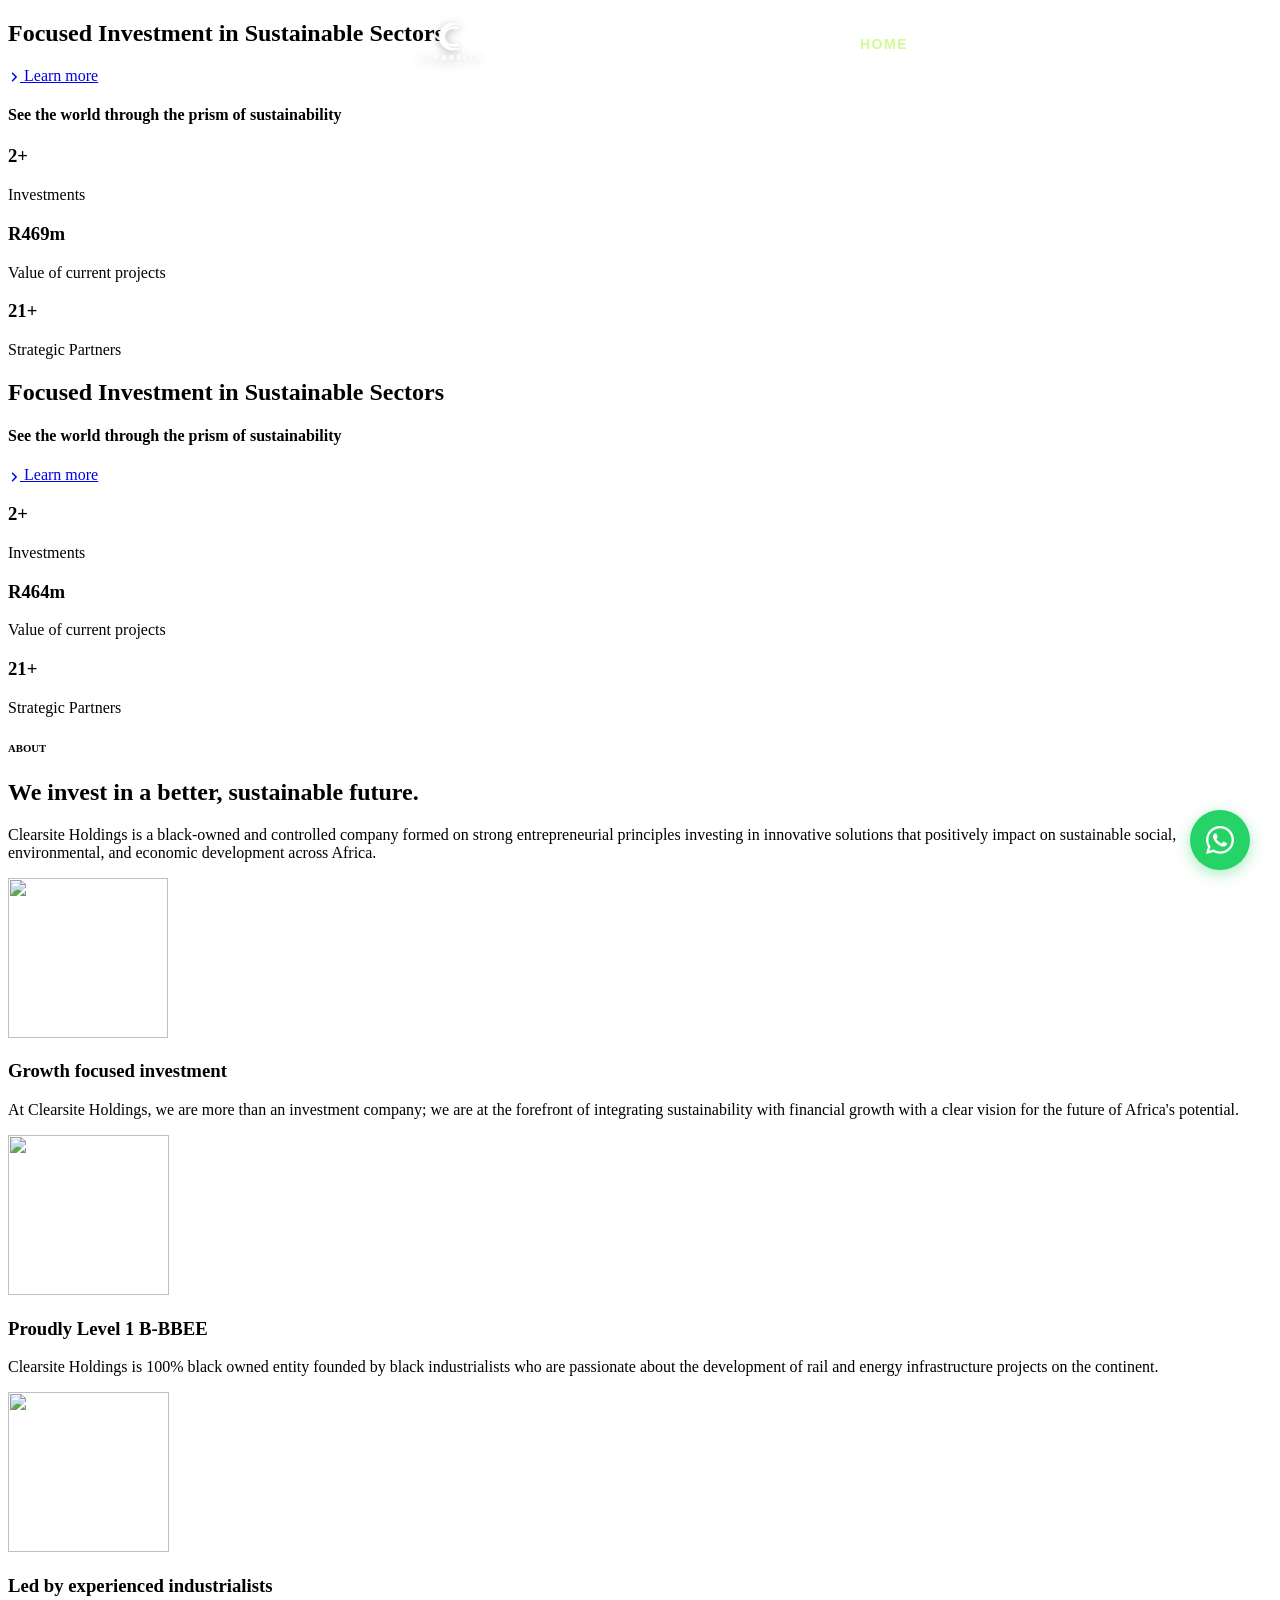
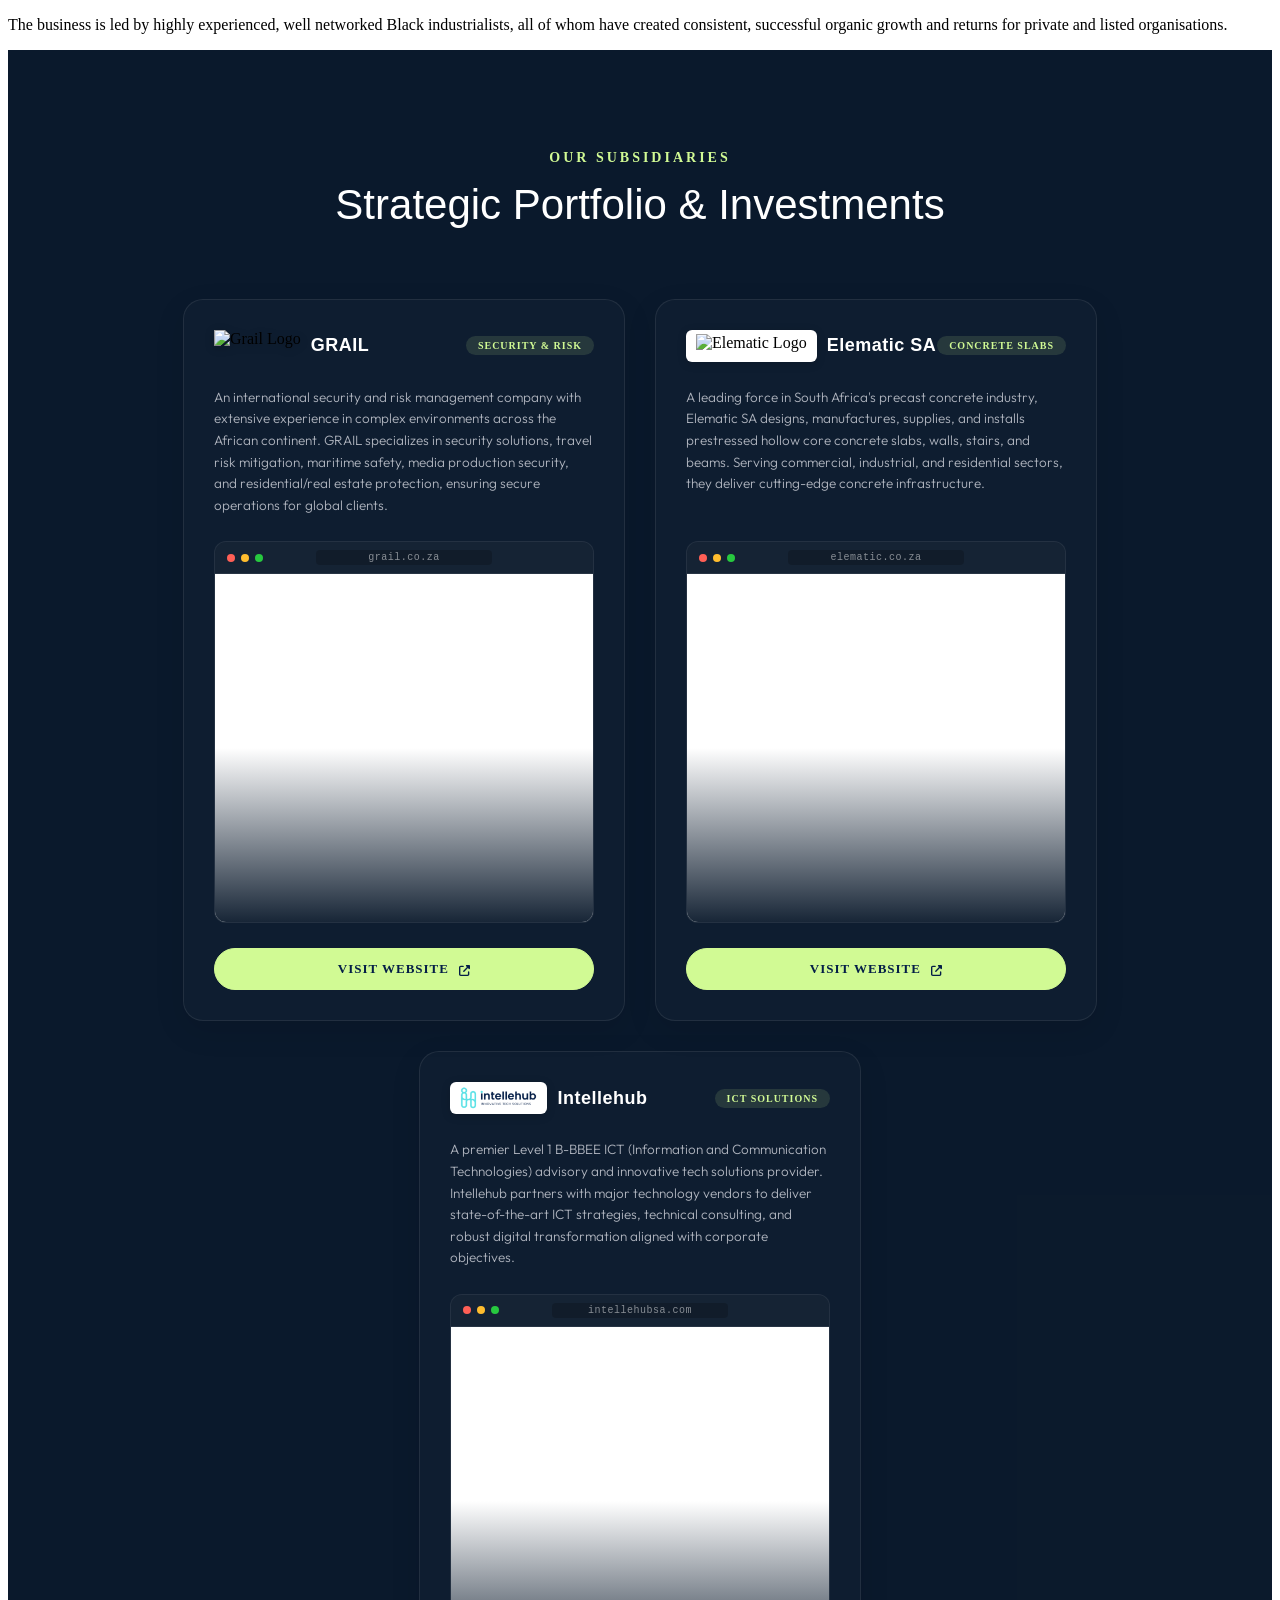
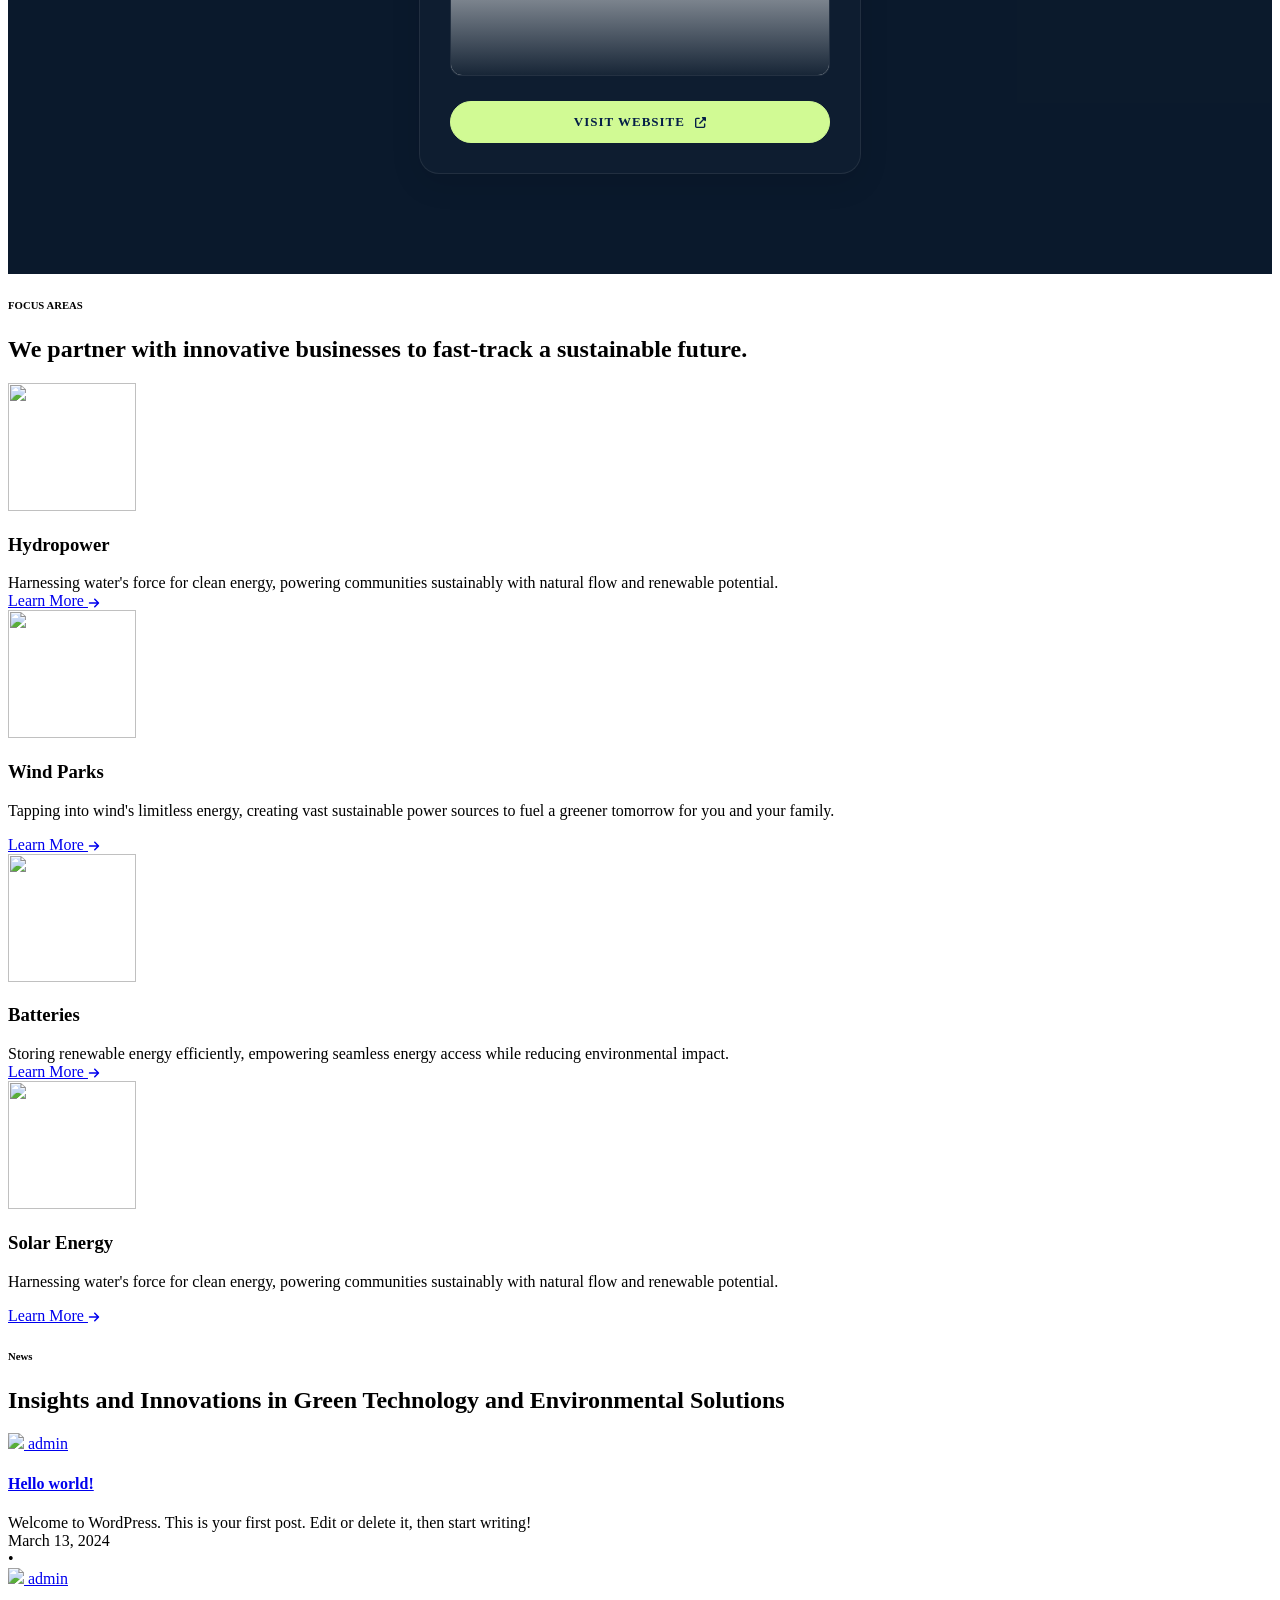
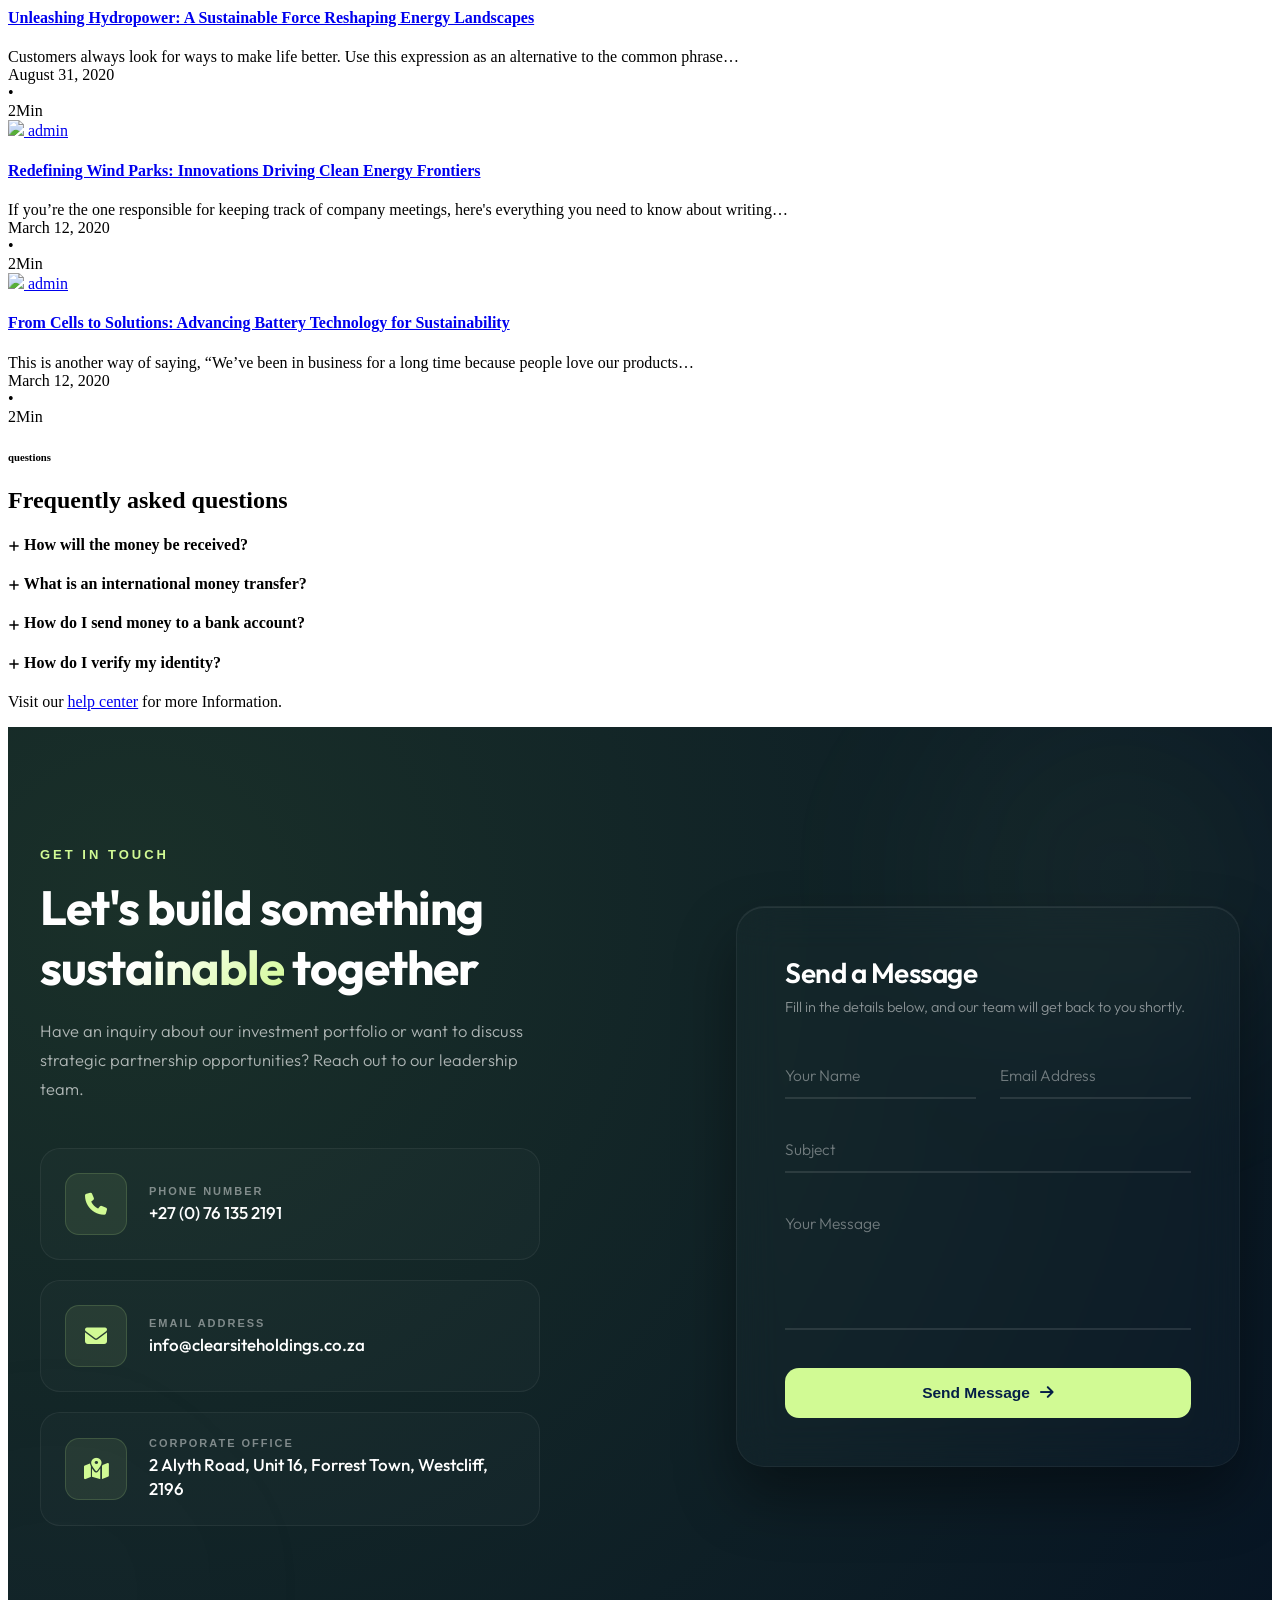
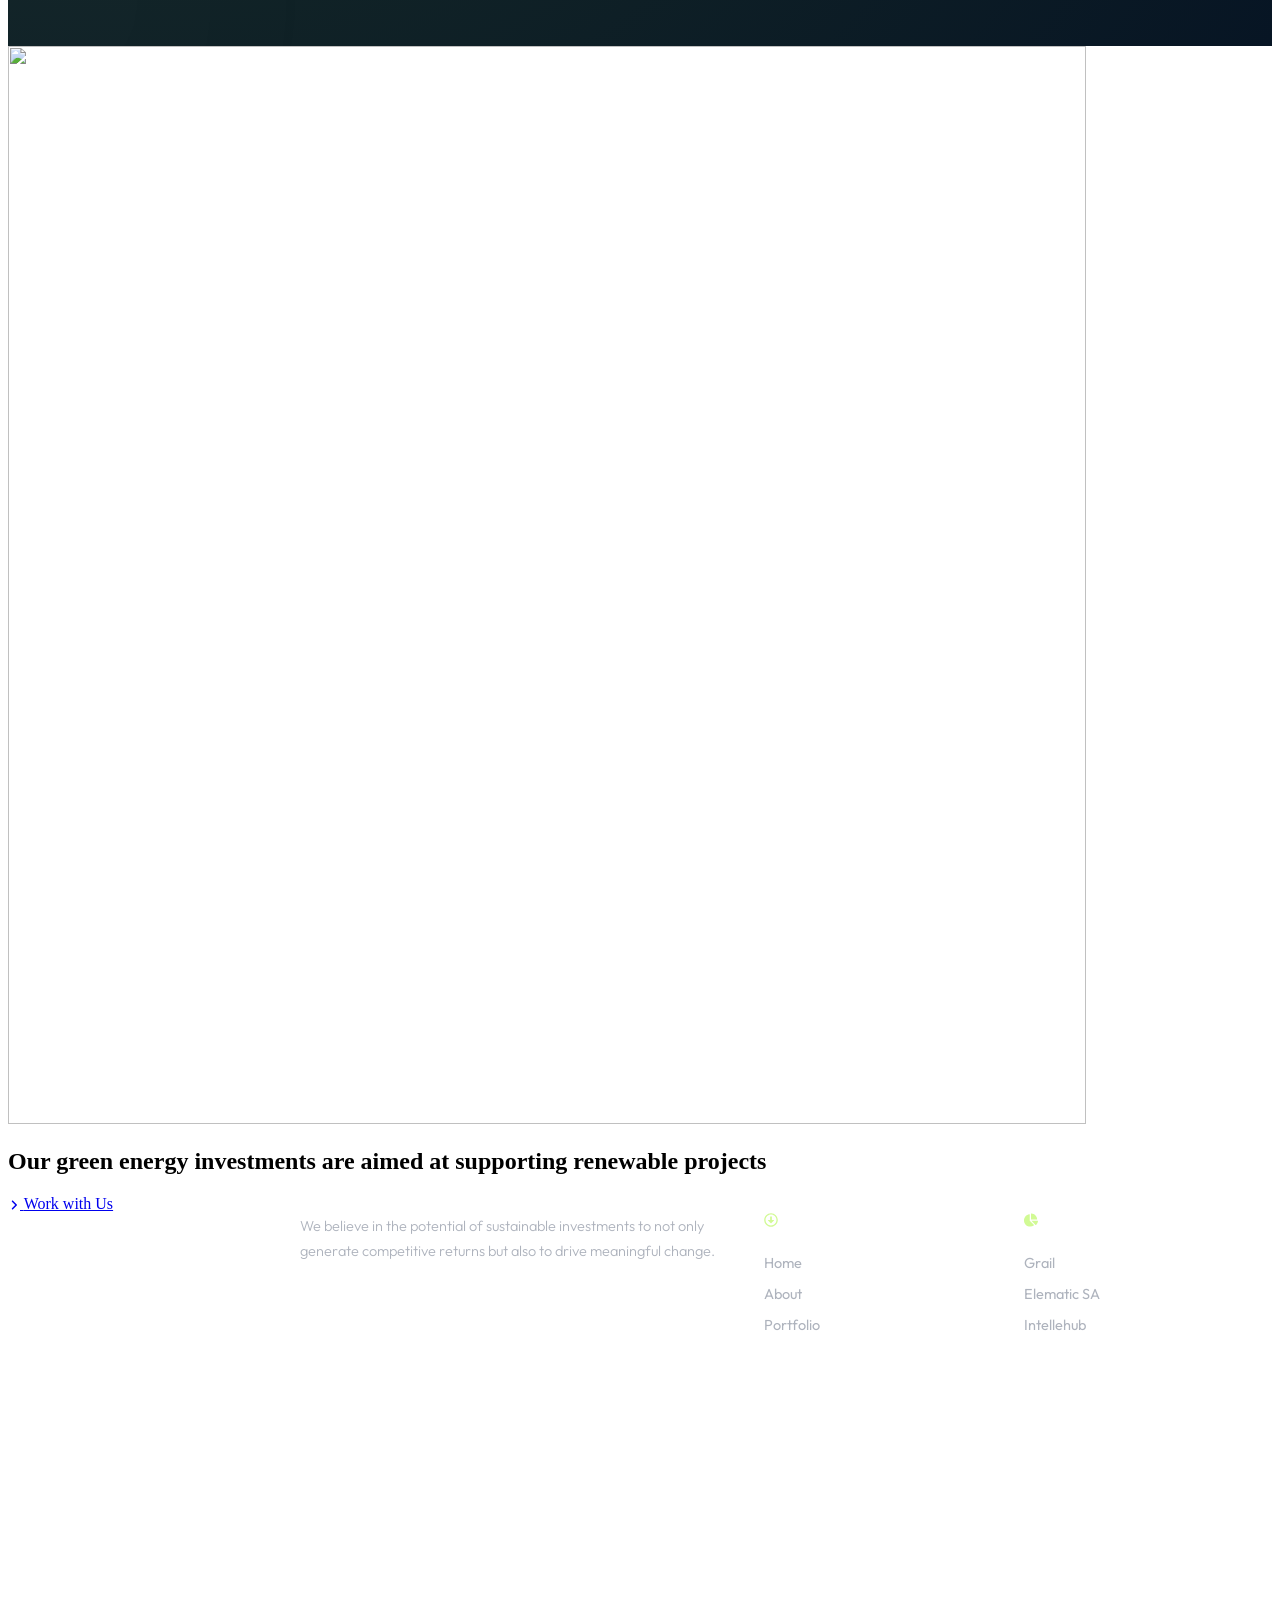
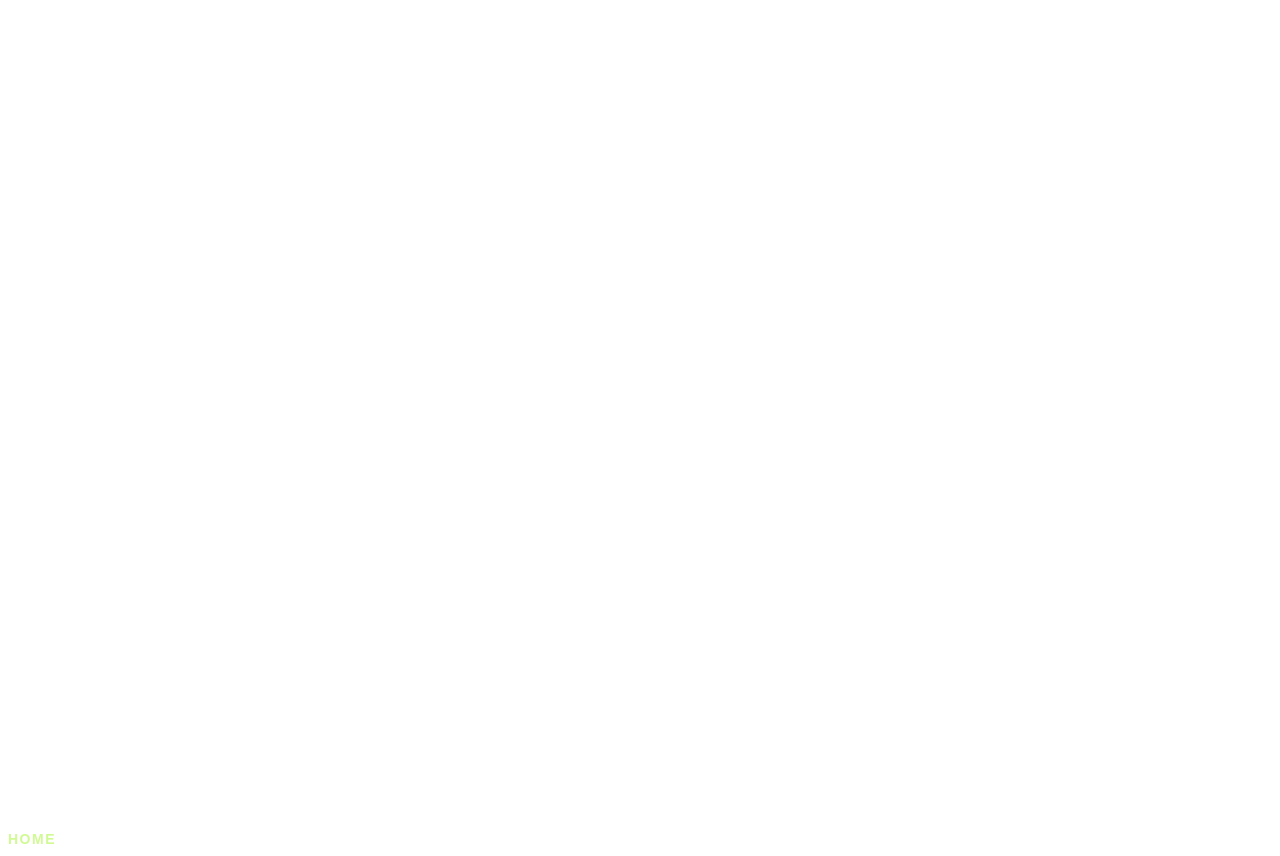
==== index.html @ 57f037d7 "Add files via upload" ====
<!doctype html>
<html lang="en-US">

<head>
	<meta charset="UTF-8">
	<meta name="viewport" content="width=device-width, initial-scale=1">
	<link rel="profile" href="https://gmpg.org/xfn/11">

	<title>Clearsite Holdings &#8211; Focused Investment in Sustainable Sectors</title>
	<meta name='robots' content='max-image-preview:large' />
	<style>
		img:is([sizes="auto" i], [sizes^="auto," i]) {
			contain-intrinsic-size: 3000px 1500px
		}
	</style>
	<link rel="alternate" type="application/rss+xml" title="Clearsite Holdings &raquo; Feed"
		href="https://clearsiteholdings.co.za/feed/" />
	<link rel="alternate" type="application/rss+xml" title="Clearsite Holdings &raquo; Comments Feed"
		href="https://clearsiteholdings.co.za/comments/feed/" />
	<script>
		window._wpemojiSettings = { "baseUrl": "https:\/\/s.w.org\/images\/core\/emoji\/16.0.1\/72x72\/", "ext": ".png", "svgUrl": "https:\/\/s.w.org\/images\/core\/emoji\/16.0.1\/svg\/", "svgExt": ".svg", "source": { "concatemoji": "https:\/\/clearsiteholdings.co.za\/wp-includes\/js\/wp-emoji-release.min.js?ver=6.8.3" } };
		/*! This file is auto-generated */
		!function (s, n) { var o, i, e; function c(e) { try { var t = { supportTests: e, timestamp: (new Date).valueOf() }; sessionStorage.setItem(o, JSON.stringify(t)) } catch (e) { } } function p(e, t, n) { e.clearRect(0, 0, e.canvas.width, e.canvas.height), e.fillText(t, 0, 0); var t = new Uint32Array(e.getImageData(0, 0, e.canvas.width, e.canvas.height).data), a = (e.clearRect(0, 0, e.canvas.width, e.canvas.height), e.fillText(n, 0, 0), new Uint32Array(e.getImageData(0, 0, e.canvas.width, e.canvas.height).data)); return t.every(function (e, t) { return e === a[t] }) } function u(e, t) { e.clearRect(0, 0, e.canvas.width, e.canvas.height), e.fillText(t, 0, 0); for (var n = e.getImageData(16, 16, 1, 1), a = 0; a < n.data.length; a++)if (0 !== n.data[a]) return !1; return !0 } function f(e, t, n, a) { switch (t) { case "flag": return n(e, "\ud83c\udff3\ufe0f\u200d\u26a7\ufe0f", "\ud83c\udff3\ufe0f\u200b\u26a7\ufe0f") ? !1 : !n(e, "\ud83c\udde8\ud83c\uddf6", "\ud83c\udde8\u200b\ud83c\uddf6") && !n(e, "\ud83c\udff4\udb40\udc67\udb40\udc62\udb40\udc65\udb40\udc6e\udb40\udc67\udb40\udc7f", "\ud83c\udff4\u200b\udb40\udc67\u200b\udb40\udc62\u200b\udb40\udc65\u200b\udb40\udc6e\u200b\udb40\udc67\u200b\udb40\udc7f"); case "emoji": return !a(e, "\ud83e\udedf") }return !1 } function g(e, t, n, a) { var r = "undefined" != typeof WorkerGlobalScope && self instanceof WorkerGlobalScope ? new OffscreenCanvas(300, 150) : s.createElement("canvas"), o = r.getContext("2d", { willReadFrequently: !0 }), i = (o.textBaseline = "top", o.font = "600 32px Arial", {}); return e.forEach(function (e) { i[e] = t(o, e, n, a) }), i } function t(e) { var t = s.createElement("script"); t.src = e, t.defer = !0, s.head.appendChild(t) } "undefined" != typeof Promise && (o = "wpEmojiSettingsSupports", i = ["flag", "emoji"], n.supports = { everything: !0, everythingExceptFlag: !0 }, e = new Promise(function (e) { s.addEventListener("DOMContentLoaded", e, { once: !0 }) }), new Promise(function (t) { var n = function () { try { var e = JSON.parse(sessionStorage.getItem(o)); if ("object" == typeof e && "number" == typeof e.timestamp && (new Date).valueOf() < e.timestamp + 604800 && "object" == typeof e.supportTests) return e.supportTests } catch (e) { } return null }(); if (!n) { if ("undefined" != typeof Worker && "undefined" != typeof OffscreenCanvas && "undefined" != typeof URL && URL.createObjectURL && "undefined" != typeof Blob) try { var e = "postMessage(" + g.toString() + "(" + [JSON.stringify(i), f.toString(), p.toString(), u.toString()].join(",") + "));", a = new Blob([e], { type: "text/javascript" }), r = new Worker(URL.createObjectURL(a), { name: "wpTestEmojiSupports" }); return void (r.onmessage = function (e) { c(n = e.data), r.terminate(), t(n) }) } catch (e) { } c(n = g(i, f, p, u)) } t(n) }).then(function (e) { for (var t in e) n.supports[t] = e[t], n.supports.everything = n.supports.everything && n.supports[t], "flag" !== t && (n.supports.everythingExceptFlag = n.supports.everythingExceptFlag && n.supports[t]); n.supports.everythingExceptFlag = n.supports.everythingExceptFlag && !n.supports.flag, n.DOMReady = !1, n.readyCallback = function () { n.DOMReady = !0 } }).then(function () { return e }).then(function () { var e; n.supports.everything || (n.readyCallback(), (e = n.source || {}).concatemoji ? t(e.concatemoji) : e.wpemoji && e.twemoji && (t(e.twemoji), t(e.wpemoji))) })) }((window, document), window._wpemojiSettings);
	</script>
	<link rel='stylesheet' id='bdt-uikit-css'
		href='https://clearsiteholdings.co.za/wp-content/plugins/bdthemes-element-pack/assets/css/bdt-uikit.css?ver=3.17.11'
		media='all' />
	<link rel='stylesheet' id='ep-helper-css'
		href='https://clearsiteholdings.co.za/wp-content/plugins/bdthemes-element-pack/assets/css/ep-helper.css?ver=7.9.0'
		media='all' />
	<style id='wp-emoji-styles-inline-css'>
		img.wp-smiley,
		img.emoji {
			display: inline !important;
			border: none !important;
			box-shadow: none !important;
			height: 1em !important;
			width: 1em !important;
			margin: 0 0.07em !important;
			vertical-align: -0.1em !important;
			background: none !important;
			padding: 0 !important;
		}
	</style>
	<style id='classic-theme-styles-inline-css'>
		/*! This file is auto-generated */
		.wp-block-button__link {
			color: #fff;
			background-color: #32373c;
			border-radius: 9999px;
			box-shadow: none;
			text-decoration: none;
			padding: calc(.667em + 2px) calc(1.333em + 2px);
			font-size: 1.125em
		}

		.wp-block-file__button {
			background: #32373c;
			color: #fff;
			text-decoration: none
		}
	</style>
	<style id='global-styles-inline-css'>
		:root {
			--wp--preset--aspect-ratio--square: 1;
			--wp--preset--aspect-ratio--4-3: 4/3;
			--wp--preset--aspect-ratio--3-4: 3/4;
			--wp--preset--aspect-ratio--3-2: 3/2;
			--wp--preset--aspect-ratio--2-3: 2/3;
			--wp--preset--aspect-ratio--16-9: 16/9;
			--wp--preset--aspect-ratio--9-16: 9/16;
			--wp--preset--color--black: #000000;
			--wp--preset--color--cyan-bluish-gray: #abb8c3;
			--wp--preset--color--white: #ffffff;
			--wp--preset--color--pale-pink: #f78da7;
			--wp--preset--color--vivid-red: #cf2e2e;
			--wp--preset--color--luminous-vivid-orange: #ff6900;
			--wp--preset--color--luminous-vivid-amber: #fcb900;
			--wp--preset--color--light-green-cyan: #7bdcb5;
			--wp--preset--color--vivid-green-cyan: #00d084;
			--wp--preset--color--pale-cyan-blue: #8ed1fc;
			--wp--preset--color--vivid-cyan-blue: #0693e3;
			--wp--preset--color--vivid-purple: #9b51e0;
			--wp--preset--gradient--vivid-cyan-blue-to-vivid-purple: linear-gradient(135deg, rgba(6, 147, 227, 1) 0%, rgb(155, 81, 224) 100%);
			--wp--preset--gradient--light-green-cyan-to-vivid-green-cyan: linear-gradient(135deg, rgb(122, 220, 180) 0%, rgb(0, 208, 130) 100%);
			--wp--preset--gradient--luminous-vivid-amber-to-luminous-vivid-orange: linear-gradient(135deg, rgba(252, 185, 0, 1) 0%, rgba(255, 105, 0, 1) 100%);
			--wp--preset--gradient--luminous-vivid-orange-to-vivid-red: linear-gradient(135deg, rgba(255, 105, 0, 1) 0%, rgb(207, 46, 46) 100%);
			--wp--preset--gradient--very-light-gray-to-cyan-bluish-gray: linear-gradient(135deg, rgb(238, 238, 238) 0%, rgb(169, 184, 195) 100%);
			--wp--preset--gradient--cool-to-warm-spectrum: linear-gradient(135deg, rgb(74, 234, 220) 0%, rgb(151, 120, 209) 20%, rgb(207, 42, 186) 40%, rgb(238, 44, 130) 60%, rgb(251, 105, 98) 80%, rgb(254, 248, 76) 100%);
			--wp--preset--gradient--blush-light-purple: linear-gradient(135deg, rgb(255, 206, 236) 0%, rgb(152, 150, 240) 100%);
			--wp--preset--gradient--blush-bordeaux: linear-gradient(135deg, rgb(254, 205, 165) 0%, rgb(254, 45, 45) 50%, rgb(107, 0, 62) 100%);
			--wp--preset--gradient--luminous-dusk: linear-gradient(135deg, rgb(255, 203, 112) 0%, rgb(199, 81, 192) 50%, rgb(65, 88, 208) 100%);
			--wp--preset--gradient--pale-ocean: linear-gradient(135deg, rgb(255, 245, 203) 0%, rgb(182, 227, 212) 50%, rgb(51, 167, 181) 100%);
			--wp--preset--gradient--electric-grass: linear-gradient(135deg, rgb(202, 248, 128) 0%, rgb(113, 206, 126) 100%);
			--wp--preset--gradient--midnight: linear-gradient(135deg, rgb(2, 3, 129) 0%, rgb(40, 116, 252) 100%);
			--wp--preset--font-size--small: 13px;
			--wp--preset--font-size--medium: 20px;
			--wp--preset--font-size--large: 36px;
			--wp--preset--font-size--x-large: 42px;
			--wp--preset--spacing--20: 0.44rem;
			--wp--preset--spacing--30: 0.67rem;
			--wp--preset--spacing--40: 1rem;
			--wp--preset--spacing--50: 1.5rem;
			--wp--preset--spacing--60: 2.25rem;
			--wp--preset--spacing--70: 3.38rem;
			--wp--preset--spacing--80: 5.06rem;
			--wp--preset--shadow--natural: 6px 6px 9px rgba(0, 0, 0, 0.2);
			--wp--preset--shadow--deep: 12px 12px 50px rgba(0, 0, 0, 0.4);
			--wp--preset--shadow--sharp: 6px 6px 0px rgba(0, 0, 0, 0.2);
			--wp--preset--shadow--outlined: 6px 6px 0px -3px rgba(255, 255, 255, 1), 6px 6px rgba(0, 0, 0, 1);
			--wp--preset--shadow--crisp: 6px 6px 0px rgba(0, 0, 0, 1);
		}

		:where(.is-layout-flex) {
			gap: 0.5em;
		}

		:where(.is-layout-grid) {
			gap: 0.5em;
		}

		body .is-layout-flex {
			display: flex;
		}

		.is-layout-flex {
			flex-wrap: wrap;
			align-items: center;
		}

		.is-layout-flex> :is(*, div) {
			margin: 0;
		}

		body .is-layout-grid {
			display: grid;
		}

		.is-layout-grid> :is(*, div) {
			margin: 0;
		}

		:where(.wp-block-columns.is-layout-flex) {
			gap: 2em;
		}

		:where(.wp-block-columns.is-layout-grid) {
			gap: 2em;
		}

		:where(.wp-block-post-template.is-layout-flex) {
			gap: 1.25em;
		}

		:where(.wp-block-post-template.is-layout-grid) {
			gap: 1.25em;
		}

		.has-black-color {
			color: var(--wp--preset--color--black) !important;
		}

		.has-cyan-bluish-gray-color {
			color: var(--wp--preset--color--cyan-bluish-gray) !important;
		}

		.has-white-color {
			color: var(--wp--preset--color--white) !important;
		}

		.has-pale-pink-color {
			color: var(--wp--preset--color--pale-pink) !important;
		}

		.has-vivid-red-color {
			color: var(--wp--preset--color--vivid-red) !important;
		}

		.has-luminous-vivid-orange-color {
			color: var(--wp--preset--color--luminous-vivid-orange) !important;
		}

		.has-luminous-vivid-amber-color {
			color: var(--wp--preset--color--luminous-vivid-amber) !important;
		}

		.has-light-green-cyan-color {
			color: var(--wp--preset--color--light-green-cyan) !important;
		}

		.has-vivid-green-cyan-color {
			color: var(--wp--preset--color--vivid-green-cyan) !important;
		}

		.has-pale-cyan-blue-color {
			color: var(--wp--preset--color--pale-cyan-blue) !important;
		}

		.has-vivid-cyan-blue-color {
			color: var(--wp--preset--color--vivid-cyan-blue) !important;
		}

		.has-vivid-purple-color {
			color: var(--wp--preset--color--vivid-purple) !important;
		}

		.has-black-background-color {
			background-color: var(--wp--preset--color--black) !important;
		}

		.has-cyan-bluish-gray-background-color {
			background-color: var(--wp--preset--color--cyan-bluish-gray) !important;
		}

		.has-white-background-color {
			background-color: var(--wp--preset--color--white) !important;
		}

		.has-pale-pink-background-color {
			background-color: var(--wp--preset--color--pale-pink) !important;
		}

		.has-vivid-red-background-color {
			background-color: var(--wp--preset--color--vivid-red) !important;
		}

		.has-luminous-vivid-orange-background-color {
			background-color: var(--wp--preset--color--luminous-vivid-orange) !important;
		}

		.has-luminous-vivid-amber-background-color {
			background-color: var(--wp--preset--color--luminous-vivid-amber) !important;
		}

		.has-light-green-cyan-background-color {
			background-color: var(--wp--preset--color--light-green-cyan) !important;
		}

		.has-vivid-green-cyan-background-color {
			background-color: var(--wp--preset--color--vivid-green-cyan) !important;
		}

		.has-pale-cyan-blue-background-color {
			background-color: var(--wp--preset--color--pale-cyan-blue) !important;
		}

		.has-vivid-cyan-blue-background-color {
			background-color: var(--wp--preset--color--vivid-cyan-blue) !important;
		}

		.has-vivid-purple-background-color {
			background-color: var(--wp--preset--color--vivid-purple) !important;
		}

		.has-black-border-color {
			border-color: var(--wp--preset--color--black) !important;
		}

		.has-cyan-bluish-gray-border-color {
			border-color: var(--wp--preset--color--cyan-bluish-gray) !important;
		}

		.has-white-border-color {
			border-color: var(--wp--preset--color--white) !important;
		}

		.has-pale-pink-border-color {
			border-color: var(--wp--preset--color--pale-pink) !important;
		}

		.has-vivid-red-border-color {
			border-color: var(--wp--preset--color--vivid-red) !important;
		}

		.has-luminous-vivid-orange-border-color {
			border-color: var(--wp--preset--color--luminous-vivid-orange) !important;
		}

		.has-luminous-vivid-amber-border-color {
			border-color: var(--wp--preset--color--luminous-vivid-amber) !important;
		}

		.has-light-green-cyan-border-color {
			border-color: var(--wp--preset--color--light-green-cyan) !important;
		}

		.has-vivid-green-cyan-border-color {
			border-color: var(--wp--preset--color--vivid-green-cyan) !important;
		}

		.has-pale-cyan-blue-border-color {
			border-color: var(--wp--preset--color--pale-cyan-blue) !important;
		}

		.has-vivid-cyan-blue-border-color {
			border-color: var(--wp--preset--color--vivid-cyan-blue) !important;
		}

		.has-vivid-purple-border-color {
			border-color: var(--wp--preset--color--vivid-purple) !important;
		}

		.has-vivid-cyan-blue-to-vivid-purple-gradient-background {
			background: var(--wp--preset--gradient--vivid-cyan-blue-to-vivid-purple) !important;
		}

		.has-light-green-cyan-to-vivid-green-cyan-gradient-background {
			background: var(--wp--preset--gradient--light-green-cyan-to-vivid-green-cyan) !important;
		}

		.has-luminous-vivid-amber-to-luminous-vivid-orange-gradient-background {
			background: var(--wp--preset--gradient--luminous-vivid-amber-to-luminous-vivid-orange) !important;
		}

		.has-luminous-vivid-orange-to-vivid-red-gradient-background {
			background: var(--wp--preset--gradient--luminous-vivid-orange-to-vivid-red) !important;
		}

		.has-very-light-gray-to-cyan-bluish-gray-gradient-background {
			background: var(--wp--preset--gradient--very-light-gray-to-cyan-bluish-gray) !important;
		}

		.has-cool-to-warm-spectrum-gradient-background {
			background: var(--wp--preset--gradient--cool-to-warm-spectrum) !important;
		}

		.has-blush-light-purple-gradient-background {
			background: var(--wp--preset--gradient--blush-light-purple) !important;
		}

		.has-blush-bordeaux-gradient-background {
			background: var(--wp--preset--gradient--blush-bordeaux) !important;
		}

		.has-luminous-dusk-gradient-background {
			background: var(--wp--preset--gradient--luminous-dusk) !important;
		}

		.has-pale-ocean-gradient-background {
			background: var(--wp--preset--gradient--pale-ocean) !important;
		}

		.has-electric-grass-gradient-background {
			background: var(--wp--preset--gradient--electric-grass) !important;
		}

		.has-midnight-gradient-background {
			background: var(--wp--preset--gradient--midnight) !important;
		}

		.has-small-font-size {
			font-size: var(--wp--preset--font-size--small) !important;
		}

		.has-medium-font-size {
			font-size: var(--wp--preset--font-size--medium) !important;
		}

		.has-large-font-size {
			font-size: var(--wp--preset--font-size--large) !important;
		}

		.has-x-large-font-size {
			font-size: var(--wp--preset--font-size--x-large) !important;
		}

		:where(.wp-block-post-template.is-layout-flex) {
			gap: 1.25em;
		}

		:where(.wp-block-post-template.is-layout-grid) {
			gap: 1.25em;
		}

		:where(.wp-block-columns.is-layout-flex) {
			gap: 2em;
		}

		:where(.wp-block-columns.is-layout-grid) {
			gap: 2em;
		}

		:root :where(.wp-block-pullquote) {
			font-size: 1.5em;
			line-height: 1.6;
		}
	</style>
	<link rel='stylesheet' id='child-style-css'
		href='https://clearsiteholdings.co.za/wp-content/themes/outgrid-child/style.css?ver=6.8.3' media='all' />
	<link rel='stylesheet' id='elementor-frontend-css'
		href='https://clearsiteholdings.co.za/wp-content/plugins/elementor/assets/css/frontend.min.css?ver=3.34.0'
		media='all' />
	<link rel='stylesheet' id='elementor-post-37-css'
		href='https://clearsiteholdings.co.za/wp-content/uploads/elementor/css/post-37.css?ver=1777256488'
		media='all' />
	<link rel='stylesheet' id='e-animation-fadeInUp-css'
		href='https://clearsiteholdings.co.za/wp-content/plugins/elementor/assets/lib/animations/styles/fadeInUp.min.css?ver=3.34.0'
		media='all' />
	<link rel='stylesheet' id='widget-heading-css'
		href='https://clearsiteholdings.co.za/wp-content/plugins/elementor/assets/css/widget-heading.min.css?ver=3.34.0'
		media='all' />
	<link rel='stylesheet' id='widget-image-css'
		href='https://clearsiteholdings.co.za/wp-content/plugins/elementor/assets/css/widget-image.min.css?ver=3.34.0'
		media='all' />
	<link rel='stylesheet' id='ui-e-legacy-grid-css'
		href='https://clearsiteholdings.co.za/wp-content/plugins/uicore-elements/assets/css/components/legacy-grid.css?ver=1.3.12'
		media='all' />
	<link rel='stylesheet' id='ui-e-post-meta-css'
		href='https://clearsiteholdings.co.za/wp-content/plugins/uicore-elements/assets/css/components/meta.css?ver=1.3.12'
		media='all' />
	<link rel='stylesheet' id='ui-e-animation-css'
		href='https://clearsiteholdings.co.za/wp-content/plugins/uicore-elements/assets/css/components/global-animations.css?ver=1.3.12'
		media='all' />
	<link rel='stylesheet' id='ui-e-entrance-css'
		href='https://clearsiteholdings.co.za/wp-content/plugins/uicore-elements/assets/css/components/global-entrances.css?ver=1.3.12'
		media='all' />
	<link rel='stylesheet' id='widget-icon-box-css'
		href='https://clearsiteholdings.co.za/wp-content/plugins/elementor/assets/css/widget-icon-box.min.css?ver=3.34.0'
		media='all' />
	<link rel='stylesheet' id='e-animation-fadeInLeft-css'
		href='https://clearsiteholdings.co.za/wp-content/plugins/elementor/assets/lib/animations/styles/fadeInLeft.min.css?ver=3.34.0'
		media='all' />
	<link rel='stylesheet' id='e-animation-fadeIn-css'
		href='https://clearsiteholdings.co.za/wp-content/plugins/elementor/assets/lib/animations/styles/fadeIn.min.css?ver=3.34.0'
		media='all' />
	<link rel='stylesheet' id='e-animation-fadeInRight-css'
		href='https://clearsiteholdings.co.za/wp-content/plugins/elementor/assets/lib/animations/styles/fadeInRight.min.css?ver=3.34.0'
		media='all' />
	<link rel='stylesheet' id='elementor-post-32-css'
		href='https://clearsiteholdings.co.za/wp-content/uploads/elementor/css/post-32.css?ver=1777256678'
		media='all' />
	<link rel='stylesheet' id='uicore_global-css'
		href='https://clearsiteholdings.co.za/wp-content/uploads/uicore-global.css?ver=9016' media='all' />
	<link rel='stylesheet' id='elementor-gf-local-inter-css'
		href='https://clearsiteholdings.co.za/wp-content/uploads/elementor/google-fonts/css/inter.css?ver=1742240994'
		media='all' />
	<link rel='stylesheet' id='elementor-icons-shared-0-css'
		href='https://clearsiteholdings.co.za/wp-content/plugins/uicore-framework/assets/fonts/themify-icons.css?ver=1.0.0'
		media='all' />
	<link rel='stylesheet' id='elementor-icons-uicore-icons-css'
		href='https://clearsiteholdings.co.za/wp-content/plugins/uicore-framework/assets/fonts/themify-icons.css?ver=1.0.0'
		media='all' />
	<script src="https://clearsiteholdings.co.za/wp-includes/js/jquery/jquery.min.js?ver=3.7.1"
		id="jquery-core-js"></script>
	<script src="https://clearsiteholdings.co.za/wp-includes/js/jquery/jquery-migrate.min.js?ver=3.4.1"
		id="jquery-migrate-js"></script>
	<link rel="https://api.w.org/" href="https://clearsiteholdings.co.za/wp-json/" />
	<link rel="alternate" title="JSON" type="application/json"
		href="https://clearsiteholdings.co.za/wp-json/wp/v2/pages/32" />
	<link rel="EditURI" type="application/rsd+xml" title="RSD" href="https://clearsiteholdings.co.za/xmlrpc.php?rsd" />
	<meta name="generator" content="WordPress 6.8.3" />
	<link rel="canonical" href="https://clearsiteholdings.co.za/" />
	<link rel='shortlink' href='https://clearsiteholdings.co.za/' />
	<link rel="alternate" title="oEmbed (JSON)" type="application/json+oembed"
		href="https://clearsiteholdings.co.za/wp-json/oembed/1.0/embed?url=https%3A%2F%2Fclearsiteholdings.co.za%2F" />
	<link rel="alternate" title="oEmbed (XML)" type="text/xml+oembed"
		href="https://clearsiteholdings.co.za/wp-json/oembed/1.0/embed?url=https%3A%2F%2Fclearsiteholdings.co.za%2F&#038;format=xml" />
	<meta name="generator"
		content="Elementor 3.34.0; features: e_font_icon_svg, additional_custom_breakpoints; settings: css_print_method-external, google_font-enabled, font_display-swap">
	<meta name="theme-color" content="#D1FA94" />
	<meta name="description"
		content="Clearsite Holdings is a black-owned and controlled industrial investment company formed on strong entrepreneurial principles investing in sustainable sectors across Africa.">
	<!-- Google Fonts - Outfit -->
	<link rel="preconnect" href="https://fonts.googleapis.com">
	<link rel="preconnect" href="https://fonts.gstatic.com" crossorigin>
	<link href="https://fonts.googleapis.com/css2?family=Outfit:wght@300;400;500;600;700&display=swap" rel="stylesheet">
	<link rel="shortcut icon"
		href="https://clearsiteholdings.co.za/wp-content/uploads/2024/03/Clearsite-Holdings-Icon.png">
	<link rel="icon" href="https://clearsiteholdings.co.za/wp-content/uploads/2024/03/Clearsite-Holdings-Icon.png">
	<link rel="apple-touch-icon" sizes="152x152"
		href="https://clearsiteholdings.co.za/wp-content/uploads/2024/03/Clearsite-Holdings-Icon.png">
	<link rel="apple-touch-icon" sizes="120x120"
		href="https://clearsiteholdings.co.za/wp-content/uploads/2024/03/Clearsite-Holdings-Icon.png">
	<link rel="apple-touch-icon" sizes="76x76"
		href="https://clearsiteholdings.co.za/wp-content/uploads/2024/03/Clearsite-Holdings-Icon.png">
	<link rel="apple-touch-icon"
		href="https://clearsiteholdings.co.za/wp-content/uploads/2024/03/Clearsite-Holdings-Icon.png">
	<style>
		.e-con.e-parent:nth-of-type(n+4):not(.e-lazyloaded):not(.e-no-lazyload),
		.e-con.e-parent:nth-of-type(n+4):not(.e-lazyloaded):not(.e-no-lazyload) * {
			background-image: none !important;
		}

		@media screen and (max-height: 1024px) {

			.e-con.e-parent:nth-of-type(n+3):not(.e-lazyloaded):not(.e-no-lazyload),
			.e-con.e-parent:nth-of-type(n+3):not(.e-lazyloaded):not(.e-no-lazyload) * {
				background-image: none !important;
			}
		}

		@media screen and (max-height: 640px) {

			.e-con.e-parent:nth-of-type(n+2):not(.e-lazyloaded):not(.e-no-lazyload),
			.e-con.e-parent:nth-of-type(n+2):not(.e-lazyloaded):not(.e-no-lazyload) * {
				background-image: none !important;
			}
		}
	</style>
	<link rel="icon"
		href="https://clearsiteholdings.co.za/wp-content/uploads/2024/03/cropped-Clearsite-Holdings-Icon-32x32.png"
		sizes="32x32" />
	<link rel="icon"
		href="https://clearsiteholdings.co.za/wp-content/uploads/2024/03/cropped-Clearsite-Holdings-Icon-192x192.png"
		sizes="192x192" />
	<link rel="apple-touch-icon"
		href="https://clearsiteholdings.co.za/wp-content/uploads/2024/03/cropped-Clearsite-Holdings-Icon-180x180.png" />
	<meta name="msapplication-TileImage"
		content="https://clearsiteholdings.co.za/wp-content/uploads/2024/03/cropped-Clearsite-Holdings-Icon-270x270.png" />
	<style>
		.uicore-animate-scroll {
			animation-fill-mode: both;
			animation-timing-function: linear;
			animation-timeline: view(block);
		}

		.uicore-animate-hide {
			opacity: 0;
			visibility: hidden;
		}
	</style>
	<script>
		document.addEventListener('DOMContentLoaded', function () {
			const supportsAnimationTimeline = CSS.supports("animation-timeline", "scroll()");

			if (!supportsAnimationTimeline && document.querySelector('.uicore-animate-scroll')) {
				const script = document.createElement('script');
				script.src = "https://clearsiteholdings.co.za/wp-content/plugins/uicore-animate/assets/js/scroll-timeline.js";
				script.async = true;
				document.head.appendChild(script);
			}
		});
	</script>

	<style>
		/* Force hidden Elementor elements to show up since local JS is incomplete */
		.elementor-invisible {
			visibility: visible !important;
			opacity: 1 !important;
			animation: none !important;
			transform: none !important;
		}
	</style>
	<!-- FontAwesome Icons CDN for WhatsApp & External Links -->
	<link rel="stylesheet" href="https://cdnjs.cloudflare.com/ajax/libs/font-awesome/6.4.0/css/all.min.css">
	<link rel="stylesheet" href="style.css?v=2.0">
</head>

<body
	class="home wp-singular page-template-default page page-id-32 wp-embed-responsive wp-theme-outgrid wp-child-theme-outgrid-child ui-a-dsmm-slide  elementor-default elementor-kit-8 elementor-page elementor-page-32">
	<!-- Cool Preloader Overlay -->
	<div id="site-preloader"
		style="position: fixed; inset: 0; background: #071524; z-index: 1000000; display: flex; flex-direction: column; align-items: center; justify-content: center; transition: all 0.6s cubic-bezier(0.16, 1, 0.3, 1);">
		<!-- Inner Glowing Backdrop -->
		<div
			style="position: absolute; width: 400px; height: 400px; background: radial-gradient(circle, rgba(209, 250, 148, 0.08) 0%, rgba(209, 250, 148, 0) 70%); filter: blur(30px); pointer-events: none;">
		</div>

		<!-- Central Loading Branding -->
		<div
			style="display: flex; flex-direction: column; align-items: center; position: relative; z-index: 2; gap: 35px; text-align: center;">
			<!-- Logo Container with breathing/pulse animation -->
			<div class="preloader-logo-wrap" style="animation: logo-breath 2s infinite ease-in-out;">
				<img src="logo.png" alt="Clearsite Holdings Logo"
					style="height: 65px; width: auto; filter: drop-shadow(0 4px 15px rgba(255,255,255,0.1));">
			</div>

			<!-- Rotating/Sequenced Subsidiary Icons Container -->
			<div style="display: flex; gap: 30px; align-items: center; justify-content: center; margin-top: 10px;">
				<!-- Icon 1: Grail (Security) -->
				<div class="preloader-sec-icon"
					style="color: #ffffff; font-size: 24px; animation: icon-fade-pulse 1.8s infinite ease-in-out; animation-delay: 0s; display: flex; flex-direction: column; align-items: center; gap: 8px;">
					<svg xmlns="http://www.w3.org/2000/svg" viewBox="0 0 512 512" style="width: 24px; height: 24px; fill: #D1FA94; display: inline-block; vertical-align: middle;" aria-hidden="true"><path d="M256 0L448 96V224C448 346.8 359.8 454.7 256 512C152.2 454.7 64 346.8 64 224V96L256 0Z"/></svg>
					<span
						style="font-size: 10px; font-family: 'Inter', sans-serif; letter-spacing: 1px; text-transform: uppercase; color: rgba(255,255,255,0.4); font-weight: 600;">Security</span>
				</div>
				<!-- Divider -->
				<div style="width: 1px; height: 20px; background: rgba(255,255,255,0.1);"></div>
				<!-- Icon 2: Elematic SA (Concrete) -->
				<div class="preloader-sec-icon"
					style="color: #ffffff; font-size: 24px; animation: icon-fade-pulse 1.8s infinite ease-in-out; animation-delay: 0.6s; display: flex; flex-direction: column; align-items: center; gap: 8px;">
					<svg xmlns="http://www.w3.org/2000/svg" viewBox="0 0 512 512" style="width: 24px; height: 24px; fill: #D1FA94; display: inline-block; vertical-align: middle;" aria-hidden="true"><path d="M488.6 250.2L392 306.4V418.7c0 8.5-4.5 16.3-11.8 20.6l-112 65.3c-7.3 4.3-16.3 4.3-23.7 0l-112-65.3c-7.3-4.3-11.8-12.1-11.8-20.6V306.4l-96.6-56.2C4.5 245.9 0 238.1 0 229.6V114.7c0-8.5 4.5-16.3 11.8-20.6l112-65.3c7.3-4.3 16.3-4.3 23.7 0l112 65.3c7.3 4.3 11.8 12.1 11.8 20.6v86.1l72.6-42.3c7.3-4.3 16.3-4.3 23.7 0l112 65.3c7.3 4.3 11.8 12.1 11.8 20.6v114.7c0 8.5-4.5 16.3-11.8 20.6zM272 260v193.3l80-46.7V213.3L272 260zm-32 193.3V260l-80-46.7v193.3l80 46.7zM128 178.7l80-46.7-80-46.7-80 46.7 80 46.7zm256 128l80-46.7-80-46.7-80 46.7 80 46.7z"/></svg>
					<span
						style="font-size: 10px; font-family: 'Inter', sans-serif; letter-spacing: 1px; text-transform: uppercase; color: rgba(255,255,255,0.4); font-weight: 600;">Concrete</span>
				</div>
				<!-- Divider -->
				<div style="width: 1px; height: 20px; background: rgba(255,255,255,0.1);"></div>
				<!-- Icon 3: Intellehub (Technology) -->
				<div class="preloader-sec-icon"
					style="color: #ffffff; font-size: 24px; animation: icon-fade-pulse 1.8s infinite ease-in-out; animation-delay: 1.2s; display: flex; flex-direction: column; align-items: center; gap: 8px;">
					<svg xmlns="http://www.w3.org/2000/svg" viewBox="0 0 512 512" style="width: 24px; height: 24px; fill: #D1FA94; display: inline-block; vertical-align: middle;" aria-hidden="true"><path d="M448 96c0-17.7-14.3-32-32-32h-32V32c0-17.7-14.3-32-32-32s-32 14.3-32 32v32h-64V32c0-17.7-14.3-32-32-32s-32 14.3-32 32v32h-64V32c0-17.7-14.3-32-32-32S96 14.3 96 32v32H64C46.3 64 32 78.3 32 96v32H0c-17.7 0-32 14.3-32 32s14.3 32 32 32h32v64H0c-17.7 0-32 14.3-32 32s14.3 32 32 32h32v64H0c-17.7 0-32 14.3-32 32s14.3 32 32 32h32v32c0 17.7 14.3 32 32 32h32v32c0 17.7 14.3 32 32 32s32-14.3 32-32v-32h64v32c0 17.7 14.3 32 32 32s32-14.3 32-32v-32h64v32c0 17.7 14.3 32 32 32s32-14.3 32-32v-32h32c17.7 0 32-14.3 32-32v-32h32c17.7 0 32-14.3 32-32s-14.3-32-32-32h-32v-64h32c17.7 0 32-14.3 32-32s-14.3-32-32-32h-32v-64h32c17.7 0 32-14.3 32-32s-14.3-32-32-32h-32V96zm-96 288c0 17.7-14.3 32-32 32H192c-17.7 0-32-14.3-32-32V192c0-17.7 14.3-32 32-32h128c17.7 0 32 14.3 32 32v192z"/></svg>
					<span
						style="font-size: 10px; font-family: 'Inter', sans-serif; letter-spacing: 1px; text-transform: uppercase; color: rgba(255,255,255,0.4); font-weight: 600;">Technology</span>
				</div>
			</div>

			<!-- Sleek loading track -->
			<div
				style="width: 180px; height: 2px; background: rgba(255, 255, 255, 0.08); border-radius: 2px; overflow: hidden; margin-top: 10px; position: relative;">
				<div
					style="position: absolute; height: 100%; width: 60px; background: #D1FA94; border-radius: 2px; animation: loading-track 1.5s infinite ease-in-out;">
				</div>
			</div>
		</div>
	</div>
	<div class="uicore-animation-bg"></div><!-- Custom HTML - Page Options --><!-- 1.1 uicore_before_body_content -->
	<div class="uicore-body-content">
		<!-- 1.2 uicore_before_page_content -->
		<div id="uicore-page">

			<div data-uils="header" data-uils-title="Header" id="wrapper-navbar" itemscope
				itemtype="http://schema.org/WebSite"
				class="uicore uicore-navbar elementor-section elementor-section-boxed uicore-h-classic uicore-sticky ui-smart-sticky uicore-shrink uicore-transparent ">
				<div class="uicore-header-wrapper">
					<nav class="uicore elementor-container">
						<div class="uicore-mobile-head-left">
						</div>
						<div class="uicore-branding " data-uils="header-branding" data-uils-title="Site Logo">

							<a href="index.html" rel="home">
								<img class="uicore uicore-logo uicore-main" src="logo.png" alt="Clearsite Holdings" />
								<img class="uicore uicore-logo uicore-second" src="logo.png" alt="Clearsite Holdings" />
								<img class="uicore uicore-logo uicore-mobile-main" src="logo.png"
									alt="Clearsite Holdings" />
								<img class="uicore uicore-logo uicore-mobile-second" src="logo.png"
									alt="Clearsite Holdings" />
							</a>

						</div>
						<div class='uicore-nav-menu'>
							<div class="uicore-menu-container uicore-nav">
								<ul data-uils="header-menu" data-uils-title="Navigation Menu" class="uicore-menu">
									<li
										class="menu-item menu-item-type-post_type menu-item-object-page menu-item-home current-menu-item page_item page-item-32 current_page_item menu-item-73">
										<a href="index.html" aria-current="page"><span
												class="ui-menu-item-wrapper">Home</span></a></li>
									<li class="menu-item menu-item-type-custom menu-item-object-custom menu-item-39"><a
											href="#about"><span class="ui-menu-item-wrapper">About</span></a></li>
									<li class="menu-item menu-item-type-custom menu-item-object-custom menu-item-42"><a
											href="#portfolio"><span class="ui-menu-item-wrapper">Portfolio</span></a>
									</li>
									<li class="menu-item menu-item-type-custom menu-item-object-custom menu-item-102"><a
											href="#contact"><span class="ui-menu-item-wrapper">Contact</span></a></li>
								</ul>
							</div>
						</div>
						<div class="uicore-mobile-head-right"> <button type="button" class="uicore-toggle uicore-ham"
								aria-label="mobile-menu">
								<span class="bars">
									<span class="bar"></span>
									<span class="bar"></span>
									<span class="bar"></span>
								</span>
							</button>
						</div>
					</nav>

				</div>
			</div><!-- #wrapper-navbar end -->
			<!-- 1.3 uicore_page -->
			<div id="content" class="uicore-content">

				<!-- 1.4 uicore_before_content -->
				<div id="primary" class="content-area">

					<article id="post-32" class="post-32 page type-page status-publish hentry">
						<main class="entry-content">
							<div data-elementor-type="wp-page" data-elementor-id="32" class="elementor elementor-32">
								<div class="elementor-section elementor-top-section elementor-element elementor-element-586d2bf elementor-hidden-mobile elementor-section-boxed elementor-section-height-default elementor-section-height-default"
									data-id="586d2bf" data-element_type="section"
									data-settings="{&quot;background_background&quot;:&quot;classic&quot;}">
									<div class="elementor-background-overlay"></div>
									<div class="elementor-container elementor-column-gap-default">
										<div class="elementor-column elementor-col-100 elementor-top-column elementor-element elementor-element-4f69b65"
											data-id="4f69b65" data-element_type="column">
											<div class="elementor-widget-wrap elementor-element-populated">
												<div class="elementor-element elementor-element-c630238 elementor-widget__width-initial elementor-widget-mobile__width-inherit elementor-invisible elementor-widget elementor-widget-heading"
													data-id="c630238" data-element_type="widget"
													data-settings="{&quot;_animation&quot;:&quot;fadeInUp&quot;,&quot;_animation_delay&quot;:200}"
													data-widget_type="heading.default">
													<div class="elementor-widget-container">
														<h1 class="elementor-heading-title elementor-size-default">
															Focused Investment in Sustainable Sectors</h1>
													</div>
												</div>
												<div class="elementor-element elementor-element-a199ebe elementor-invisible elementor-widget elementor-widget-button"
													data-id="a199ebe" data-element_type="widget"
													data-settings="{&quot;_animation&quot;:&quot;fadeInUp&quot;,&quot;_animation_delay&quot;:300}"
													data-widget_type="button.default">
													<div class="elementor-widget-container">
														<div class="elementor-button-wrapper">
															<a class="elementor-button elementor-button-link elementor-size-sm"
																href="#about">
																<span class="elementor-button-content-wrapper">
																	<span class="elementor-button-icon">
																		<svg xmlns="http://www.w3.org/2000/svg" viewBox="0 0 320 512" style="width: 12px; height: 12px; fill: currentColor; display: inline-block; vertical-align: middle;" aria-hidden="true"><path d="M278.6 233.4c12.5 12.5 12.5 32.8 0 45.3l-160 160c-12.5 12.5-32.8 12.5-45.3 0s-12.5-32.8 0-45.3L210.7 256 73.4 118.6c-12.5-12.5-12.5-32.8 0-45.3s32.8-12.5 45.3 0l160 160z"/></svg> </span>
																	<span class="elementor-button-text">Learn
																		more</span>
																</span>
															</a>
														</div>
													</div>
												</div>
												<section
													class="elementor-section elementor-inner-section elementor-element elementor-element-75cf118 elementor-section-boxed elementor-section-height-default elementor-section-height-default"
													data-id="75cf118" data-element_type="section">
													<div class="elementor-container elementor-column-gap-no">
														<div class="elementor-column elementor-col-25 elementor-inner-column elementor-element elementor-element-e1e9da0"
															data-id="e1e9da0" data-element_type="column">
															<div
																class="elementor-widget-wrap elementor-element-populated">
																<div class="elementor-element elementor-element-1145030 elementor-widget__width-initial elementor-widget-mobile__width-inherit elementor-invisible elementor-widget elementor-widget-heading"
																	data-id="1145030" data-element_type="widget"
																	data-settings="{&quot;_animation&quot;:&quot;fadeInUp&quot;,&quot;_animation_delay&quot;:400}"
																	data-widget_type="heading.default">
																	<div class="elementor-widget-container">
																		<h4
																			class="elementor-heading-title elementor-size-default">
																			See the world through the prism of
																			sustainability</h4>
																	</div>
																</div>
															</div>
														</div>
														<div class="elementor-column elementor-col-25 elementor-inner-column elementor-element elementor-element-4327710"
															data-id="4327710" data-element_type="column">
															<div
																class="elementor-widget-wrap elementor-element-populated">
																<div class="elementor-element elementor-element-26bb763 ui-e-counter-odometer ui-e-align-left elementor-widget elementor-widget-uicore-counter"
																	data-id="26bb763" data-element_type="widget"
																	data-settings="{&quot;count_start&quot;:0,&quot;count_end&quot;:3,&quot;counter_animation&quot;:&quot;odometer&quot;,&quot;counter_separator&quot;:&quot;,&quot;,&quot;decimal_symbol&quot;:&quot;.&quot;,&quot;counter_suffix&quot;:&quot;+&quot;,&quot;duration&quot;:3.5,&quot;use_grouping&quot;:&quot;true&quot;,&quot;decimal_places&quot;:0}"
																	data-widget_type="uicore-counter.default">
																	<div class="elementor-widget-container">
																		<div class="ui-e-wrp">
																			<h1 class="ui-e-num"><span
																					class="ui-e-prefix"></span><span
																					class="value"> 3 </span><span
																					class="ui-e-suffix">+</span></h1>
																			<p class="ui-e-title">Investments</p>
																		</div>
																	</div>
																</div>
															</div>
														</div>
														<div class="elementor-column elementor-col-25 elementor-inner-column elementor-element elementor-element-8865d47"
															data-id="8865d47" data-element_type="column">
															<div
																class="elementor-widget-wrap elementor-element-populated">
																<div class="elementor-element elementor-element-133a50f ui-e-counter-odometer ui-e-align-left elementor-widget elementor-widget-uicore-counter"
																	data-id="133a50f" data-element_type="widget"
																	data-settings="{&quot;count_start&quot;:0,&quot;count_end&quot;:485,&quot;counter_animation&quot;:&quot;odometer&quot;,&quot;counter_suffix&quot;:&quot;m&quot;,&quot;duration&quot;:3,&quot;use_grouping&quot;:&quot;true&quot;}"
																	data-widget_type="uicore-counter.default">
																	<div class="elementor-widget-container">
																		<div class="ui-e-wrp">
																			<h1 class="ui-e-num"><span
																					class="ui-e-prefix">R</span><span
																					class="value"> 485 </span><span
																					class="ui-e-suffix">m</span></h1>
																			<p class="ui-e-title">Value of current
																				projects</p>
																		</div>
																	</div>
																</div>
															</div>
														</div>
														<div class="elementor-column elementor-col-25 elementor-inner-column elementor-element elementor-element-d394a94"
															data-id="d394a94" data-element_type="column">
															<div
																class="elementor-widget-wrap elementor-element-populated">
																<div class="elementor-element elementor-element-98c6199 ui-e-counter-odometer ui-e-align-left elementor-widget elementor-widget-uicore-counter"
																	data-id="98c6199" data-element_type="widget"
																	data-settings="{&quot;count_start&quot;:0,&quot;count_end&quot;:24,&quot;counter_animation&quot;:&quot;odometer&quot;,&quot;counter_separator&quot;:&quot;,&quot;,&quot;decimal_symbol&quot;:&quot;.&quot;,&quot;counter_suffix&quot;:&quot;+&quot;,&quot;duration&quot;:3.5,&quot;use_grouping&quot;:&quot;true&quot;,&quot;decimal_places&quot;:0}"
																	data-widget_type="uicore-counter.default">
																	<div class="elementor-widget-container">
																		<div class="ui-e-wrp">
																			<h1 class="ui-e-num"><span
																					class="ui-e-prefix"></span><span
																					class="value"> 24 </span><span
																					class="ui-e-suffix">+</span></h1>
																			<p class="ui-e-title">Strategic Partners</p>
																		</div>
																	</div>
																</div>
															</div>
														</div>
													</div>
												</section>
											</div>
										</div>
									</div>
								</div>
								<div class="elementor-section elementor-top-section elementor-element elementor-element-c040175 elementor-hidden-desktop elementor-hidden-tablet elementor-hidden-mobile elementor-section-boxed elementor-section-height-default elementor-section-height-default"
									data-id="c040175" data-element_type="section"
									data-settings="{&quot;background_background&quot;:&quot;classic&quot;}">
									<div class="elementor-background-overlay"></div>
									<div class="elementor-container elementor-column-gap-default">
										<div class="elementor-column elementor-col-100 elementor-top-column elementor-element elementor-element-de10beb"
											data-id="de10beb" data-element_type="column">
											<div class="elementor-widget-wrap elementor-element-populated">
												<div class="elementor-element elementor-element-3582a25 elementor-widget__width-initial elementor-widget-mobile__width-inherit elementor-invisible elementor-widget elementor-widget-heading"
													data-id="3582a25" data-element_type="widget"
													data-settings="{&quot;_animation&quot;:&quot;fadeInUp&quot;,&quot;_animation_delay&quot;:200}"
													data-widget_type="heading.default">
													<div class="elementor-widget-container">
														<h1 class="elementor-heading-title elementor-size-default">
															Focused Investment in Sustainable Sectors</h1>
													</div>
												</div>
												<div class="elementor-element elementor-element-c51f74d elementor-widget__width-initial elementor-widget-mobile__width-inherit elementor-invisible elementor-widget elementor-widget-heading"
													data-id="c51f74d" data-element_type="widget"
													data-settings="{&quot;_animation&quot;:&quot;fadeInUp&quot;,&quot;_animation_delay&quot;:400}"
													data-widget_type="heading.default">
													<div class="elementor-widget-container">
														<h4 class="elementor-heading-title elementor-size-default">See
															the world through the prism of sustainability</h4>
													</div>
												</div>
												<div class="elementor-element elementor-element-fd3dbe2 elementor-align-center elementor-hidden-desktop elementor-invisible elementor-widget elementor-widget-button"
													data-id="fd3dbe2" data-element_type="widget"
													data-settings="{&quot;_animation&quot;:&quot;fadeInUp&quot;,&quot;_animation_delay&quot;:300}"
													data-widget_type="button.default">
													<div class="elementor-widget-container">
														<div class="elementor-button-wrapper">
															<a class="elementor-button elementor-button-link elementor-size-sm"
																href="#about">
																<span class="elementor-button-content-wrapper">
																	<span class="elementor-button-icon">
																		<svg xmlns="http://www.w3.org/2000/svg" viewBox="0 0 320 512" style="width: 12px; height: 12px; fill: currentColor; display: inline-block; vertical-align: middle;" aria-hidden="true"><path d="M278.6 233.4c12.5 12.5 12.5 32.8 0 45.3l-160 160c-12.5 12.5-32.8 12.5-45.3 0s-12.5-32.8 0-45.3L210.7 256 73.4 118.6c-12.5-12.5-12.5-32.8 0-45.3s32.8-12.5 45.3 0l160 160z"/></svg> </span>
																	<span class="elementor-button-text">Learn
																		more</span>
																</span>
															</a>
														</div>
													</div>
												</div>
												<section
													class="elementor-section elementor-inner-section elementor-element elementor-element-b6fd1af elementor-section-full_width elementor-section-height-default elementor-section-height-default"
													data-id="b6fd1af" data-element_type="section">
													<div class="elementor-container elementor-column-gap-no">
														<div class="elementor-column elementor-col-33 elementor-inner-column elementor-element elementor-element-10005f9"
															data-id="10005f9" data-element_type="column">
															<div
																class="elementor-widget-wrap elementor-element-populated">
																<div class="elementor-element elementor-element-533a070 ui-e-counter-odometer ui-e-align-center elementor-widget elementor-widget-uicore-counter"
																	data-id="533a070" data-element_type="widget"
																	data-settings="{&quot;count_start&quot;:0,&quot;count_end&quot;:3,&quot;counter_animation&quot;:&quot;odometer&quot;,&quot;counter_separator&quot;:&quot;,&quot;,&quot;decimal_symbol&quot;:&quot;.&quot;,&quot;counter_suffix&quot;:&quot;+&quot;,&quot;duration&quot;:3.5,&quot;use_grouping&quot;:&quot;true&quot;,&quot;decimal_places&quot;:0}"
																	data-widget_type="uicore-counter.default">
																	<div class="elementor-widget-container">
																		<div class="ui-e-wrp">
																			<h1 class="ui-e-num"><span
																					class="ui-e-prefix"></span><span
																					class="value"> 3 </span><span
																					class="ui-e-suffix">+</span></h1>
																			<p class="ui-e-title">Investments</p>
																		</div>
																	</div>
																</div>
															</div>
														</div>
														<div class="elementor-column elementor-col-33 elementor-inner-column elementor-element elementor-element-83aced8"
															data-id="83aced8" data-element_type="column">
															<div
																class="elementor-widget-wrap elementor-element-populated">
																<div class="elementor-element elementor-element-8f83f4b ui-e-counter-odometer ui-e-align-center elementor-widget elementor-widget-uicore-counter"
																	data-id="8f83f4b" data-element_type="widget"
																	data-settings="{&quot;count_start&quot;:0,&quot;count_end&quot;:480,&quot;counter_animation&quot;:&quot;odometer&quot;,&quot;counter_suffix&quot;:&quot;m&quot;,&quot;duration&quot;:3,&quot;use_grouping&quot;:&quot;true&quot;}"
																	data-widget_type="uicore-counter.default">
																	<div class="elementor-widget-container">
																		<div class="ui-e-wrp">
																			<h1 class="ui-e-num"><span
																					class="ui-e-prefix">R</span><span
																					class="value"> 485 </span><span
																					class="ui-e-suffix">m</span></h1>
																			<p class="ui-e-title">Value of current
																				projects</p>
																		</div>
																	</div>
																</div>
															</div>
														</div>
														<div class="elementor-column elementor-col-33 elementor-inner-column elementor-element elementor-element-cbc9418"
															data-id="cbc9418" data-element_type="column">
															<div
																class="elementor-widget-wrap elementor-element-populated">
																<div class="elementor-element elementor-element-6a4a5e5 ui-e-counter-odometer ui-e-align-center elementor-widget elementor-widget-uicore-counter"
																	data-id="6a4a5e5" data-element_type="widget"
																	data-settings="{&quot;count_start&quot;:0,&quot;count_end&quot;:24,&quot;counter_animation&quot;:&quot;odometer&quot;,&quot;counter_separator&quot;:&quot;,&quot;,&quot;decimal_symbol&quot;:&quot;.&quot;,&quot;counter_suffix&quot;:&quot;+&quot;,&quot;duration&quot;:3.5,&quot;use_grouping&quot;:&quot;true&quot;,&quot;decimal_places&quot;:0}"
																	data-widget_type="uicore-counter.default">
																	<div class="elementor-widget-container">
																		<div class="ui-e-wrp">
																			<h1 class="ui-e-num"><span
																					class="ui-e-prefix"></span><span
																					class="value"> 24 </span><span
																					class="ui-e-suffix">+</span></h1>
																			<p class="ui-e-title">Strategic Partners</p>
																		</div>
																	</div>
																</div>
															</div>
														</div>
													</div>
												</section>
											</div>
										</div>
									</div>
								</div>
								<div class="elementor-section elementor-top-section elementor-element elementor-element-6464e56 elementor-section-boxed elementor-section-height-default elementor-section-height-default"
									data-id="6464e56" data-element_type="section" id="about"
									data-settings="{&quot;background_background&quot;:&quot;classic&quot;}">
									<div class="elementor-container elementor-column-gap-no">
										<div class="elementor-column elementor-col-100 elementor-top-column elementor-element elementor-element-b86ec80"
											data-id="b86ec80" data-element_type="column">
											<div class="elementor-widget-wrap elementor-element-populated">
												<section
													class="elementor-section elementor-inner-section elementor-element elementor-element-77b4720 elementor-section-boxed elementor-section-height-default elementor-section-height-default"
													data-id="77b4720" data-element_type="section">
													<div class="elementor-container elementor-column-gap-default">
														<div class="elementor-column elementor-col-50 elementor-inner-column elementor-element elementor-element-b8bf806"
															data-id="b8bf806" data-element_type="column">
															<div
																class="elementor-widget-wrap elementor-element-populated">
																<div class="elementor-element elementor-element-3042086 elementor-invisible elementor-widget elementor-widget-heading"
																	data-id="3042086" data-element_type="widget"
																	data-settings="{&quot;_animation&quot;:&quot;fadeInUp&quot;,&quot;_animation_delay&quot;:200}"
																	data-widget_type="heading.default">
																	<div class="elementor-widget-container">
																		<h6
																			class="elementor-heading-title elementor-size-default">
																			ABOUT</h6>
																	</div>
																</div>
																<div class="elementor-element elementor-element-010b318 elementor-invisible elementor-widget elementor-widget-heading"
																	data-id="010b318" data-element_type="widget"
																	data-settings="{&quot;_animation&quot;:&quot;fadeInUp&quot;,&quot;_animation_delay&quot;:300}"
																	data-widget_type="heading.default">
																	<div class="elementor-widget-container">
																		<h2
																			class="elementor-heading-title elementor-size-default">
																			We invest in a better, sustainable future.
																		</h2>
																	</div>
																</div>
															</div>
														</div>
														<div class="elementor-column elementor-col-50 elementor-inner-column elementor-element elementor-element-8e74918"
															data-id="8e74918" data-element_type="column">
															<div
																class="elementor-widget-wrap elementor-element-populated">
																<div class="elementor-element elementor-element-753398c elementor-invisible elementor-widget elementor-widget-text-editor"
																	data-id="753398c" data-element_type="widget"
																	data-settings="{&quot;_animation&quot;:&quot;fadeInUp&quot;,&quot;_animation_delay&quot;:400}"
																	data-widget_type="text-editor.default">
																	<div class="elementor-widget-container">
																		<p><span
																				class="OYPEnA text-decoration-none text-strikethrough-none">Clearsite
																				Holdings is a black-owned and controlled
																				company formed on strong entrepreneurial
																				principles investing in innovative
																				solutions that positively impact on
																				sustainable social, environmental, and
																				economic development across
																				Africa.</span></p>
																	</div>
																</div>
															</div>
														</div>
													</div>
												</section>
												<section
													class="elementor-section elementor-inner-section elementor-element elementor-element-ba4db51 elementor-section-boxed elementor-section-height-default elementor-section-height-default"
													data-id="ba4db51" data-element_type="section">
													<div class="elementor-container elementor-column-gap-default">
														<div class="elementor-column elementor-col-33 elementor-inner-column elementor-element elementor-element-ecd3327"
															data-id="ecd3327" data-element_type="column">
															<div
																class="elementor-widget-wrap elementor-element-populated">
																<div class="elementor-element elementor-element-8e7ed9b ui-e-align-left ui-e-animation-widget-zoom ui-e-top elementor-invisible elementor-widget elementor-widget-uicore-icon-box"
																	data-id="8e7ed9b" data-element_type="widget"
																	data-settings="{&quot;content_padding&quot;:{&quot;unit&quot;:&quot;px&quot;,&quot;top&quot;:&quot;0&quot;,&quot;right&quot;:&quot;44&quot;,&quot;bottom&quot;:&quot;40&quot;,&quot;left&quot;:&quot;44&quot;,&quot;isLinked&quot;:false},&quot;content_padding_tablet&quot;:{&quot;unit&quot;:&quot;px&quot;,&quot;top&quot;:&quot;0&quot;,&quot;right&quot;:&quot;24&quot;,&quot;bottom&quot;:&quot;32&quot;,&quot;left&quot;:&quot;24&quot;,&quot;isLinked&quot;:false},&quot;_animation&quot;:&quot;zoomOutUp&quot;,&quot;_animation_delay&quot;:&quot;300&quot;,&quot;position&quot;:&quot;top&quot;,&quot;content_padding_mobile&quot;:{&quot;unit&quot;:&quot;px&quot;,&quot;top&quot;:&quot;&quot;,&quot;right&quot;:&quot;&quot;,&quot;bottom&quot;:&quot;&quot;,&quot;left&quot;:&quot;&quot;,&quot;isLinked&quot;:true}}"
																	data-widget_type="uicore-icon-box.default">
																	<div class="elementor-widget-container">

																		<div class="ui-e-ico-box">


																			<div class='ui-e-flex-wrp'>

																				<div class="ui-e-icon-wrp">

																					<img decoding="async" width="160"
																						height="160"
																						src="https://clearsiteholdings.co.za/wp-content/uploads/2024/03/Green-Tech-About-Image-1.webp"
																						class="attachment-medium size-medium"
																						alt=""
																						srcset="https://clearsiteholdings.co.za/wp-content/uploads/2024/03/Green-Tech-About-Image-1.webp 160w, https://clearsiteholdings.co.za/wp-content/uploads/2024/03/Green-Tech-About-Image-1-150x150.webp 150w"
																						sizes="(max-width: 160px) 100vw, 160px" />
																				</div>

																				<div class="ui-e-title-wrp">
																					<h3 class="ui-e-title">Growth
																						focused investment</h3>
																				</div>
																			</div>

																			<div class="ui-e-box-content">

																				<div class="ui-e-description">
																					<p><span
																							class="OYPEnA text-decoration-none text-strikethrough-none">At
																							Clearsite Holdings, we are
																							more than an investment
																							company; we are at the
																							forefront of integrating
																							sustainability with
																							financial growth with a
																							clear vision for the future
																							of Africa's
																							potential.</span></p>
																				</div>


																			</div>
																		</div>
																	</div>
																</div>
															</div>
														</div>
														<div class="elementor-column elementor-col-33 elementor-inner-column elementor-element elementor-element-aa16e99"
															data-id="aa16e99" data-element_type="column">
															<div
																class="elementor-widget-wrap elementor-element-populated">
																<div class="elementor-element elementor-element-219ef60 ui-e-align-left ui-e-animation-widget-zoom ui-e-top elementor-invisible elementor-widget elementor-widget-uicore-icon-box"
																	data-id="219ef60" data-element_type="widget"
																	data-settings="{&quot;content_padding&quot;:{&quot;unit&quot;:&quot;px&quot;,&quot;top&quot;:&quot;0&quot;,&quot;right&quot;:&quot;44&quot;,&quot;bottom&quot;:&quot;40&quot;,&quot;left&quot;:&quot;44&quot;,&quot;isLinked&quot;:false},&quot;content_padding_tablet&quot;:{&quot;unit&quot;:&quot;px&quot;,&quot;top&quot;:&quot;0&quot;,&quot;right&quot;:&quot;24&quot;,&quot;bottom&quot;:&quot;32&quot;,&quot;left&quot;:&quot;24&quot;,&quot;isLinked&quot;:false},&quot;_animation&quot;:&quot;zoomOutUp&quot;,&quot;_animation_delay&quot;:500,&quot;position&quot;:&quot;top&quot;,&quot;content_padding_mobile&quot;:{&quot;unit&quot;:&quot;px&quot;,&quot;top&quot;:&quot;&quot;,&quot;right&quot;:&quot;&quot;,&quot;bottom&quot;:&quot;&quot;,&quot;left&quot;:&quot;&quot;,&quot;isLinked&quot;:true}}"
																	data-widget_type="uicore-icon-box.default">
																	<div class="elementor-widget-container">

																		<div class="ui-e-ico-box">


																			<div class='ui-e-flex-wrp'>

																				<div class="ui-e-icon-wrp">

																					<img decoding="async" width="161"
																						height="160"
																						src="https://clearsiteholdings.co.za/wp-content/uploads/2024/03/Green-Tech-About-Image-2.webp"
																						class="attachment-medium size-medium"
																						alt=""
																						srcset="https://clearsiteholdings.co.za/wp-content/uploads/2024/03/Green-Tech-About-Image-2.webp 161w, https://clearsiteholdings.co.za/wp-content/uploads/2024/03/Green-Tech-About-Image-2-150x150.webp 150w"
																						sizes="(max-width: 161px) 100vw, 161px" />
																				</div>

																				<div class="ui-e-title-wrp">
																					<h3 class="ui-e-title">Proudly Level
																						1 B-BBEE</h3>
																				</div>
																			</div>

																			<div class="ui-e-box-content">

																				<div class="ui-e-description">
																					<p><span
																							class="OYPEnA text-decoration-none text-strikethrough-none">Clearsite
																							Holdings is 100% black owned
																							entity founded by black
																							industrialists who are
																							passionate about the
																							development of rail and
																							energy infrastructure
																							projects on the
																							continent.</span></p>
																				</div>


																			</div>
																		</div>
																	</div>
																</div>
															</div>
														</div>
														<div class="elementor-column elementor-col-33 elementor-inner-column elementor-element elementor-element-917eb63"
															data-id="917eb63" data-element_type="column">
															<div
																class="elementor-widget-wrap elementor-element-populated">
																<div class="elementor-element elementor-element-8793ac6 ui-e-align-left ui-e-animation-widget-zoom ui-e-top elementor-invisible elementor-widget elementor-widget-uicore-icon-box"
																	data-id="8793ac6" data-element_type="widget"
																	data-settings="{&quot;content_padding&quot;:{&quot;unit&quot;:&quot;px&quot;,&quot;top&quot;:&quot;0&quot;,&quot;right&quot;:&quot;44&quot;,&quot;bottom&quot;:&quot;40&quot;,&quot;left&quot;:&quot;44&quot;,&quot;isLinked&quot;:false},&quot;content_padding_tablet&quot;:{&quot;unit&quot;:&quot;px&quot;,&quot;top&quot;:&quot;0&quot;,&quot;right&quot;:&quot;24&quot;,&quot;bottom&quot;:&quot;32&quot;,&quot;left&quot;:&quot;24&quot;,&quot;isLinked&quot;:false},&quot;_animation&quot;:&quot;zoomOutUp&quot;,&quot;_animation_delay&quot;:700,&quot;position&quot;:&quot;top&quot;,&quot;content_padding_mobile&quot;:{&quot;unit&quot;:&quot;px&quot;,&quot;top&quot;:&quot;&quot;,&quot;right&quot;:&quot;&quot;,&quot;bottom&quot;:&quot;&quot;,&quot;left&quot;:&quot;&quot;,&quot;isLinked&quot;:true}}"
																	data-widget_type="uicore-icon-box.default">
																	<div class="elementor-widget-container">

																		<div class="ui-e-ico-box">


																			<div class='ui-e-flex-wrp'>

																				<div class="ui-e-icon-wrp">

																					<img decoding="async" width="161"
																						height="160"
																						src="https://clearsiteholdings.co.za/wp-content/uploads/2024/03/Green-Tech-About-Image-3.webp"
																						class="attachment-medium size-medium"
																						alt=""
																						srcset="https://clearsiteholdings.co.za/wp-content/uploads/2024/03/Green-Tech-About-Image-3.webp 161w, https://clearsiteholdings.co.za/wp-content/uploads/2024/03/Green-Tech-About-Image-3-150x150.webp 150w"
																						sizes="(max-width: 161px) 100vw, 161px" />
																				</div>

																				<div class="ui-e-title-wrp">
																					<h3 class="ui-e-title">Led by
																						experienced industrialists</h3>
																				</div>
																			</div>

																			<div class="ui-e-box-content">

																				<div class="ui-e-description">
																					<p><span
																							class="OYPEnA text-decoration-none text-strikethrough-none">The
																							business is led by highly
																							experienced, well networked
																							Black industrialists, all of
																							whom have created
																							consistent, successful
																							organic growth and returns
																							for private and listed
																							organisations.</span></p>
																				</div>


																			</div>
																		</div>
																	</div>
																</div>
															</div>
														</div>
													</div>
												</section>
											</div>
										</div>
									</div>
								</div>
								<div class="elementor-section elementor-top-section elementor-element elementor-element-8d9d584 elementor-section-boxed elementor-section-height-default elementor-section-height-default"
									data-id="8d9d584" data-element_type="section" id="portfolio"
									style="background-color: #0b1a2c; padding: 100px 0; position: relative; z-index: 1;">
									<div class="elementor-background-overlay"
										style="position: absolute; inset: 0; background-color: rgba(11, 26, 44, 0.96); z-index: -1;">
									</div>
									<div class="elementor-container elementor-column-gap-default"
										style="max-width: 1200px; margin: 0 auto; display: flex; flex-direction: column; gap: 50px;">

										<!-- Section Heading -->
										<div style="text-align: center; margin-bottom: 20px;">
											<h6
												style="color: #D1FA94; font-size: 14px; letter-spacing: 3px; text-transform: uppercase; font-weight: 600; margin: 0;">
												Our Subsidiaries</h6>
											<h2
												style="color: #ffffff; font-size: 42px; font-weight: 300; margin: 15px 0 0 0; font-family: 'Inter', sans-serif;">
												Strategic Portfolio & Investments</h2>
										</div>

										<!-- 3-Tile Grid -->
										<div
											style="display: flex; flex-wrap: wrap; justify-content: center; gap: 30px; padding: 0 20px;">

											<!-- Tile 1: GRAIL -->
											<div class="subsidiary-tile-card"
												style="flex: 1; min-width: 320px; max-width: 380px; background: rgba(255, 255, 255, 0.02); border: 1px solid rgba(255, 255, 255, 0.08); border-radius: 20px; padding: 30px; display: flex; flex-direction: column; transition: all 0.4s cubic-bezier(0.16, 1, 0.3, 1); box-shadow: 0 10px 30px rgba(0,0,0,0.1); position: relative; overflow: hidden;">
												<div
													style="display: flex; justify-content: space-between; align-items: center; margin-bottom: 25px;">
													<div style="display: flex; align-items: center; gap: 10px;">
														<img src="https://grail.co.za/wp-content/uploads/2022/12/Grail_gold.svg"
															alt="Grail Logo"
															style="height: 32px; width: auto; filter: drop-shadow(0 2px 4px rgba(0,0,0,0.2));">
														<span
															style="color: #ffffff; font-size: 18px; font-weight: 600; font-family: 'Inter', sans-serif; letter-spacing: 0.5px;">GRAIL</span>
													</div>
													<span
														style="background: rgba(209, 250, 148, 0.12); color: #D1FA94; padding: 4px 12px; border-radius: 20px; font-size: 10px; text-transform: uppercase; font-weight: 700; letter-spacing: 1px;">Security
														& Risk</span>
												</div>

												<p
													style="color: #aeb3bd; font-size: 13.5px; line-height: 1.6; font-weight: 300; margin: 0 0 25px 0; flex-grow: 1; font-family: 'Outfit', sans-serif;">
													An international security and risk management company with extensive
													experience in complex environments across the African continent.
													GRAIL specializes in security solutions, travel risk mitigation,
													maritime safety, media production security, and residential/real
													estate protection, ensuring secure operations for global clients.
												</p>

												<!-- Live Site Embed (Browser Mockup) -->
												<div
													style="border-radius: 12px; overflow: hidden; height: 380px; margin-bottom: 25px; border: 1px solid rgba(255, 255, 255, 0.1); position: relative; background: #0b1a2c; display: flex; flex-direction: column;">
													<!-- Browser Top Bar -->
													<div
														style="background: rgba(255, 255, 255, 0.04); padding: 8px 12px; display: flex; align-items: center; border-bottom: 1px solid rgba(255, 255, 255, 0.08); gap: 10px; user-select: none;">
														<!-- Window Controls -->
														<div style="display: flex; gap: 6px; width: 50px;">
															<span
																style="width: 8px; height: 8px; border-radius: 50%; background: #ff5f56; display: inline-block;"></span>
															<span
																style="width: 8px; height: 8px; border-radius: 50%; background: #ffbd2e; display: inline-block;"></span>
															<span
																style="width: 8px; height: 8px; border-radius: 50%; background: #27c93f; display: inline-block;"></span>
														</div>
														<!-- Address Bar -->
														<div
															style="flex-grow: 1; background: rgba(0, 0, 0, 0.2); border-radius: 4px; padding: 2px 8px; font-size: 10px; color: rgba(255, 255, 255, 0.5); text-align: center; font-family: monospace; letter-spacing: 0.5px; overflow: hidden; text-overflow: ellipsis; white-space: nowrap; max-width: 160px; margin: 0 auto;">
															grail.co.za
														</div>
														<div style="width: 50px;"></div>
														<!-- Spacer to keep address centered -->
													</div>
													<!-- Frame Wrapper for Scaling -->
													<div
														style="flex-grow: 1; width: 100%; overflow: hidden; position: relative;">
														<iframe src="https://grail.co.za/"
															style="width: 133.33%; height: 133.33%; border: none; background: #ffffff; transform: scale(0.75); transform-origin: top left; pointer-events: none;"
															scrolling="no" title="GRAIL website preview"></iframe>
														<!-- Overlay to disable interactions and provide custom styling/gradient -->
														<div
															style="position: absolute; top: 0; left: 0; right: 0; bottom: 0; background: linear-gradient(180deg, rgba(11, 26, 44, 0) 50%, rgba(11, 26, 44, 0.95) 100%); pointer-events: none;">
														</div>
													</div>
												</div>

												<a href="https://grail.co.za/" target="_blank" class="visit-site-btn"
													style="background: #D1FA94; color: #041e47; padding: 12px 24px; border-radius: 30px; text-align: center; font-weight: 600; font-size: 13px; text-transform: uppercase; letter-spacing: 1px; transition: all 0.3s ease; text-decoration: none; display: block; border: 1px solid #D1FA94;">
													Visit Website <svg xmlns="http://www.w3.org/2000/svg" viewBox="0 0 512 512" style="width: 11px; height: 11px; fill: currentColor; display: inline-block; vertical-align: middle; margin-left: 6px;" aria-hidden="true"><path d="M352 0c-12.9 0-24.6 7.8-29.6 19.8s-2.2 25.7 6.9 34.9L370.7 96 201.4 265.4c-12.5 12.5-12.5 32.8 0 45.3s32.8 12.5 45.3 0L416 141.3l41.4 41.4c9.2 9.2 22.9 11.9 34.9 6.9s19.8-16.6 19.8-29.6V32c0-17.7-14.3-32-32-32H352zM80 32C35.8 32 0 67.8 0 112V432c0 44.2 35.8 80 80 80H400c44.2 0 80-35.8 80-80V320c0-17.7-14.3-32-32-32s-32 14.3-32 32V432c0 8.8-7.2 16-16 16H80c-8.8 0-16-7.2-16-16V112c0-8.8 7.2-16 16-16H192c17.7 0 32-14.3 32-32s-14.3-32-32-32H80z"/></svg>
												</a>
											</div>

											<!-- Tile 2: Elematic SA -->
											<div class="subsidiary-tile-card"
												style="flex: 1; min-width: 320px; max-width: 380px; background: rgba(255, 255, 255, 0.02); border: 1px solid rgba(255, 255, 255, 0.08); border-radius: 20px; padding: 30px; display: flex; flex-direction: column; transition: all 0.4s cubic-bezier(0.16, 1, 0.3, 1); box-shadow: 0 10px 30px rgba(0,0,0,0.1); position: relative; overflow: hidden;">
												<div
													style="display: flex; justify-content: space-between; align-items: center; margin-bottom: 25px;">
													<div style="display: flex; align-items: center; gap: 10px;">
														<img src="https://elematic.co.za/wp-content/uploads/2026/03/esa-logo.webp"
															alt="Elematic Logo"
															style="height: 24px; width: auto; background: #ffffff; padding: 4px 10px; border-radius: 6px; filter: drop-shadow(0 2px 4px rgba(0,0,0,0.15)); display: inline-flex; align-items: center; justify-content: center;">
														<span
															style="color: #ffffff; font-size: 18px; font-weight: 600; font-family: 'Inter', sans-serif; letter-spacing: 0.5px;">Elematic
															SA</span>
													</div>
													<span
														style="background: rgba(209, 250, 148, 0.12); color: #D1FA94; padding: 4px 12px; border-radius: 20px; font-size: 10px; text-transform: uppercase; font-weight: 700; letter-spacing: 1px;">Concrete
														Slabs</span>
												</div>

												<p
													style="color: #aeb3bd; font-size: 13.5px; line-height: 1.6; font-weight: 300; margin: 0 0 25px 0; flex-grow: 1; font-family: 'Outfit', sans-serif;">
													A leading force in South Africa's precast concrete industry,
													Elematic SA designs, manufactures, supplies, and installs
													prestressed hollow core concrete slabs, walls, stairs, and beams.
													Serving commercial, industrial, and residential sectors, they
													deliver cutting-edge concrete infrastructure.
												</p>

												<!-- Live Site Embed (Browser Mockup) -->
												<div
													style="border-radius: 12px; overflow: hidden; height: 380px; margin-bottom: 25px; border: 1px solid rgba(255, 255, 255, 0.1); position: relative; background: #0b1a2c; display: flex; flex-direction: column;">
													<!-- Browser Top Bar -->
													<div
														style="background: rgba(255, 255, 255, 0.04); padding: 8px 12px; display: flex; align-items: center; border-bottom: 1px solid rgba(255, 255, 255, 0.08); gap: 10px; user-select: none;">
														<!-- Window Controls -->
														<div style="display: flex; gap: 6px; width: 50px;">
															<span
																style="width: 8px; height: 8px; border-radius: 50%; background: #ff5f56; display: inline-block;"></span>
															<span
																style="width: 8px; height: 8px; border-radius: 50%; background: #ffbd2e; display: inline-block;"></span>
															<span
																style="width: 8px; height: 8px; border-radius: 50%; background: #27c93f; display: inline-block;"></span>
														</div>
														<!-- Address Bar -->
														<div
															style="flex-grow: 1; background: rgba(0, 0, 0, 0.2); border-radius: 4px; padding: 2px 8px; font-size: 10px; color: rgba(255, 255, 255, 0.5); text-align: center; font-family: monospace; letter-spacing: 0.5px; overflow: hidden; text-overflow: ellipsis; white-space: nowrap; max-width: 160px; margin: 0 auto;">
															elematic.co.za
														</div>
														<div style="width: 50px;"></div>
														<!-- Spacer to keep address centered -->
													</div>
													<!-- Frame Wrapper for Scaling -->
													<div
														style="flex-grow: 1; width: 100%; overflow: hidden; position: relative;">
														<iframe src="https://elematic.co.za/"
															style="width: 133.33%; height: 133.33%; border: none; background: #ffffff; transform: scale(0.75); transform-origin: top left; pointer-events: none;"
															scrolling="no" title="Elematic SA website preview"></iframe>
														<!-- Overlay to disable interactions and provide custom styling/gradient -->
														<div
															style="position: absolute; top: 0; left: 0; right: 0; bottom: 0; background: linear-gradient(180deg, rgba(11, 26, 44, 0) 50%, rgba(11, 26, 44, 0.95) 100%); pointer-events: none;">
														</div>
													</div>
												</div>

												<a href="https://elematic.co.za/" target="_blank" class="visit-site-btn"
													style="background: #D1FA94; color: #041e47; padding: 12px 24px; border-radius: 30px; text-align: center; font-weight: 600; font-size: 13px; text-transform: uppercase; letter-spacing: 1px; transition: all 0.3s ease; text-decoration: none; display: block; border: 1px solid #D1FA94;">
													Visit Website <svg xmlns="http://www.w3.org/2000/svg" viewBox="0 0 512 512" style="width: 11px; height: 11px; fill: currentColor; display: inline-block; vertical-align: middle; margin-left: 6px;" aria-hidden="true"><path d="M352 0c-12.9 0-24.6 7.8-29.6 19.8s-2.2 25.7 6.9 34.9L370.7 96 201.4 265.4c-12.5 12.5-12.5 32.8 0 45.3s32.8 12.5 45.3 0L416 141.3l41.4 41.4c9.2 9.2 22.9 11.9 34.9 6.9s19.8-16.6 19.8-29.6V32c0-17.7-14.3-32-32-32H352zM80 32C35.8 32 0 67.8 0 112V432c0 44.2 35.8 80 80 80H400c44.2 0 80-35.8 80-80V320c0-17.7-14.3-32-32-32s-32 14.3-32 32V432c0 8.8-7.2 16-16 16H80c-8.8 0-16-7.2-16-16V112c0-8.8 7.2-16 16-16H192c17.7 0 32-14.3 32-32s-14.3-32-32-32H80z"/></svg>
												</a>
											</div>

											<!-- Tile 3: Intellehub -->
											<div class="subsidiary-tile-card"
												style="flex: 1; min-width: 320px; max-width: 380px; background: rgba(255, 255, 255, 0.02); border: 1px solid rgba(255, 255, 255, 0.08); border-radius: 20px; padding: 30px; display: flex; flex-direction: column; transition: all 0.4s cubic-bezier(0.16, 1, 0.3, 1); box-shadow: 0 10px 30px rgba(0,0,0,0.1); position: relative; overflow: hidden;">
												<div
													style="display: flex; justify-content: space-between; align-items: center; margin-bottom: 25px;">
													<div style="display: flex; align-items: center; gap: 10px;">
														<img src="intelihub.png" alt="Intelihub Logo"
															style="height: 24px; width: auto; background: #ffffff; padding: 4px 10px; border-radius: 6px; filter: drop-shadow(0 2px 4px rgba(0,0,0,0.15)); display: inline-flex; align-items: center; justify-content: center;">
														<span
															style="color: #ffffff; font-size: 18px; font-weight: 600; font-family: 'Inter', sans-serif; letter-spacing: 0.5px;">Intellehub</span>
													</div>
													<span
														style="background: rgba(209, 250, 148, 0.12); color: #D1FA94; padding: 4px 12px; border-radius: 20px; font-size: 10px; text-transform: uppercase; font-weight: 700; letter-spacing: 1px;">ICT
														Solutions</span>
												</div>

												<p
													style="color: #aeb3bd; font-size: 13.5px; line-height: 1.6; font-weight: 300; margin: 0 0 25px 0; flex-grow: 1; font-family: 'Outfit', sans-serif;">
													A premier Level 1 B-BBEE ICT (Information and Communication
													Technologies) advisory and innovative tech solutions provider.
													Intellehub partners with major technology vendors to deliver
													state-of-the-art ICT strategies, technical consulting, and robust
													digital transformation aligned with corporate objectives.
												</p>

												<!-- Live Site Embed (Browser Mockup) -->
												<div
													style="border-radius: 12px; overflow: hidden; height: 380px; margin-bottom: 25px; border: 1px solid rgba(255, 255, 255, 0.1); position: relative; background: #0b1a2c; display: flex; flex-direction: column;">
													<!-- Browser Top Bar -->
													<div
														style="background: rgba(255, 255, 255, 0.04); padding: 8px 12px; display: flex; align-items: center; border-bottom: 1px solid rgba(255, 255, 255, 0.08); gap: 10px; user-select: none;">
														<!-- Window Controls -->
														<div style="display: flex; gap: 6px; width: 50px;">
															<span
																style="width: 8px; height: 8px; border-radius: 50%; background: #ff5f56; display: inline-block;"></span>
															<span
																style="width: 8px; height: 8px; border-radius: 50%; background: #ffbd2e; display: inline-block;"></span>
															<span
																style="width: 8px; height: 8px; border-radius: 50%; background: #27c93f; display: inline-block;"></span>
														</div>
														<!-- Address Bar -->
														<div
															style="flex-grow: 1; background: rgba(0, 0, 0, 0.2); border-radius: 4px; padding: 2px 8px; font-size: 10px; color: rgba(255, 255, 255, 0.5); text-align: center; font-family: monospace; letter-spacing: 0.5px; overflow: hidden; text-overflow: ellipsis; white-space: nowrap; max-width: 160px; margin: 0 auto;">
															intellehubsa.com
														</div>
														<div style="width: 50px;"></div>
														<!-- Spacer to keep address centered -->
													</div>
													<!-- Frame Wrapper for Scaling -->
													<div
														style="flex-grow: 1; width: 100%; overflow: hidden; position: relative;">
														<iframe src="https://intellehubsa.com/"
															style="width: 133.33%; height: 133.33%; border: none; background: #ffffff; transform: scale(0.75); transform-origin: top left; pointer-events: none;"
															scrolling="no" title="Intellehub website preview"></iframe>
														<!-- Overlay to disable interactions and provide custom styling/gradient -->
														<div
															style="position: absolute; top: 0; left: 0; right: 0; bottom: 0; background: linear-gradient(180deg, rgba(11, 26, 44, 0) 50%, rgba(11, 26, 44, 0.95) 100%); pointer-events: none;">
														</div>
													</div>
												</div>

												<a href="https://intellehubsa.com/" target="_blank"
													class="visit-site-btn"
													style="background: #D1FA94; color: #041e47; padding: 12px 24px; border-radius: 30px; text-align: center; font-weight: 600; font-size: 13px; text-transform: uppercase; letter-spacing: 1px; transition: all 0.3s ease; text-decoration: none; display: block; border: 1px solid #D1FA94;">
													Visit Website <svg xmlns="http://www.w3.org/2000/svg" viewBox="0 0 512 512" style="width: 11px; height: 11px; fill: currentColor; display: inline-block; vertical-align: middle; margin-left: 6px;" aria-hidden="true"><path d="M352 0c-12.9 0-24.6 7.8-29.6 19.8s-2.2 25.7 6.9 34.9L370.7 96 201.4 265.4c-12.5 12.5-12.5 32.8 0 45.3s32.8 12.5 45.3 0L416 141.3l41.4 41.4c9.2 9.2 22.9 11.9 34.9 6.9s19.8-16.6 19.8-29.6V32c0-17.7-14.3-32-32-32H352zM80 32C35.8 32 0 67.8 0 112V432c0 44.2 35.8 80 80 80H400c44.2 0 80-35.8 80-80V320c0-17.7-14.3-32-32-32s-32 14.3-32 32V432c0 8.8-7.2 16-16 16H80c-8.8 0-16-7.2-16-16V112c0-8.8 7.2-16 16-16H192c17.7 0 32-14.3 32-32s-14.3-32-32-32H80z"/></svg>
												</a>
											</div>

										</div>
									</div>
								</div>
								<div class="elementor-section elementor-top-section elementor-element elementor-element-fdda7c6 elementor-hidden-desktop elementor-hidden-tablet elementor-hidden-mobile elementor-section-boxed elementor-section-height-default elementor-section-height-default"
									data-id="fdda7c6" data-element_type="section">
									<div class="elementor-container elementor-column-gap-default">
										<div class="elementor-column elementor-col-100 elementor-top-column elementor-element elementor-element-444dd8c"
											data-id="444dd8c" data-element_type="column">
											<div class="elementor-widget-wrap elementor-element-populated">
												<div class="elementor-element elementor-element-653dd6f elementor-invisible elementor-widget elementor-widget-heading"
													data-id="653dd6f" data-element_type="widget"
													data-settings="{&quot;_animation&quot;:&quot;fadeInUp&quot;,&quot;_animation_delay&quot;:130}"
													data-widget_type="heading.default">
													<div class="elementor-widget-container">
														<h6 class="elementor-heading-title elementor-size-default">FOCUS
															AREAS</h6>
													</div>
												</div>
												<div class="elementor-element elementor-element-651efae elementor-widget__width-initial elementor-widget-tablet__width-initial elementor-widget-mobile__width-inherit elementor-invisible elementor-widget elementor-widget-heading"
													data-id="651efae" data-element_type="widget"
													data-settings="{&quot;_animation&quot;:&quot;fadeInUp&quot;,&quot;_animation_delay&quot;:160}"
													data-widget_type="heading.default">
													<div class="elementor-widget-container">
														<h2 class="elementor-heading-title elementor-size-default">We
															partner with innovative businesses to fast-track a
															sustainable future.</h2>
													</div>
												</div>
												<section
													class="elementor-section elementor-inner-section elementor-element elementor-element-7767808 elementor-section-boxed elementor-section-height-default elementor-section-height-default"
													data-id="7767808" data-element_type="section">
													<div class="elementor-container elementor-column-gap-default">
														<div class="elementor-column elementor-col-50 elementor-inner-column elementor-element elementor-element-d928f86"
															data-id="d928f86" data-element_type="column"
															data-settings="{&quot;background_background&quot;:&quot;classic&quot;}">
															<div
																class="elementor-widget-wrap elementor-element-populated">
																<div class="elementor-element elementor-element-a84d580 ui-e-align-left ui-e-animation-description-show ui-e-animation-rm-ico ui-e-top ui-e-has-readmore elementor-invisible elementor-widget elementor-widget-uicore-icon-box"
																	data-id="a84d580" data-element_type="widget"
																	data-settings="{&quot;content_padding&quot;:{&quot;unit&quot;:&quot;px&quot;,&quot;top&quot;:&quot;64&quot;,&quot;right&quot;:&quot;64&quot;,&quot;bottom&quot;:&quot;64&quot;,&quot;left&quot;:&quot;64&quot;,&quot;isLinked&quot;:true},&quot;description_animation&quot;:&quot;ui-e-animation-description-show&quot;,&quot;readmore_animation&quot;:&quot;ui-e-animation-rm-ico&quot;,&quot;_animation&quot;:&quot;zoomOutUp&quot;,&quot;_animation_delay&quot;:500,&quot;position&quot;:&quot;top&quot;,&quot;readmore&quot;:&quot;yes&quot;,&quot;content_padding_tablet&quot;:{&quot;unit&quot;:&quot;px&quot;,&quot;top&quot;:&quot;&quot;,&quot;right&quot;:&quot;&quot;,&quot;bottom&quot;:&quot;&quot;,&quot;left&quot;:&quot;&quot;,&quot;isLinked&quot;:true},&quot;content_padding_mobile&quot;:{&quot;unit&quot;:&quot;px&quot;,&quot;top&quot;:&quot;&quot;,&quot;right&quot;:&quot;&quot;,&quot;bottom&quot;:&quot;&quot;,&quot;left&quot;:&quot;&quot;,&quot;isLinked&quot;:true}}"
																	data-widget_type="uicore-icon-box.default">
																	<div class="elementor-widget-container">

																		<div class="ui-e-ico-box">


																			<div class='ui-e-flex-wrp'>

																				<div class="ui-e-icon-wrp">

																					<img loading="lazy" decoding="async"
																						width="128" height="128"
																						src="https://clearsiteholdings.co.za/wp-content/uploads/2024/03/Green-Tech-Focus-Image-1.webp"
																						class="attachment-medium size-medium"
																						alt="" />
																				</div>

																				<div class="ui-e-title-wrp">
																					<h3 class="ui-e-title">Hydropower
																					</h3>
																				</div>
																			</div>

																			<div class="ui-e-box-content">

																				<div class="ui-e-description">
																					Harnessing water's force for clean
																					energy, powering communities
																					sustainably with natural flow and
																					renewable potential. </div>

																				<a href="#" class="ui-e-readmore">

																					Learn More <span>
																						<svg xmlns="http://www.w3.org/2000/svg" viewBox="0 0 448 512" style="width: 12px; height: 12px; fill: currentColor; display: inline-block; vertical-align: middle;" aria-hidden="true"><path d="M438.6 278.6c12.5-12.5 12.5-32.8 0-45.3l-160-160c-12.5-12.5-32.8-12.5-45.3 0s-12.5 32.8 0 45.3L338.7 224 32 224c-17.7 0-32 14.3-32 32s14.3 32 32 32l306.7 0L233.4 393.4c-12.5 12.5-12.5 32.8 0 45.3s32.8 12.5 45.3 0l160-160z"/></svg>
																					</span>
																				</a>

																			</div>
																		</div>
																	</div>
																</div>
															</div>
														</div>
														<div class="elementor-column elementor-col-50 elementor-inner-column elementor-element elementor-element-2b3f10b"
															data-id="2b3f10b" data-element_type="column"
															data-settings="{&quot;background_background&quot;:&quot;classic&quot;}">
															<div
																class="elementor-widget-wrap elementor-element-populated">
																<div class="elementor-element elementor-element-ba32167 ui-e-align-left ui-e-animation-description-show ui-e-animation-rm-ico ui-e-top ui-e-has-readmore elementor-invisible elementor-widget elementor-widget-uicore-icon-box"
																	data-id="ba32167" data-element_type="widget"
																	data-settings="{&quot;content_padding&quot;:{&quot;unit&quot;:&quot;px&quot;,&quot;top&quot;:&quot;64&quot;,&quot;right&quot;:&quot;64&quot;,&quot;bottom&quot;:&quot;64&quot;,&quot;left&quot;:&quot;64&quot;,&quot;isLinked&quot;:true},&quot;description_animation&quot;:&quot;ui-e-animation-description-show&quot;,&quot;readmore_animation&quot;:&quot;ui-e-animation-rm-ico&quot;,&quot;_animation&quot;:&quot;zoomOutUp&quot;,&quot;_animation_delay&quot;:700,&quot;position&quot;:&quot;top&quot;,&quot;readmore&quot;:&quot;yes&quot;,&quot;content_padding_tablet&quot;:{&quot;unit&quot;:&quot;px&quot;,&quot;top&quot;:&quot;&quot;,&quot;right&quot;:&quot;&quot;,&quot;bottom&quot;:&quot;&quot;,&quot;left&quot;:&quot;&quot;,&quot;isLinked&quot;:true},&quot;content_padding_mobile&quot;:{&quot;unit&quot;:&quot;px&quot;,&quot;top&quot;:&quot;&quot;,&quot;right&quot;:&quot;&quot;,&quot;bottom&quot;:&quot;&quot;,&quot;left&quot;:&quot;&quot;,&quot;isLinked&quot;:true}}"
																	data-widget_type="uicore-icon-box.default">
																	<div class="elementor-widget-container">

																		<div class="ui-e-ico-box">


																			<div class='ui-e-flex-wrp'>

																				<div class="ui-e-icon-wrp">

																					<img loading="lazy" decoding="async"
																						width="128" height="128"
																						src="https://clearsiteholdings.co.za/wp-content/uploads/2024/03/Green-Tech-Focus-Image-3.webp"
																						class="attachment-medium size-medium"
																						alt="" />
																				</div>

																				<div class="ui-e-title-wrp">
																					<h3 class="ui-e-title">Wind Parks
																					</h3>
																				</div>
																			</div>

																			<div class="ui-e-box-content">

																				<div class="ui-e-description">
																					<p>Tapping into wind's limitless
																						energy, creating vast
																						sustainable power sources to
																						fuel a greener tomorrow for you
																						and your family.</p>
																				</div>

																				<a href="#" class="ui-e-readmore">

																					Learn More <span>
																						<svg xmlns="http://www.w3.org/2000/svg" viewBox="0 0 448 512" style="width: 12px; height: 12px; fill: currentColor; display: inline-block; vertical-align: middle;" aria-hidden="true"><path d="M438.6 278.6c12.5-12.5 12.5-32.8 0-45.3l-160-160c-12.5-12.5-32.8-12.5-45.3 0s-12.5 32.8 0 45.3L338.7 224 32 224c-17.7 0-32 14.3-32 32s14.3 32 32 32l306.7 0L233.4 393.4c-12.5 12.5-12.5 32.8 0 45.3s32.8 12.5 45.3 0l160-160z"/></svg>
																					</span>
																				</a>

																			</div>
																		</div>
																	</div>
																</div>
															</div>
														</div>
													</div>
												</section>
												<section
													class="elementor-section elementor-inner-section elementor-element elementor-element-93d3db6 elementor-section-boxed elementor-section-height-default elementor-section-height-default"
													data-id="93d3db6" data-element_type="section">
													<div class="elementor-container elementor-column-gap-default">
														<div class="elementor-column elementor-col-50 elementor-inner-column elementor-element elementor-element-af9d562"
															data-id="af9d562" data-element_type="column"
															data-settings="{&quot;background_background&quot;:&quot;classic&quot;}">
															<div
																class="elementor-widget-wrap elementor-element-populated">
																<div class="elementor-element elementor-element-67cd92c ui-e-align-left ui-e-animation-description-show ui-e-animation-rm-ico ui-e-top ui-e-has-readmore elementor-invisible elementor-widget elementor-widget-uicore-icon-box"
																	data-id="67cd92c" data-element_type="widget"
																	data-settings="{&quot;content_padding&quot;:{&quot;unit&quot;:&quot;px&quot;,&quot;top&quot;:&quot;64&quot;,&quot;right&quot;:&quot;64&quot;,&quot;bottom&quot;:&quot;64&quot;,&quot;left&quot;:&quot;64&quot;,&quot;isLinked&quot;:true},&quot;description_animation&quot;:&quot;ui-e-animation-description-show&quot;,&quot;readmore_animation&quot;:&quot;ui-e-animation-rm-ico&quot;,&quot;_animation&quot;:&quot;zoomOutUp&quot;,&quot;_animation_delay&quot;:500,&quot;position&quot;:&quot;top&quot;,&quot;readmore&quot;:&quot;yes&quot;,&quot;content_padding_tablet&quot;:{&quot;unit&quot;:&quot;px&quot;,&quot;top&quot;:&quot;&quot;,&quot;right&quot;:&quot;&quot;,&quot;bottom&quot;:&quot;&quot;,&quot;left&quot;:&quot;&quot;,&quot;isLinked&quot;:true},&quot;content_padding_mobile&quot;:{&quot;unit&quot;:&quot;px&quot;,&quot;top&quot;:&quot;&quot;,&quot;right&quot;:&quot;&quot;,&quot;bottom&quot;:&quot;&quot;,&quot;left&quot;:&quot;&quot;,&quot;isLinked&quot;:true}}"
																	data-widget_type="uicore-icon-box.default">
																	<div class="elementor-widget-container">

																		<div class="ui-e-ico-box">


																			<div class='ui-e-flex-wrp'>

																				<div class="ui-e-icon-wrp">

																					<img loading="lazy" decoding="async"
																						width="128" height="128"
																						src="https://clearsiteholdings.co.za/wp-content/uploads/2024/03/Green-Tech-Focus-Image-2.webp"
																						class="attachment-medium size-medium"
																						alt="" />
																				</div>

																				<div class="ui-e-title-wrp">
																					<h3 class="ui-e-title">Batteries
																					</h3>
																				</div>
																			</div>

																			<div class="ui-e-box-content">

																				<div class="ui-e-description">
																					Storing renewable energy
																					efficiently, empowering seamless
																					energy access while reducing
																					environmental impact. </div>

																				<a href="#" class="ui-e-readmore">

																					Learn More <span>
																						<svg xmlns="http://www.w3.org/2000/svg" viewBox="0 0 448 512" style="width: 12px; height: 12px; fill: currentColor; display: inline-block; vertical-align: middle;" aria-hidden="true"><path d="M438.6 278.6c12.5-12.5 12.5-32.8 0-45.3l-160-160c-12.5-12.5-32.8-12.5-45.3 0s-12.5 32.8 0 45.3L338.7 224 32 224c-17.7 0-32 14.3-32 32s14.3 32 32 32l306.7 0L233.4 393.4c-12.5 12.5-12.5 32.8 0 45.3s32.8 12.5 45.3 0l160-160z"/></svg>
																					</span>
																				</a>

																			</div>
																		</div>
																	</div>
																</div>
															</div>
														</div>
														<div class="elementor-column elementor-col-50 elementor-inner-column elementor-element elementor-element-13d2523"
															data-id="13d2523" data-element_type="column"
															data-settings="{&quot;background_background&quot;:&quot;classic&quot;}">
															<div
																class="elementor-widget-wrap elementor-element-populated">
																<div class="elementor-element elementor-element-aee3465 ui-e-align-left ui-e-animation-description-show ui-e-animation-rm-ico ui-e-top ui-e-has-readmore elementor-invisible elementor-widget elementor-widget-uicore-icon-box"
																	data-id="aee3465" data-element_type="widget"
																	data-settings="{&quot;content_padding&quot;:{&quot;unit&quot;:&quot;px&quot;,&quot;top&quot;:&quot;64&quot;,&quot;right&quot;:&quot;64&quot;,&quot;bottom&quot;:&quot;64&quot;,&quot;left&quot;:&quot;64&quot;,&quot;isLinked&quot;:true},&quot;description_animation&quot;:&quot;ui-e-animation-description-show&quot;,&quot;readmore_animation&quot;:&quot;ui-e-animation-rm-ico&quot;,&quot;_animation&quot;:&quot;zoomOutUp&quot;,&quot;_animation_delay&quot;:700,&quot;position&quot;:&quot;top&quot;,&quot;readmore&quot;:&quot;yes&quot;,&quot;content_padding_tablet&quot;:{&quot;unit&quot;:&quot;px&quot;,&quot;top&quot;:&quot;&quot;,&quot;right&quot;:&quot;&quot;,&quot;bottom&quot;:&quot;&quot;,&quot;left&quot;:&quot;&quot;,&quot;isLinked&quot;:true},&quot;content_padding_mobile&quot;:{&quot;unit&quot;:&quot;px&quot;,&quot;top&quot;:&quot;&quot;,&quot;right&quot;:&quot;&quot;,&quot;bottom&quot;:&quot;&quot;,&quot;left&quot;:&quot;&quot;,&quot;isLinked&quot;:true}}"
																	data-widget_type="uicore-icon-box.default">
																	<div class="elementor-widget-container">

																		<div class="ui-e-ico-box">


																			<div class='ui-e-flex-wrp'>

																				<div class="ui-e-icon-wrp">

																					<img loading="lazy" decoding="async"
																						width="128" height="128"
																						src="https://clearsiteholdings.co.za/wp-content/uploads/2024/03/Green-Tech-Focus-Image-4.webp"
																						class="attachment-medium size-medium"
																						alt="" />
																				</div>

																				<div class="ui-e-title-wrp">
																					<h3 class="ui-e-title">Solar Energy
																					</h3>
																				</div>
																			</div>

																			<div class="ui-e-box-content">

																				<div class="ui-e-description">
																					<p>Harnessing water's force for
																						clean energy, powering
																						communities sustainably with
																						natural flow and renewable
																						potential.</p>
																				</div>

																				<a href="#" class="ui-e-readmore">

																					Learn More <span>
																						<svg xmlns="http://www.w3.org/2000/svg" viewBox="0 0 448 512" style="width: 12px; height: 12px; fill: currentColor; display: inline-block; vertical-align: middle;" aria-hidden="true"><path d="M438.6 278.6c12.5-12.5 12.5-32.8 0-45.3l-160-160c-12.5-12.5-32.8-12.5-45.3 0s-12.5 32.8 0 45.3L338.7 224 32 224c-17.7 0-32 14.3-32 32s14.3 32 32 32l306.7 0L233.4 393.4c-12.5 12.5-12.5 32.8 0 45.3s32.8 12.5 45.3 0l160-160z"/></svg>
																					</span>
																				</a>

																			</div>
																		</div>
																	</div>
																</div>
															</div>
														</div>
													</div>
												</section>
											</div>
										</div>
									</div>
								</div>
								<div class="elementor-section elementor-top-section elementor-element elementor-element-ebda743 elementor-hidden-desktop elementor-hidden-tablet elementor-hidden-mobile elementor-section-boxed elementor-section-height-default elementor-section-height-default"
									data-id="ebda743" data-element_type="section"
									data-settings="{&quot;background_background&quot;:&quot;classic&quot;}">
									<div class="elementor-container elementor-column-gap-default">
										<div class="elementor-column elementor-col-100 elementor-top-column elementor-element elementor-element-5d7f337"
											data-id="5d7f337" data-element_type="column">
											<div class="elementor-widget-wrap elementor-element-populated">
												<div class="elementor-element elementor-element-77e73f8 elementor-invisible elementor-widget elementor-widget-heading"
													data-id="77e73f8" data-element_type="widget"
													data-settings="{&quot;_animation&quot;:&quot;fadeInUp&quot;,&quot;_animation_delay&quot;:130}"
													data-widget_type="heading.default">
													<div class="elementor-widget-container">
														<h6 class="elementor-heading-title elementor-size-default">News
														</h6>
													</div>
												</div>
												<div class="elementor-element elementor-element-07455a5 elementor-widget__width-initial elementor-widget-tablet__width-initial elementor-widget-mobile__width-inherit elementor-invisible elementor-widget elementor-widget-heading"
													data-id="07455a5" data-element_type="widget"
													data-settings="{&quot;_animation&quot;:&quot;fadeInUp&quot;,&quot;_animation_delay&quot;:160}"
													data-widget_type="heading.default">
													<div class="elementor-widget-container">
														<h2 class="elementor-heading-title elementor-size-default">
															Insights and Innovations in Green Technology and
															Environmental Solutions</h2>
													</div>
												</div>
												<div class="elementor-element elementor-element-b16a176 no ui-e-apg-classic ui-e-img-anim-zoom elementor-widget elementor-widget-uicore-advanced-post-grid woocommerce elementor-widget-uicore-advanced-post-grid"
													data-id="b16a176" data-element_type="widget"
													data-settings="{&quot;animate_items&quot;:&quot;ui-e-grid-animate&quot;,&quot;masonry&quot;:&quot;no&quot;,&quot;animate_item_type&quot;:&quot;fadeInUp&quot;}"
													data-widget_type="uicore-advanced-post-grid.default">
													<div class="elementor-widget-container">
														<div class="ui-e-adv-grid ">

															<div
																class="ui-e-post-item ui-e-item ui-e-animations-wrp elementor-invisible ui-e-item-anim-translate">
																<article
																	class="post-1 post type-post status-publish format-standard hentry category-uncategorized">
																	<div class="ui-e-post-top">
																	</div>


																	<div class="ui-e-post-content">

																		<div class="ui-e-post-meta ui-e-before_title">
																			<div class="ui-e-meta-item"><a
																					href="https://clearsiteholdings.co.za/author/admin/"
																					title="View admin&#8217;s posts"
																					rel="author"><img decoding="async"
																						class="ui-e-meta-avatar"
																						src="https://secure.gravatar.com/avatar/4063a782a6f9744c04d6237cdd8a2d741983ea8741a352ce2ce1fdfdeed62883?s=100&#038;d=mm&#038;r=g" />
																					admin</a></div>
																		</div> <a
																			href="https://clearsiteholdings.co.za/2024/03/13/hello-world/"
																			target="_blank" rel="noopener noreferrer"
																			title="View Post:Hello world!">
																			<h4 class="ui-e-post-title">
																				<span> Hello world! </span>
																			</h4>
																		</a>
																		<div class="ui-e-post-text">Welcome to
																			WordPress. This is your first post. Edit or
																			delete it, then start writing!</div>
																		<div class="ui-e-post-meta ui-e-bottom">
																			<div class="ui-e-meta-item">March 13, 2024
																			</div><span class="ui-e-separator">•</span>
																		</div>
																	</div>
																</article>
															</div>


															<div
																class="ui-e-post-item ui-e-item ui-e-animations-wrp elementor-invisible ui-e-item-anim-translate">
																<article
																	class="post-33 post type-post status-publish format-standard has-post-thumbnail hentry category-uncategorized">
																	<div class="ui-e-post-top">
																		<a class="ui-e-post-img-wrapp"
																			href="https://clearsiteholdings.co.za/2020/08/31/unleashing-hydropower-a-sustainable-force-reshaping-energy-landscapes/"
																			target="_blank" rel="noopener noreferrer"
																			title="View Post:Unleashing Hydropower: A Sustainable Force Reshaping Energy Landscapes">

																			<div class="ui-e-post-img"
																				style="background-image:url(https://clearsiteholdings.co.za/wp-content/uploads/2024/03/green-energy-sales-manager-2023-11-27-04-50-42-utc-3-1024x683.webp)">
																			</div>
																		</a>
																	</div>


																	<div class="ui-e-post-content">

																		<div class="ui-e-post-meta ui-e-before_title">
																			<div class="ui-e-meta-item"><a
																					href="https://clearsiteholdings.co.za/author/admin/"
																					title="View admin&#8217;s posts"
																					rel="author"><img decoding="async"
																						class="ui-e-meta-avatar"
																						src="https://secure.gravatar.com/avatar/4063a782a6f9744c04d6237cdd8a2d741983ea8741a352ce2ce1fdfdeed62883?s=100&#038;d=mm&#038;r=g" />
																					admin</a></div>
																		</div> <a
																			href="https://clearsiteholdings.co.za/2020/08/31/unleashing-hydropower-a-sustainable-force-reshaping-energy-landscapes/"
																			target="_blank" rel="noopener noreferrer"
																			title="View Post:Unleashing Hydropower: A Sustainable Force Reshaping Energy Landscapes">
																			<h4 class="ui-e-post-title">
																				<span> Unleashing Hydropower: A
																					Sustainable Force Reshaping Energy
																					Landscapes </span>
																			</h4>
																		</a>
																		<div class="ui-e-post-text">Customers always
																			look for ways to make life better. Use this
																			expression as an alternative to the common
																			phrase&hellip;</div>
																		<div class="ui-e-post-meta ui-e-bottom">
																			<div class="ui-e-meta-item">August 31, 2020
																			</div><span class="ui-e-separator">•</span>
																			<div class="ui-e-meta-item">2<span
																					class="ui-e-meta-after">Min</span>
																			</div>
																		</div>
																	</div>
																</article>
															</div>


															<div
																class="ui-e-post-item ui-e-item ui-e-animations-wrp elementor-invisible ui-e-item-anim-translate">
																<article
																	class="post-34 post type-post status-publish format-standard has-post-thumbnail hentry category-uncategorized">
																	<div class="ui-e-post-top">
																		<a class="ui-e-post-img-wrapp"
																			href="https://clearsiteholdings.co.za/2020/03/12/redefining-wind-parks-innovations-driving-clean-energy-frontiers/"
																			target="_blank" rel="noopener noreferrer"
																			title="View Post:Redefining Wind Parks: Innovations Driving Clean Energy Frontiers">

																			<div class="ui-e-post-img"
																				style="background-image:url(https://clearsiteholdings.co.za/wp-content/uploads/2024/03/green-energy-sales-manager-2023-11-27-04-50-42-utc-1024x683.webp)">
																			</div>
																		</a>
																	</div>


																	<div class="ui-e-post-content">

																		<div class="ui-e-post-meta ui-e-before_title">
																			<div class="ui-e-meta-item"><a
																					href="https://clearsiteholdings.co.za/author/admin/"
																					title="View admin&#8217;s posts"
																					rel="author"><img decoding="async"
																						class="ui-e-meta-avatar"
																						src="https://secure.gravatar.com/avatar/4063a782a6f9744c04d6237cdd8a2d741983ea8741a352ce2ce1fdfdeed62883?s=100&#038;d=mm&#038;r=g" />
																					admin</a></div>
																		</div> <a
																			href="https://clearsiteholdings.co.za/2020/03/12/redefining-wind-parks-innovations-driving-clean-energy-frontiers/"
																			target="_blank" rel="noopener noreferrer"
																			title="View Post:Redefining Wind Parks: Innovations Driving Clean Energy Frontiers">
																			<h4 class="ui-e-post-title">
																				<span> Redefining Wind Parks:
																					Innovations Driving Clean Energy
																					Frontiers </span>
																			</h4>
																		</a>
																		<div class="ui-e-post-text">If you’re the one
																			responsible for keeping track of company
																			meetings, here's everything you need to know
																			about writing&hellip;</div>
																		<div class="ui-e-post-meta ui-e-bottom">
																			<div class="ui-e-meta-item">March 12, 2020
																			</div><span class="ui-e-separator">•</span>
																			<div class="ui-e-meta-item">2<span
																					class="ui-e-meta-after">Min</span>
																			</div>
																		</div>
																	</div>
																</article>
															</div>


															<div
																class="ui-e-post-item ui-e-item ui-e-animations-wrp elementor-invisible ui-e-item-anim-translate">
																<article
																	class="post-35 post type-post status-publish format-standard has-post-thumbnail hentry category-uncategorized">
																	<div class="ui-e-post-top">
																		<a class="ui-e-post-img-wrapp"
																			href="https://clearsiteholdings.co.za/2020/03/12/from-cells-to-solutions-advancing-battery-technology-for-sustainability/"
																			target="_blank" rel="noopener noreferrer"
																			title="View Post:From Cells to Solutions: Advancing Battery Technology for Sustainability">

																			<div class="ui-e-post-img"
																				style="background-image:url(https://clearsiteholdings.co.za/wp-content/uploads/2024/03/green-energy-sales-manager-2023-11-27-04-50-42-utc-2-1024x683.webp)">
																			</div>
																		</a>
																	</div>


																	<div class="ui-e-post-content">

																		<div class="ui-e-post-meta ui-e-before_title">
																			<div class="ui-e-meta-item"><a
																					href="https://clearsiteholdings.co.za/author/admin/"
																					title="View admin&#8217;s posts"
																					rel="author"><img decoding="async"
																						class="ui-e-meta-avatar"
																						src="https://secure.gravatar.com/avatar/4063a782a6f9744c04d6237cdd8a2d741983ea8741a352ce2ce1fdfdeed62883?s=100&#038;d=mm&#038;r=g" />
																					admin</a></div>
																		</div> <a
																			href="https://clearsiteholdings.co.za/2020/03/12/from-cells-to-solutions-advancing-battery-technology-for-sustainability/"
																			target="_blank" rel="noopener noreferrer"
																			title="View Post:From Cells to Solutions: Advancing Battery Technology for Sustainability">
																			<h4 class="ui-e-post-title">
																				<span> From Cells to Solutions:
																					Advancing Battery Technology for
																					Sustainability </span>
																			</h4>
																		</a>
																		<div class="ui-e-post-text">This is another way
																			of saying, “We’ve been in business for a
																			long time because people love our
																			products&hellip;</div>
																		<div class="ui-e-post-meta ui-e-bottom">
																			<div class="ui-e-meta-item">March 12, 2020
																			</div><span class="ui-e-separator">•</span>
																			<div class="ui-e-meta-item">2<span
																					class="ui-e-meta-after">Min</span>
																			</div>
																		</div>
																	</div>
																</article>
															</div>

														</div>
													</div>
												</div>
											</div>
										</div>
									</div>
								</div>
								<section
									class="elementor-section elementor-top-section elementor-element elementor-element-2448f1a elementor-hidden-desktop elementor-hidden-tablet elementor-hidden-mobile elementor-section-boxed elementor-section-height-default elementor-section-height-default"
									data-id="2448f1a" data-element_type="section">
									<div class="elementor-container elementor-column-gap-default">
										<div class="elementor-column elementor-col-100 elementor-top-column elementor-element elementor-element-6d66178"
											data-id="6d66178" data-element_type="column">
											<div class="elementor-widget-wrap elementor-element-populated">
												<div class="elementor-element elementor-element-6b26d7b elementor-invisible elementor-widget elementor-widget-heading"
													data-id="6b26d7b" data-element_type="widget"
													data-settings="{&quot;_animation&quot;:&quot;fadeInUp&quot;,&quot;_animation_delay&quot;:130}"
													data-widget_type="heading.default">
													<div class="elementor-widget-container">
														<h6 class="elementor-heading-title elementor-size-default">
															questions</h6>
													</div>
												</div>
												<div class="elementor-element elementor-element-3c5b547 elementor-invisible elementor-widget elementor-widget-heading"
													data-id="3c5b547" data-element_type="widget"
													data-settings="{&quot;_animation&quot;:&quot;fadeInUp&quot;,&quot;_animation_delay&quot;:160}"
													data-widget_type="heading.default">
													<div class="elementor-widget-container">
														<h2 class="elementor-heading-title elementor-size-default">
															Frequently asked questions</h2>
													</div>
												</div>
												<div class="elementor-element elementor-element-0b950be ui-e-animation-ico-spin ui-e-animation-acc-basic elementor-invisible elementor-widget elementor-widget-uicore-accordion"
													data-id="0b950be" data-element_type="widget"
													data-settings="{&quot;collapsible&quot;:&quot;yes&quot;,&quot;_animation&quot;:&quot;fadeInUp&quot;,&quot;_animation_delay&quot;:190,&quot;active_hash&quot;:&quot;no&quot;,&quot;accordion_animation&quot;:&quot;ui-e-animation-acc-basic&quot;}"
													data-widget_type="uicore-accordion.default">
													<div class="elementor-widget-container">
														<div class="ui-e-accordion">

															<div class="ui-e-accordion-item ui-e-item" role="button"
																tabindex="0" aria-expanded="false"
																aria-controls="ui-e-acc-1"
																id="ui-e-how-will-the-money-be-received">

																<h4 class="ui-e-accordion-title ui-e-title ui-right">

																	<span
																		class="ui-e-accordion-icon ui-e-icon ui-e-right"
																		aria-hidden="true">

																		<span class="ui-e-accordion-icon-closed">
																			<svg xmlns="http://www.w3.org/2000/svg" viewBox="0 0 448 512" style="width: 12px; height: 12px; fill: currentColor; display: inline-block; vertical-align: middle;" aria-hidden="true"><path d="M256 80c0-17.7-14.3-32-32-32s-32 14.3-32 32V224H48c-17.7 0-32 14.3-32 32s14.3 32 32 32H192V432c0 17.7 14.3 32 32 32s32-14.3 32-32V288H400c17.7 0 32-14.3 32-32s-14.3-32-32-32H256V80z"/></svg> </span>


																	</span>

																	<span
																		class="ui-e-accordion-title-text ui-e-title-text">
																		How will the money be received? </span>

																</h4>

																<div class="ui-e-accordion-content ui-e-content"
																	style="display:none;"
																	aria-labelledby="ui-e-how-will-the-money-be-received"
																	id="ui-e-acc-1">
																	<p>When you send an international money transfer,
																		we’ll simply deposit the money into your
																		recipient’s bank account — unless you’ve
																		selected a method where this works differently,
																		like Interac for CAD.</p>
																</div>

															</div>
															<div class="ui-e-accordion-item ui-e-item" role="button"
																tabindex="0" aria-expanded="false"
																aria-controls="ui-e-acc-2"
																id="ui-e-what-is-an-international-money-transfer">

																<h4 class="ui-e-accordion-title ui-e-title ui-right">

																	<span
																		class="ui-e-accordion-icon ui-e-icon ui-e-right"
																		aria-hidden="true">

																		<span class="ui-e-accordion-icon-closed">
																			<svg xmlns="http://www.w3.org/2000/svg" viewBox="0 0 448 512" style="width: 12px; height: 12px; fill: currentColor; display: inline-block; vertical-align: middle;" aria-hidden="true"><path d="M256 80c0-17.7-14.3-32-32-32s-32 14.3-32 32V224H48c-17.7 0-32 14.3-32 32s14.3 32 32 32H192V432c0 17.7 14.3 32 32 32s32-14.3 32-32V288H400c17.7 0 32-14.3 32-32s-14.3-32-32-32H256V80z"/></svg> </span>


																	</span>

																	<span
																		class="ui-e-accordion-title-text ui-e-title-text">
																		What is an international money transfer? </span>

																</h4>

																<div class="ui-e-accordion-content ui-e-content"
																	style="display:none;"
																	aria-labelledby="ui-e-what-is-an-international-money-transfer"
																	id="ui-e-acc-2">
																	When you send an international money transfer, we’ll
																	simply deposit the money into your recipient’s bank
																	account — unless you’ve selected a method where this
																	works differently, like Interac for CAD. </div>

															</div>
															<div class="ui-e-accordion-item ui-e-item" role="button"
																tabindex="0" aria-expanded="false"
																aria-controls="ui-e-acc-3"
																id="ui-e-how-do-i-send-money-to-a-bank-account">

																<h4 class="ui-e-accordion-title ui-e-title ui-right">

																	<span
																		class="ui-e-accordion-icon ui-e-icon ui-e-right"
																		aria-hidden="true">

																		<span class="ui-e-accordion-icon-closed">
																			<svg xmlns="http://www.w3.org/2000/svg" viewBox="0 0 448 512" style="width: 12px; height: 12px; fill: currentColor; display: inline-block; vertical-align: middle;" aria-hidden="true"><path d="M256 80c0-17.7-14.3-32-32-32s-32 14.3-32 32V224H48c-17.7 0-32 14.3-32 32s14.3 32 32 32H192V432c0 17.7 14.3 32 32 32s32-14.3 32-32V288H400c17.7 0 32-14.3 32-32s-14.3-32-32-32H256V80z"/></svg> </span>


																	</span>

																	<span
																		class="ui-e-accordion-title-text ui-e-title-text">
																		How do I send money to a bank account? </span>

																</h4>

																<div class="ui-e-accordion-content ui-e-content"
																	style="display:none;"
																	aria-labelledby="ui-e-how-do-i-send-money-to-a-bank-account"
																	id="ui-e-acc-3">
																	When you send an international money transfer, we’ll
																	simply deposit the money into your recipient’s bank
																	account — unless you’ve selected a method where this
																	works differently, like Interac for CAD. </div>

															</div>
															<div class="ui-e-accordion-item ui-e-item" role="button"
																tabindex="0" aria-expanded="false"
																aria-controls="ui-e-acc-4"
																id="ui-e-how-do-i-verify-my-identity">

																<h4 class="ui-e-accordion-title ui-e-title ui-right">

																	<span
																		class="ui-e-accordion-icon ui-e-icon ui-e-right"
																		aria-hidden="true">

																		<span class="ui-e-accordion-icon-closed">
																			<svg xmlns="http://www.w3.org/2000/svg" viewBox="0 0 448 512" style="width: 12px; height: 12px; fill: currentColor; display: inline-block; vertical-align: middle;" aria-hidden="true"><path d="M256 80c0-17.7-14.3-32-32-32s-32 14.3-32 32V224H48c-17.7 0-32 14.3-32 32s14.3 32 32 32H192V432c0 17.7 14.3 32 32 32s32-14.3 32-32V288H400c17.7 0 32-14.3 32-32s-14.3-32-32-32H256V80z"/></svg> </span>


																	</span>

																	<span
																		class="ui-e-accordion-title-text ui-e-title-text">
																		How do I verify my identity? </span>

																</h4>

																<div class="ui-e-accordion-content ui-e-content"
																	style="display:none;"
																	aria-labelledby="ui-e-how-do-i-verify-my-identity"
																	id="ui-e-acc-4">
																	When you send an international money transfer, we’ll
																	simply deposit the money into your recipient’s bank
																	account — unless you’ve selected a method where this
																	works differently, like Interac for CAD. </div>

															</div>
														</div>
													</div>
												</div>
												<div class="elementor-element elementor-element-7415277 elementor-invisible elementor-widget elementor-widget-text-editor"
													data-id="7415277" data-element_type="widget"
													data-settings="{&quot;_animation&quot;:&quot;fadeInUp&quot;,&quot;_animation_delay&quot;:220}"
													data-widget_type="text-editor.default">
													<div class="elementor-widget-container">
														<p>Visit our <a href="#"><span
																	style="text-decoration: underline;">help
																	center</span></a> for more Information.</p>
													</div>
												</div>
											</div>
										</div>
									</div>
								</section>
								<section id="contact" class="custom-contact-section">
									<div class="custom-contact-container">
										<!-- Left Side: Content & Quick Cards -->
										<div class="contact-info-panel">
											<span class="contact-subtitle">Get In Touch</span>
											<h2 class="contact-title">Let's build something <span class="gradient-text">sustainable</span> together</h2>
											<p class="contact-desc">
												Have an inquiry about our investment portfolio or want to discuss strategic partnership opportunities? Reach out to our leadership team.
											</p>
											
											<div class="contact-cards-stack">
												<!-- Phone Card -->
												<div class="contact-info-card" data-copy="+27761352191">
													<div class="card-icon-wrapper">
														<i class="fa-solid fa-phone"></i>
													</div>
													<div class="card-content-wrapper">
														<span class="card-label">Phone Number</span>
														<a href="tel:+27761352191" class="card-value">+27 (0) 76 135 2191</a>
													</div>
													<button class="copy-card-btn" aria-label="Copy phone number">
														<i class="fa-regular fa-copy"></i>
														<span class="tooltip">Copy Phone</span>
													</button>
												</div>
												
												<!-- Email Card -->
												<div class="contact-info-card" data-copy="info@clearsiteholdings.co.za">
													<div class="card-icon-wrapper">
														<i class="fa-solid fa-envelope"></i>
													</div>
													<div class="card-content-wrapper">
														<span class="card-label">Email Address</span>
														<a href="mailto:info@clearsiteholdings.co.za" class="card-value">info@clearsiteholdings.co.za</a>
													</div>
													<button class="copy-card-btn" aria-label="Copy email address">
														<i class="fa-regular fa-copy"></i>
														<span class="tooltip">Copy Email</span>
													</button>
												</div>
												
												<!-- Address Card -->
												<div class="contact-info-card" data-copy="2 Alyth Road, Unit 16, Forrest Town, Westcliff, 2196">
													<div class="card-icon-wrapper">
														<i class="fa-solid fa-map-location-dot"></i>
													</div>
													<div class="card-content-wrapper">
														<span class="card-label">Corporate Office</span>
														<a href="https://maps.app.goo.gl/zAbr1LSqZrWrsL3u8" target="_blank" class="card-value">
															2 Alyth Road, Unit 16, Forrest Town, Westcliff, 2196
														</a>
													</div>
													<button class="copy-card-btn" aria-label="Copy address">
														<i class="fa-regular fa-copy"></i>
														<span class="tooltip">Copy Address</span>
													</button>
												</div>
											</div>
										</div>
										
										<!-- Right Side: Interactive Form -->
										<div class="contact-form-panel">
											<form id="premium-contact-form" class="premium-form" novalidate>
												<h3 class="form-title">Send a Message</h3>
												<p class="form-subtitle">Fill in the details below, and our team will get back to you shortly.</p>
												
												<div class="form-row-two">
													<div class="input-group">
														<input type="text" id="form-name" required placeholder=" ">
														<label for="form-name">Your Name</label>
														<span class="input-focus-line"></span>
														<span class="error-msg">Name is required</span>
													</div>
													<div class="input-group">
														<input type="email" id="form-email" required placeholder=" ">
														<label for="form-email">Email Address</label>
														<span class="input-focus-line"></span>
														<span class="error-msg">Enter a valid email</span>
													</div>
												</div>
												
												<div class="input-group">
													<input type="text" id="form-subject" required placeholder=" ">
													<label for="form-subject">Subject</label>
													<span class="input-focus-line"></span>
													<span class="error-msg">Subject is required</span>
												</div>
												
												<div class="input-group">
													<textarea id="form-message" required rows="5" placeholder=" "></textarea>
													<label for="form-message">Your Message</label>
													<span class="input-focus-line"></span>
													<span class="error-msg">Message cannot be empty</span>
												</div>
												
												<button type="submit" class="submit-premium-btn">
													<span class="btn-text">Send Message</span>
													<span class="btn-icon"><i class="fa-solid fa-arrow-right"></i></span>
												</button>
											</form>
											
											<!-- Beautiful Glassmorphism Success Modal/State -->
											<div id="form-success-state" class="form-success-overlay">
												<div class="success-card">
													<div class="success-icon-ring">
														<div class="success-icon-core">
															<i class="fa-solid fa-check"></i>
														</div>
													</div>
													<h3 class="success-title">Message Sent!</h3>
													<p class="success-message">Thank you for reaching out. We have received your inquiry and will respond within 24 business hours.</p>
													<button id="success-close-btn" class="success-btn">Back to Form</button>
												</div>
											</div>
										</div>
									</div>
								</section>
							</div>
						</main>
					</article>

				</div><!-- #primary -->


			</div><!-- #content -->

			<footer id="uicore-tb-footer" itemscope="itemscope" itemtype="https://schema.org/WPFooter">
				<div data-elementor-type="uicore-tb" data-elementor-id="37" class="elementor elementor-37">
					<section
						class="elementor-section elementor-top-section elementor-element elementor-element-b518ce2 elementor-section-boxed elementor-section-height-default elementor-section-height-default"
						data-id="b518ce2" data-element_type="section"
						data-settings="{&quot;background_background&quot;:&quot;classic&quot;}">
						<div class="elementor-background-overlay"></div>
						<div class="elementor-container elementor-column-gap-default">
							<div class="elementor-column elementor-col-50 elementor-top-column elementor-element elementor-element-46108ae"
								data-id="46108ae" data-element_type="column">
								<div class="elementor-widget-wrap">
								</div>
							</div>
							<div class="elementor-column elementor-col-50 elementor-top-column elementor-element elementor-element-a6cf88d"
								data-id="a6cf88d" data-element_type="column"
								data-settings="{&quot;background_background&quot;:&quot;classic&quot;}">
								<div class="elementor-widget-wrap elementor-element-populated">
									<div class="elementor-element elementor-element-2c68265 elementor-widget elementor-widget-image"
										data-id="2c68265" data-element_type="widget" data-widget_type="image.default">
										<div class="elementor-widget-container">
											<img width="1078" height="1078"
												src="https://clearsiteholdings.co.za/wp-content/uploads/2024/03/Icon.png"
												class="attachment-full size-full wp-image-115" alt=""
												srcset="https://clearsiteholdings.co.za/wp-content/uploads/2024/03/Icon.png 1078w, https://clearsiteholdings.co.za/wp-content/uploads/2024/03/Icon-300x300.png 300w, https://clearsiteholdings.co.za/wp-content/uploads/2024/03/Icon-1024x1024.png 1024w, https://clearsiteholdings.co.za/wp-content/uploads/2024/03/Icon-150x150.png 150w, https://clearsiteholdings.co.za/wp-content/uploads/2024/03/Icon-768x768.png 768w, https://clearsiteholdings.co.za/wp-content/uploads/2024/03/Icon-650x650.png 650w"
												sizes="(max-width: 1078px) 100vw, 1078px" />
										</div>
									</div>
									<div class="elementor-element elementor-element-57b5fe1 elementor-widget elementor-widget-heading"
										data-id="57b5fe1" data-element_type="widget" data-widget_type="heading.default">
										<div class="elementor-widget-container">
											<h2 class="elementor-heading-title elementor-size-default">Our green energy
												investments are aimed at supporting renewable projects</h2>
										</div>
									</div>
									<div class="elementor-element elementor-element-0cd6b2a elementor-widget elementor-widget-button"
										data-id="0cd6b2a" data-element_type="widget" data-widget_type="button.default">
										<div class="elementor-widget-container">
											<div class="elementor-button-wrapper">
												<a class="elementor-button elementor-button-link elementor-size-sm"
													href="mailto:info@clearsiteholdings.co.za">
													<span class="elementor-button-content-wrapper">
														<span class="elementor-button-icon">
															<svg xmlns="http://www.w3.org/2000/svg" viewBox="0 0 320 512" style="width: 12px; height: 12px; fill: currentColor; display: inline-block; vertical-align: middle;" aria-hidden="true"><path d="M278.6 233.4c12.5 12.5 12.5 32.8 0 45.3l-160 160c-12.5 12.5-32.8 12.5-45.3 0s-12.5-32.8 0-45.3L210.7 256 73.4 118.6c-12.5-12.5-12.5-32.8 0-45.3s32.8-12.5 45.3 0l160 160z"/></svg> </span>
														<span class="elementor-button-text">Work with Us</span>
													</span>
												</a>
											</div>
										</div>
									</div>
								</div>
							</div>
						</div>
					</section>
					<div class="elementor-section elementor-top-section elementor-element elementor-element-a3382e9 custom-footer-section elementor-section-boxed elementor-section-height-default elementor-section-height-default"
						data-id="a3382e9" data-element_type="section"
						data-settings="{&quot;background_background&quot;:&quot;classic&quot;}">
						<div class="elementor-background-overlay"></div>
						<div class="elementor-container elementor-column-gap-default">
							<div class="elementor-column elementor-col-25 elementor-top-column elementor-element elementor-element-57c225c"
								data-id="57c225c" data-element_type="column">
								<div class="elementor-widget-wrap elementor-element-populated">
									<div class="elementor-element elementor-element-dd58280 elementor-widget elementor-widget-image"
										data-id="dd58280" data-element_type="widget" data-widget_type="image.default">
										<div class="elementor-widget-container">
											<img src="logo.png" alt="Clearsite Holdings Logo" />
										</div>
									</div>
								</div>
							</div>
							<div class="elementor-column elementor-col-25 elementor-top-column elementor-element elementor-element-630385b"
								data-id="630385b" data-element_type="column">
								<div class="elementor-widget-wrap elementor-element-populated">
									<div class="elementor-element elementor-element-8efe5af elementor-widget__width-initial elementor-widget-mobile__width-inherit elementor-widget-tablet__width-initial elementor-widget elementor-widget-text-editor"
										data-id="8efe5af" data-element_type="widget"
										data-widget_type="text-editor.default">
										<div class="elementor-widget-container">
											<p><span class="OYPEnA text-decoration-none text-strikethrough-none">We
													believe in the potential of sustainable investments to not only
													generate competitive returns but also to drive meaningful
													change.</span></p>
										</div>
									</div>
								</div>
							</div>
							<div class="elementor-column elementor-col-25 elementor-top-column elementor-element elementor-element-0d41aca"
								data-id="0d41aca" data-element_type="column">
								<div class="elementor-widget-wrap elementor-element-populated">
									<div class="elementor-element elementor-element-d68babb elementor-list-item-link-full_width elementor-widget elementor-widget-icon-list"
										data-id="d68babb" data-element_type="widget"
										data-widget_type="icon-list.default">
										<div class="elementor-widget-container">
											<ul class="elementor-icon-list-items">
												<li class="elementor-icon-list-item">
													<span class="elementor-icon-list-icon">
														<svg aria-hidden="true"
															class="e-font-icon-svg e-far-arrow-alt-circle-down"
															viewBox="0 0 512 512" xmlns="http://www.w3.org/2000/svg">
															<path
																d="M256 8C119 8 8 119 8 256s111 248 248 248 248-111 248-248S393 8 256 8zm0 448c-110.5 0-200-89.5-200-200S145.5 56 256 56s200 89.5 200 200-89.5 200-200 200zm-32-316v116h-67c-10.7 0-16 12.9-8.5 20.5l99 99c4.7 4.7 12.3 4.7 17 0l99-99c7.6-7.6 2.2-20.5-8.5-20.5h-67V140c0-6.6-5.4-12-12-12h-40c-6.6 0-12 5.4-12 12z">
															</path>
														</svg> </span>
													<span class="elementor-icon-list-text">QUICK LINKS</span>
												</li>
												<li class="elementor-icon-list-item">
													<a href="#">

														<span class="elementor-icon-list-text">Home</span>
													</a>
												</li>
												<li class="elementor-icon-list-item">
													<a href="#about">

														<span class="elementor-icon-list-text">About</span>
													</a>
												</li>
												<li class="elementor-icon-list-item">
													<a href="#portfolio">

														<span class="elementor-icon-list-text">Portfolio</span>
													</a>
												</li>
											</ul>
										</div>
									</div>
								</div>
							</div>
							<div class="elementor-column elementor-col-25 elementor-top-column elementor-element elementor-element-1c2ecd8"
								data-id="1c2ecd8" data-element_type="column">
								<div class="elementor-widget-wrap elementor-element-populated">
									<div class="elementor-element elementor-element-3755492 elementor-icon-list--layout-traditional elementor-list-item-link-full_width elementor-widget elementor-widget-icon-list"
										data-id="3755492" data-element_type="widget"
										data-widget_type="icon-list.default">
										<div class="elementor-widget-container">
											<ul class="elementor-icon-list-items">
												<li class="elementor-icon-list-item">
													<span class="elementor-icon-list-icon">
														<svg aria-hidden="true" class="e-font-icon-svg e-fas-chart-pie"
															viewBox="0 0 544 512" xmlns="http://www.w3.org/2000/svg">
															<path
																d="M527.79 288H290.5l158.03 158.03c6.04 6.04 15.98 6.53 22.19.68 38.7-36.46 65.32-85.61 73.13-140.86 1.34-9.46-6.51-17.85-16.06-17.85zm-15.83-64.8C503.72 103.74 408.26 8.28 288.8.04 279.68-.59 272 7.1 272 16.24V240h223.77c9.14 0 16.82-7.68 16.19-16.8zM224 288V50.71c0-9.55-8.39-17.4-17.84-16.06C86.99 51.49-4.1 155.6.14 280.37 4.5 408.51 114.83 513.59 243.03 511.98c50.4-.63 96.97-16.87 135.26-44.03 7.9-5.6 8.42-17.23 1.57-24.08L224 288z">
															</path>
														</svg> </span>
													<span class="elementor-icon-list-text">SUBSIDIARIES </span>
												</li>
												<li class="elementor-icon-list-item">
													<a href="http://www.rail2energy.co.za">

														<span class="elementor-icon-list-text">Grail</span>
													</a>
												</li>
												<li class="elementor-icon-list-item">
													<a href="http://www.vusaprojects.co.za">

														<span class="elementor-icon-list-text">Elematic SA</span>
													</a>
												</li>
												<li class="elementor-icon-list-item">
													<a href="http://www.greenaquasolutions.co.za">

														<span class="elementor-icon-list-text">Intellehub</span>
													</a>
												</li>
											</ul>
										</div>
									</div>
								</div>
							</div>
						</div>
					</div>
				</div>
			</footer>
			<!-- 1.5 uicore_content_end -->
		</div><!-- #page -->

		<div id="uicore-back-to-top" class="uicore-back-to-top uicore-i-arrow uicore_hide_mobile "></div>
		<div class="uicore-navigation-wrapper uicore-navbar elementor-section elementor-section-boxed uicore-mobile-menu-wrapper
                ">
			<nav class="uicore elementor-container">
				<div class="uicore-branding uicore-mobile">
					<a href="index.html" rel="home">
						<img class="uicore uicore-logo" src="logo.png" alt="Clearsite Holdings" />
					</a>
				</div>


				<div class="uicore-branding uicore-desktop">
				</div>



				<div class="uicore-mobile-head-right">


					<button type="button" class="uicore-toggle uicore-ham" aria-label="mobile-menu">
						<span class="bars">
							<span class="bar"></span>
							<span class="bar"></span>
							<span class="bar"></span>
						</span>
					</button>
				</div>
			</nav>
			<div class="uicore-navigation-content">
				<div class="uicore-menu-container uicore-nav">
					<ul data-uils="header-menu" data-uils-title="Navigation Menu" class="uicore-menu">
						<li
							class="menu-item menu-item-type-post_type menu-item-object-page menu-item-home current-menu-item page_item page-item-32 current_page_item menu-item-73">
							<a href="index.html" aria-current="page"><span class="ui-menu-item-wrapper">Home</span></a>
						</li>
						<li class="menu-item menu-item-type-custom menu-item-object-custom menu-item-39"><a
								href="#about"><span class="ui-menu-item-wrapper">About</span></a></li>
						<li class="menu-item menu-item-type-custom menu-item-object-custom menu-item-42"><a
								href="#portfolio"><span class="ui-menu-item-wrapper">Portfolio</span></a></li>
						<li class="menu-item menu-item-type-custom menu-item-object-custom menu-item-102"><a
								href="#contact"><span class="ui-menu-item-wrapper">Contact</span></a></li>
					</ul>
				</div>
			</div>
		</div>
		<!-- 1.6 uicore_body_end -->
	</div>
	<!-- 1.7 uicore_after_body_content -->
	<script>
		var uicore_frontend = { 'back': 'Back', 'rtl': '', 'mobile_br': '1025' };
		console.log('Using Outgrid v.1.0.3');
		console.log('Powered By UiCore Framework v.5.0.10');
	</script>
	<script type="speculationrules">
{"prefetch":[{"source":"document","where":{"and":[{"href_matches":"\/*"},{"not":{"href_matches":["\/wp-*.php","\/wp-admin\/*","\/wp-content\/uploads\/*","\/wp-content\/*","\/wp-content\/plugins\/*","\/wp-content\/themes\/outgrid-child\/*","\/wp-content\/themes\/outgrid\/*","\/*\\?(.+)"]}},{"not":{"selector_matches":"a[rel~=\"nofollow\"]"}},{"not":{"selector_matches":".no-prefetch, .no-prefetch a"}}]},"eagerness":"conservative"}]}
</script>
	<script>
		const lazyloadRunObserver = () => {
			const lazyloadBackgrounds = document.querySelectorAll(`.e-con.e-parent:not(.e-lazyloaded)`);
			const lazyloadBackgroundObserver = new IntersectionObserver((entries) => {
				entries.forEach((entry) => {
					if (entry.isIntersecting) {
						let lazyloadBackground = entry.target;
						if (lazyloadBackground) {
							lazyloadBackground.classList.add('e-lazyloaded');
						}
						lazyloadBackgroundObserver.unobserve(entry.target);
					}
				});
			}, { rootMargin: '200px 0px 200px 0px' });
			lazyloadBackgrounds.forEach((lazyloadBackground) => {
				lazyloadBackgroundObserver.observe(lazyloadBackground);
			});
		};
		const events = [
			'DOMContentLoaded',
			'elementor/lazyload/observe',
		];
		events.forEach((event) => {
			document.addEventListener(event, lazyloadRunObserver);
		});
	</script>
	<link rel='stylesheet' id='ui-e-counter-css'
		href='https://clearsiteholdings.co.za/wp-content/plugins/uicore-elements/assets/css/elements/counter.css?ver=1.3.12'
		media='all' />
	<link rel='stylesheet' id='ui-e-icon-box-css'
		href='https://clearsiteholdings.co.za/wp-content/plugins/uicore-elements/assets/css/elements/icon-box.css?ver=1.3.12'
		media='all' />
	<link rel='stylesheet' id='ui-e-advanced-post-grid-css'
		href='https://clearsiteholdings.co.za/wp-content/plugins/uicore-elements/assets/css/elements/advanced-post-grid.css?ver=1.3.12'
		media='all' />
	<link rel='stylesheet' id='ui-e-accordion-css'
		href='https://clearsiteholdings.co.za/wp-content/plugins/uicore-elements/assets/css/elements/accordion.css?ver=1.3.12'
		media='all' />
	<link rel='stylesheet' id='widget-icon-list-css'
		href='https://clearsiteholdings.co.za/wp-content/plugins/elementor/assets/css/widget-icon-list.min.css?ver=3.34.0'
		media='all' />
	<script
		src="https://clearsiteholdings.co.za/wp-content/plugins/elementor/assets/js/webpack.runtime.min.js?ver=3.34.0"
		id="elementor-webpack-runtime-js"></script>
	<script
		src="https://clearsiteholdings.co.za/wp-content/plugins/elementor/assets/js/frontend-modules.min.js?ver=3.34.0"
		id="elementor-frontend-modules-js"></script>
	<script src="https://clearsiteholdings.co.za/wp-includes/js/jquery/ui/core.min.js?ver=1.13.3"
		id="jquery-ui-core-js"></script>
	<script id="elementor-frontend-js-before">
		var elementorFrontendConfig = { "environmentMode": { "edit": false, "wpPreview": false, "isScriptDebug": false } };
	</script>

	<script>
		// Custom script to restore the animated counter functionality
		document.addEventListener('DOMContentLoaded', () => {
			const counters = document.querySelectorAll('.elementor-widget-uicore-counter');
			const observer = new IntersectionObserver((entries) => {
				entries.forEach(entry => {
					if (entry.isIntersecting) {
						const widget = entry.target;
						const settings = JSON.parse(widget.getAttribute('data-settings') || '{}');
						const start = settings.count_start || 0;
						const end = settings.count_end || 0;
						const duration = (settings.duration || 2.5) * 1000;
						const valueSpan = widget.querySelector('.value');

						if (valueSpan && !widget.classList.contains('counted')) {
							widget.classList.add('counted');
							let startTime = null;
							const step = (timestamp) => {
								if (!startTime) startTime = timestamp;
								const progress = Math.min((timestamp - startTime) / duration, 1);
								// Ease out quad
								const easeProgress = progress * (2 - progress);
								const current = Math.floor(easeProgress * (end - start) + start);
								valueSpan.textContent = current;
								if (progress < 1) {
									window.requestAnimationFrame(step);
								} else {
									valueSpan.textContent = end;
								}
							};
							window.requestAnimationFrame(step);
						}
					}
				});
			}, { threshold: 0.5 });

			counters.forEach(counter => {
				const valueSpan = counter.querySelector('.value');
				if (valueSpan) valueSpan.textContent = "0"; // reset to 0 before animation
				observer.observe(counter);
			});
		});
	</script>

	<!-- WhatsApp Floating Button -->
	<a href="https://wa.me/27761352191" class="whatsapp-btn" target="_blank" aria-label="Reach out on WhatsApp">
		<svg xmlns="http://www.w3.org/2000/svg" viewBox="0 0 448 512" style="width: 32px; height: 32px; fill: currentColor;" aria-hidden="true"><path d="M380.9 97.1C339 55.1 283.2 32 223.9 32c-122.4 0-222 99.6-222 222 0 39.1 10.2 77.3 29.6 111L0 480l117.7-30.9c32.4 17.7 68.9 27 106.1 27h.1c122.3 0 224.1-99.6 224.1-222 0-59.3-25.2-115-67.1-157zm-157 341.6c-33.2 0-65.7-8.9-94-25.7l-6.7-4-69.8 18.3L72 359.2l-4.4-7c-18.5-29.4-28.2-63.3-28.2-98.2 0-101.7 82.8-184.5 184.6-184.5 49.3 0 95.6 19.2 130.4 54.1 34.8 34.9 56.2 81.2 56.1 130.5 0 101.8-84.9 184.6-186.6 184.6zm101.2-138.2c-5.5-2.8-32.8-16.2-37.9-18-5.1-1.9-8.8-2.8-12.5 2.8-3.7 5.6-14.3 18-17.6 21.8-3.2 3.7-6.5 4.2-12 1.4-32.6-16.3-54-29.1-75.5-66-5.7-9.8 5.7-9.1 16.3-30.3 1.8-3.7.9-6.9-.5-9.7-1.4-2.8-12.5-30.1-17.1-41.2-4.5-10.8-9.1-9.3-12.5-9.5-3.2-.2-6.9-.2-10.6-.2-3.7 0-9.7 1.4-14.8 6.9-5.1 5.6-19.4 19-19.4 46.3 0 27.3 19.9 53.7 22.6 57.4 2.8 3.7 39.1 59.7 94.8 83.8 35.2 15.2 49 16.5 66.6 13.9 10.7-1.6 32.8-13.4 37.4-26.4 4.6-13 4.6-24.1 3.2-26.4-1.3-2.5-5-3.9-10.5-6.6z"/></svg>
	</a>
	<script src="script.js?v=2.0"></script>
</body>

</html>
---- style.css ----
/* CSS Variables for Premium Clearsite Branding */
:root {
    --primary-bg: #ffffff;
    --secondary-bg: #f8fafc;
    --tertiary-bg: #f1f5f9;
    --accent: #041e47; /* Elegant Deep Navy */
    --accent-lime: #D1FA94; /* Vibrant Lime Green */
    --accent-glow: rgba(209, 250, 148, 0.15);
    --text-primary: #0f172a;
    --text-secondary: #475569;
    --glass-bg: rgba(255, 255, 255, 0.85);
    --glass-border: rgba(4, 30, 71, 0.08);
    --transition: all 0.4s cubic-bezier(0.16, 1, 0.3, 1);
    --container-width: 1200px;
}

/* Custom Scrollbar */
::-webkit-scrollbar {
    width: 10px;
}
::-webkit-scrollbar-track {
    background: var(--secondary-bg);
}
::-webkit-scrollbar-thumb {
    background: var(--accent);
    border-radius: 5px;
}
::-webkit-scrollbar-thumb:hover {
    background: var(--accent-lime);
}

/* --- FORCE ORIGINAL NAVBAR & LOGO DISPLAY --- */
#wrapper-navbar {
    position: absolute !important;
    top: 0 !important;
    left: 0 !important;
    width: 100% !important;
    z-index: 99999 !important;
    background: transparent !important;
    padding: 20px 0 !important;
    box-shadow: none !important;
    border: none !important;
}

/* Ensure the header container aligns items correctly */
#wrapper-navbar nav.uicore {
    display: flex !important;
    justify-content: space-between !important;
    align-items: center !important;
    max-width: 1200px !important;
    margin: 0 auto !important;
    padding: 0 20px !important;
    background: transparent !important;
}

/* Force branding and logo display */
.uicore-branding {
    display: block !important;
    opacity: 1 !important;
    visibility: visible !important;
}

.uicore-logo.uicore-main {
    display: block !important;
    opacity: 1 !important;
    visibility: visible !important;
    height: 48px !important;
    width: auto !important;
    max-height: 48px !important;
    filter: drop-shadow(0 2px 4px rgba(0, 0, 0, 0.3)) !important;
    transition: all 0.3s ease !important;
}

.uicore-logo.uicore-main:hover {
    transform: scale(1.03) !important;
}

/* Hide other logo variants by default to avoid stacking */
.uicore-logo.uicore-second,
.uicore-logo.uicore-mobile-main,
.uicore-logo.uicore-mobile-second {
    display: none !important;
    opacity: 0 !important;
    visibility: hidden !important;
}

/* Force Nav Menu Display */
.uicore-nav-menu {
    display: block !important;
    opacity: 1 !important;
    visibility: visible !important;
}

.uicore-menu {
    display: flex !important;
    list-style: none !important;
    gap: 35px !important;
    margin: 0 !important;
    padding: 0 !important;
    align-items: center !important;
}

.uicore-menu li {
    display: inline-block !important;
    margin: 0 !important;
    padding: 0 !important;
}

.uicore-menu li a {
    color: #ffffff !important;
    font-size: 14px !important;
    font-weight: 500 !important;
    text-transform: uppercase !important;
    letter-spacing: 1.5px !important;
    transition: all 0.3s ease !important;
    font-family: 'Inter', sans-serif !important;
    text-decoration: none !important;
    opacity: 0.85 !important;
}

.uicore-menu li a:hover {
    color: var(--accent-lime) !important;
    opacity: 1 !important;
}

/* Current page active state link color */
.uicore-menu li.current-menu-item a {
    color: var(--accent-lime) !important;
    opacity: 1 !important;
    font-weight: 600 !important;
}

/* Hide mobile toggle on desktop, show on mobile if needed */
.uicore-mobile-head-right {
    display: none !important;
}

/* Responsive Navbar overrides */
@media (max-width: 768px) {
    #wrapper-navbar nav.uicore {
        padding: 0 15px !important;
    }
    .uicore-logo.uicore-main {
        height: 38px !important;
        max-height: 38px !important;
    }
    .uicore-nav-menu {
        display: none !important; /* Hide standard menu on mobile */
    }
    .uicore-mobile-head-right {
        display: block !important;
    }
}

/* --- WHATSAPP FLOATING BUTTON --- */
.whatsapp-btn {
    position: fixed;
    bottom: 30px;
    right: 30px;
    width: 60px;
    height: 60px;
    background: #25d366;
    color: #ffffff;
    border-radius: 50%;
    display: flex;
    align-items: center;
    justify-content: center;
    font-size: 32px;
    box-shadow: 0 4px 15px rgba(37, 211, 102, 0.4);
    z-index: 999999;
    transition: var(--transition);
    animation: pulse-whatsapp 2s infinite;
}

.whatsapp-btn:hover {
    background: #128c7e;
    color: #ffffff;
    transform: scale(1.1) translateY(-5px);
    box-shadow: 0 8px 25px rgba(37, 211, 102, 0.6);
}

/* Tooltip on hover */
.whatsapp-btn::before {
    content: "Reach out on WhatsApp";
    position: absolute;
    right: 75px;
    top: 50%;
    transform: translateY(-50%) translateX(10px);
    background: var(--accent);
    color: #ffffff;
    padding: 8px 16px;
    border-radius: 8px;
    font-size: 14px;
    font-weight: 500;
    white-space: nowrap;
    opacity: 0;
    visibility: hidden;
    transition: var(--transition);
    box-shadow: 0 4px 15px rgba(0,0,0,0.1);
    border: 1px solid rgba(255,255,255,0.1);
}

.whatsapp-btn:hover::before {
    opacity: 1;
    visibility: visible;
    transform: translateY(-50%) translateX(0);
}

@keyframes pulse-whatsapp {
    0% {
        box-shadow: 0 0 0 0 rgba(37, 211, 102, 0.6);
    }
    70% {
        box-shadow: 0 0 0 15px rgba(37, 211, 102, 0);
    }
    100% {
        box-shadow: 0 0 0 0 rgba(37, 211, 102, 0);
    }
}

/* Subsidiary 3-Tile Hover Styling */
.subsidiary-tile-card:hover {
    transform: translateY(-10px);
    border-color: var(--accent-lime) !important;
    box-shadow: 0 20px 40px rgba(209, 250, 148, 0.15), 0 0 30px rgba(209, 250, 148, 0.1) !important;
    background: rgba(255, 255, 255, 0.05) !important;
}
.visit-site-btn:hover {
    background: #ffffff !important;
    color: #041e47 !important;
    border-color: #ffffff !important;
    box-shadow: 0 4px 15px rgba(255, 255, 255, 0.4);
}

/* --- SITE PRELOADER KEYFRAMES --- */
@keyframes logo-breath {
    0%, 100% {
        transform: scale(1);
    }
    50% {
        transform: scale(1.05);
        filter: drop-shadow(0 4px 20px rgba(209, 250, 148, 0.25));
    }
}

@keyframes icon-fade-pulse {
    0%, 100% {
        opacity: 0.35;
        transform: translateY(0);
    }
    50% {
        opacity: 1;
        transform: translateY(-5px);
    }
}

@keyframes loading-track {
    0% {
        left: -60px;
    }
    100% {
        left: 180px;
    }
}

/* --- BULLETPROOF PREMIUM FOOTER SPACING & TYPOGRAPHY --- */
@media (min-width: 1025px) {
    .custom-footer-section .elementor-container {
        display: flex !important;
        flex-direction: row !important;
        justify-content: space-between !important;
        align-items: flex-start !important;
        max-width: 1200px !important;
        margin: 0 auto !important;
        padding-left: 20px !important;
        padding-right: 20px !important;
    }

    /* Override Elementor's rigid 25% layout for perfect spacing proportions */
    .custom-footer-section .elementor-element-57c225c { /* Logo column */
        width: 18% !important;
    }

    .custom-footer-section .elementor-element-630385b { /* Paragraph column */
        width: 35% !important;
    }

    .custom-footer-section .elementor-element-0d41aca { /* Quick Links column */
        width: 18% !important;
    }

    .custom-footer-section .elementor-element-1c2ecd8 { /* Subsidiaries column */
        width: 18% !important;
    }
}

/* Logo image custom containment inside footer */
.custom-footer-section .elementor-element-57c225c img {
    max-height: 60px !important;
    width: auto !important;
    margin-bottom: 15px !important;
}

/* Beautiful spacing inside the footer columns */
.custom-footer-section .elementor-element-630385b p {
    font-family: 'Outfit', sans-serif !important;
    font-size: 14.5px !important;
    line-height: 1.76 !important;
    color: #aeb3bd !important;
    font-weight: 300 !important;
    margin: 0 !important;
}

.custom-footer-section .elementor-icon-list-items {
    padding: 0 !important;
    margin: 0 !important;
    list-style: none !important;
}

/* Add clear vertical separation between column headers and link lists */
.custom-footer-section .elementor-icon-list-items li:first-child {
    margin-bottom: 22px !important;
}

.custom-footer-section .elementor-icon-list-items li:first-child .elementor-icon-list-text {
    font-family: 'Inter', sans-serif !important;
    font-size: 13.5px !important;
    font-weight: 600 !important;
    letter-spacing: 1.5px !important;
    color: #ffffff !important;
    text-transform: uppercase !important;
}

.custom-footer-section .elementor-icon-list-items li:first-child .elementor-icon-list-icon svg {
    fill: var(--accent-lime) !important;
    width: 14px !important;
    height: 14px !important;
    margin-top: -3px !important;
}

.custom-footer-section .elementor-icon-list-items li:not(:first-child) {
    margin-bottom: 12px !important;
}

.custom-footer-section .elementor-icon-list-items li a {
    font-family: 'Outfit', sans-serif !important;
    font-size: 14.5px !important;
    color: #aeb3bd !important;
    text-decoration: none !important;
    transition: color 0.3s ease !important;
    display: inline-block !important;
}

.custom-footer-section .elementor-icon-list-items li a:hover {
    color: var(--accent-lime) !important;
}

.custom-footer-section .elementor-icon-list-text {
    font-family: 'Outfit', sans-serif !important;
    font-size: 14.5px !important;
}

/* --- PREMIUM REDESIGNED CONTACT SECTION --- */
.custom-contact-section {
    padding: 120px 0;
    background: radial-gradient(circle at 10% 20%, #1a3029 0%, #071524 100%); /* Elegant blend of Deep Emerald & Deep Navy */
    position: relative;
    overflow: hidden;
    color: #ffffff;
}

.custom-contact-section::before {
    content: "";
    position: absolute;
    width: 600px;
    height: 600px;
    background: radial-gradient(circle, rgba(209, 250, 148, 0.05) 0%, rgba(209, 250, 148, 0) 70%);
    top: -150px;
    right: -150px;
    pointer-events: none;
    filter: blur(60px);
    z-index: 1;
}

.custom-contact-section::after {
    content: "";
    position: absolute;
    width: 500px;
    height: 500px;
    background: radial-gradient(circle, rgba(255, 255, 255, 0.015) 0%, rgba(255, 255, 255, 0) 75%);
    bottom: -200px;
    left: -200px;
    pointer-events: none;
    filter: blur(50px);
    z-index: 1;
}

.custom-contact-container {
    max-width: 1200px;
    margin: 0 auto;
    padding: 0 30px;
    display: grid;
    grid-template-columns: 1.1fr 0.9fr;
    gap: 80px;
    position: relative;
    z-index: 2;
    align-items: center;
}

/* Left Panel - Information */
.contact-info-panel {
    display: flex;
    flex-direction: column;
}

.contact-subtitle {
    color: var(--accent-lime);
    text-transform: uppercase;
    font-size: 13px;
    letter-spacing: 3px;
    font-weight: 600;
    display: inline-block;
    margin-bottom: 15px;
    font-family: 'Inter', sans-serif;
}

.contact-title {
    color: #ffffff;
    font-size: 48px;
    font-weight: 700;
    line-height: 1.25;
    margin: 0 0 20px 0;
    font-family: 'Outfit', sans-serif;
    letter-spacing: -1px;
}

.contact-title .gradient-text {
    background: linear-gradient(135deg, #ffffff 40%, var(--accent-lime) 100%);
    -webkit-background-clip: text;
    -webkit-text-fill-color: transparent;
    display: inline-block;
}

.contact-desc {
    color: rgba(255, 255, 255, 0.65);
    font-size: 16.5px;
    line-height: 1.75;
    margin: 0 0 45px 0;
    font-family: 'Outfit', sans-serif;
    font-weight: 300;
    max-width: 520px;
}

/* Contact Cards Stack */
.contact-cards-stack {
    display: flex;
    flex-direction: column;
    gap: 20px;
    max-width: 500px;
}

.contact-info-card {
    display: flex;
    align-items: center;
    background: rgba(255, 255, 255, 0.02);
    border: 1px solid rgba(255, 255, 255, 0.06);
    border-radius: 20px;
    padding: 24px;
    transition: var(--transition);
    position: relative;
    cursor: pointer;
}

.contact-info-card:hover {
    background: rgba(255, 255, 255, 0.06);
    border-color: rgba(209, 250, 148, 0.35);
    transform: translateY(-4px);
    box-shadow: 0 15px 35px rgba(0, 0, 0, 0.25), 0 0 25px rgba(209, 250, 148, 0.05);
}

.card-icon-wrapper {
    width: 60px;
    height: 60px;
    border-radius: 14px;
    background: rgba(209, 250, 148, 0.08);
    border: 1px solid rgba(209, 250, 148, 0.15);
    display: flex;
    align-items: center;
    justify-content: center;
    font-size: 22px;
    color: var(--accent-lime);
    margin-right: 22px;
    transition: var(--transition);
    flex-shrink: 0;
}

.contact-info-card:hover .card-icon-wrapper {
    background: var(--accent-lime);
    color: #041e47;
    transform: scale(1.05);
    box-shadow: 0 0 20px rgba(209, 250, 148, 0.4);
}

.card-content-wrapper {
    display: flex;
    flex-direction: column;
    gap: 4px;
}

.card-label {
    font-size: 11px;
    text-transform: uppercase;
    letter-spacing: 2px;
    color: rgba(255, 255, 255, 0.45);
    font-family: 'Inter', sans-serif;
    font-weight: 600;
}

.card-value {
    font-size: 17px;
    font-weight: 500;
    color: #ffffff;
    text-decoration: none;
    font-family: 'Outfit', sans-serif;
    transition: var(--transition);
    line-height: 1.4;
}

.card-value:hover {
    color: var(--accent-lime);
}

/* Copy card button style */
.copy-card-btn {
    position: absolute;
    right: 24px;
    width: 38px;
    height: 38px;
    border-radius: 50%;
    background: rgba(255, 255, 255, 0.04);
    border: 1px solid rgba(255, 255, 255, 0.08);
    color: rgba(255, 255, 255, 0.55);
    display: flex;
    align-items: center;
    justify-content: center;
    cursor: pointer;
    transition: var(--transition);
    opacity: 0;
    transform: scale(0.85);
    z-index: 5;
}

.contact-info-card:hover .copy-card-btn {
    opacity: 1;
    transform: scale(1);
}

.copy-card-btn:hover {
    background: rgba(209, 250, 148, 0.15);
    border-color: var(--accent-lime);
    color: var(--accent-lime);
    transform: scale(1.08);
}

.copy-card-btn:active {
    transform: scale(0.92);
}

/* Micro Tooltips inside copy button */
.copy-card-btn .tooltip {
    position: absolute;
    bottom: 48px;
    background: #071524;
    border: 1px solid rgba(255, 255, 255, 0.12);
    color: #ffffff;
    padding: 6px 12px;
    border-radius: 8px;
    font-size: 11.5px;
    font-weight: 500;
    white-space: nowrap;
    opacity: 0;
    visibility: hidden;
    transition: var(--transition);
    transform: translateY(5px);
    pointer-events: none;
    box-shadow: 0 5px 15px rgba(0, 0, 0, 0.4);
    font-family: 'Inter', sans-serif;
}

.copy-card-btn .tooltip::after {
    content: "";
    position: absolute;
    top: 100%;
    left: 50%;
    transform: translateX(-50%);
    border-width: 5px;
    border-style: solid;
    border-color: #071524 transparent transparent transparent;
}

.copy-card-btn:hover .tooltip {
    opacity: 1;
    visibility: visible;
    transform: translateY(0);
}

/* Tooltip dynamic success state */
.copy-card-btn.copied .tooltip {
    background: #1e332c;
    border-color: rgba(209, 250, 148, 0.4);
    color: var(--accent-lime);
}

.copy-card-btn.copied .tooltip::after {
    border-top-color: #1e332c;
}

/* Right Panel - Form styling */
.contact-form-panel {
    background: rgba(255, 255, 255, 0.015);
    border: 1px solid rgba(255, 255, 255, 0.05);
    border-radius: 28px;
    padding: 48px;
    backdrop-filter: blur(20px);
    -webkit-backdrop-filter: blur(20px);
    box-shadow: 0 30px 60px rgba(0, 0, 0, 0.4), inset 0 1px 0 rgba(255, 255, 255, 0.08);
    position: relative;
    overflow: hidden;
    transition: var(--transition);
}

.premium-form {
    display: flex;
    flex-direction: column;
}

.form-title {
    font-size: 28px;
    font-weight: 600;
    color: #ffffff;
    margin: 0 0 6px 0;
    font-family: 'Outfit', sans-serif;
    letter-spacing: -0.5px;
}

.form-subtitle {
    font-size: 14.5px;
    color: rgba(255, 255, 255, 0.5);
    margin: 0 0 35px 0;
    font-family: 'Outfit', sans-serif;
    font-weight: 300;
    line-height: 1.5;
}

.form-row-two {
    display: grid;
    grid-template-columns: 1fr 1fr;
    gap: 24px;
}

.input-group {
    position: relative;
    margin-bottom: 28px;
    display: flex;
    flex-direction: column;
}

.input-group input,
.input-group textarea {
    width: 100%;
    background: transparent;
    border: none;
    border-bottom: 2px solid rgba(255, 255, 255, 0.1);
    padding: 12px 0;
    font-size: 15.5px;
    color: #ffffff;
    outline: none;
    transition: var(--transition);
    font-family: 'Outfit', sans-serif;
    font-weight: 300;
}

.input-group textarea {
    resize: none;
    padding-top: 15px;
}

.input-group label {
    position: absolute;
    left: 0;
    top: 12px;
    font-size: 15.5px;
    color: rgba(255, 255, 255, 0.4);
    pointer-events: none;
    transition: var(--transition);
    font-family: 'Outfit', sans-serif;
    font-weight: 300;
}

/* Floating Label Animation States */
.input-group input:focus ~ label,
.input-group textarea:focus ~ label,
.input-group input:not(:placeholder-shown) ~ label,
.input-group textarea:not(:placeholder-shown) ~ label {
    top: -14px;
    font-size: 12px;
    color: var(--accent-lime);
    letter-spacing: 0.5px;
    font-weight: 500;
}

/* Input bottom glowing bar overlay */
.input-focus-line {
    position: absolute;
    bottom: 0;
    left: 50%;
    width: 0;
    height: 2px;
    background: var(--accent-lime);
    transition: var(--transition);
    transform: translateX(-50%);
}

.input-group input:focus ~ .input-focus-line,
.input-group textarea:focus ~ .input-focus-line {
    width: 100%;
    box-shadow: 0 0 12px rgba(209, 250, 148, 0.6);
}

.input-group input:focus,
.input-group textarea:focus {
    border-bottom-color: rgba(255, 255, 255, 0.2);
}

/* Form Submit Button */
.submit-premium-btn {
    display: flex;
    align-items: center;
    justify-content: center;
    background: var(--accent-lime);
    border: none;
    border-radius: 14px;
    padding: 16px 32px;
    color: #041e47;
    font-size: 15.5px;
    font-weight: 600;
    cursor: pointer;
    transition: var(--transition);
    width: 100%;
    margin-top: 10px;
    font-family: 'Inter', sans-serif;
    position: relative;
    overflow: hidden;
}

.submit-premium-btn:hover {
    background: #ffffff;
    transform: translateY(-2px);
    box-shadow: 0 10px 25px rgba(255, 255, 255, 0.18), 0 0 20px rgba(209, 250, 148, 0.15);
}

.submit-premium-btn:active {
    transform: translateY(0);
}

.submit-premium-btn .btn-text {
    position: relative;
    z-index: 2;
}

.submit-premium-btn .btn-icon {
    margin-left: 10px;
    transition: var(--transition);
    position: relative;
    z-index: 2;
}

.submit-premium-btn:hover .btn-icon {
    transform: translateX(5px);
}

/* Error States */
.input-group.has-error input,
.input-group.has-error textarea {
    border-bottom-color: #ff5e5e;
}

.input-group.has-error label {
    color: #ff5e5e;
}

.input-group.has-error .input-focus-line {
    background: #ff5e5e;
    width: 100%;
}

.input-group .error-msg {
    font-size: 11.5px;
    color: #ff5e5e;
    font-family: 'Inter', sans-serif;
    margin-top: 5px;
    opacity: 0;
    transform: translateY(-4px);
    transition: var(--transition);
    display: none;
}

.input-group.has-error .error-msg {
    opacity: 1;
    transform: translateY(0);
    display: block;
}

/* Animated Success overlay screen */
.form-success-overlay {
    position: absolute;
    inset: 0;
    background: rgba(17, 32, 27, 0.96);
    backdrop-filter: blur(20px);
    -webkit-backdrop-filter: blur(20px);
    display: flex;
    align-items: center;
    justify-content: center;
    z-index: 100;
    opacity: 0;
    visibility: hidden;
    transition: var(--transition);
    padding: 30px;
}

.form-success-overlay.active {
    opacity: 1;
    visibility: visible;
}

.success-card {
    text-align: center;
    max-width: 380px;
    transform: scale(0.9);
    transition: all 0.5s cubic-bezier(0.16, 1, 0.3, 1);
    display: flex;
    flex-direction: column;
    align-items: center;
}

.form-success-overlay.active .success-card {
    transform: scale(1);
}

.success-icon-ring {
    width: 84px;
    height: 84px;
    border-radius: 50%;
    background: rgba(209, 250, 148, 0.08);
    display: flex;
    align-items: center;
    justify-content: center;
    margin-bottom: 25px;
    border: 1px solid rgba(209, 250, 148, 0.2);
    animation: ring-pulse 2s infinite;
}

.success-icon-core {
    width: 58px;
    height: 58px;
    border-radius: 50%;
    background: var(--accent-lime);
    color: #041e47;
    display: flex;
    align-items: center;
    justify-content: center;
    font-size: 25px;
    box-shadow: 0 0 20px rgba(209, 250, 148, 0.4);
}

@keyframes ring-pulse {
    0% {
        box-shadow: 0 0 0 0 rgba(209, 250, 148, 0.25);
    }
    70% {
        box-shadow: 0 0 0 16px rgba(209, 250, 148, 0);
    }
    100% {
        box-shadow: 0 0 0 0 rgba(209, 250, 148, 0);
    }
}

.success-title {
    font-size: 28px;
    font-weight: 700;
    color: #ffffff;
    margin: 0 0 12px 0;
    font-family: 'Outfit', sans-serif;
    letter-spacing: -0.5px;
}

.success-message {
    font-size: 15px;
    color: rgba(255, 255, 255, 0.68);
    line-height: 1.6;
    margin: 0 0 32px 0;
    font-family: 'Outfit', sans-serif;
    font-weight: 300;
}

.success-btn {
    background: rgba(255, 255, 255, 0.06);
    border: 1px solid rgba(255, 255, 255, 0.12);
    border-radius: 12px;
    padding: 14px 28px;
    color: #ffffff;
    font-size: 14px;
    font-weight: 500;
    cursor: pointer;
    transition: var(--transition);
    font-family: 'Inter', sans-serif;
}

.success-btn:hover {
    background: #ffffff;
    color: #041e47;
    border-color: #ffffff;
    box-shadow: 0 10px 20px rgba(255, 255, 255, 0.12);
}

.success-btn:active {
    transform: scale(0.96);
}

/* Contact responsiveness override */
@media (max-width: 991px) {
    .custom-contact-container {
        grid-template-columns: 1fr;
        gap: 60px;
    }
    
    .contact-info-panel {
        text-align: center;
        align-items: center;
    }
    
    .contact-desc {
        margin-left: auto;
        margin-right: auto;
    }
    
    .contact-cards-stack {
        width: 100%;
        margin-left: auto;
        margin-right: auto;
    }
}

@media (max-width: 768px) {
    .custom-contact-section {
        padding: 80px 0;
    }
    
    .contact-title {
        font-size: 38px;
    }
    
    .contact-form-panel {
        padding: 35px 25px;
    }
    
    .form-row-two {
        grid-template-columns: 1fr;
        gap: 0;
    }
}
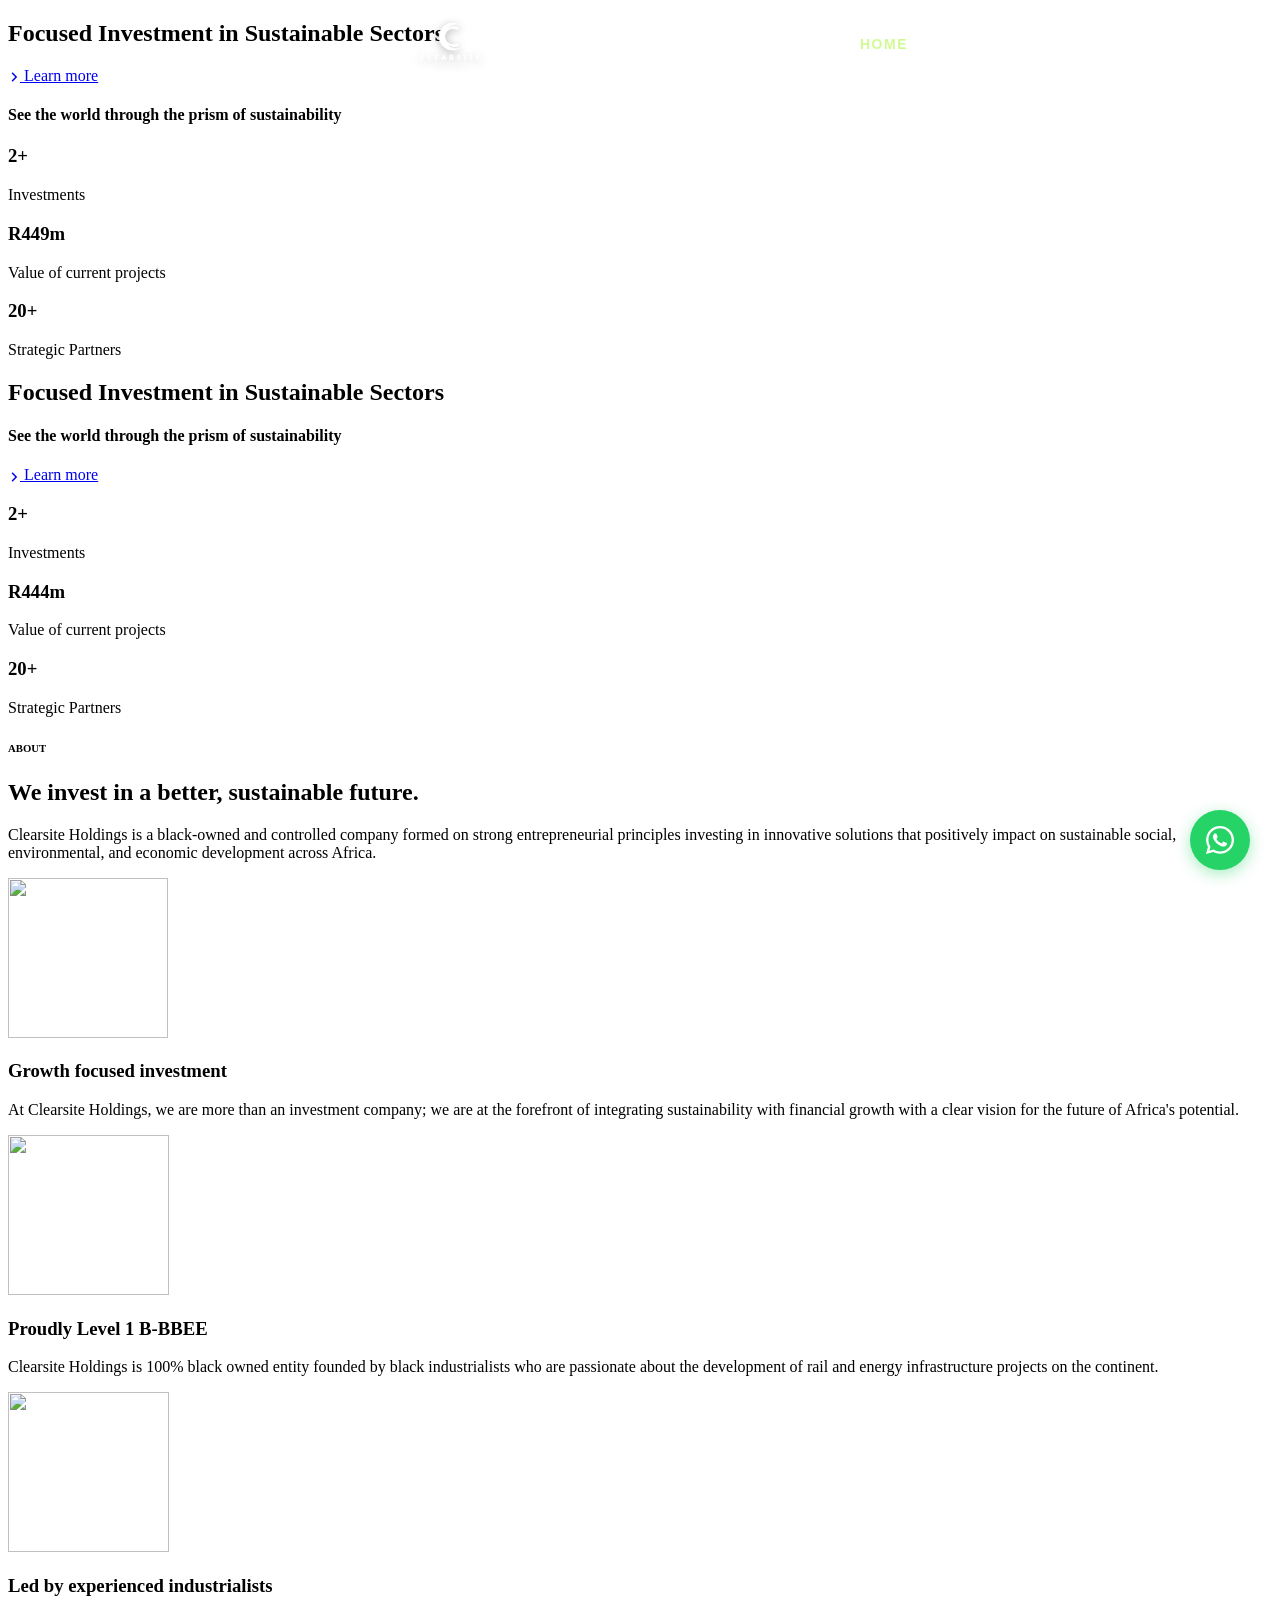
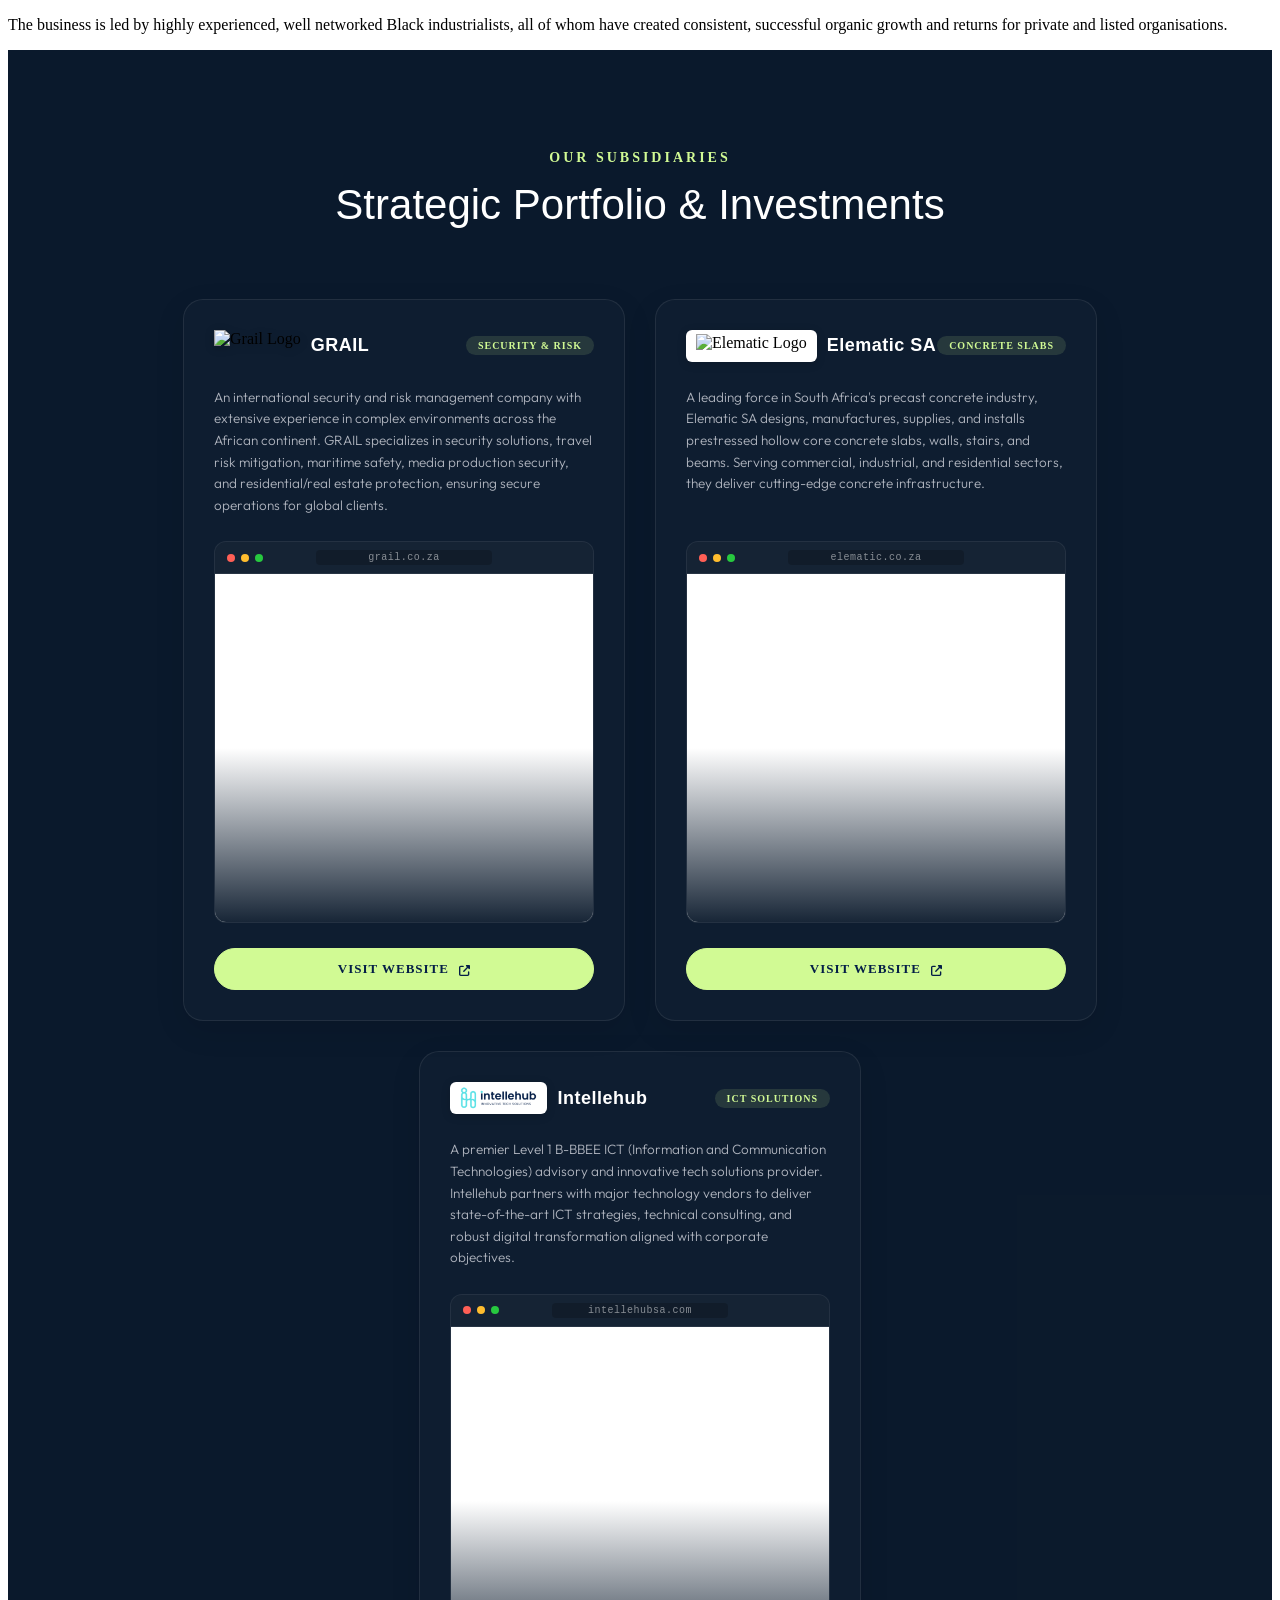
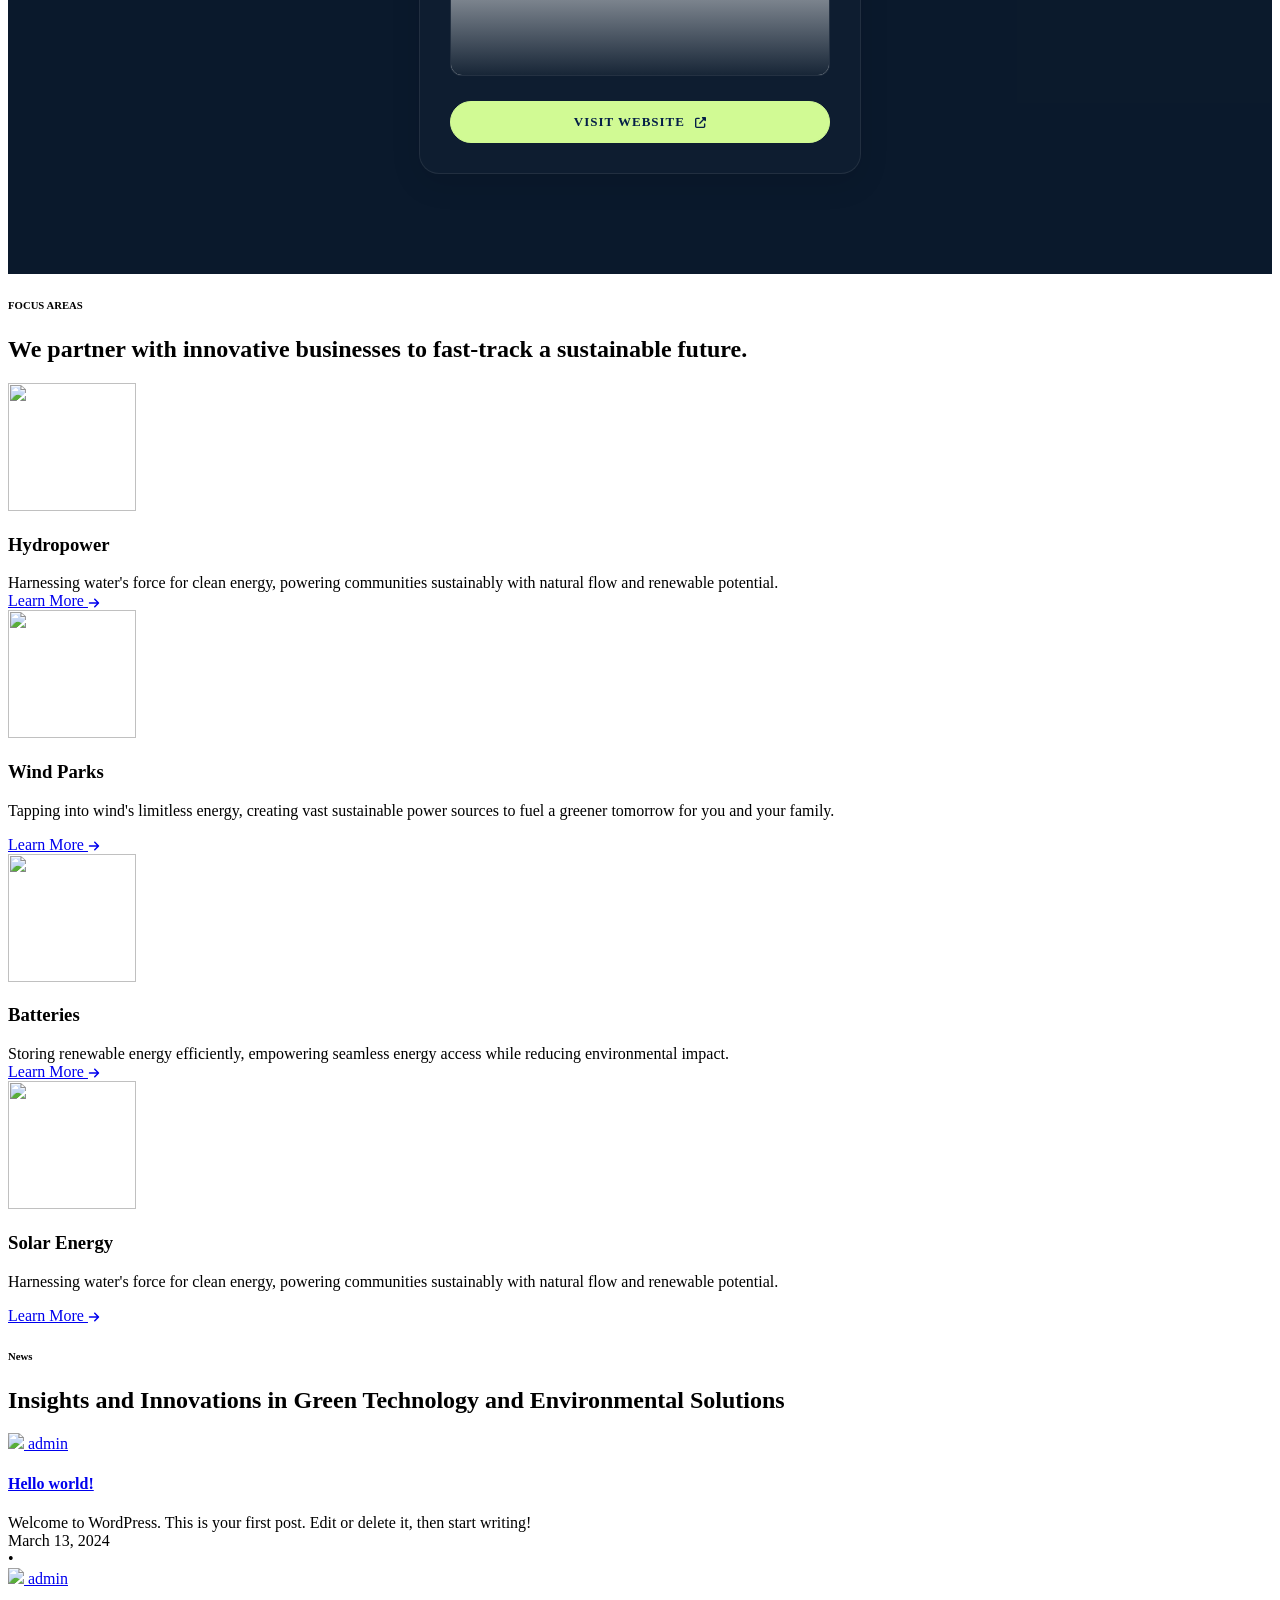
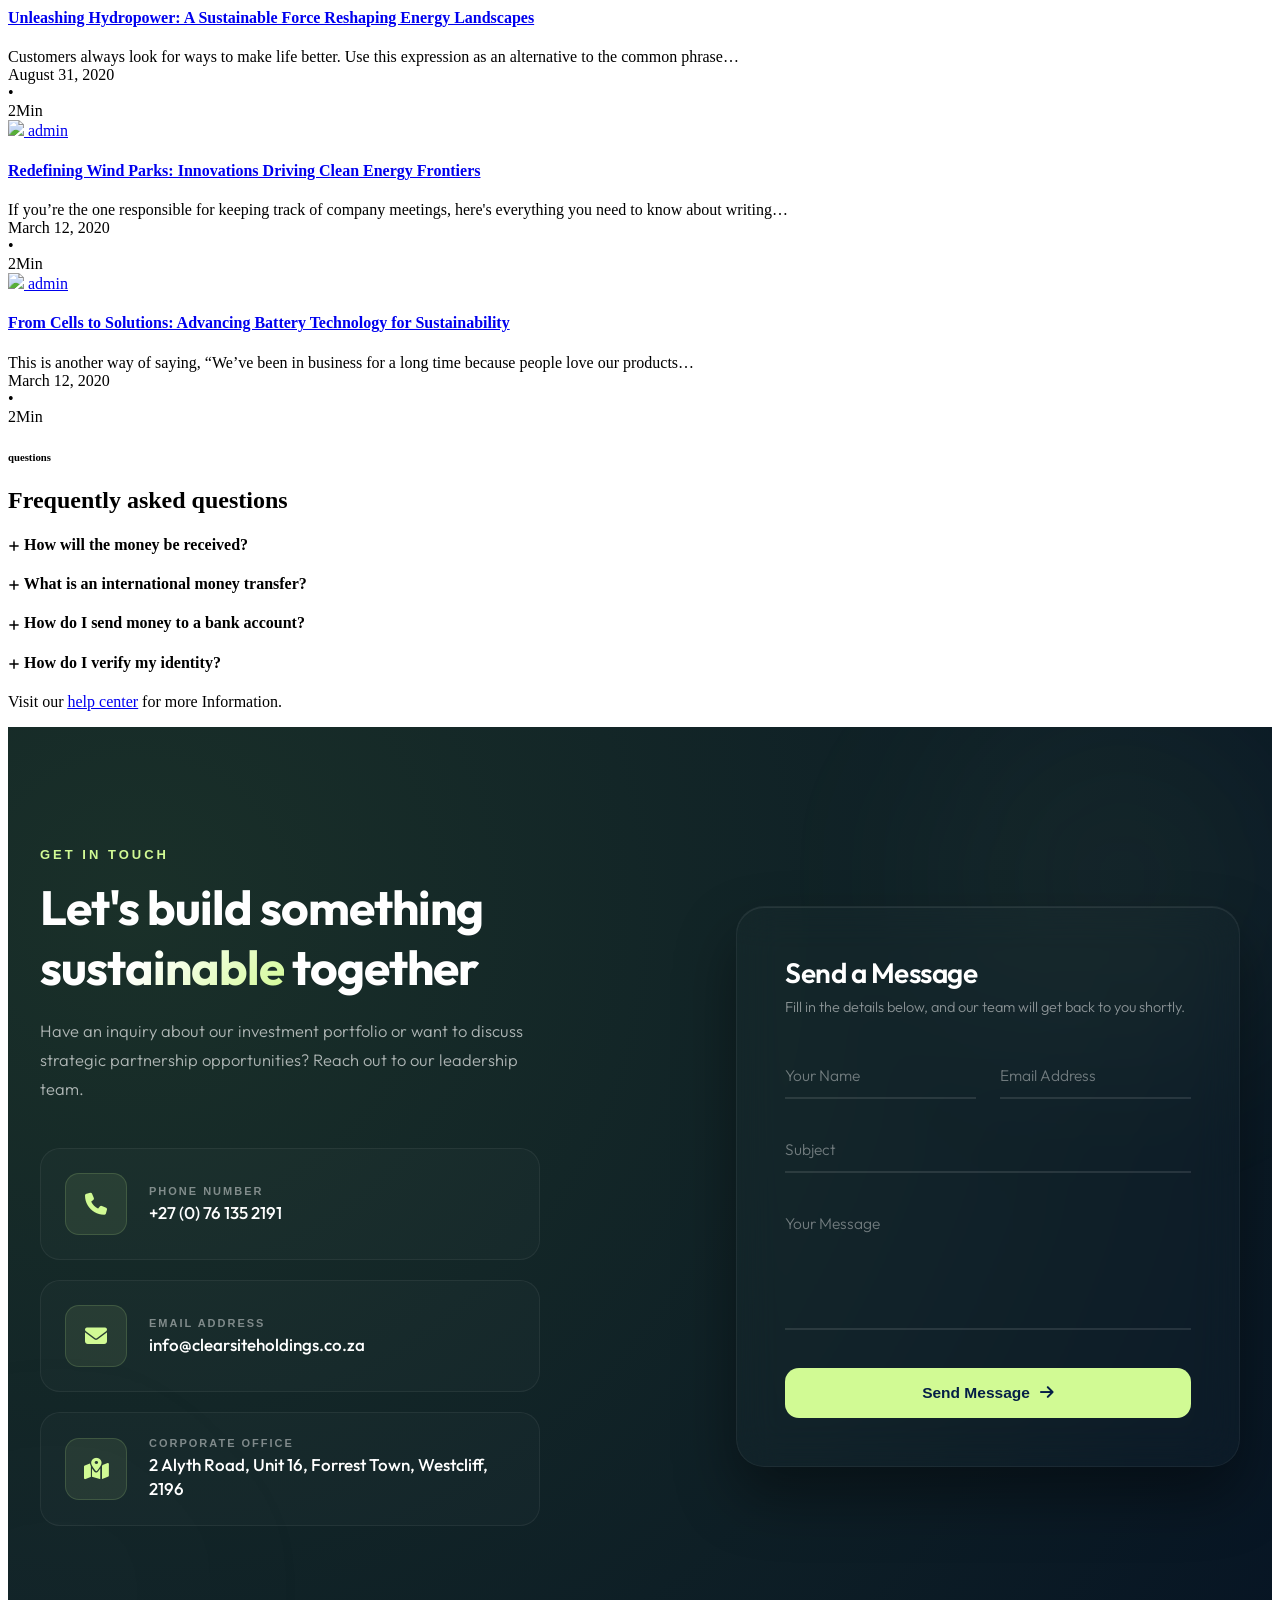
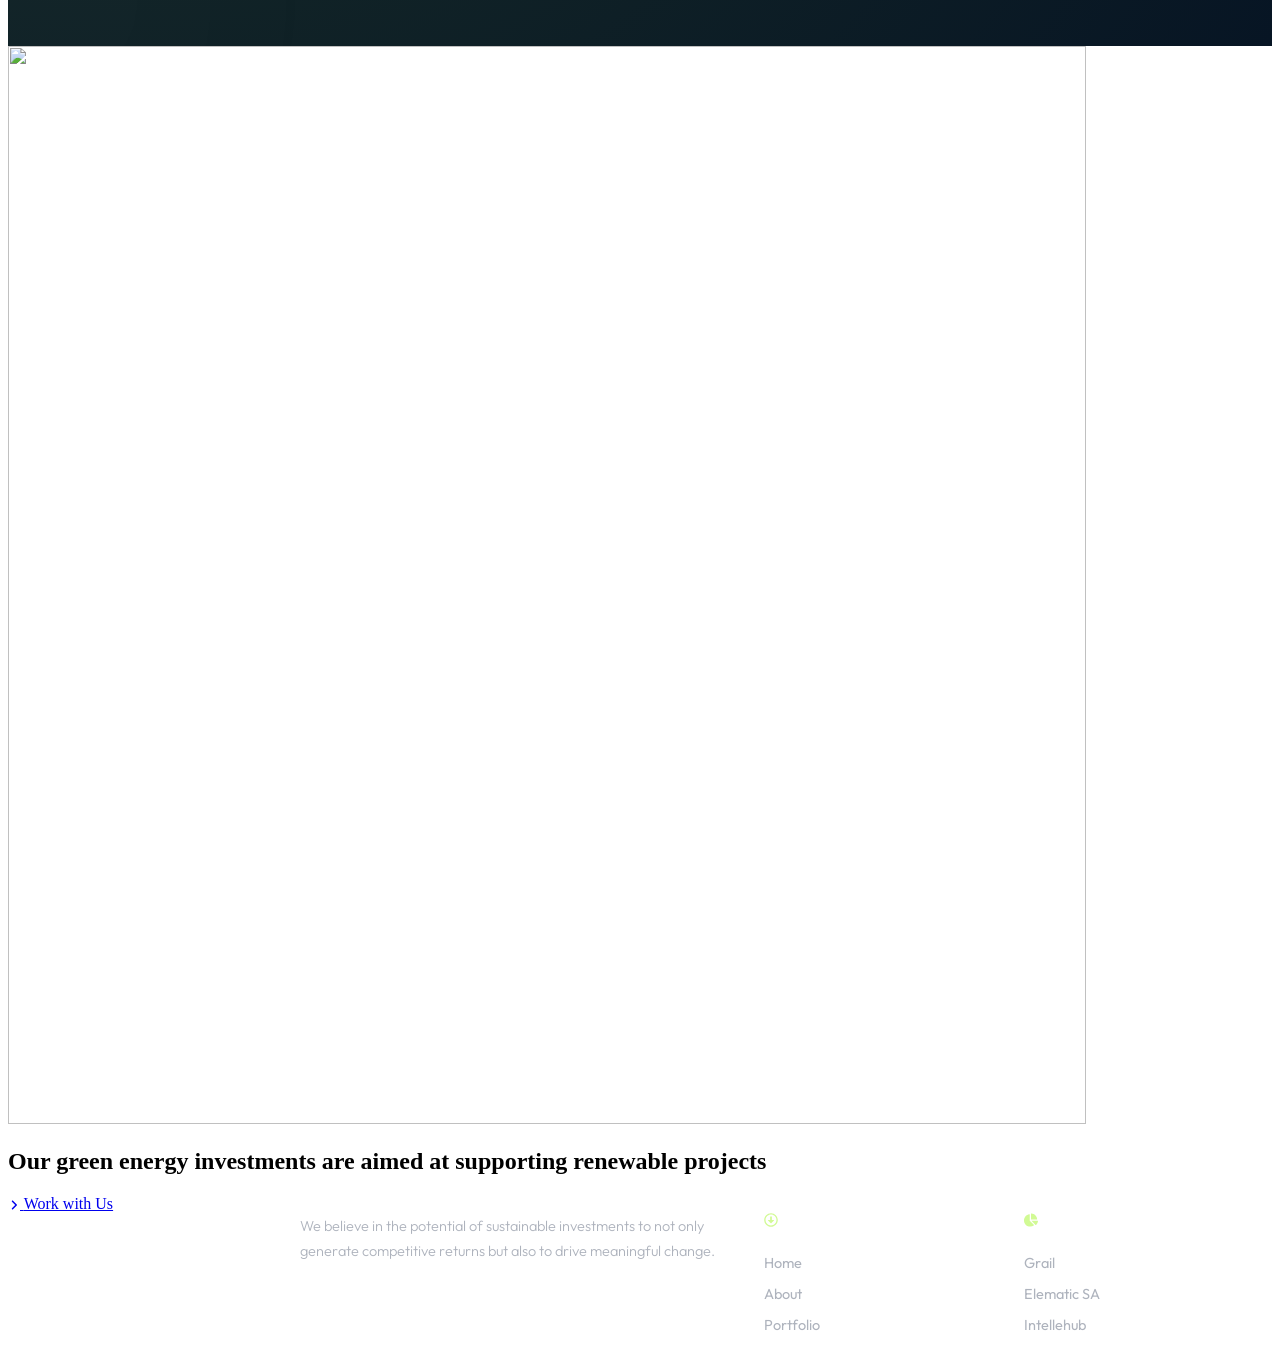
==== commit e9be1f9c: "fix: improve mobile phone viewing responsiveness and fix navigation menu toggle" ====
--- a/index.html
+++ b/index.html
@@ -789,7 +789,7 @@
 										</div>
 									</div>
 								</div>
-								<div class="elementor-section elementor-top-section elementor-element elementor-element-c040175 elementor-hidden-desktop elementor-hidden-tablet elementor-hidden-mobile elementor-section-boxed elementor-section-height-default elementor-section-height-default"
+								<div class="elementor-section elementor-top-section elementor-element elementor-element-c040175 elementor-hidden-desktop elementor-hidden-tablet elementor-section-boxed elementor-section-height-default elementor-section-height-default"
 									data-id="c040175" data-element_type="section"
 									data-settings="{&quot;background_background&quot;:&quot;classic&quot;}">
 									<div class="elementor-background-overlay"></div>
@@ -1370,7 +1370,7 @@
 										</div>
 									</div>
 								</div>
-								<div class="elementor-section elementor-top-section elementor-element elementor-element-fdda7c6 elementor-hidden-desktop elementor-hidden-tablet elementor-hidden-mobile elementor-section-boxed elementor-section-height-default elementor-section-height-default"
+								<div class="elementor-section elementor-top-section elementor-element elementor-element-fdda7c6 elementor-section-boxed elementor-section-height-default elementor-section-height-default"
 									data-id="fdda7c6" data-element_type="section">
 									<div class="elementor-container elementor-column-gap-default">
 										<div class="elementor-column elementor-col-100 elementor-top-column elementor-element elementor-element-444dd8c"
@@ -1623,7 +1623,7 @@
 										</div>
 									</div>
 								</div>
-								<div class="elementor-section elementor-top-section elementor-element elementor-element-ebda743 elementor-hidden-desktop elementor-hidden-tablet elementor-hidden-mobile elementor-section-boxed elementor-section-height-default elementor-section-height-default"
+								<div class="elementor-section elementor-top-section elementor-element elementor-element-ebda743 elementor-section-boxed elementor-section-height-default elementor-section-height-default"
 									data-id="ebda743" data-element_type="section"
 									data-settings="{&quot;background_background&quot;:&quot;classic&quot;}">
 									<div class="elementor-container elementor-column-gap-default">
@@ -1860,7 +1860,7 @@
 									</div>
 								</div>
 								<section
-									class="elementor-section elementor-top-section elementor-element elementor-element-2448f1a elementor-hidden-desktop elementor-hidden-tablet elementor-hidden-mobile elementor-section-boxed elementor-section-height-default elementor-section-height-default"
+									class="elementor-section elementor-top-section elementor-element elementor-element-2448f1a elementor-section-boxed elementor-section-height-default elementor-section-height-default"
 									data-id="2448f1a" data-element_type="section">
 									<div class="elementor-container elementor-column-gap-default">
 										<div class="elementor-column elementor-col-100 elementor-top-column elementor-element elementor-element-6d66178"
--- a/style.css
+++ b/style.css
@@ -969,3 +969,119 @@
         gap: 0;
     }
 }
+
+/* --- PREMIUM MOBILE RESPONSIVE NAVIGATION OVERLAYS & MICRO-ANIMATIONS --- */
+
+.uicore-navigation-wrapper {
+    position: fixed !important;
+    top: 0 !important;
+    left: 0 !important;
+    width: 100% !important;
+    height: 100vh !important;
+    background: #071524 !important; /* Premium brand matching deep dark blue */
+    z-index: 999999 !important;
+    display: flex !important;
+    flex-direction: column !important;
+    transform: translateX(100%) !important;
+    transition: transform 0.45s cubic-bezier(0.16, 1, 0.3, 1) !important;
+}
+
+.uicore-navigation-wrapper.active {
+    transform: translateX(0) !important;
+}
+
+.uicore-navigation-wrapper nav.uicore {
+    display: flex !important;
+    justify-content: space-between !important;
+    align-items: center !important;
+    padding: 20px 30px !important;
+    border-bottom: 1px solid rgba(255, 255, 255, 0.05) !important;
+    background: transparent !important;
+}
+
+/* Force vertical menu items inside mobile wrapper and clear horizontal elementor styles */
+.uicore-navigation-wrapper .uicore-menu {
+    flex-direction: column !important;
+    align-items: flex-start !important;
+    gap: 15px !important;
+    padding: 60px 40px !important;
+    display: flex !important;
+    list-style: none !important;
+    margin: 0 !important;
+}
+
+.uicore-navigation-wrapper .uicore-menu li {
+    display: block !important;
+    width: 100% !important;
+    margin: 0 !important;
+}
+
+.uicore-navigation-wrapper .uicore-menu li a {
+    font-size: 22px !important;
+    font-weight: 500 !important;
+    color: #ffffff !important;
+    text-transform: uppercase !important;
+    letter-spacing: 2px !important;
+    display: block !important;
+    padding: 15px 0 !important;
+    border-bottom: 1px solid rgba(255, 255, 255, 0.08) !important;
+    font-family: 'Outfit', sans-serif !important;
+    transition: color 0.3s ease, border-color 0.3s ease !important;
+    text-decoration: none !important;
+    opacity: 0.85 !important;
+}
+
+.uicore-navigation-wrapper .uicore-menu li a:hover,
+.uicore-navigation-wrapper .uicore-menu li.current-menu-item a {
+    color: var(--accent-lime) !important;
+    border-bottom-color: var(--accent-lime) !important;
+    opacity: 1 !important;
+}
+
+/* Hamburg icon and cross animations styling */
+.uicore-toggle.uicore-ham {
+    background: transparent !important;
+    border: none !important;
+    cursor: pointer !important;
+    padding: 8px !important;
+    display: inline-flex !important;
+    align-items: center !important;
+    justify-content: center !important;
+    z-index: 1000000 !important;
+}
+
+.uicore-toggle.uicore-ham .bars {
+    display: flex !important;
+    flex-direction: column !important;
+    gap: 6px !important;
+    width: 24px !important;
+}
+
+.uicore-toggle.uicore-ham .bar {
+    display: block !important;
+    width: 24px !important;
+    height: 2px !important;
+    background-color: #ffffff !important;
+    transition: all 0.3s cubic-bezier(0.16, 1, 0.3, 1) !important;
+}
+
+/* When the active drawer is open, transform hamburger into close shape */
+.uicore-navigation-wrapper.active .uicore-mobile-head-right .uicore-toggle.uicore-ham .bar:nth-child(1) {
+    transform: translateY(8px) rotate(45deg) !important;
+}
+.uicore-navigation-wrapper.active .uicore-mobile-head-right .uicore-toggle.uicore-ham .bar:nth-child(2) {
+    opacity: 0 !important;
+    transform: scale(0) !important;
+}
+.uicore-navigation-wrapper.active .uicore-mobile-head-right .uicore-toggle.uicore-ham .bar:nth-child(3) {
+    transform: translateY(-8px) rotate(-45deg) !important;
+}
+
+/* Subsidiary Card Responsiveness & Padding Corrections */
+@media (max-width: 480px) {
+    .subsidiary-tile-card {
+        min-width: 100% !important;
+        padding: 24px 20px !important;
+    }
+}
+
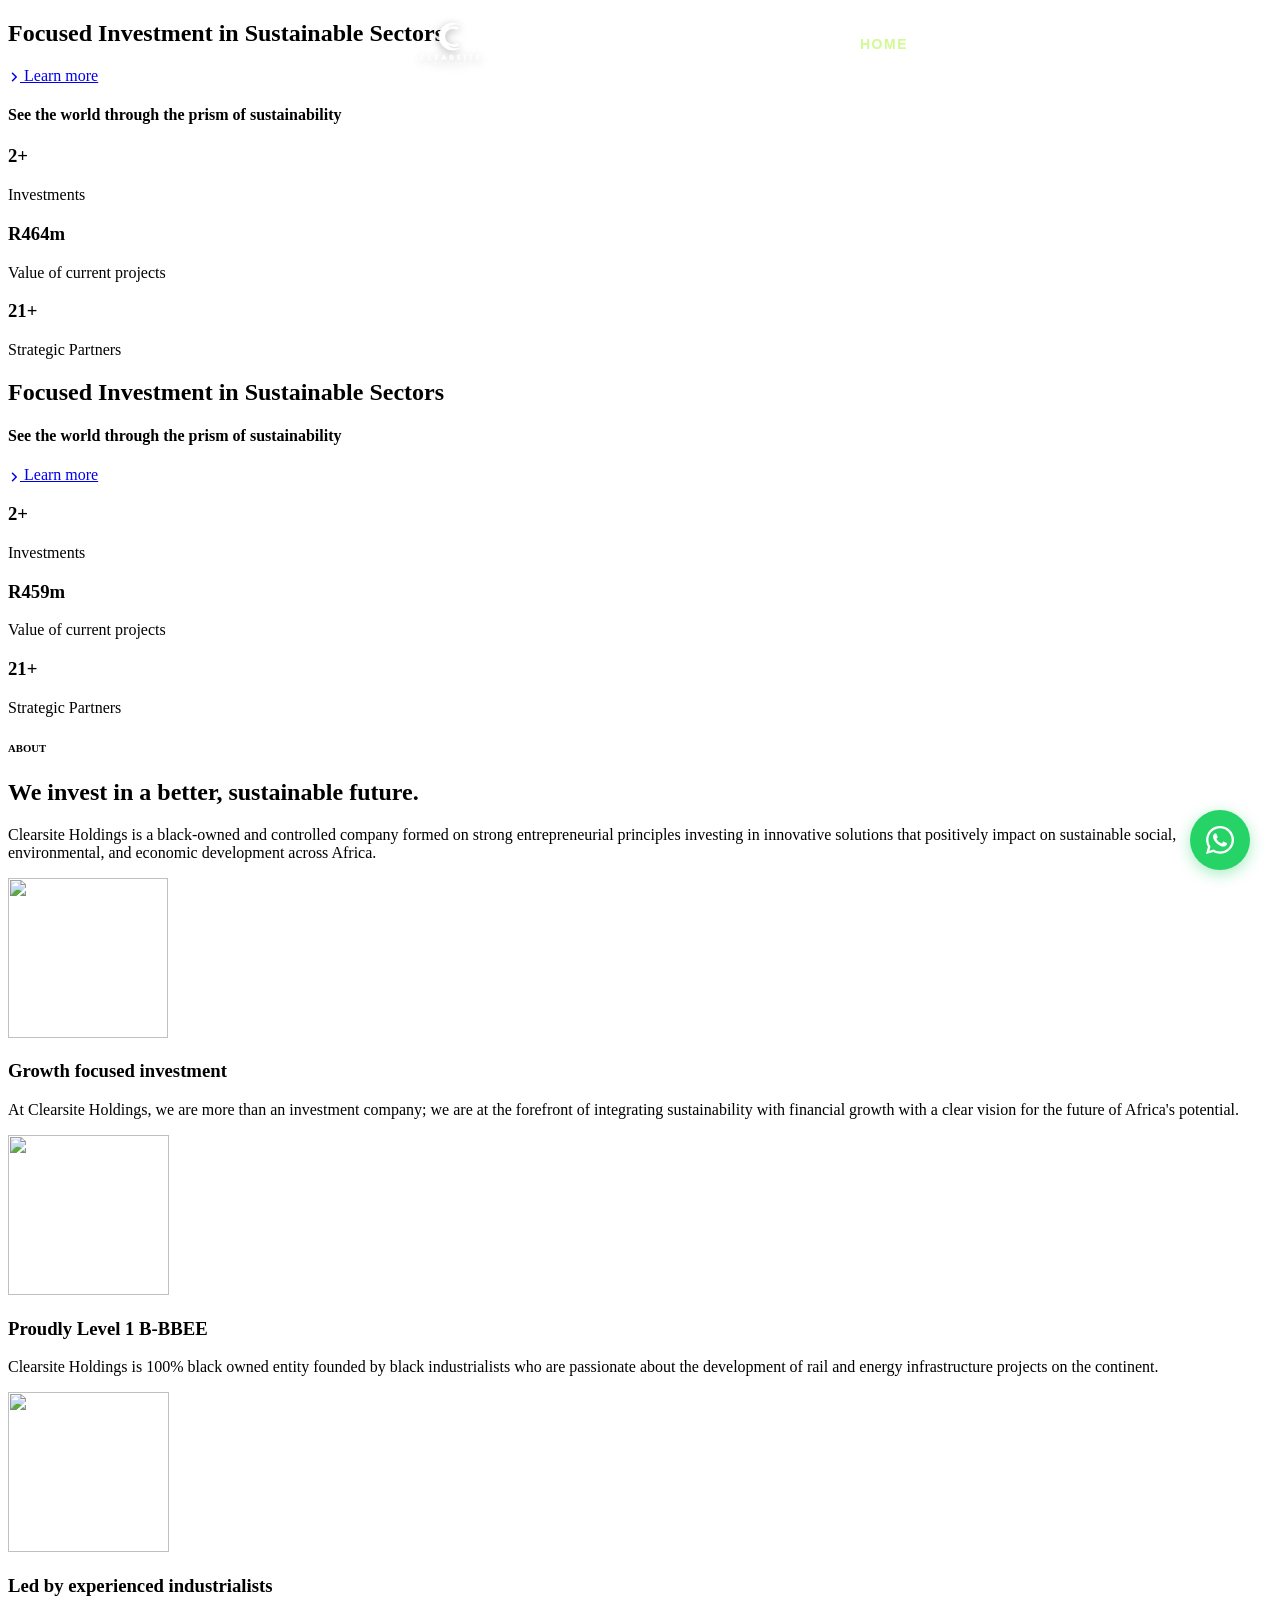
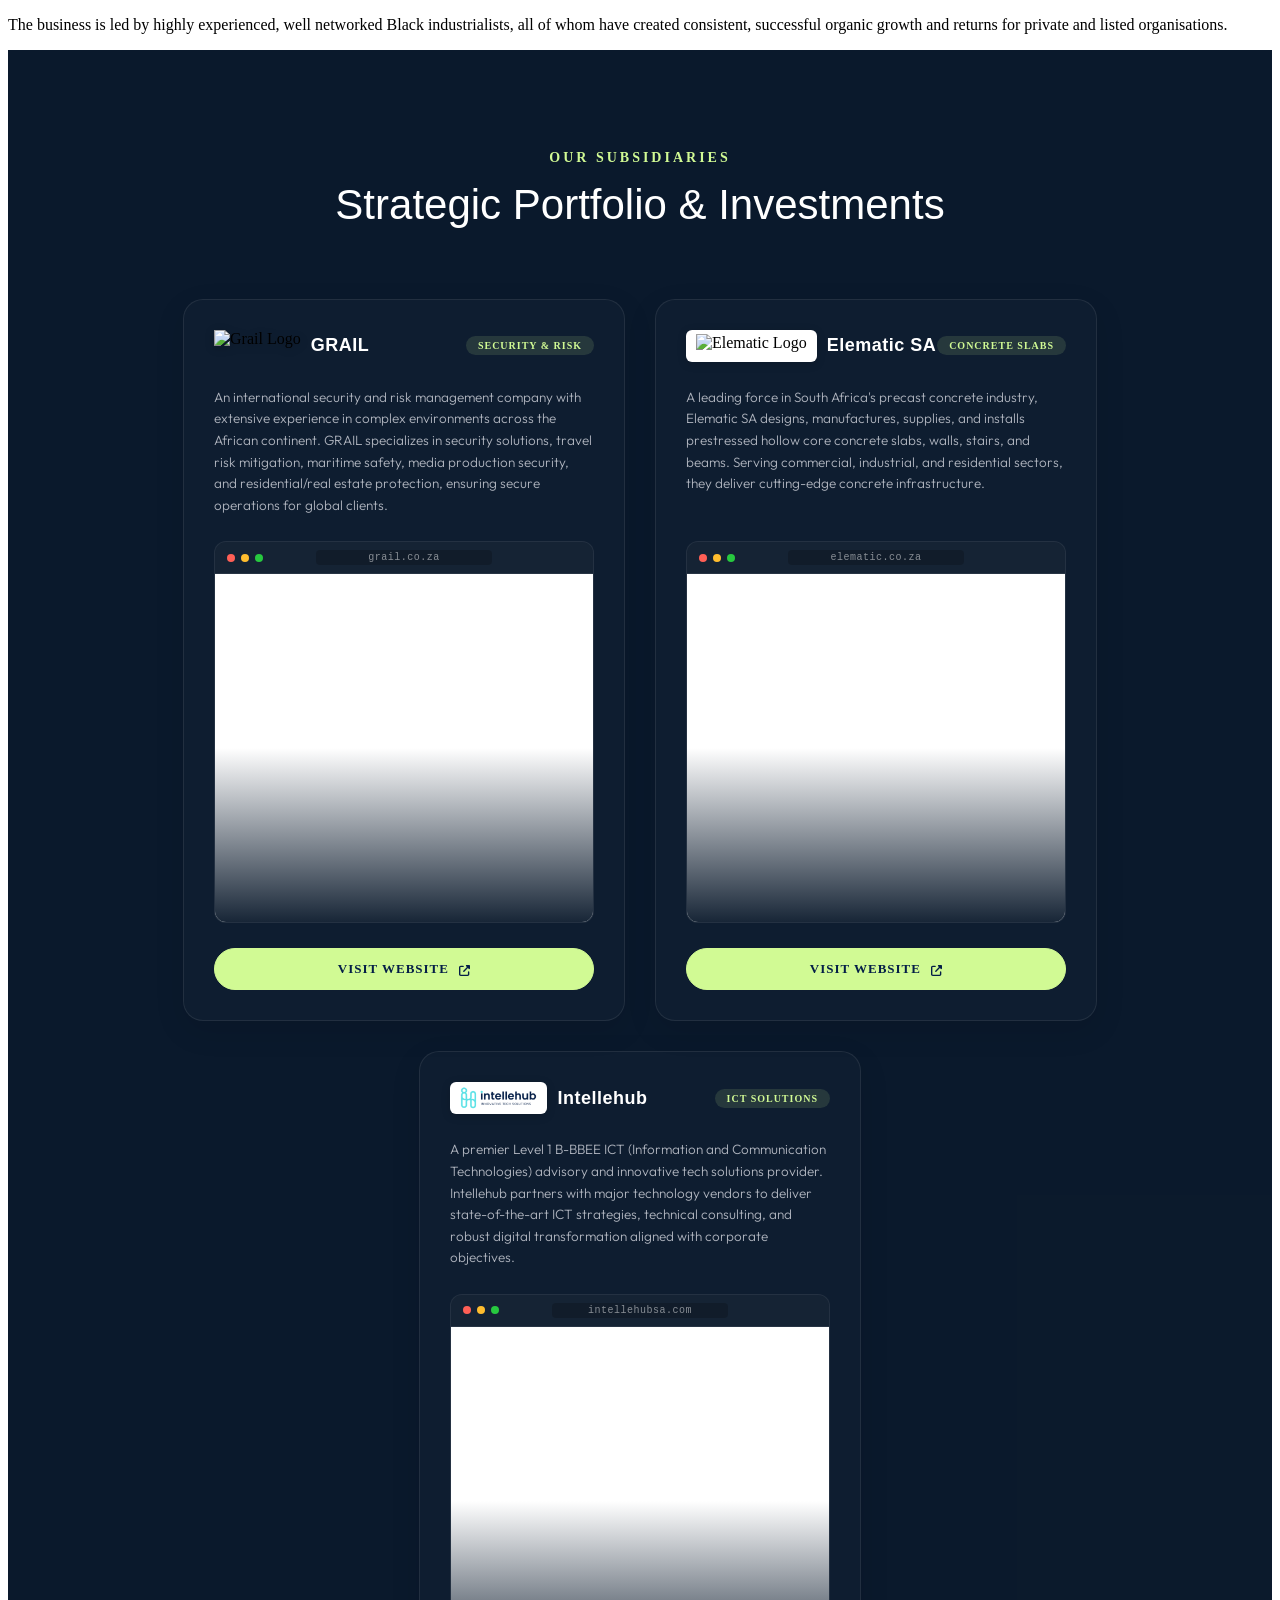
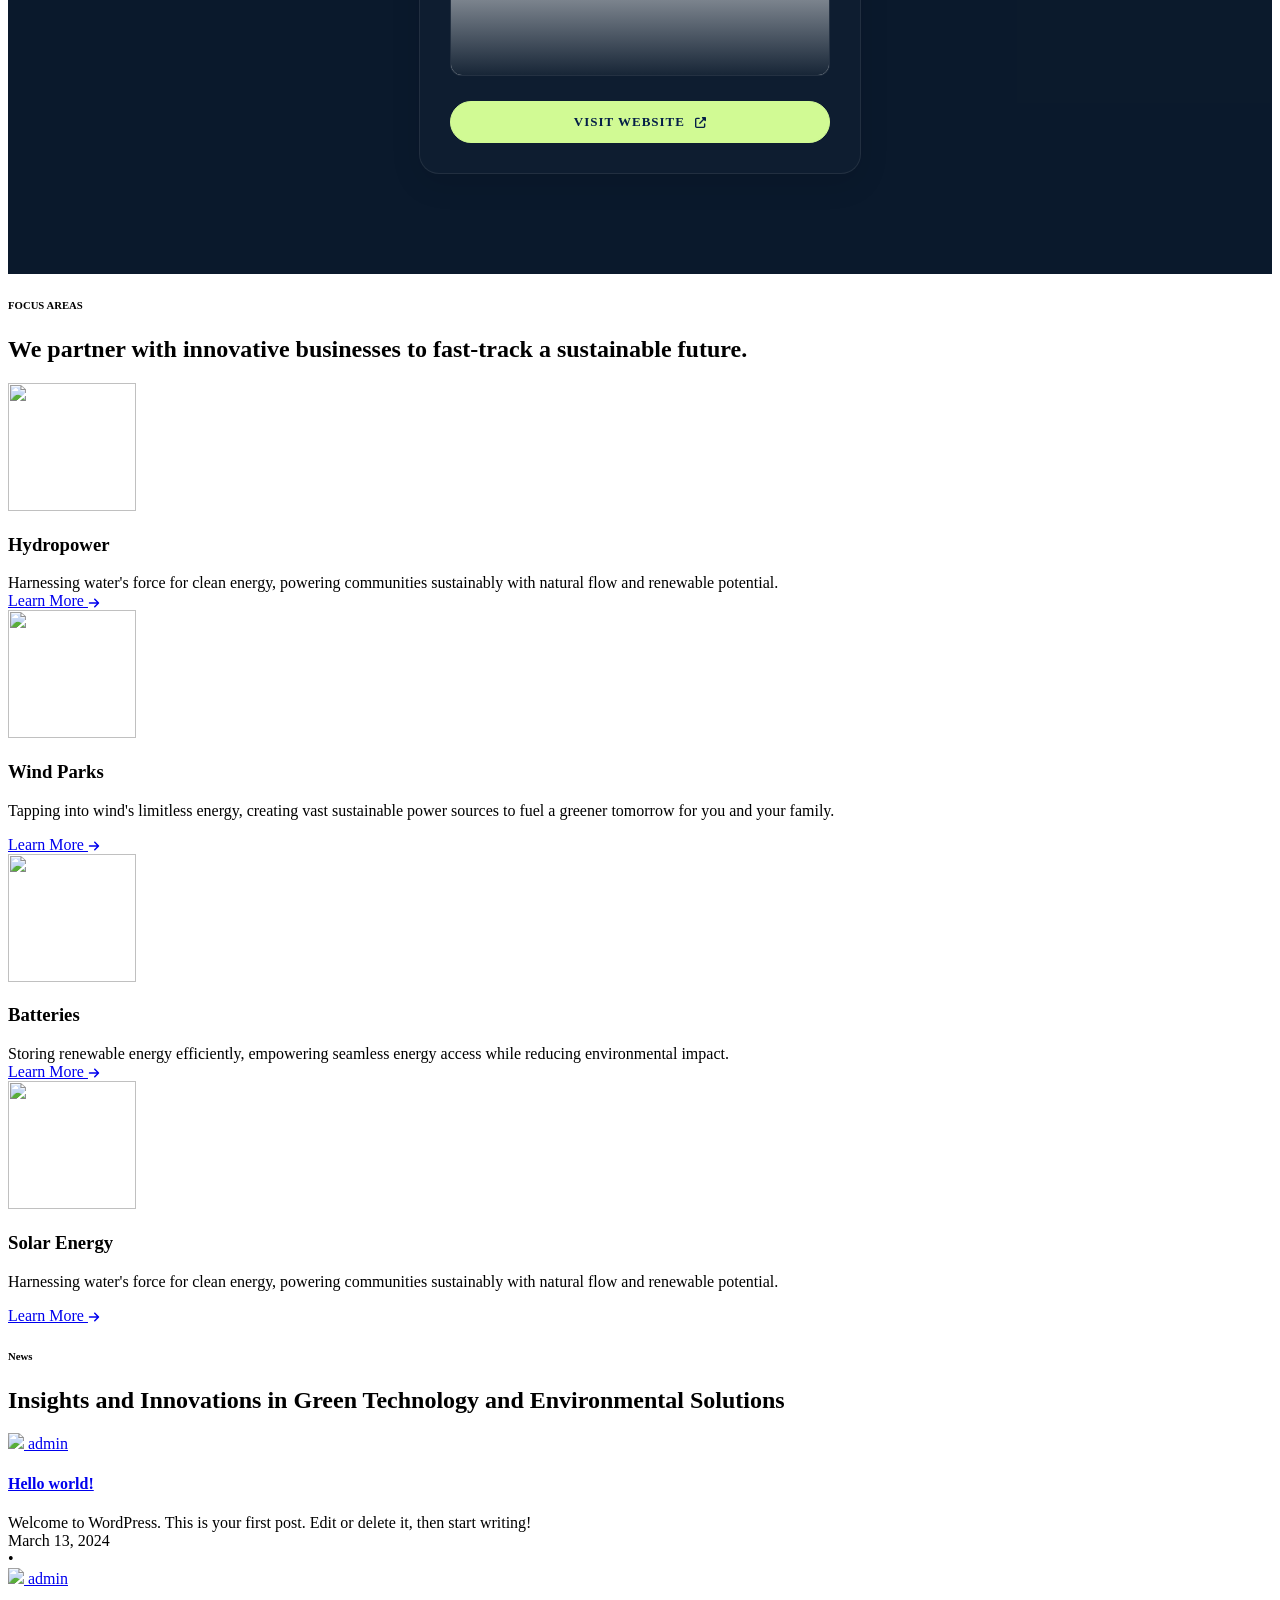
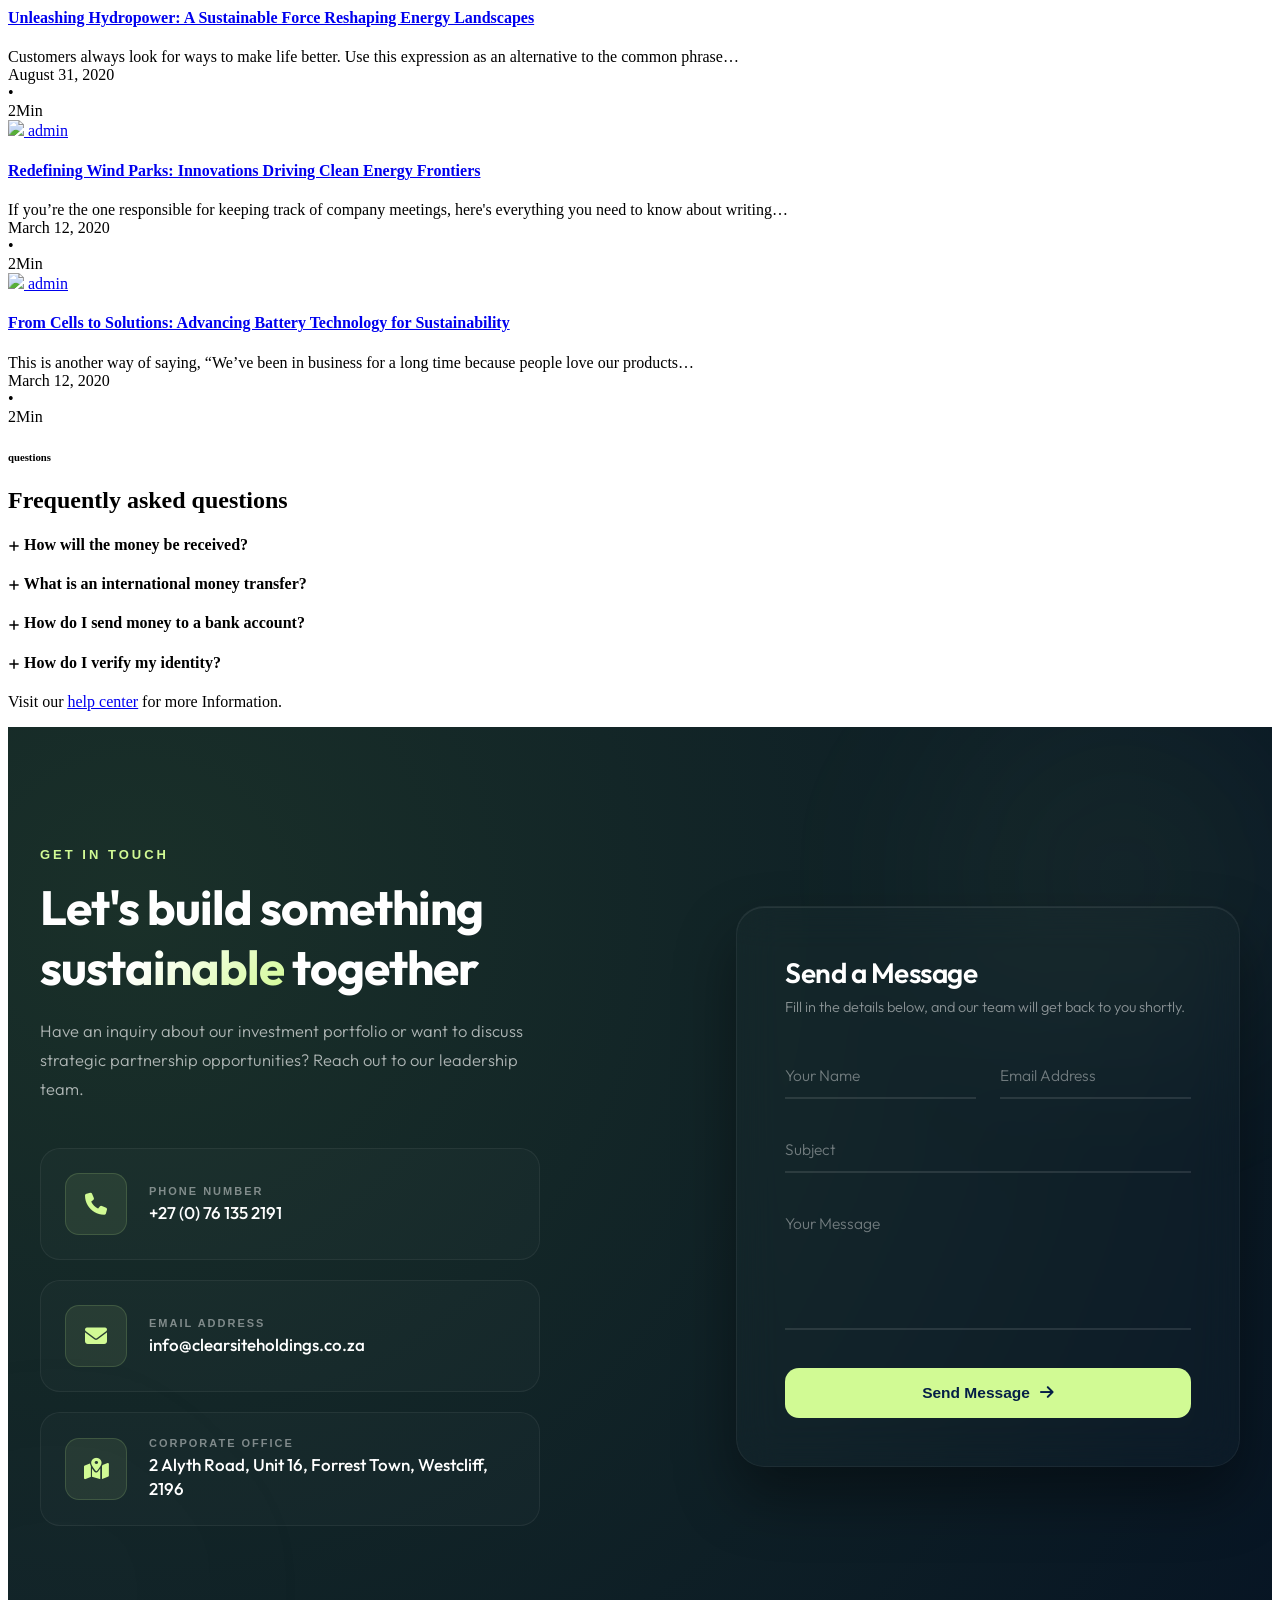
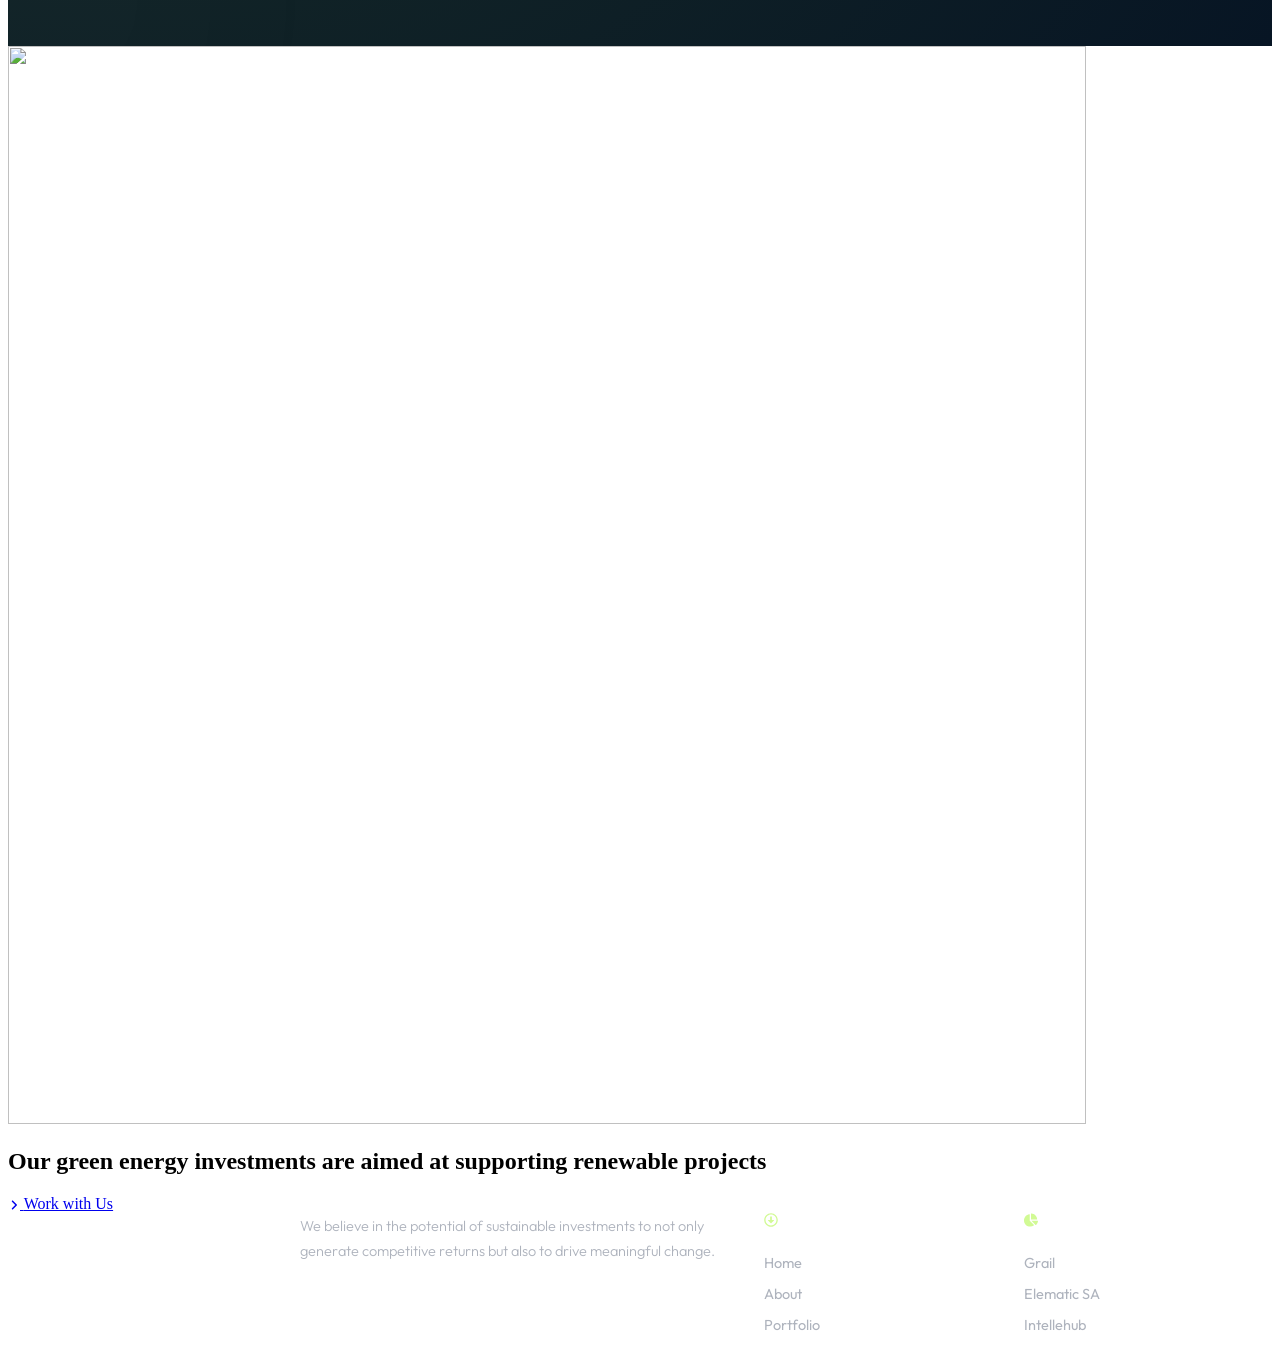
==== commit 8db9a6ab: "fix: restore hidden status of theme placeholder sections" ====
--- a/index.html
+++ b/index.html
@@ -1370,7 +1370,7 @@
 										</div>
 									</div>
 								</div>
-								<div class="elementor-section elementor-top-section elementor-element elementor-element-fdda7c6 elementor-section-boxed elementor-section-height-default elementor-section-height-default"
+								<div class="elementor-section elementor-top-section elementor-element elementor-element-fdda7c6 elementor-hidden-desktop elementor-hidden-tablet elementor-hidden-mobile elementor-section-boxed elementor-section-height-default elementor-section-height-default"
 									data-id="fdda7c6" data-element_type="section">
 									<div class="elementor-container elementor-column-gap-default">
 										<div class="elementor-column elementor-col-100 elementor-top-column elementor-element elementor-element-444dd8c"
@@ -1623,7 +1623,7 @@
 										</div>
 									</div>
 								</div>
-								<div class="elementor-section elementor-top-section elementor-element elementor-element-ebda743 elementor-section-boxed elementor-section-height-default elementor-section-height-default"
+								<div class="elementor-section elementor-top-section elementor-element elementor-element-ebda743 elementor-hidden-desktop elementor-hidden-tablet elementor-hidden-mobile elementor-section-boxed elementor-section-height-default elementor-section-height-default"
 									data-id="ebda743" data-element_type="section"
 									data-settings="{&quot;background_background&quot;:&quot;classic&quot;}">
 									<div class="elementor-container elementor-column-gap-default">
@@ -1860,7 +1860,7 @@
 									</div>
 								</div>
 								<section
-									class="elementor-section elementor-top-section elementor-element elementor-element-2448f1a elementor-section-boxed elementor-section-height-default elementor-section-height-default"
+									class="elementor-section elementor-top-section elementor-element elementor-element-2448f1a elementor-hidden-desktop elementor-hidden-tablet elementor-hidden-mobile elementor-section-boxed elementor-section-height-default elementor-section-height-default"
 									data-id="2448f1a" data-element_type="section">
 									<div class="elementor-container elementor-column-gap-default">
 										<div class="elementor-column elementor-col-100 elementor-top-column elementor-element elementor-element-6d66178"
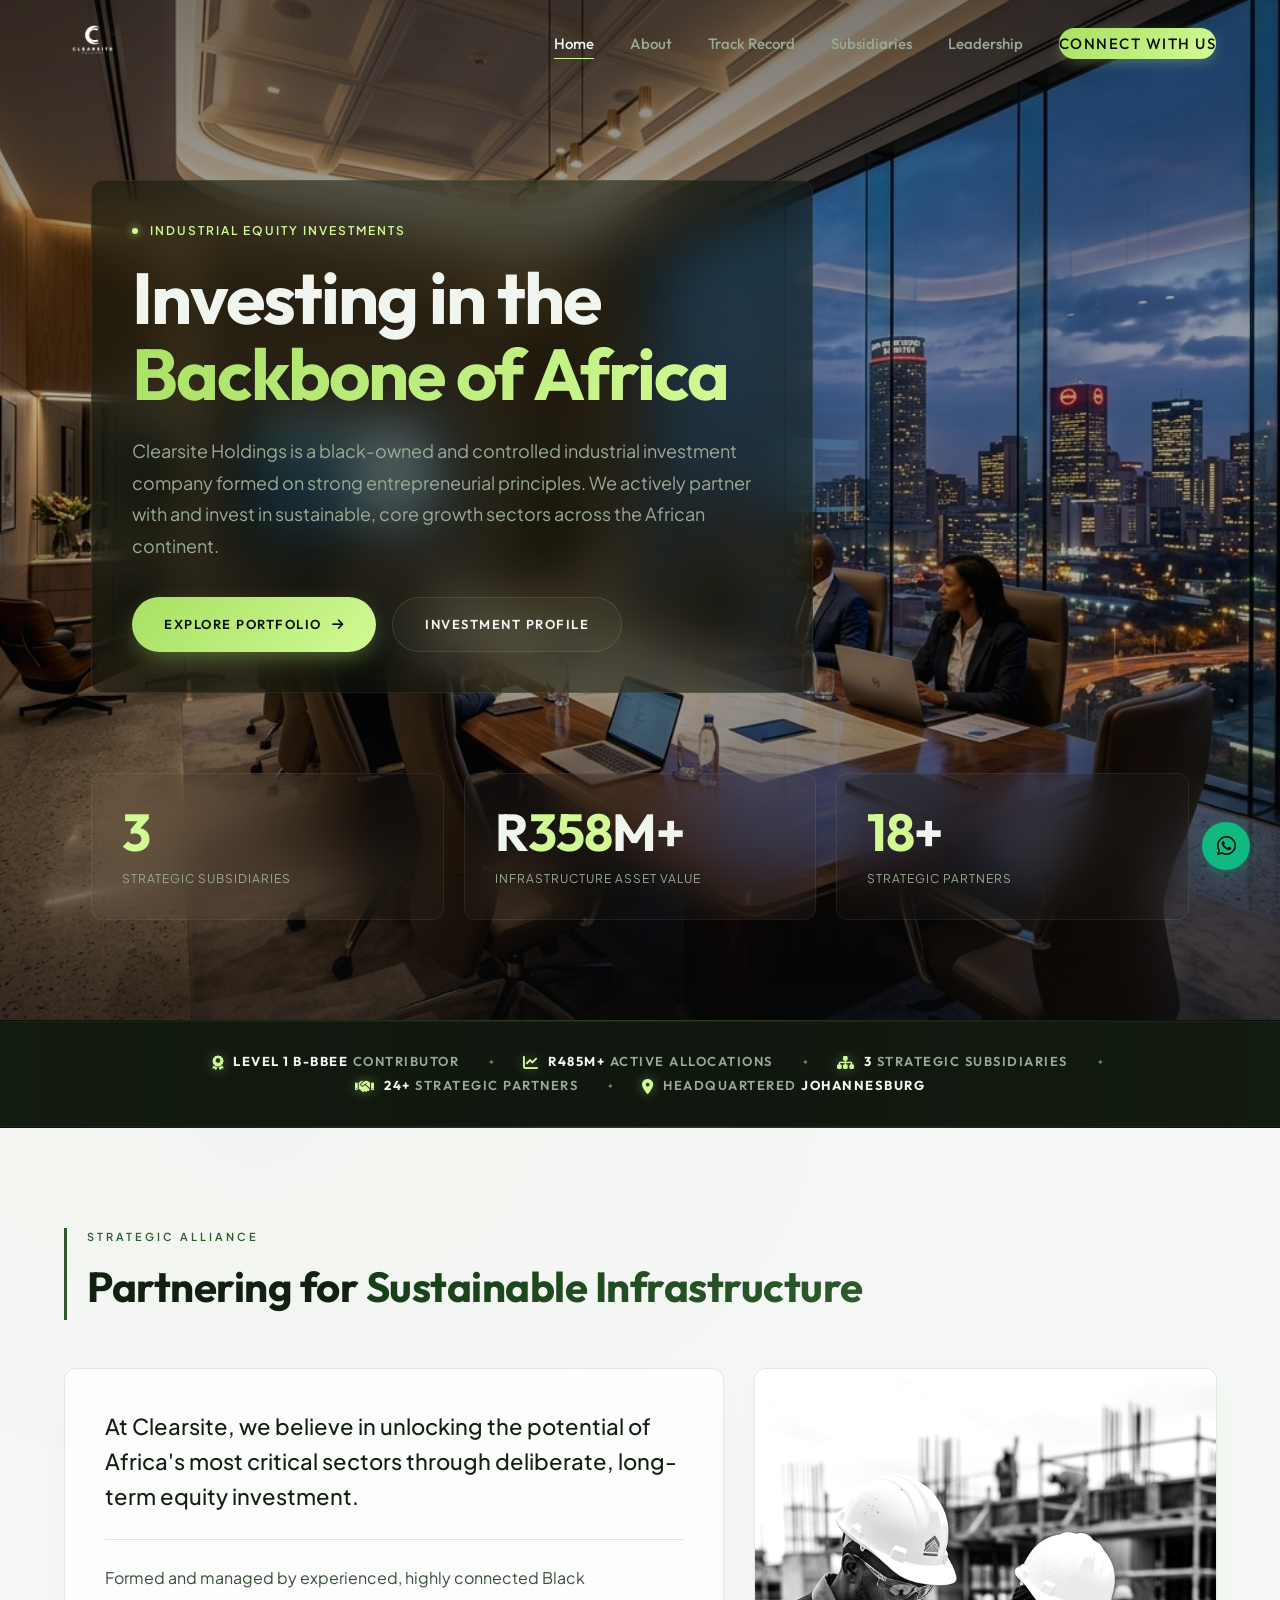
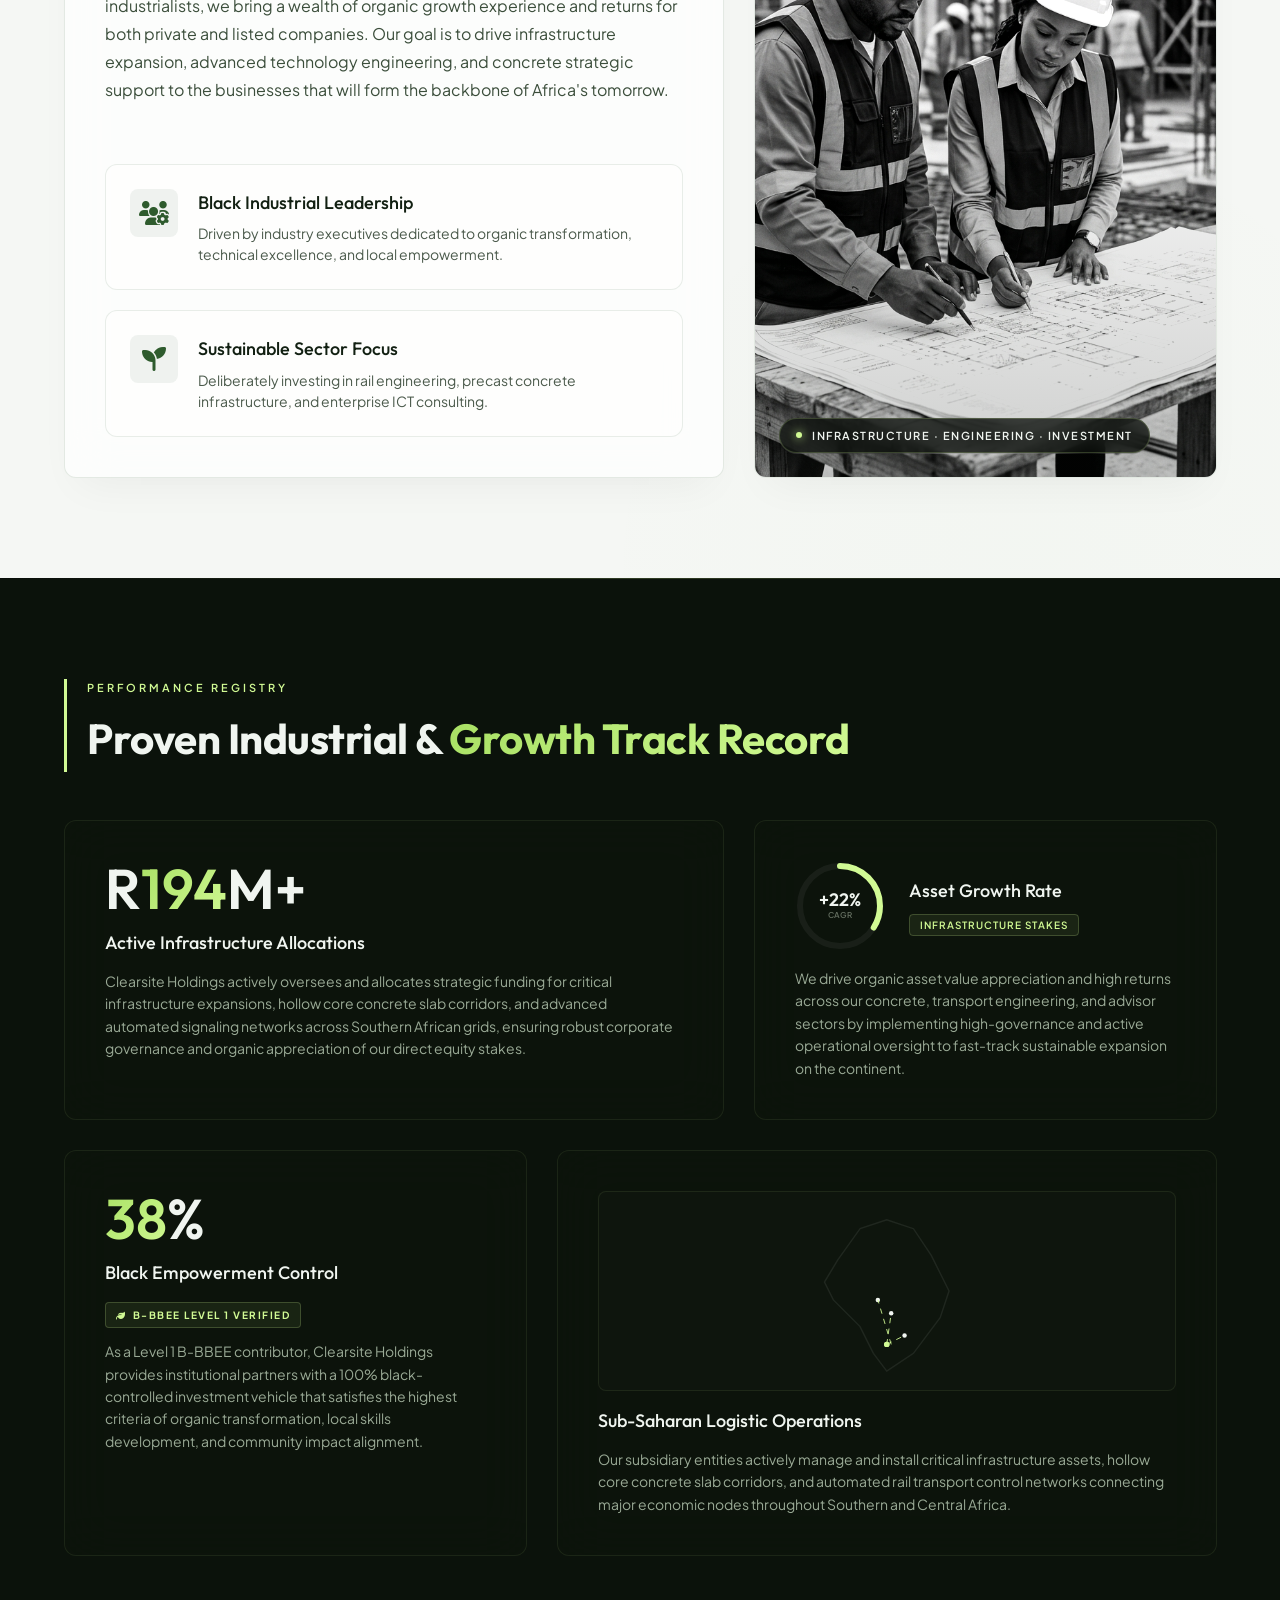
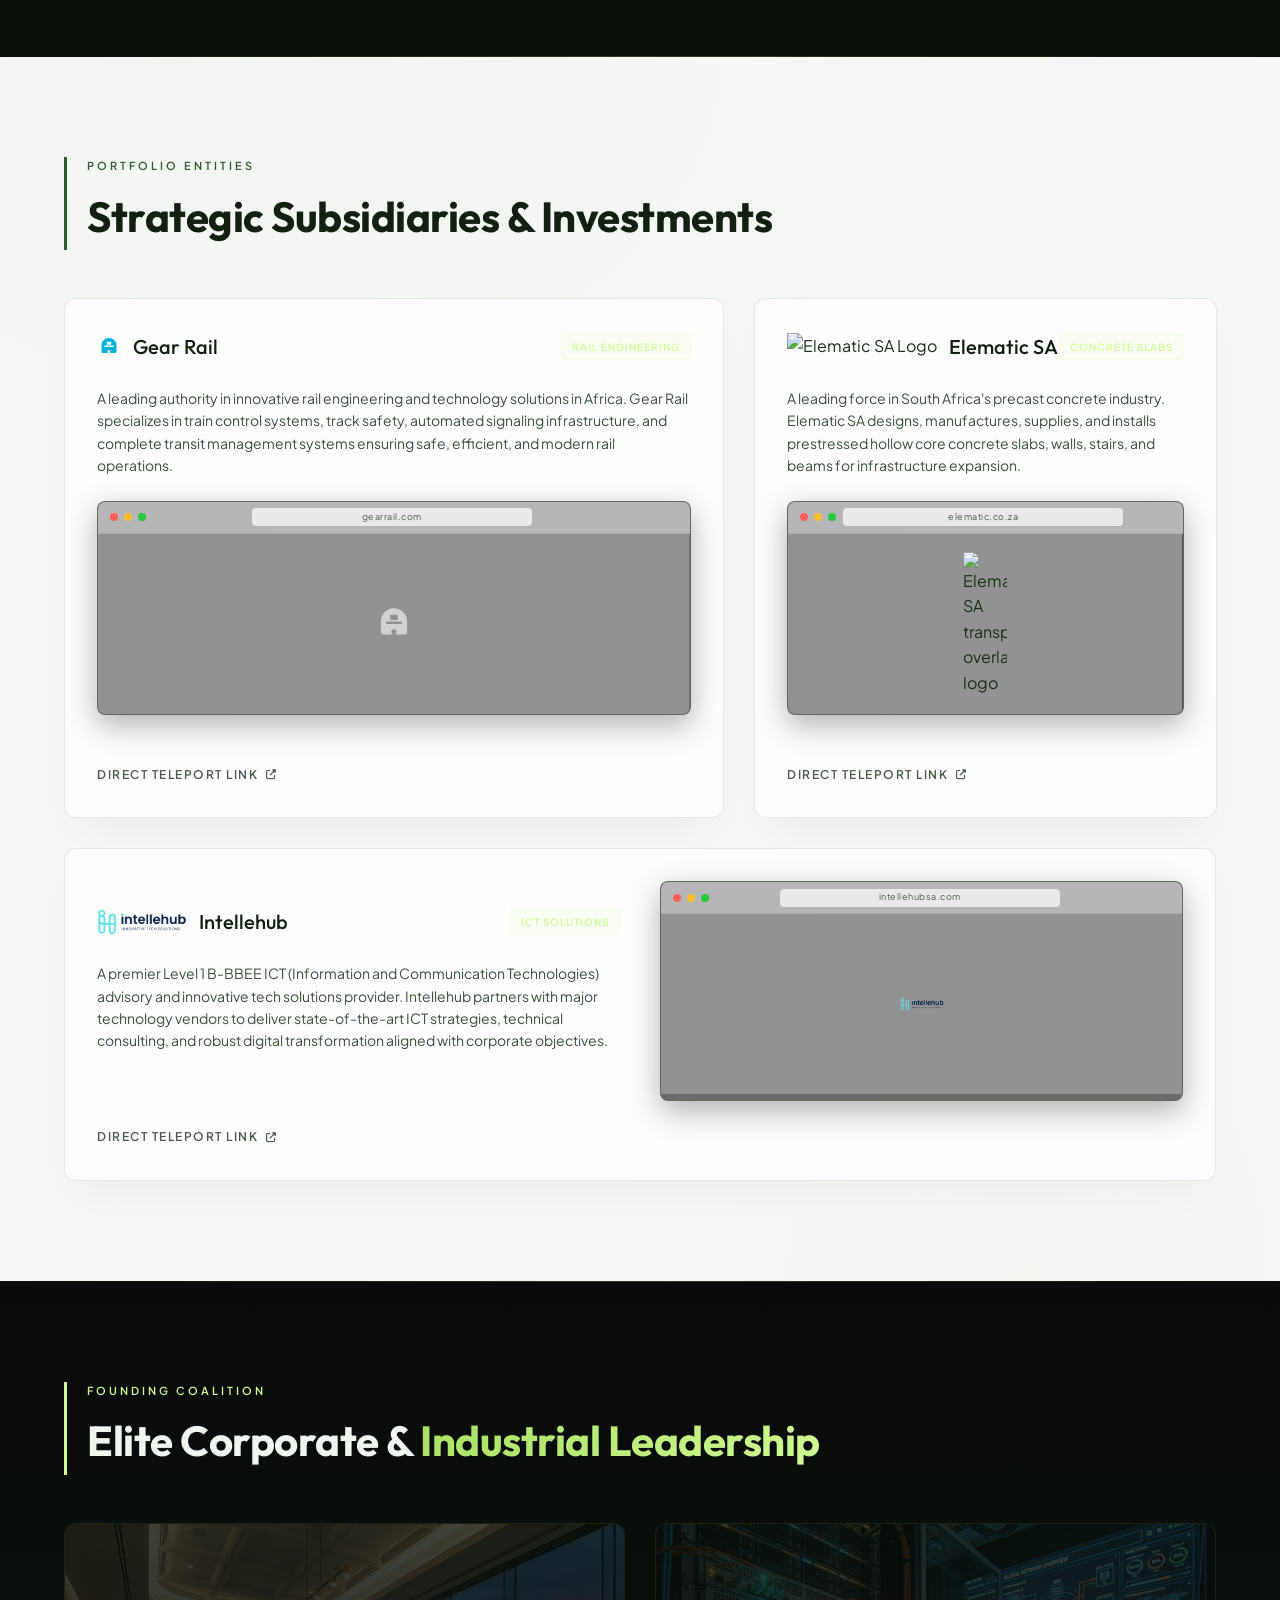
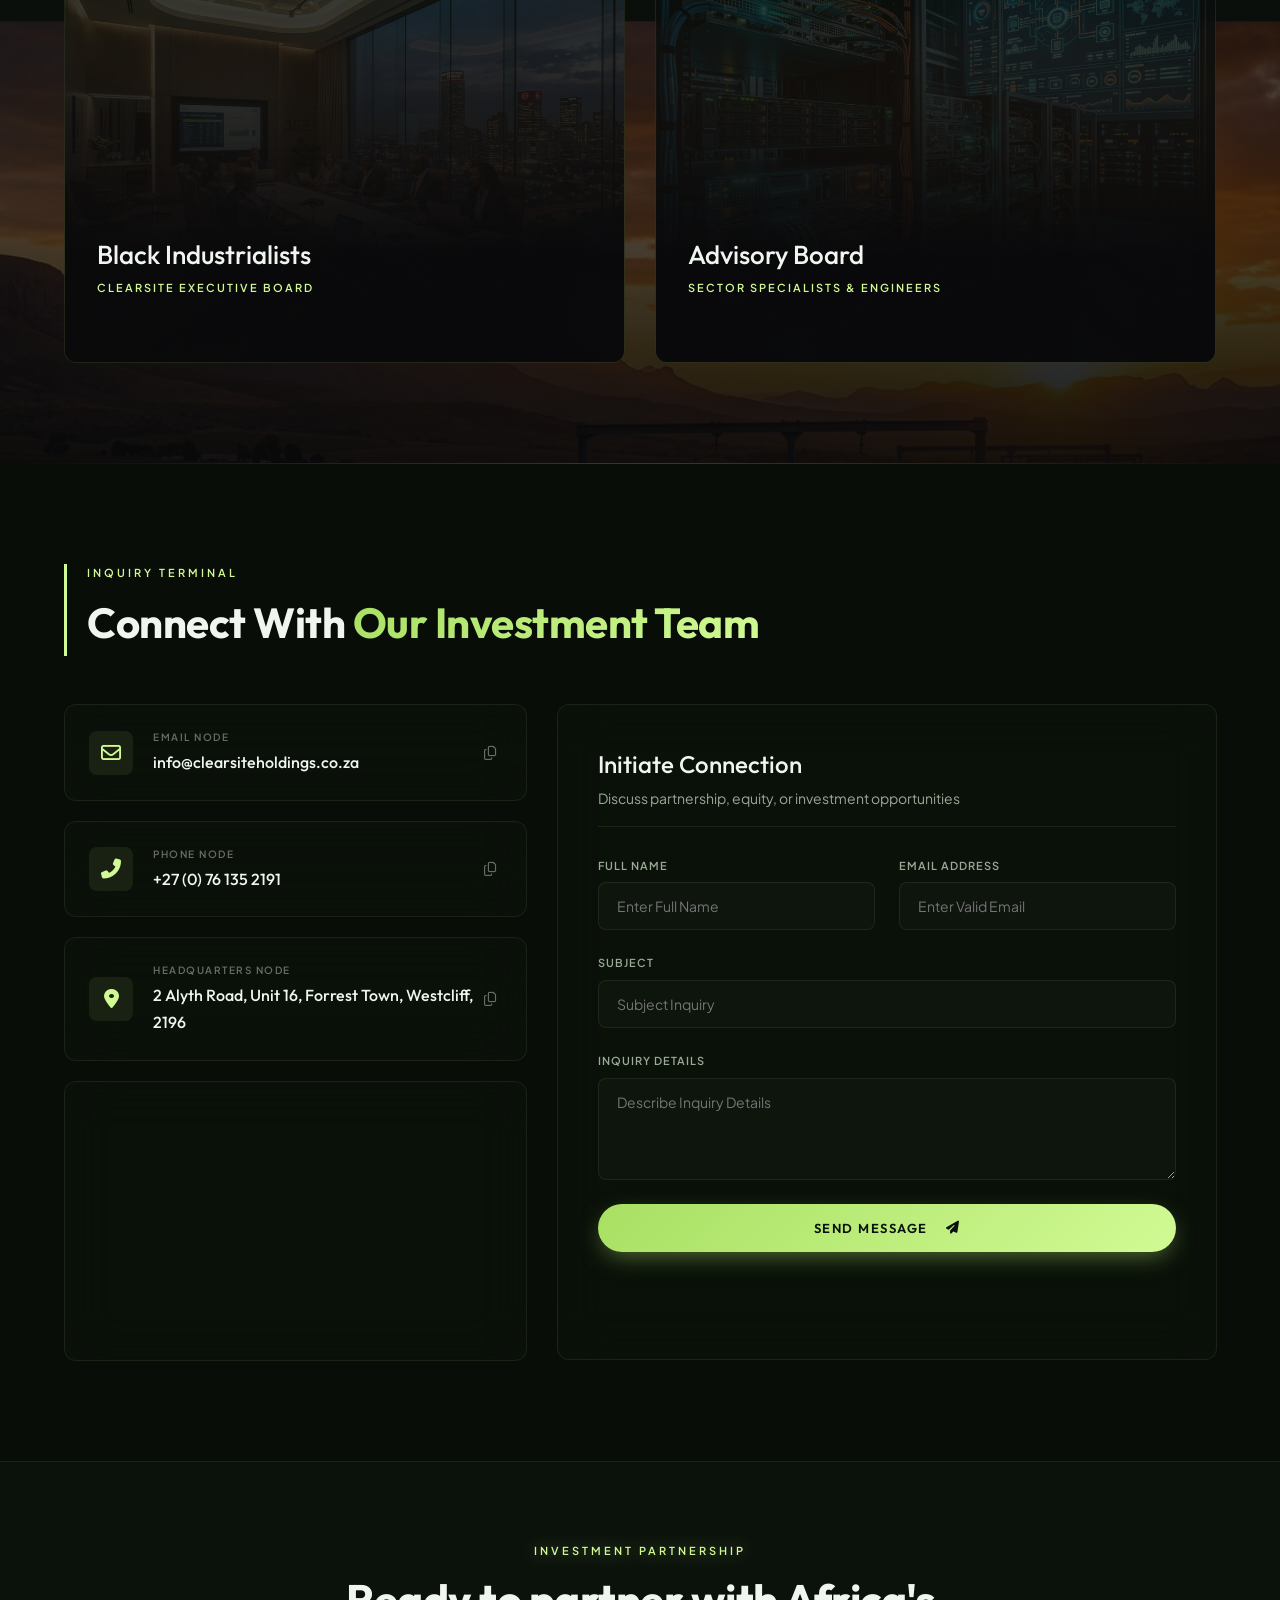
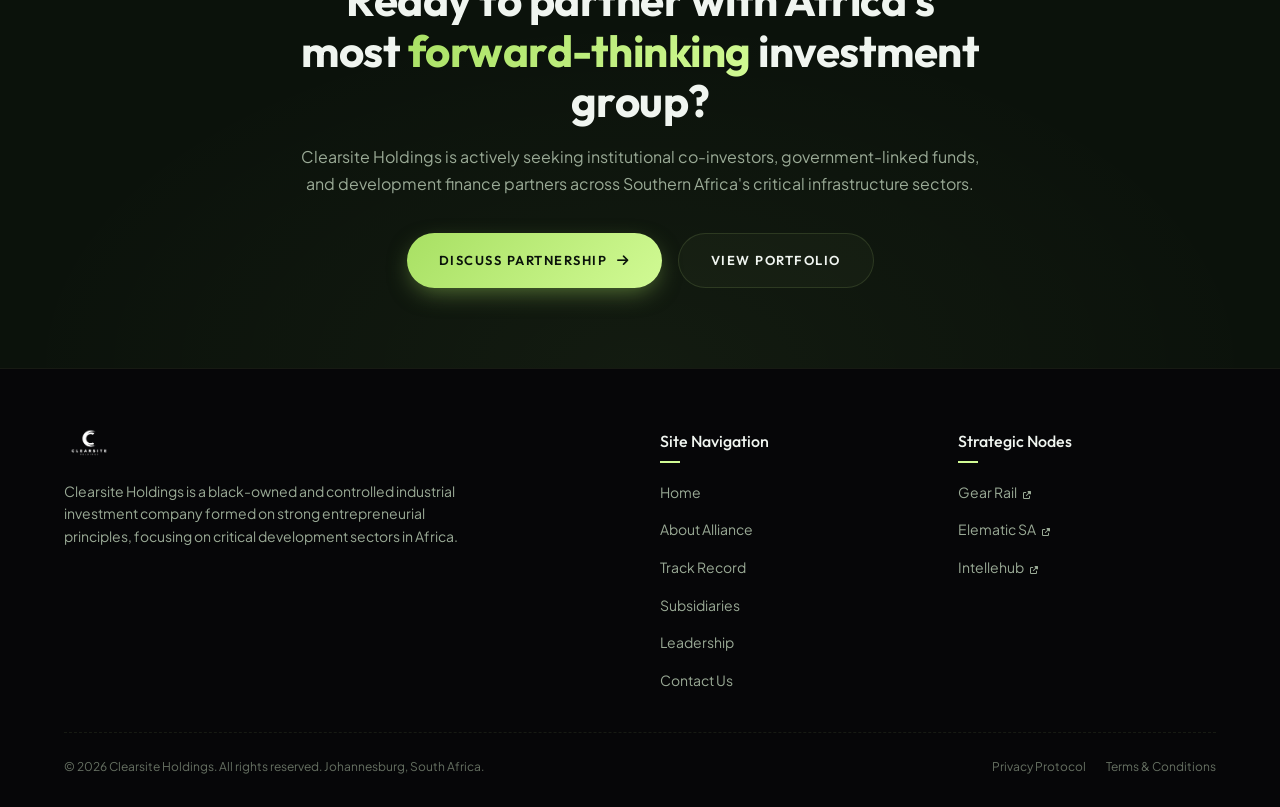
==== commit 3300f566: "Refine site design: lighten/brighten hero and foreground images, replace Intellehub pink/red hover c" ====
--- a/index.html
+++ b/index.html
@@ -1,2505 +1,924 @@
-<!doctype html>
+<!DOCTYPE html>
 <html lang="en-US">
-
 <head>
-	<meta charset="UTF-8">
-	<meta name="viewport" content="width=device-width, initial-scale=1">
-	<link rel="profile" href="https://gmpg.org/xfn/11">
-
-	<title>Clearsite Holdings &#8211; Focused Investment in Sustainable Sectors</title>
-	<meta name='robots' content='max-image-preview:large' />
-	<style>
-		img:is([sizes="auto" i], [sizes^="auto," i]) {
-			contain-intrinsic-size: 3000px 1500px
-		}
-	</style>
-	<link rel="alternate" type="application/rss+xml" title="Clearsite Holdings &raquo; Feed"
-		href="https://clearsiteholdings.co.za/feed/" />
-	<link rel="alternate" type="application/rss+xml" title="Clearsite Holdings &raquo; Comments Feed"
-		href="https://clearsiteholdings.co.za/comments/feed/" />
-	<script>
-		window._wpemojiSettings = { "baseUrl": "https:\/\/s.w.org\/images\/core\/emoji\/16.0.1\/72x72\/", "ext": ".png", "svgUrl": "https:\/\/s.w.org\/images\/core\/emoji\/16.0.1\/svg\/", "svgExt": ".svg", "source": { "concatemoji": "https:\/\/clearsiteholdings.co.za\/wp-includes\/js\/wp-emoji-release.min.js?ver=6.8.3" } };
-		/*! This file is auto-generated */
-		!function (s, n) { var o, i, e; function c(e) { try { var t = { supportTests: e, timestamp: (new Date).valueOf() }; sessionStorage.setItem(o, JSON.stringify(t)) } catch (e) { } } function p(e, t, n) { e.clearRect(0, 0, e.canvas.width, e.canvas.height), e.fillText(t, 0, 0); var t = new Uint32Array(e.getImageData(0, 0, e.canvas.width, e.canvas.height).data), a = (e.clearRect(0, 0, e.canvas.width, e.canvas.height), e.fillText(n, 0, 0), new Uint32Array(e.getImageData(0, 0, e.canvas.width, e.canvas.height).data)); return t.every(function (e, t) { return e === a[t] }) } function u(e, t) { e.clearRect(0, 0, e.canvas.width, e.canvas.height), e.fillText(t, 0, 0); for (var n = e.getImageData(16, 16, 1, 1), a = 0; a < n.data.length; a++)if (0 !== n.data[a]) return !1; return !0 } function f(e, t, n, a) { switch (t) { case "flag": return n(e, "\ud83c\udff3\ufe0f\u200d\u26a7\ufe0f", "\ud83c\udff3\ufe0f\u200b\u26a7\ufe0f") ? !1 : !n(e, "\ud83c\udde8\ud83c\uddf6", "\ud83c\udde8\u200b\ud83c\uddf6") && !n(e, "\ud83c\udff4\udb40\udc67\udb40\udc62\udb40\udc65\udb40\udc6e\udb40\udc67\udb40\udc7f", "\ud83c\udff4\u200b\udb40\udc67\u200b\udb40\udc62\u200b\udb40\udc65\u200b\udb40\udc6e\u200b\udb40\udc67\u200b\udb40\udc7f"); case "emoji": return !a(e, "\ud83e\udedf") }return !1 } function g(e, t, n, a) { var r = "undefined" != typeof WorkerGlobalScope && self instanceof WorkerGlobalScope ? new OffscreenCanvas(300, 150) : s.createElement("canvas"), o = r.getContext("2d", { willReadFrequently: !0 }), i = (o.textBaseline = "top", o.font = "600 32px Arial", {}); return e.forEach(function (e) { i[e] = t(o, e, n, a) }), i } function t(e) { var t = s.createElement("script"); t.src = e, t.defer = !0, s.head.appendChild(t) } "undefined" != typeof Promise && (o = "wpEmojiSettingsSupports", i = ["flag", "emoji"], n.supports = { everything: !0, everythingExceptFlag: !0 }, e = new Promise(function (e) { s.addEventListener("DOMContentLoaded", e, { once: !0 }) }), new Promise(function (t) { var n = function () { try { var e = JSON.parse(sessionStorage.getItem(o)); if ("object" == typeof e && "number" == typeof e.timestamp && (new Date).valueOf() < e.timestamp + 604800 && "object" == typeof e.supportTests) return e.supportTests } catch (e) { } return null }(); if (!n) { if ("undefined" != typeof Worker && "undefined" != typeof OffscreenCanvas && "undefined" != typeof URL && URL.createObjectURL && "undefined" != typeof Blob) try { var e = "postMessage(" + g.toString() + "(" + [JSON.stringify(i), f.toString(), p.toString(), u.toString()].join(",") + "));", a = new Blob([e], { type: "text/javascript" }), r = new Worker(URL.createObjectURL(a), { name: "wpTestEmojiSupports" }); return void (r.onmessage = function (e) { c(n = e.data), r.terminate(), t(n) }) } catch (e) { } c(n = g(i, f, p, u)) } t(n) }).then(function (e) { for (var t in e) n.supports[t] = e[t], n.supports.everything = n.supports.everything && n.supports[t], "flag" !== t && (n.supports.everythingExceptFlag = n.supports.everythingExceptFlag && n.supports[t]); n.supports.everythingExceptFlag = n.supports.everythingExceptFlag && !n.supports.flag, n.DOMReady = !1, n.readyCallback = function () { n.DOMReady = !0 } }).then(function () { return e }).then(function () { var e; n.supports.everything || (n.readyCallback(), (e = n.source || {}).concatemoji ? t(e.concatemoji) : e.wpemoji && e.twemoji && (t(e.twemoji), t(e.wpemoji))) })) }((window, document), window._wpemojiSettings);
-	</script>
-	<link rel='stylesheet' id='bdt-uikit-css'
-		href='https://clearsiteholdings.co.za/wp-content/plugins/bdthemes-element-pack/assets/css/bdt-uikit.css?ver=3.17.11'
-		media='all' />
-	<link rel='stylesheet' id='ep-helper-css'
-		href='https://clearsiteholdings.co.za/wp-content/plugins/bdthemes-element-pack/assets/css/ep-helper.css?ver=7.9.0'
-		media='all' />
-	<style id='wp-emoji-styles-inline-css'>
-		img.wp-smiley,
-		img.emoji {
-			display: inline !important;
-			border: none !important;
-			box-shadow: none !important;
-			height: 1em !important;
-			width: 1em !important;
-			margin: 0 0.07em !important;
-			vertical-align: -0.1em !important;
-			background: none !important;
-			padding: 0 !important;
-		}
-	</style>
-	<style id='classic-theme-styles-inline-css'>
-		/*! This file is auto-generated */
-		.wp-block-button__link {
-			color: #fff;
-			background-color: #32373c;
-			border-radius: 9999px;
-			box-shadow: none;
-			text-decoration: none;
-			padding: calc(.667em + 2px) calc(1.333em + 2px);
-			font-size: 1.125em
-		}
-
-		.wp-block-file__button {
-			background: #32373c;
-			color: #fff;
-			text-decoration: none
-		}
-	</style>
-	<style id='global-styles-inline-css'>
-		:root {
-			--wp--preset--aspect-ratio--square: 1;
-			--wp--preset--aspect-ratio--4-3: 4/3;
-			--wp--preset--aspect-ratio--3-4: 3/4;
-			--wp--preset--aspect-ratio--3-2: 3/2;
-			--wp--preset--aspect-ratio--2-3: 2/3;
-			--wp--preset--aspect-ratio--16-9: 16/9;
-			--wp--preset--aspect-ratio--9-16: 9/16;
-			--wp--preset--color--black: #000000;
-			--wp--preset--color--cyan-bluish-gray: #abb8c3;
-			--wp--preset--color--white: #ffffff;
-			--wp--preset--color--pale-pink: #f78da7;
-			--wp--preset--color--vivid-red: #cf2e2e;
-			--wp--preset--color--luminous-vivid-orange: #ff6900;
-			--wp--preset--color--luminous-vivid-amber: #fcb900;
-			--wp--preset--color--light-green-cyan: #7bdcb5;
-			--wp--preset--color--vivid-green-cyan: #00d084;
-			--wp--preset--color--pale-cyan-blue: #8ed1fc;
-			--wp--preset--color--vivid-cyan-blue: #0693e3;
-			--wp--preset--color--vivid-purple: #9b51e0;
-			--wp--preset--gradient--vivid-cyan-blue-to-vivid-purple: linear-gradient(135deg, rgba(6, 147, 227, 1) 0%, rgb(155, 81, 224) 100%);
-			--wp--preset--gradient--light-green-cyan-to-vivid-green-cyan: linear-gradient(135deg, rgb(122, 220, 180) 0%, rgb(0, 208, 130) 100%);
-			--wp--preset--gradient--luminous-vivid-amber-to-luminous-vivid-orange: linear-gradient(135deg, rgba(252, 185, 0, 1) 0%, rgba(255, 105, 0, 1) 100%);
-			--wp--preset--gradient--luminous-vivid-orange-to-vivid-red: linear-gradient(135deg, rgba(255, 105, 0, 1) 0%, rgb(207, 46, 46) 100%);
-			--wp--preset--gradient--very-light-gray-to-cyan-bluish-gray: linear-gradient(135deg, rgb(238, 238, 238) 0%, rgb(169, 184, 195) 100%);
-			--wp--preset--gradient--cool-to-warm-spectrum: linear-gradient(135deg, rgb(74, 234, 220) 0%, rgb(151, 120, 209) 20%, rgb(207, 42, 186) 40%, rgb(238, 44, 130) 60%, rgb(251, 105, 98) 80%, rgb(254, 248, 76) 100%);
-			--wp--preset--gradient--blush-light-purple: linear-gradient(135deg, rgb(255, 206, 236) 0%, rgb(152, 150, 240) 100%);
-			--wp--preset--gradient--blush-bordeaux: linear-gradient(135deg, rgb(254, 205, 165) 0%, rgb(254, 45, 45) 50%, rgb(107, 0, 62) 100%);
-			--wp--preset--gradient--luminous-dusk: linear-gradient(135deg, rgb(255, 203, 112) 0%, rgb(199, 81, 192) 50%, rgb(65, 88, 208) 100%);
-			--wp--preset--gradient--pale-ocean: linear-gradient(135deg, rgb(255, 245, 203) 0%, rgb(182, 227, 212) 50%, rgb(51, 167, 181) 100%);
-			--wp--preset--gradient--electric-grass: linear-gradient(135deg, rgb(202, 248, 128) 0%, rgb(113, 206, 126) 100%);
-			--wp--preset--gradient--midnight: linear-gradient(135deg, rgb(2, 3, 129) 0%, rgb(40, 116, 252) 100%);
-			--wp--preset--font-size--small: 13px;
-			--wp--preset--font-size--medium: 20px;
-			--wp--preset--font-size--large: 36px;
-			--wp--preset--font-size--x-large: 42px;
-			--wp--preset--spacing--20: 0.44rem;
-			--wp--preset--spacing--30: 0.67rem;
-			--wp--preset--spacing--40: 1rem;
-			--wp--preset--spacing--50: 1.5rem;
-			--wp--preset--spacing--60: 2.25rem;
-			--wp--preset--spacing--70: 3.38rem;
-			--wp--preset--spacing--80: 5.06rem;
-			--wp--preset--shadow--natural: 6px 6px 9px rgba(0, 0, 0, 0.2);
-			--wp--preset--shadow--deep: 12px 12px 50px rgba(0, 0, 0, 0.4);
-			--wp--preset--shadow--sharp: 6px 6px 0px rgba(0, 0, 0, 0.2);
-			--wp--preset--shadow--outlined: 6px 6px 0px -3px rgba(255, 255, 255, 1), 6px 6px rgba(0, 0, 0, 1);
-			--wp--preset--shadow--crisp: 6px 6px 0px rgba(0, 0, 0, 1);
-		}
-
-		:where(.is-layout-flex) {
-			gap: 0.5em;
-		}
-
-		:where(.is-layout-grid) {
-			gap: 0.5em;
-		}
-
-		body .is-layout-flex {
-			display: flex;
-		}
-
-		.is-layout-flex {
-			flex-wrap: wrap;
-			align-items: center;
-		}
-
-		.is-layout-flex> :is(*, div) {
-			margin: 0;
-		}
-
-		body .is-layout-grid {
-			display: grid;
-		}
-
-		.is-layout-grid> :is(*, div) {
-			margin: 0;
-		}
-
-		:where(.wp-block-columns.is-layout-flex) {
-			gap: 2em;
-		}
-
-		:where(.wp-block-columns.is-layout-grid) {
-			gap: 2em;
-		}
-
-		:where(.wp-block-post-template.is-layout-flex) {
-			gap: 1.25em;
-		}
-
-		:where(.wp-block-post-template.is-layout-grid) {
-			gap: 1.25em;
-		}
-
-		.has-black-color {
-			color: var(--wp--preset--color--black) !important;
-		}
-
-		.has-cyan-bluish-gray-color {
-			color: var(--wp--preset--color--cyan-bluish-gray) !important;
-		}
-
-		.has-white-color {
-			color: var(--wp--preset--color--white) !important;
-		}
-
-		.has-pale-pink-color {
-			color: var(--wp--preset--color--pale-pink) !important;
-		}
-
-		.has-vivid-red-color {
-			color: var(--wp--preset--color--vivid-red) !important;
-		}
-
-		.has-luminous-vivid-orange-color {
-			color: var(--wp--preset--color--luminous-vivid-orange) !important;
-		}
-
-		.has-luminous-vivid-amber-color {
-			color: var(--wp--preset--color--luminous-vivid-amber) !important;
-		}
-
-		.has-light-green-cyan-color {
-			color: var(--wp--preset--color--light-green-cyan) !important;
-		}
-
-		.has-vivid-green-cyan-color {
-			color: var(--wp--preset--color--vivid-green-cyan) !important;
-		}
-
-		.has-pale-cyan-blue-color {
-			color: var(--wp--preset--color--pale-cyan-blue) !important;
-		}
-
-		.has-vivid-cyan-blue-color {
-			color: var(--wp--preset--color--vivid-cyan-blue) !important;
-		}
-
-		.has-vivid-purple-color {
-			color: var(--wp--preset--color--vivid-purple) !important;
-		}
-
-		.has-black-background-color {
-			background-color: var(--wp--preset--color--black) !important;
-		}
-
-		.has-cyan-bluish-gray-background-color {
-			background-color: var(--wp--preset--color--cyan-bluish-gray) !important;
-		}
-
-		.has-white-background-color {
-			background-color: var(--wp--preset--color--white) !important;
-		}
-
-		.has-pale-pink-background-color {
-			background-color: var(--wp--preset--color--pale-pink) !important;
-		}
-
-		.has-vivid-red-background-color {
-			background-color: var(--wp--preset--color--vivid-red) !important;
-		}
-
-		.has-luminous-vivid-orange-background-color {
-			background-color: var(--wp--preset--color--luminous-vivid-orange) !important;
-		}
-
-		.has-luminous-vivid-amber-background-color {
-			background-color: var(--wp--preset--color--luminous-vivid-amber) !important;
-		}
-
-		.has-light-green-cyan-background-color {
-			background-color: var(--wp--preset--color--light-green-cyan) !important;
-		}
-
-		.has-vivid-green-cyan-background-color {
-			background-color: var(--wp--preset--color--vivid-green-cyan) !important;
-		}
-
-		.has-pale-cyan-blue-background-color {
-			background-color: var(--wp--preset--color--pale-cyan-blue) !important;
-		}
-
-		.has-vivid-cyan-blue-background-color {
-			background-color: var(--wp--preset--color--vivid-cyan-blue) !important;
-		}
-
-		.has-vivid-purple-background-color {
-			background-color: var(--wp--preset--color--vivid-purple) !important;
-		}
-
-		.has-black-border-color {
-			border-color: var(--wp--preset--color--black) !important;
-		}
-
-		.has-cyan-bluish-gray-border-color {
-			border-color: var(--wp--preset--color--cyan-bluish-gray) !important;
-		}
-
-		.has-white-border-color {
-			border-color: var(--wp--preset--color--white) !important;
-		}
-
-		.has-pale-pink-border-color {
-			border-color: var(--wp--preset--color--pale-pink) !important;
-		}
-
-		.has-vivid-red-border-color {
-			border-color: var(--wp--preset--color--vivid-red) !important;
-		}
-
-		.has-luminous-vivid-orange-border-color {
-			border-color: var(--wp--preset--color--luminous-vivid-orange) !important;
-		}
-
-		.has-luminous-vivid-amber-border-color {
-			border-color: var(--wp--preset--color--luminous-vivid-amber) !important;
-		}
-
-		.has-light-green-cyan-border-color {
-			border-color: var(--wp--preset--color--light-green-cyan) !important;
-		}
-
-		.has-vivid-green-cyan-border-color {
-			border-color: var(--wp--preset--color--vivid-green-cyan) !important;
-		}
-
-		.has-pale-cyan-blue-border-color {
-			border-color: var(--wp--preset--color--pale-cyan-blue) !important;
-		}
-
-		.has-vivid-cyan-blue-border-color {
-			border-color: var(--wp--preset--color--vivid-cyan-blue) !important;
-		}
-
-		.has-vivid-purple-border-color {
-			border-color: var(--wp--preset--color--vivid-purple) !important;
-		}
-
-		.has-vivid-cyan-blue-to-vivid-purple-gradient-background {
-			background: var(--wp--preset--gradient--vivid-cyan-blue-to-vivid-purple) !important;
-		}
-
-		.has-light-green-cyan-to-vivid-green-cyan-gradient-background {
-			background: var(--wp--preset--gradient--light-green-cyan-to-vivid-green-cyan) !important;
-		}
-
-		.has-luminous-vivid-amber-to-luminous-vivid-orange-gradient-background {
-			background: var(--wp--preset--gradient--luminous-vivid-amber-to-luminous-vivid-orange) !important;
-		}
-
-		.has-luminous-vivid-orange-to-vivid-red-gradient-background {
-			background: var(--wp--preset--gradient--luminous-vivid-orange-to-vivid-red) !important;
-		}
-
-		.has-very-light-gray-to-cyan-bluish-gray-gradient-background {
-			background: var(--wp--preset--gradient--very-light-gray-to-cyan-bluish-gray) !important;
-		}
-
-		.has-cool-to-warm-spectrum-gradient-background {
-			background: var(--wp--preset--gradient--cool-to-warm-spectrum) !important;
-		}
-
-		.has-blush-light-purple-gradient-background {
-			background: var(--wp--preset--gradient--blush-light-purple) !important;
-		}
-
-		.has-blush-bordeaux-gradient-background {
-			background: var(--wp--preset--gradient--blush-bordeaux) !important;
-		}
-
-		.has-luminous-dusk-gradient-background {
-			background: var(--wp--preset--gradient--luminous-dusk) !important;
-		}
-
-		.has-pale-ocean-gradient-background {
-			background: var(--wp--preset--gradient--pale-ocean) !important;
-		}
-
-		.has-electric-grass-gradient-background {
-			background: var(--wp--preset--gradient--electric-grass) !important;
-		}
-
-		.has-midnight-gradient-background {
-			background: var(--wp--preset--gradient--midnight) !important;
-		}
-
-		.has-small-font-size {
-			font-size: var(--wp--preset--font-size--small) !important;
-		}
-
-		.has-medium-font-size {
-			font-size: var(--wp--preset--font-size--medium) !important;
-		}
-
-		.has-large-font-size {
-			font-size: var(--wp--preset--font-size--large) !important;
-		}
-
-		.has-x-large-font-size {
-			font-size: var(--wp--preset--font-size--x-large) !important;
-		}
-
-		:where(.wp-block-post-template.is-layout-flex) {
-			gap: 1.25em;
-		}
-
-		:where(.wp-block-post-template.is-layout-grid) {
-			gap: 1.25em;
-		}
-
-		:where(.wp-block-columns.is-layout-flex) {
-			gap: 2em;
-		}
-
-		:where(.wp-block-columns.is-layout-grid) {
-			gap: 2em;
-		}
-
-		:root :where(.wp-block-pullquote) {
-			font-size: 1.5em;
-			line-height: 1.6;
-		}
-	</style>
-	<link rel='stylesheet' id='child-style-css'
-		href='https://clearsiteholdings.co.za/wp-content/themes/outgrid-child/style.css?ver=6.8.3' media='all' />
-	<link rel='stylesheet' id='elementor-frontend-css'
-		href='https://clearsiteholdings.co.za/wp-content/plugins/elementor/assets/css/frontend.min.css?ver=3.34.0'
-		media='all' />
-	<link rel='stylesheet' id='elementor-post-37-css'
-		href='https://clearsiteholdings.co.za/wp-content/uploads/elementor/css/post-37.css?ver=1777256488'
-		media='all' />
-	<link rel='stylesheet' id='e-animation-fadeInUp-css'
-		href='https://clearsiteholdings.co.za/wp-content/plugins/elementor/assets/lib/animations/styles/fadeInUp.min.css?ver=3.34.0'
-		media='all' />
-	<link rel='stylesheet' id='widget-heading-css'
-		href='https://clearsiteholdings.co.za/wp-content/plugins/elementor/assets/css/widget-heading.min.css?ver=3.34.0'
-		media='all' />
-	<link rel='stylesheet' id='widget-image-css'
-		href='https://clearsiteholdings.co.za/wp-content/plugins/elementor/assets/css/widget-image.min.css?ver=3.34.0'
-		media='all' />
-	<link rel='stylesheet' id='ui-e-legacy-grid-css'
-		href='https://clearsiteholdings.co.za/wp-content/plugins/uicore-elements/assets/css/components/legacy-grid.css?ver=1.3.12'
-		media='all' />
-	<link rel='stylesheet' id='ui-e-post-meta-css'
-		href='https://clearsiteholdings.co.za/wp-content/plugins/uicore-elements/assets/css/components/meta.css?ver=1.3.12'
-		media='all' />
-	<link rel='stylesheet' id='ui-e-animation-css'
-		href='https://clearsiteholdings.co.za/wp-content/plugins/uicore-elements/assets/css/components/global-animations.css?ver=1.3.12'
-		media='all' />
-	<link rel='stylesheet' id='ui-e-entrance-css'
-		href='https://clearsiteholdings.co.za/wp-content/plugins/uicore-elements/assets/css/components/global-entrances.css?ver=1.3.12'
-		media='all' />
-	<link rel='stylesheet' id='widget-icon-box-css'
-		href='https://clearsiteholdings.co.za/wp-content/plugins/elementor/assets/css/widget-icon-box.min.css?ver=3.34.0'
-		media='all' />
-	<link rel='stylesheet' id='e-animation-fadeInLeft-css'
-		href='https://clearsiteholdings.co.za/wp-content/plugins/elementor/assets/lib/animations/styles/fadeInLeft.min.css?ver=3.34.0'
-		media='all' />
-	<link rel='stylesheet' id='e-animation-fadeIn-css'
-		href='https://clearsiteholdings.co.za/wp-content/plugins/elementor/assets/lib/animations/styles/fadeIn.min.css?ver=3.34.0'
-		media='all' />
-	<link rel='stylesheet' id='e-animation-fadeInRight-css'
-		href='https://clearsiteholdings.co.za/wp-content/plugins/elementor/assets/lib/animations/styles/fadeInRight.min.css?ver=3.34.0'
-		media='all' />
-	<link rel='stylesheet' id='elementor-post-32-css'
-		href='https://clearsiteholdings.co.za/wp-content/uploads/elementor/css/post-32.css?ver=1777256678'
-		media='all' />
-	<link rel='stylesheet' id='uicore_global-css'
-		href='https://clearsiteholdings.co.za/wp-content/uploads/uicore-global.css?ver=9016' media='all' />
-	<link rel='stylesheet' id='elementor-gf-local-inter-css'
-		href='https://clearsiteholdings.co.za/wp-content/uploads/elementor/google-fonts/css/inter.css?ver=1742240994'
-		media='all' />
-	<link rel='stylesheet' id='elementor-icons-shared-0-css'
-		href='https://clearsiteholdings.co.za/wp-content/plugins/uicore-framework/assets/fonts/themify-icons.css?ver=1.0.0'
-		media='all' />
-	<link rel='stylesheet' id='elementor-icons-uicore-icons-css'
-		href='https://clearsiteholdings.co.za/wp-content/plugins/uicore-framework/assets/fonts/themify-icons.css?ver=1.0.0'
-		media='all' />
-	<script src="https://clearsiteholdings.co.za/wp-includes/js/jquery/jquery.min.js?ver=3.7.1"
-		id="jquery-core-js"></script>
-	<script src="https://clearsiteholdings.co.za/wp-includes/js/jquery/jquery-migrate.min.js?ver=3.4.1"
-		id="jquery-migrate-js"></script>
-	<link rel="https://api.w.org/" href="https://clearsiteholdings.co.za/wp-json/" />
-	<link rel="alternate" title="JSON" type="application/json"
-		href="https://clearsiteholdings.co.za/wp-json/wp/v2/pages/32" />
-	<link rel="EditURI" type="application/rsd+xml" title="RSD" href="https://clearsiteholdings.co.za/xmlrpc.php?rsd" />
-	<meta name="generator" content="WordPress 6.8.3" />
-	<link rel="canonical" href="https://clearsiteholdings.co.za/" />
-	<link rel='shortlink' href='https://clearsiteholdings.co.za/' />
-	<link rel="alternate" title="oEmbed (JSON)" type="application/json+oembed"
-		href="https://clearsiteholdings.co.za/wp-json/oembed/1.0/embed?url=https%3A%2F%2Fclearsiteholdings.co.za%2F" />
-	<link rel="alternate" title="oEmbed (XML)" type="text/xml+oembed"
-		href="https://clearsiteholdings.co.za/wp-json/oembed/1.0/embed?url=https%3A%2F%2Fclearsiteholdings.co.za%2F&#038;format=xml" />
-	<meta name="generator"
-		content="Elementor 3.34.0; features: e_font_icon_svg, additional_custom_breakpoints; settings: css_print_method-external, google_font-enabled, font_display-swap">
-	<meta name="theme-color" content="#D1FA94" />
-	<meta name="description"
-		content="Clearsite Holdings is a black-owned and controlled industrial investment company formed on strong entrepreneurial principles investing in sustainable sectors across Africa.">
-	<!-- Google Fonts - Outfit -->
-	<link rel="preconnect" href="https://fonts.googleapis.com">
-	<link rel="preconnect" href="https://fonts.gstatic.com" crossorigin>
-	<link href="https://fonts.googleapis.com/css2?family=Outfit:wght@300;400;500;600;700&display=swap" rel="stylesheet">
-	<link rel="shortcut icon"
-		href="https://clearsiteholdings.co.za/wp-content/uploads/2024/03/Clearsite-Holdings-Icon.png">
-	<link rel="icon" href="https://clearsiteholdings.co.za/wp-content/uploads/2024/03/Clearsite-Holdings-Icon.png">
-	<link rel="apple-touch-icon" sizes="152x152"
-		href="https://clearsiteholdings.co.za/wp-content/uploads/2024/03/Clearsite-Holdings-Icon.png">
-	<link rel="apple-touch-icon" sizes="120x120"
-		href="https://clearsiteholdings.co.za/wp-content/uploads/2024/03/Clearsite-Holdings-Icon.png">
-	<link rel="apple-touch-icon" sizes="76x76"
-		href="https://clearsiteholdings.co.za/wp-content/uploads/2024/03/Clearsite-Holdings-Icon.png">
-	<link rel="apple-touch-icon"
-		href="https://clearsiteholdings.co.za/wp-content/uploads/2024/03/Clearsite-Holdings-Icon.png">
-	<style>
-		.e-con.e-parent:nth-of-type(n+4):not(.e-lazyloaded):not(.e-no-lazyload),
-		.e-con.e-parent:nth-of-type(n+4):not(.e-lazyloaded):not(.e-no-lazyload) * {
-			background-image: none !important;
-		}
-
-		@media screen and (max-height: 1024px) {
-
-			.e-con.e-parent:nth-of-type(n+3):not(.e-lazyloaded):not(.e-no-lazyload),
-			.e-con.e-parent:nth-of-type(n+3):not(.e-lazyloaded):not(.e-no-lazyload) * {
-				background-image: none !important;
-			}
-		}
-
-		@media screen and (max-height: 640px) {
-
-			.e-con.e-parent:nth-of-type(n+2):not(.e-lazyloaded):not(.e-no-lazyload),
-			.e-con.e-parent:nth-of-type(n+2):not(.e-lazyloaded):not(.e-no-lazyload) * {
-				background-image: none !important;
-			}
-		}
-	</style>
-	<link rel="icon"
-		href="https://clearsiteholdings.co.za/wp-content/uploads/2024/03/cropped-Clearsite-Holdings-Icon-32x32.png"
-		sizes="32x32" />
-	<link rel="icon"
-		href="https://clearsiteholdings.co.za/wp-content/uploads/2024/03/cropped-Clearsite-Holdings-Icon-192x192.png"
-		sizes="192x192" />
-	<link rel="apple-touch-icon"
-		href="https://clearsiteholdings.co.za/wp-content/uploads/2024/03/cropped-Clearsite-Holdings-Icon-180x180.png" />
-	<meta name="msapplication-TileImage"
-		content="https://clearsiteholdings.co.za/wp-content/uploads/2024/03/cropped-Clearsite-Holdings-Icon-270x270.png" />
-	<style>
-		.uicore-animate-scroll {
-			animation-fill-mode: both;
-			animation-timing-function: linear;
-			animation-timeline: view(block);
-		}
-
-		.uicore-animate-hide {
-			opacity: 0;
-			visibility: hidden;
-		}
-	</style>
-	<script>
-		document.addEventListener('DOMContentLoaded', function () {
-			const supportsAnimationTimeline = CSS.supports("animation-timeline", "scroll()");
-
-			if (!supportsAnimationTimeline && document.querySelector('.uicore-animate-scroll')) {
-				const script = document.createElement('script');
-				script.src = "https://clearsiteholdings.co.za/wp-content/plugins/uicore-animate/assets/js/scroll-timeline.js";
-				script.async = true;
-				document.head.appendChild(script);
-			}
-		});
-	</script>
-
-	<style>
-		/* Force hidden Elementor elements to show up since local JS is incomplete */
-		.elementor-invisible {
-			visibility: visible !important;
-			opacity: 1 !important;
-			animation: none !important;
-			transform: none !important;
-		}
-	</style>
-	<!-- FontAwesome Icons CDN for WhatsApp & External Links -->
-	<link rel="stylesheet" href="https://cdnjs.cloudflare.com/ajax/libs/font-awesome/6.4.0/css/all.min.css">
-	<link rel="stylesheet" href="style.css?v=2.0">
+    <meta charset="UTF-8">
+    <meta name="viewport" content="width=device-width, initial-scale=1.0">
+    <title>Clearsite Holdings – Sustainable Industrial & Infrastructure Private Equity</title>
+    
+    <!-- Meta SEO Tags -->
+    <meta name="description" content="Clearsite Holdings is an African black-owned and controlled industrial investment company investing in sustainable rail transit, infrastructure concrete slabs, and Level 1 B-BBEE ICT advisory services across Southern and Central Africa.">
+    <meta name="keywords" content="Clearsite Holdings, private equity South Africa, infrastructure investments, sustainable rail Africa, prestressed concrete slabs, Level 1 B-BBEE ICT advisory, Gear Rail, Elematic SA, Intellehub, Johannesburg investment group">
+    <meta name="robots" content="index, follow">
+    <meta name="author" content="Clearsite Holdings">
+    <meta name="theme-color" content="#080d08">
+
+    <!-- Open Graph / Facebook Meta Tags -->
+    <meta property="og:type" content="website">
+    <meta property="og:url" content="http://clearsiteholdings.co.za/">
+    <meta property="og:title" content="Clearsite Holdings – Sustainable Industrial & Infrastructure Investments">
+    <meta property="og:description" content="Leading African black-owned private equity and investment holding group directing capital toward critical infrastructure, sustainable transport corridors, prestressed concrete engineering, and premium ICT services.">
+    <meta property="og:image" content="engineers_blueprint.png">
+    <meta property="og:site_name" content="Clearsite Holdings">
+
+    <!-- Twitter Card Meta Tags -->
+    <meta name="twitter:card" content="summary_large_image">
+    <meta name="twitter:url" content="http://clearsiteholdings.co.za/">
+    <meta name="twitter:title" content="Clearsite Holdings – Sustainable Industrial Investments">
+    <meta name="twitter:description" content="Black-controlled private equity group investing in sustainable rail, infrastructure concrete, and ICT advisory sectors.">
+    <meta name="twitter:image" content="engineers_blueprint.png">
+
+    <!-- JSON-LD Structured Data Schema for Search Engines -->
+    <script type="application/ld+json">
+    {
+      "@context": "https://schema.org",
+      "@type": "InvestmentOrHoldingCompany",
+      "name": "Clearsite Holdings (Pty) Ltd",
+      "url": "http://clearsiteholdings.co.za",
+      "logo": "logo.png",
+      "image": "engineers_blueprint.png",
+      "description": "Black-owned and controlled industrial investment holding company specializing in sustainable rail engineering, prestressed concrete slabs, and ICT advisory sectors across Southern and Central Africa.",
+      "address": {
+        "@type": "PostalAddress",
+        "streetAddress": "2 Alyth Road, Unit 16, Forest Town, Westcliff",
+        "addressLocality": "Johannesburg",
+        "addressRegion": "Gauteng",
+        "postalCode": "2193",
+        "addressCountry": "ZA"
+      },
+      "contactPoint": {
+        "@type": "ContactPoint",
+        "telephone": "+27-76-135-2191",
+        "contactType": "corporate inquiries",
+        "email": "info@clearsiteholdings.co.za"
+      },
+      "subOrganization": [
+        {
+          "@type": "Organization",
+          "name": "Gear Rail",
+          "url": "https://www.gearrail.com"
+        },
+        {
+          "@type": "Organization",
+          "name": "Elematic SA",
+          "url": "https://elematic.co.za"
+        },
+        {
+          "@type": "Organization",
+          "name": "Intellehub",
+          "url": "https://intellehubsa.com"
+        }
+      ]
+    }
+    </script>
+    
+    <!-- Google Fonts Preconnect -->
+    <link rel="preconnect" href="https://fonts.googleapis.com">
+    <link rel="preconnect" href="https://fonts.gstatic.com" crossorigin>
+    
+    <!-- FontAwesome Icons for clipboard buttons and arrows -->
+    <link rel="stylesheet" href="https://cdnjs.cloudflare.com/ajax/libs/font-awesome/6.4.0/css/all.min.css">
+    
+    <!-- Custom Editorial Glass Stylesheet -->
+    <link rel="stylesheet" href="style.css">
 </head>
-
-<body
-	class="home wp-singular page-template-default page page-id-32 wp-embed-responsive wp-theme-outgrid wp-child-theme-outgrid-child ui-a-dsmm-slide  elementor-default elementor-kit-8 elementor-page elementor-page-32">
-	<!-- Cool Preloader Overlay -->
-	<div id="site-preloader"
-		style="position: fixed; inset: 0; background: #071524; z-index: 1000000; display: flex; flex-direction: column; align-items: center; justify-content: center; transition: all 0.6s cubic-bezier(0.16, 1, 0.3, 1);">
-		<!-- Inner Glowing Backdrop -->
-		<div
-			style="position: absolute; width: 400px; height: 400px; background: radial-gradient(circle, rgba(209, 250, 148, 0.08) 0%, rgba(209, 250, 148, 0) 70%); filter: blur(30px); pointer-events: none;">
-		</div>
-
-		<!-- Central Loading Branding -->
-		<div
-			style="display: flex; flex-direction: column; align-items: center; position: relative; z-index: 2; gap: 35px; text-align: center;">
-			<!-- Logo Container with breathing/pulse animation -->
-			<div class="preloader-logo-wrap" style="animation: logo-breath 2s infinite ease-in-out;">
-				<img src="logo.png" alt="Clearsite Holdings Logo"
-					style="height: 65px; width: auto; filter: drop-shadow(0 4px 15px rgba(255,255,255,0.1));">
-			</div>
-
-			<!-- Rotating/Sequenced Subsidiary Icons Container -->
-			<div style="display: flex; gap: 30px; align-items: center; justify-content: center; margin-top: 10px;">
-				<!-- Icon 1: Grail (Security) -->
-				<div class="preloader-sec-icon"
-					style="color: #ffffff; font-size: 24px; animation: icon-fade-pulse 1.8s infinite ease-in-out; animation-delay: 0s; display: flex; flex-direction: column; align-items: center; gap: 8px;">
-					<svg xmlns="http://www.w3.org/2000/svg" viewBox="0 0 512 512" style="width: 24px; height: 24px; fill: #D1FA94; display: inline-block; vertical-align: middle;" aria-hidden="true"><path d="M256 0L448 96V224C448 346.8 359.8 454.7 256 512C152.2 454.7 64 346.8 64 224V96L256 0Z"/></svg>
-					<span
-						style="font-size: 10px; font-family: 'Inter', sans-serif; letter-spacing: 1px; text-transform: uppercase; color: rgba(255,255,255,0.4); font-weight: 600;">Security</span>
-				</div>
-				<!-- Divider -->
-				<div style="width: 1px; height: 20px; background: rgba(255,255,255,0.1);"></div>
-				<!-- Icon 2: Elematic SA (Concrete) -->
-				<div class="preloader-sec-icon"
-					style="color: #ffffff; font-size: 24px; animation: icon-fade-pulse 1.8s infinite ease-in-out; animation-delay: 0.6s; display: flex; flex-direction: column; align-items: center; gap: 8px;">
-					<svg xmlns="http://www.w3.org/2000/svg" viewBox="0 0 512 512" style="width: 24px; height: 24px; fill: #D1FA94; display: inline-block; vertical-align: middle;" aria-hidden="true"><path d="M488.6 250.2L392 306.4V418.7c0 8.5-4.5 16.3-11.8 20.6l-112 65.3c-7.3 4.3-16.3 4.3-23.7 0l-112-65.3c-7.3-4.3-11.8-12.1-11.8-20.6V306.4l-96.6-56.2C4.5 245.9 0 238.1 0 229.6V114.7c0-8.5 4.5-16.3 11.8-20.6l112-65.3c7.3-4.3 16.3-4.3 23.7 0l112 65.3c7.3 4.3 11.8 12.1 11.8 20.6v86.1l72.6-42.3c7.3-4.3 16.3-4.3 23.7 0l112 65.3c7.3 4.3 11.8 12.1 11.8 20.6v114.7c0 8.5-4.5 16.3-11.8 20.6zM272 260v193.3l80-46.7V213.3L272 260zm-32 193.3V260l-80-46.7v193.3l80 46.7zM128 178.7l80-46.7-80-46.7-80 46.7 80 46.7zm256 128l80-46.7-80-46.7-80 46.7 80 46.7z"/></svg>
-					<span
-						style="font-size: 10px; font-family: 'Inter', sans-serif; letter-spacing: 1px; text-transform: uppercase; color: rgba(255,255,255,0.4); font-weight: 600;">Concrete</span>
-				</div>
-				<!-- Divider -->
-				<div style="width: 1px; height: 20px; background: rgba(255,255,255,0.1);"></div>
-				<!-- Icon 3: Intellehub (Technology) -->
-				<div class="preloader-sec-icon"
-					style="color: #ffffff; font-size: 24px; animation: icon-fade-pulse 1.8s infinite ease-in-out; animation-delay: 1.2s; display: flex; flex-direction: column; align-items: center; gap: 8px;">
-					<svg xmlns="http://www.w3.org/2000/svg" viewBox="0 0 512 512" style="width: 24px; height: 24px; fill: #D1FA94; display: inline-block; vertical-align: middle;" aria-hidden="true"><path d="M448 96c0-17.7-14.3-32-32-32h-32V32c0-17.7-14.3-32-32-32s-32 14.3-32 32v32h-64V32c0-17.7-14.3-32-32-32s-32 14.3-32 32v32h-64V32c0-17.7-14.3-32-32-32S96 14.3 96 32v32H64C46.3 64 32 78.3 32 96v32H0c-17.7 0-32 14.3-32 32s14.3 32 32 32h32v64H0c-17.7 0-32 14.3-32 32s14.3 32 32 32h32v64H0c-17.7 0-32 14.3-32 32s14.3 32 32 32h32v32c0 17.7 14.3 32 32 32h32v32c0 17.7 14.3 32 32 32s32-14.3 32-32v-32h64v32c0 17.7 14.3 32 32 32s32-14.3 32-32v-32h64v32c0 17.7 14.3 32 32 32s32-14.3 32-32v-32h32c17.7 0 32-14.3 32-32v-32h32c17.7 0 32-14.3 32-32s-14.3-32-32-32h-32v-64h32c17.7 0 32-14.3 32-32s-14.3-32-32-32h-32v-64h32c17.7 0 32-14.3 32-32s-14.3-32-32-32h-32V96zm-96 288c0 17.7-14.3 32-32 32H192c-17.7 0-32-14.3-32-32V192c0-17.7 14.3-32 32-32h128c17.7 0 32 14.3 32 32v192z"/></svg>
-					<span
-						style="font-size: 10px; font-family: 'Inter', sans-serif; letter-spacing: 1px; text-transform: uppercase; color: rgba(255,255,255,0.4); font-weight: 600;">Technology</span>
-				</div>
-			</div>
-
-			<!-- Sleek loading track -->
-			<div
-				style="width: 180px; height: 2px; background: rgba(255, 255, 255, 0.08); border-radius: 2px; overflow: hidden; margin-top: 10px; position: relative;">
-				<div
-					style="position: absolute; height: 100%; width: 60px; background: #D1FA94; border-radius: 2px; animation: loading-track 1.5s infinite ease-in-out;">
-				</div>
-			</div>
-		</div>
-	</div>
-	<div class="uicore-animation-bg"></div><!-- Custom HTML - Page Options --><!-- 1.1 uicore_before_body_content -->
-	<div class="uicore-body-content">
-		<!-- 1.2 uicore_before_page_content -->
-		<div id="uicore-page">
-
-			<div data-uils="header" data-uils-title="Header" id="wrapper-navbar" itemscope
-				itemtype="http://schema.org/WebSite"
-				class="uicore uicore-navbar elementor-section elementor-section-boxed uicore-h-classic uicore-sticky ui-smart-sticky uicore-shrink uicore-transparent ">
-				<div class="uicore-header-wrapper">
-					<nav class="uicore elementor-container">
-						<div class="uicore-mobile-head-left">
-						</div>
-						<div class="uicore-branding " data-uils="header-branding" data-uils-title="Site Logo">
-
-							<a href="index.html" rel="home">
-								<img class="uicore uicore-logo uicore-main" src="logo.png" alt="Clearsite Holdings" />
-								<img class="uicore uicore-logo uicore-second" src="logo.png" alt="Clearsite Holdings" />
-								<img class="uicore uicore-logo uicore-mobile-main" src="logo.png"
-									alt="Clearsite Holdings" />
-								<img class="uicore uicore-logo uicore-mobile-second" src="logo.png"
-									alt="Clearsite Holdings" />
-							</a>
-
-						</div>
-						<div class='uicore-nav-menu'>
-							<div class="uicore-menu-container uicore-nav">
-								<ul data-uils="header-menu" data-uils-title="Navigation Menu" class="uicore-menu">
-									<li
-										class="menu-item menu-item-type-post_type menu-item-object-page menu-item-home current-menu-item page_item page-item-32 current_page_item menu-item-73">
-										<a href="index.html" aria-current="page"><span
-												class="ui-menu-item-wrapper">Home</span></a></li>
-									<li class="menu-item menu-item-type-custom menu-item-object-custom menu-item-39"><a
-											href="#about"><span class="ui-menu-item-wrapper">About</span></a></li>
-									<li class="menu-item menu-item-type-custom menu-item-object-custom menu-item-42"><a
-											href="#portfolio"><span class="ui-menu-item-wrapper">Portfolio</span></a>
-									</li>
-									<li class="menu-item menu-item-type-custom menu-item-object-custom menu-item-102"><a
-											href="#contact"><span class="ui-menu-item-wrapper">Contact</span></a></li>
-								</ul>
-							</div>
-						</div>
-						<div class="uicore-mobile-head-right"> <button type="button" class="uicore-toggle uicore-ham"
-								aria-label="mobile-menu">
-								<span class="bars">
-									<span class="bar"></span>
-									<span class="bar"></span>
-									<span class="bar"></span>
-								</span>
-							</button>
-						</div>
-					</nav>
-
-				</div>
-			</div><!-- #wrapper-navbar end -->
-			<!-- 1.3 uicore_page -->
-			<div id="content" class="uicore-content">
-
-				<!-- 1.4 uicore_before_content -->
-				<div id="primary" class="content-area">
-
-					<article id="post-32" class="post-32 page type-page status-publish hentry">
-						<main class="entry-content">
-							<div data-elementor-type="wp-page" data-elementor-id="32" class="elementor elementor-32">
-								<div class="elementor-section elementor-top-section elementor-element elementor-element-586d2bf elementor-hidden-mobile elementor-section-boxed elementor-section-height-default elementor-section-height-default"
-									data-id="586d2bf" data-element_type="section"
-									data-settings="{&quot;background_background&quot;:&quot;classic&quot;}">
-									<div class="elementor-background-overlay"></div>
-									<div class="elementor-container elementor-column-gap-default">
-										<div class="elementor-column elementor-col-100 elementor-top-column elementor-element elementor-element-4f69b65"
-											data-id="4f69b65" data-element_type="column">
-											<div class="elementor-widget-wrap elementor-element-populated">
-												<div class="elementor-element elementor-element-c630238 elementor-widget__width-initial elementor-widget-mobile__width-inherit elementor-invisible elementor-widget elementor-widget-heading"
-													data-id="c630238" data-element_type="widget"
-													data-settings="{&quot;_animation&quot;:&quot;fadeInUp&quot;,&quot;_animation_delay&quot;:200}"
-													data-widget_type="heading.default">
-													<div class="elementor-widget-container">
-														<h1 class="elementor-heading-title elementor-size-default">
-															Focused Investment in Sustainable Sectors</h1>
-													</div>
-												</div>
-												<div class="elementor-element elementor-element-a199ebe elementor-invisible elementor-widget elementor-widget-button"
-													data-id="a199ebe" data-element_type="widget"
-													data-settings="{&quot;_animation&quot;:&quot;fadeInUp&quot;,&quot;_animation_delay&quot;:300}"
-													data-widget_type="button.default">
-													<div class="elementor-widget-container">
-														<div class="elementor-button-wrapper">
-															<a class="elementor-button elementor-button-link elementor-size-sm"
-																href="#about">
-																<span class="elementor-button-content-wrapper">
-																	<span class="elementor-button-icon">
-																		<svg xmlns="http://www.w3.org/2000/svg" viewBox="0 0 320 512" style="width: 12px; height: 12px; fill: currentColor; display: inline-block; vertical-align: middle;" aria-hidden="true"><path d="M278.6 233.4c12.5 12.5 12.5 32.8 0 45.3l-160 160c-12.5 12.5-32.8 12.5-45.3 0s-12.5-32.8 0-45.3L210.7 256 73.4 118.6c-12.5-12.5-12.5-32.8 0-45.3s32.8-12.5 45.3 0l160 160z"/></svg> </span>
-																	<span class="elementor-button-text">Learn
-																		more</span>
-																</span>
-															</a>
-														</div>
-													</div>
-												</div>
-												<section
-													class="elementor-section elementor-inner-section elementor-element elementor-element-75cf118 elementor-section-boxed elementor-section-height-default elementor-section-height-default"
-													data-id="75cf118" data-element_type="section">
-													<div class="elementor-container elementor-column-gap-no">
-														<div class="elementor-column elementor-col-25 elementor-inner-column elementor-element elementor-element-e1e9da0"
-															data-id="e1e9da0" data-element_type="column">
-															<div
-																class="elementor-widget-wrap elementor-element-populated">
-																<div class="elementor-element elementor-element-1145030 elementor-widget__width-initial elementor-widget-mobile__width-inherit elementor-invisible elementor-widget elementor-widget-heading"
-																	data-id="1145030" data-element_type="widget"
-																	data-settings="{&quot;_animation&quot;:&quot;fadeInUp&quot;,&quot;_animation_delay&quot;:400}"
-																	data-widget_type="heading.default">
-																	<div class="elementor-widget-container">
-																		<h4
-																			class="elementor-heading-title elementor-size-default">
-																			See the world through the prism of
-																			sustainability</h4>
-																	</div>
-																</div>
-															</div>
-														</div>
-														<div class="elementor-column elementor-col-25 elementor-inner-column elementor-element elementor-element-4327710"
-															data-id="4327710" data-element_type="column">
-															<div
-																class="elementor-widget-wrap elementor-element-populated">
-																<div class="elementor-element elementor-element-26bb763 ui-e-counter-odometer ui-e-align-left elementor-widget elementor-widget-uicore-counter"
-																	data-id="26bb763" data-element_type="widget"
-																	data-settings="{&quot;count_start&quot;:0,&quot;count_end&quot;:3,&quot;counter_animation&quot;:&quot;odometer&quot;,&quot;counter_separator&quot;:&quot;,&quot;,&quot;decimal_symbol&quot;:&quot;.&quot;,&quot;counter_suffix&quot;:&quot;+&quot;,&quot;duration&quot;:3.5,&quot;use_grouping&quot;:&quot;true&quot;,&quot;decimal_places&quot;:0}"
-																	data-widget_type="uicore-counter.default">
-																	<div class="elementor-widget-container">
-																		<div class="ui-e-wrp">
-																			<h1 class="ui-e-num"><span
-																					class="ui-e-prefix"></span><span
-																					class="value"> 3 </span><span
-																					class="ui-e-suffix">+</span></h1>
-																			<p class="ui-e-title">Investments</p>
-																		</div>
-																	</div>
-																</div>
-															</div>
-														</div>
-														<div class="elementor-column elementor-col-25 elementor-inner-column elementor-element elementor-element-8865d47"
-															data-id="8865d47" data-element_type="column">
-															<div
-																class="elementor-widget-wrap elementor-element-populated">
-																<div class="elementor-element elementor-element-133a50f ui-e-counter-odometer ui-e-align-left elementor-widget elementor-widget-uicore-counter"
-																	data-id="133a50f" data-element_type="widget"
-																	data-settings="{&quot;count_start&quot;:0,&quot;count_end&quot;:485,&quot;counter_animation&quot;:&quot;odometer&quot;,&quot;counter_suffix&quot;:&quot;m&quot;,&quot;duration&quot;:3,&quot;use_grouping&quot;:&quot;true&quot;}"
-																	data-widget_type="uicore-counter.default">
-																	<div class="elementor-widget-container">
-																		<div class="ui-e-wrp">
-																			<h1 class="ui-e-num"><span
-																					class="ui-e-prefix">R</span><span
-																					class="value"> 485 </span><span
-																					class="ui-e-suffix">m</span></h1>
-																			<p class="ui-e-title">Value of current
-																				projects</p>
-																		</div>
-																	</div>
-																</div>
-															</div>
-														</div>
-														<div class="elementor-column elementor-col-25 elementor-inner-column elementor-element elementor-element-d394a94"
-															data-id="d394a94" data-element_type="column">
-															<div
-																class="elementor-widget-wrap elementor-element-populated">
-																<div class="elementor-element elementor-element-98c6199 ui-e-counter-odometer ui-e-align-left elementor-widget elementor-widget-uicore-counter"
-																	data-id="98c6199" data-element_type="widget"
-																	data-settings="{&quot;count_start&quot;:0,&quot;count_end&quot;:24,&quot;counter_animation&quot;:&quot;odometer&quot;,&quot;counter_separator&quot;:&quot;,&quot;,&quot;decimal_symbol&quot;:&quot;.&quot;,&quot;counter_suffix&quot;:&quot;+&quot;,&quot;duration&quot;:3.5,&quot;use_grouping&quot;:&quot;true&quot;,&quot;decimal_places&quot;:0}"
-																	data-widget_type="uicore-counter.default">
-																	<div class="elementor-widget-container">
-																		<div class="ui-e-wrp">
-																			<h1 class="ui-e-num"><span
-																					class="ui-e-prefix"></span><span
-																					class="value"> 24 </span><span
-																					class="ui-e-suffix">+</span></h1>
-																			<p class="ui-e-title">Strategic Partners</p>
-																		</div>
-																	</div>
-																</div>
-															</div>
-														</div>
-													</div>
-												</section>
-											</div>
-										</div>
-									</div>
-								</div>
-								<div class="elementor-section elementor-top-section elementor-element elementor-element-c040175 elementor-hidden-desktop elementor-hidden-tablet elementor-section-boxed elementor-section-height-default elementor-section-height-default"
-									data-id="c040175" data-element_type="section"
-									data-settings="{&quot;background_background&quot;:&quot;classic&quot;}">
-									<div class="elementor-background-overlay"></div>
-									<div class="elementor-container elementor-column-gap-default">
-										<div class="elementor-column elementor-col-100 elementor-top-column elementor-element elementor-element-de10beb"
-											data-id="de10beb" data-element_type="column">
-											<div class="elementor-widget-wrap elementor-element-populated">
-												<div class="elementor-element elementor-element-3582a25 elementor-widget__width-initial elementor-widget-mobile__width-inherit elementor-invisible elementor-widget elementor-widget-heading"
-													data-id="3582a25" data-element_type="widget"
-													data-settings="{&quot;_animation&quot;:&quot;fadeInUp&quot;,&quot;_animation_delay&quot;:200}"
-													data-widget_type="heading.default">
-													<div class="elementor-widget-container">
-														<h1 class="elementor-heading-title elementor-size-default">
-															Focused Investment in Sustainable Sectors</h1>
-													</div>
-												</div>
-												<div class="elementor-element elementor-element-c51f74d elementor-widget__width-initial elementor-widget-mobile__width-inherit elementor-invisible elementor-widget elementor-widget-heading"
-													data-id="c51f74d" data-element_type="widget"
-													data-settings="{&quot;_animation&quot;:&quot;fadeInUp&quot;,&quot;_animation_delay&quot;:400}"
-													data-widget_type="heading.default">
-													<div class="elementor-widget-container">
-														<h4 class="elementor-heading-title elementor-size-default">See
-															the world through the prism of sustainability</h4>
-													</div>
-												</div>
-												<div class="elementor-element elementor-element-fd3dbe2 elementor-align-center elementor-hidden-desktop elementor-invisible elementor-widget elementor-widget-button"
-													data-id="fd3dbe2" data-element_type="widget"
-													data-settings="{&quot;_animation&quot;:&quot;fadeInUp&quot;,&quot;_animation_delay&quot;:300}"
-													data-widget_type="button.default">
-													<div class="elementor-widget-container">
-														<div class="elementor-button-wrapper">
-															<a class="elementor-button elementor-button-link elementor-size-sm"
-																href="#about">
-																<span class="elementor-button-content-wrapper">
-																	<span class="elementor-button-icon">
-																		<svg xmlns="http://www.w3.org/2000/svg" viewBox="0 0 320 512" style="width: 12px; height: 12px; fill: currentColor; display: inline-block; vertical-align: middle;" aria-hidden="true"><path d="M278.6 233.4c12.5 12.5 12.5 32.8 0 45.3l-160 160c-12.5 12.5-32.8 12.5-45.3 0s-12.5-32.8 0-45.3L210.7 256 73.4 118.6c-12.5-12.5-12.5-32.8 0-45.3s32.8-12.5 45.3 0l160 160z"/></svg> </span>
-																	<span class="elementor-button-text">Learn
-																		more</span>
-																</span>
-															</a>
-														</div>
-													</div>
-												</div>
-												<section
-													class="elementor-section elementor-inner-section elementor-element elementor-element-b6fd1af elementor-section-full_width elementor-section-height-default elementor-section-height-default"
-													data-id="b6fd1af" data-element_type="section">
-													<div class="elementor-container elementor-column-gap-no">
-														<div class="elementor-column elementor-col-33 elementor-inner-column elementor-element elementor-element-10005f9"
-															data-id="10005f9" data-element_type="column">
-															<div
-																class="elementor-widget-wrap elementor-element-populated">
-																<div class="elementor-element elementor-element-533a070 ui-e-counter-odometer ui-e-align-center elementor-widget elementor-widget-uicore-counter"
-																	data-id="533a070" data-element_type="widget"
-																	data-settings="{&quot;count_start&quot;:0,&quot;count_end&quot;:3,&quot;counter_animation&quot;:&quot;odometer&quot;,&quot;counter_separator&quot;:&quot;,&quot;,&quot;decimal_symbol&quot;:&quot;.&quot;,&quot;counter_suffix&quot;:&quot;+&quot;,&quot;duration&quot;:3.5,&quot;use_grouping&quot;:&quot;true&quot;,&quot;decimal_places&quot;:0}"
-																	data-widget_type="uicore-counter.default">
-																	<div class="elementor-widget-container">
-																		<div class="ui-e-wrp">
-																			<h1 class="ui-e-num"><span
-																					class="ui-e-prefix"></span><span
-																					class="value"> 3 </span><span
-																					class="ui-e-suffix">+</span></h1>
-																			<p class="ui-e-title">Investments</p>
-																		</div>
-																	</div>
-																</div>
-															</div>
-														</div>
-														<div class="elementor-column elementor-col-33 elementor-inner-column elementor-element elementor-element-83aced8"
-															data-id="83aced8" data-element_type="column">
-															<div
-																class="elementor-widget-wrap elementor-element-populated">
-																<div class="elementor-element elementor-element-8f83f4b ui-e-counter-odometer ui-e-align-center elementor-widget elementor-widget-uicore-counter"
-																	data-id="8f83f4b" data-element_type="widget"
-																	data-settings="{&quot;count_start&quot;:0,&quot;count_end&quot;:480,&quot;counter_animation&quot;:&quot;odometer&quot;,&quot;counter_suffix&quot;:&quot;m&quot;,&quot;duration&quot;:3,&quot;use_grouping&quot;:&quot;true&quot;}"
-																	data-widget_type="uicore-counter.default">
-																	<div class="elementor-widget-container">
-																		<div class="ui-e-wrp">
-																			<h1 class="ui-e-num"><span
-																					class="ui-e-prefix">R</span><span
-																					class="value"> 485 </span><span
-																					class="ui-e-suffix">m</span></h1>
-																			<p class="ui-e-title">Value of current
-																				projects</p>
-																		</div>
-																	</div>
-																</div>
-															</div>
-														</div>
-														<div class="elementor-column elementor-col-33 elementor-inner-column elementor-element elementor-element-cbc9418"
-															data-id="cbc9418" data-element_type="column">
-															<div
-																class="elementor-widget-wrap elementor-element-populated">
-																<div class="elementor-element elementor-element-6a4a5e5 ui-e-counter-odometer ui-e-align-center elementor-widget elementor-widget-uicore-counter"
-																	data-id="6a4a5e5" data-element_type="widget"
-																	data-settings="{&quot;count_start&quot;:0,&quot;count_end&quot;:24,&quot;counter_animation&quot;:&quot;odometer&quot;,&quot;counter_separator&quot;:&quot;,&quot;,&quot;decimal_symbol&quot;:&quot;.&quot;,&quot;counter_suffix&quot;:&quot;+&quot;,&quot;duration&quot;:3.5,&quot;use_grouping&quot;:&quot;true&quot;,&quot;decimal_places&quot;:0}"
-																	data-widget_type="uicore-counter.default">
-																	<div class="elementor-widget-container">
-																		<div class="ui-e-wrp">
-																			<h1 class="ui-e-num"><span
-																					class="ui-e-prefix"></span><span
-																					class="value"> 24 </span><span
-																					class="ui-e-suffix">+</span></h1>
-																			<p class="ui-e-title">Strategic Partners</p>
-																		</div>
-																	</div>
-																</div>
-															</div>
-														</div>
-													</div>
-												</section>
-											</div>
-										</div>
-									</div>
-								</div>
-								<div class="elementor-section elementor-top-section elementor-element elementor-element-6464e56 elementor-section-boxed elementor-section-height-default elementor-section-height-default"
-									data-id="6464e56" data-element_type="section" id="about"
-									data-settings="{&quot;background_background&quot;:&quot;classic&quot;}">
-									<div class="elementor-container elementor-column-gap-no">
-										<div class="elementor-column elementor-col-100 elementor-top-column elementor-element elementor-element-b86ec80"
-											data-id="b86ec80" data-element_type="column">
-											<div class="elementor-widget-wrap elementor-element-populated">
-												<section
-													class="elementor-section elementor-inner-section elementor-element elementor-element-77b4720 elementor-section-boxed elementor-section-height-default elementor-section-height-default"
-													data-id="77b4720" data-element_type="section">
-													<div class="elementor-container elementor-column-gap-default">
-														<div class="elementor-column elementor-col-50 elementor-inner-column elementor-element elementor-element-b8bf806"
-															data-id="b8bf806" data-element_type="column">
-															<div
-																class="elementor-widget-wrap elementor-element-populated">
-																<div class="elementor-element elementor-element-3042086 elementor-invisible elementor-widget elementor-widget-heading"
-																	data-id="3042086" data-element_type="widget"
-																	data-settings="{&quot;_animation&quot;:&quot;fadeInUp&quot;,&quot;_animation_delay&quot;:200}"
-																	data-widget_type="heading.default">
-																	<div class="elementor-widget-container">
-																		<h6
-																			class="elementor-heading-title elementor-size-default">
-																			ABOUT</h6>
-																	</div>
-																</div>
-																<div class="elementor-element elementor-element-010b318 elementor-invisible elementor-widget elementor-widget-heading"
-																	data-id="010b318" data-element_type="widget"
-																	data-settings="{&quot;_animation&quot;:&quot;fadeInUp&quot;,&quot;_animation_delay&quot;:300}"
-																	data-widget_type="heading.default">
-																	<div class="elementor-widget-container">
-																		<h2
-																			class="elementor-heading-title elementor-size-default">
-																			We invest in a better, sustainable future.
-																		</h2>
-																	</div>
-																</div>
-															</div>
-														</div>
-														<div class="elementor-column elementor-col-50 elementor-inner-column elementor-element elementor-element-8e74918"
-															data-id="8e74918" data-element_type="column">
-															<div
-																class="elementor-widget-wrap elementor-element-populated">
-																<div class="elementor-element elementor-element-753398c elementor-invisible elementor-widget elementor-widget-text-editor"
-																	data-id="753398c" data-element_type="widget"
-																	data-settings="{&quot;_animation&quot;:&quot;fadeInUp&quot;,&quot;_animation_delay&quot;:400}"
-																	data-widget_type="text-editor.default">
-																	<div class="elementor-widget-container">
-																		<p><span
-																				class="OYPEnA text-decoration-none text-strikethrough-none">Clearsite
-																				Holdings is a black-owned and controlled
-																				company formed on strong entrepreneurial
-																				principles investing in innovative
-																				solutions that positively impact on
-																				sustainable social, environmental, and
-																				economic development across
-																				Africa.</span></p>
-																	</div>
-																</div>
-															</div>
-														</div>
-													</div>
-												</section>
-												<section
-													class="elementor-section elementor-inner-section elementor-element elementor-element-ba4db51 elementor-section-boxed elementor-section-height-default elementor-section-height-default"
-													data-id="ba4db51" data-element_type="section">
-													<div class="elementor-container elementor-column-gap-default">
-														<div class="elementor-column elementor-col-33 elementor-inner-column elementor-element elementor-element-ecd3327"
-															data-id="ecd3327" data-element_type="column">
-															<div
-																class="elementor-widget-wrap elementor-element-populated">
-																<div class="elementor-element elementor-element-8e7ed9b ui-e-align-left ui-e-animation-widget-zoom ui-e-top elementor-invisible elementor-widget elementor-widget-uicore-icon-box"
-																	data-id="8e7ed9b" data-element_type="widget"
-																	data-settings="{&quot;content_padding&quot;:{&quot;unit&quot;:&quot;px&quot;,&quot;top&quot;:&quot;0&quot;,&quot;right&quot;:&quot;44&quot;,&quot;bottom&quot;:&quot;40&quot;,&quot;left&quot;:&quot;44&quot;,&quot;isLinked&quot;:false},&quot;content_padding_tablet&quot;:{&quot;unit&quot;:&quot;px&quot;,&quot;top&quot;:&quot;0&quot;,&quot;right&quot;:&quot;24&quot;,&quot;bottom&quot;:&quot;32&quot;,&quot;left&quot;:&quot;24&quot;,&quot;isLinked&quot;:false},&quot;_animation&quot;:&quot;zoomOutUp&quot;,&quot;_animation_delay&quot;:&quot;300&quot;,&quot;position&quot;:&quot;top&quot;,&quot;content_padding_mobile&quot;:{&quot;unit&quot;:&quot;px&quot;,&quot;top&quot;:&quot;&quot;,&quot;right&quot;:&quot;&quot;,&quot;bottom&quot;:&quot;&quot;,&quot;left&quot;:&quot;&quot;,&quot;isLinked&quot;:true}}"
-																	data-widget_type="uicore-icon-box.default">
-																	<div class="elementor-widget-container">
-
-																		<div class="ui-e-ico-box">
-
-
-																			<div class='ui-e-flex-wrp'>
-
-																				<div class="ui-e-icon-wrp">
-
-																					<img decoding="async" width="160"
-																						height="160"
-																						src="https://clearsiteholdings.co.za/wp-content/uploads/2024/03/Green-Tech-About-Image-1.webp"
-																						class="attachment-medium size-medium"
-																						alt=""
-																						srcset="https://clearsiteholdings.co.za/wp-content/uploads/2024/03/Green-Tech-About-Image-1.webp 160w, https://clearsiteholdings.co.za/wp-content/uploads/2024/03/Green-Tech-About-Image-1-150x150.webp 150w"
-																						sizes="(max-width: 160px) 100vw, 160px" />
-																				</div>
-
-																				<div class="ui-e-title-wrp">
-																					<h3 class="ui-e-title">Growth
-																						focused investment</h3>
-																				</div>
-																			</div>
-
-																			<div class="ui-e-box-content">
-
-																				<div class="ui-e-description">
-																					<p><span
-																							class="OYPEnA text-decoration-none text-strikethrough-none">At
-																							Clearsite Holdings, we are
-																							more than an investment
-																							company; we are at the
-																							forefront of integrating
-																							sustainability with
-																							financial growth with a
-																							clear vision for the future
-																							of Africa's
-																							potential.</span></p>
-																				</div>
-
-
-																			</div>
-																		</div>
-																	</div>
-																</div>
-															</div>
-														</div>
-														<div class="elementor-column elementor-col-33 elementor-inner-column elementor-element elementor-element-aa16e99"
-															data-id="aa16e99" data-element_type="column">
-															<div
-																class="elementor-widget-wrap elementor-element-populated">
-																<div class="elementor-element elementor-element-219ef60 ui-e-align-left ui-e-animation-widget-zoom ui-e-top elementor-invisible elementor-widget elementor-widget-uicore-icon-box"
-																	data-id="219ef60" data-element_type="widget"
-																	data-settings="{&quot;content_padding&quot;:{&quot;unit&quot;:&quot;px&quot;,&quot;top&quot;:&quot;0&quot;,&quot;right&quot;:&quot;44&quot;,&quot;bottom&quot;:&quot;40&quot;,&quot;left&quot;:&quot;44&quot;,&quot;isLinked&quot;:false},&quot;content_padding_tablet&quot;:{&quot;unit&quot;:&quot;px&quot;,&quot;top&quot;:&quot;0&quot;,&quot;right&quot;:&quot;24&quot;,&quot;bottom&quot;:&quot;32&quot;,&quot;left&quot;:&quot;24&quot;,&quot;isLinked&quot;:false},&quot;_animation&quot;:&quot;zoomOutUp&quot;,&quot;_animation_delay&quot;:500,&quot;position&quot;:&quot;top&quot;,&quot;content_padding_mobile&quot;:{&quot;unit&quot;:&quot;px&quot;,&quot;top&quot;:&quot;&quot;,&quot;right&quot;:&quot;&quot;,&quot;bottom&quot;:&quot;&quot;,&quot;left&quot;:&quot;&quot;,&quot;isLinked&quot;:true}}"
-																	data-widget_type="uicore-icon-box.default">
-																	<div class="elementor-widget-container">
-
-																		<div class="ui-e-ico-box">
-
-
-																			<div class='ui-e-flex-wrp'>
-
-																				<div class="ui-e-icon-wrp">
-
-																					<img decoding="async" width="161"
-																						height="160"
-																						src="https://clearsiteholdings.co.za/wp-content/uploads/2024/03/Green-Tech-About-Image-2.webp"
-																						class="attachment-medium size-medium"
-																						alt=""
-																						srcset="https://clearsiteholdings.co.za/wp-content/uploads/2024/03/Green-Tech-About-Image-2.webp 161w, https://clearsiteholdings.co.za/wp-content/uploads/2024/03/Green-Tech-About-Image-2-150x150.webp 150w"
-																						sizes="(max-width: 161px) 100vw, 161px" />
-																				</div>
-
-																				<div class="ui-e-title-wrp">
-																					<h3 class="ui-e-title">Proudly Level
-																						1 B-BBEE</h3>
-																				</div>
-																			</div>
-
-																			<div class="ui-e-box-content">
-
-																				<div class="ui-e-description">
-																					<p><span
-																							class="OYPEnA text-decoration-none text-strikethrough-none">Clearsite
-																							Holdings is 100% black owned
-																							entity founded by black
-																							industrialists who are
-																							passionate about the
-																							development of rail and
-																							energy infrastructure
-																							projects on the
-																							continent.</span></p>
-																				</div>
-
-
-																			</div>
-																		</div>
-																	</div>
-																</div>
-															</div>
-														</div>
-														<div class="elementor-column elementor-col-33 elementor-inner-column elementor-element elementor-element-917eb63"
-															data-id="917eb63" data-element_type="column">
-															<div
-																class="elementor-widget-wrap elementor-element-populated">
-																<div class="elementor-element elementor-element-8793ac6 ui-e-align-left ui-e-animation-widget-zoom ui-e-top elementor-invisible elementor-widget elementor-widget-uicore-icon-box"
-																	data-id="8793ac6" data-element_type="widget"
-																	data-settings="{&quot;content_padding&quot;:{&quot;unit&quot;:&quot;px&quot;,&quot;top&quot;:&quot;0&quot;,&quot;right&quot;:&quot;44&quot;,&quot;bottom&quot;:&quot;40&quot;,&quot;left&quot;:&quot;44&quot;,&quot;isLinked&quot;:false},&quot;content_padding_tablet&quot;:{&quot;unit&quot;:&quot;px&quot;,&quot;top&quot;:&quot;0&quot;,&quot;right&quot;:&quot;24&quot;,&quot;bottom&quot;:&quot;32&quot;,&quot;left&quot;:&quot;24&quot;,&quot;isLinked&quot;:false},&quot;_animation&quot;:&quot;zoomOutUp&quot;,&quot;_animation_delay&quot;:700,&quot;position&quot;:&quot;top&quot;,&quot;content_padding_mobile&quot;:{&quot;unit&quot;:&quot;px&quot;,&quot;top&quot;:&quot;&quot;,&quot;right&quot;:&quot;&quot;,&quot;bottom&quot;:&quot;&quot;,&quot;left&quot;:&quot;&quot;,&quot;isLinked&quot;:true}}"
-																	data-widget_type="uicore-icon-box.default">
-																	<div class="elementor-widget-container">
-
-																		<div class="ui-e-ico-box">
-
-
-																			<div class='ui-e-flex-wrp'>
-
-																				<div class="ui-e-icon-wrp">
-
-																					<img decoding="async" width="161"
-																						height="160"
-																						src="https://clearsiteholdings.co.za/wp-content/uploads/2024/03/Green-Tech-About-Image-3.webp"
-																						class="attachment-medium size-medium"
-																						alt=""
-																						srcset="https://clearsiteholdings.co.za/wp-content/uploads/2024/03/Green-Tech-About-Image-3.webp 161w, https://clearsiteholdings.co.za/wp-content/uploads/2024/03/Green-Tech-About-Image-3-150x150.webp 150w"
-																						sizes="(max-width: 161px) 100vw, 161px" />
-																				</div>
-
-																				<div class="ui-e-title-wrp">
-																					<h3 class="ui-e-title">Led by
-																						experienced industrialists</h3>
-																				</div>
-																			</div>
-
-																			<div class="ui-e-box-content">
-
-																				<div class="ui-e-description">
-																					<p><span
-																							class="OYPEnA text-decoration-none text-strikethrough-none">The
-																							business is led by highly
-																							experienced, well networked
-																							Black industrialists, all of
-																							whom have created
-																							consistent, successful
-																							organic growth and returns
-																							for private and listed
-																							organisations.</span></p>
-																				</div>
-
-
-																			</div>
-																		</div>
-																	</div>
-																</div>
-															</div>
-														</div>
-													</div>
-												</section>
-											</div>
-										</div>
-									</div>
-								</div>
-								<div class="elementor-section elementor-top-section elementor-element elementor-element-8d9d584 elementor-section-boxed elementor-section-height-default elementor-section-height-default"
-									data-id="8d9d584" data-element_type="section" id="portfolio"
-									style="background-color: #0b1a2c; padding: 100px 0; position: relative; z-index: 1;">
-									<div class="elementor-background-overlay"
-										style="position: absolute; inset: 0; background-color: rgba(11, 26, 44, 0.96); z-index: -1;">
-									</div>
-									<div class="elementor-container elementor-column-gap-default"
-										style="max-width: 1200px; margin: 0 auto; display: flex; flex-direction: column; gap: 50px;">
-
-										<!-- Section Heading -->
-										<div style="text-align: center; margin-bottom: 20px;">
-											<h6
-												style="color: #D1FA94; font-size: 14px; letter-spacing: 3px; text-transform: uppercase; font-weight: 600; margin: 0;">
-												Our Subsidiaries</h6>
-											<h2
-												style="color: #ffffff; font-size: 42px; font-weight: 300; margin: 15px 0 0 0; font-family: 'Inter', sans-serif;">
-												Strategic Portfolio & Investments</h2>
-										</div>
-
-										<!-- 3-Tile Grid -->
-										<div
-											style="display: flex; flex-wrap: wrap; justify-content: center; gap: 30px; padding: 0 20px;">
-
-											<!-- Tile 1: GRAIL -->
-											<div class="subsidiary-tile-card"
-												style="flex: 1; min-width: 320px; max-width: 380px; background: rgba(255, 255, 255, 0.02); border: 1px solid rgba(255, 255, 255, 0.08); border-radius: 20px; padding: 30px; display: flex; flex-direction: column; transition: all 0.4s cubic-bezier(0.16, 1, 0.3, 1); box-shadow: 0 10px 30px rgba(0,0,0,0.1); position: relative; overflow: hidden;">
-												<div
-													style="display: flex; justify-content: space-between; align-items: center; margin-bottom: 25px;">
-													<div style="display: flex; align-items: center; gap: 10px;">
-														<img src="https://grail.co.za/wp-content/uploads/2022/12/Grail_gold.svg"
-															alt="Grail Logo"
-															style="height: 32px; width: auto; filter: drop-shadow(0 2px 4px rgba(0,0,0,0.2));">
-														<span
-															style="color: #ffffff; font-size: 18px; font-weight: 600; font-family: 'Inter', sans-serif; letter-spacing: 0.5px;">GRAIL</span>
-													</div>
-													<span
-														style="background: rgba(209, 250, 148, 0.12); color: #D1FA94; padding: 4px 12px; border-radius: 20px; font-size: 10px; text-transform: uppercase; font-weight: 700; letter-spacing: 1px;">Security
-														& Risk</span>
-												</div>
-
-												<p
-													style="color: #aeb3bd; font-size: 13.5px; line-height: 1.6; font-weight: 300; margin: 0 0 25px 0; flex-grow: 1; font-family: 'Outfit', sans-serif;">
-													An international security and risk management company with extensive
-													experience in complex environments across the African continent.
-													GRAIL specializes in security solutions, travel risk mitigation,
-													maritime safety, media production security, and residential/real
-													estate protection, ensuring secure operations for global clients.
-												</p>
-
-												<!-- Live Site Embed (Browser Mockup) -->
-												<div
-													style="border-radius: 12px; overflow: hidden; height: 380px; margin-bottom: 25px; border: 1px solid rgba(255, 255, 255, 0.1); position: relative; background: #0b1a2c; display: flex; flex-direction: column;">
-													<!-- Browser Top Bar -->
-													<div
-														style="background: rgba(255, 255, 255, 0.04); padding: 8px 12px; display: flex; align-items: center; border-bottom: 1px solid rgba(255, 255, 255, 0.08); gap: 10px; user-select: none;">
-														<!-- Window Controls -->
-														<div style="display: flex; gap: 6px; width: 50px;">
-															<span
-																style="width: 8px; height: 8px; border-radius: 50%; background: #ff5f56; display: inline-block;"></span>
-															<span
-																style="width: 8px; height: 8px; border-radius: 50%; background: #ffbd2e; display: inline-block;"></span>
-															<span
-																style="width: 8px; height: 8px; border-radius: 50%; background: #27c93f; display: inline-block;"></span>
-														</div>
-														<!-- Address Bar -->
-														<div
-															style="flex-grow: 1; background: rgba(0, 0, 0, 0.2); border-radius: 4px; padding: 2px 8px; font-size: 10px; color: rgba(255, 255, 255, 0.5); text-align: center; font-family: monospace; letter-spacing: 0.5px; overflow: hidden; text-overflow: ellipsis; white-space: nowrap; max-width: 160px; margin: 0 auto;">
-															grail.co.za
-														</div>
-														<div style="width: 50px;"></div>
-														<!-- Spacer to keep address centered -->
-													</div>
-													<!-- Frame Wrapper for Scaling -->
-													<div
-														style="flex-grow: 1; width: 100%; overflow: hidden; position: relative;">
-														<iframe src="https://grail.co.za/"
-															style="width: 133.33%; height: 133.33%; border: none; background: #ffffff; transform: scale(0.75); transform-origin: top left; pointer-events: none;"
-															scrolling="no" title="GRAIL website preview"></iframe>
-														<!-- Overlay to disable interactions and provide custom styling/gradient -->
-														<div
-															style="position: absolute; top: 0; left: 0; right: 0; bottom: 0; background: linear-gradient(180deg, rgba(11, 26, 44, 0) 50%, rgba(11, 26, 44, 0.95) 100%); pointer-events: none;">
-														</div>
-													</div>
-												</div>
-
-												<a href="https://grail.co.za/" target="_blank" class="visit-site-btn"
-													style="background: #D1FA94; color: #041e47; padding: 12px 24px; border-radius: 30px; text-align: center; font-weight: 600; font-size: 13px; text-transform: uppercase; letter-spacing: 1px; transition: all 0.3s ease; text-decoration: none; display: block; border: 1px solid #D1FA94;">
-													Visit Website <svg xmlns="http://www.w3.org/2000/svg" viewBox="0 0 512 512" style="width: 11px; height: 11px; fill: currentColor; display: inline-block; vertical-align: middle; margin-left: 6px;" aria-hidden="true"><path d="M352 0c-12.9 0-24.6 7.8-29.6 19.8s-2.2 25.7 6.9 34.9L370.7 96 201.4 265.4c-12.5 12.5-12.5 32.8 0 45.3s32.8 12.5 45.3 0L416 141.3l41.4 41.4c9.2 9.2 22.9 11.9 34.9 6.9s19.8-16.6 19.8-29.6V32c0-17.7-14.3-32-32-32H352zM80 32C35.8 32 0 67.8 0 112V432c0 44.2 35.8 80 80 80H400c44.2 0 80-35.8 80-80V320c0-17.7-14.3-32-32-32s-32 14.3-32 32V432c0 8.8-7.2 16-16 16H80c-8.8 0-16-7.2-16-16V112c0-8.8 7.2-16 16-16H192c17.7 0 32-14.3 32-32s-14.3-32-32-32H80z"/></svg>
-												</a>
-											</div>
-
-											<!-- Tile 2: Elematic SA -->
-											<div class="subsidiary-tile-card"
-												style="flex: 1; min-width: 320px; max-width: 380px; background: rgba(255, 255, 255, 0.02); border: 1px solid rgba(255, 255, 255, 0.08); border-radius: 20px; padding: 30px; display: flex; flex-direction: column; transition: all 0.4s cubic-bezier(0.16, 1, 0.3, 1); box-shadow: 0 10px 30px rgba(0,0,0,0.1); position: relative; overflow: hidden;">
-												<div
-													style="display: flex; justify-content: space-between; align-items: center; margin-bottom: 25px;">
-													<div style="display: flex; align-items: center; gap: 10px;">
-														<img src="https://elematic.co.za/wp-content/uploads/2026/03/esa-logo.webp"
-															alt="Elematic Logo"
-															style="height: 24px; width: auto; background: #ffffff; padding: 4px 10px; border-radius: 6px; filter: drop-shadow(0 2px 4px rgba(0,0,0,0.15)); display: inline-flex; align-items: center; justify-content: center;">
-														<span
-															style="color: #ffffff; font-size: 18px; font-weight: 600; font-family: 'Inter', sans-serif; letter-spacing: 0.5px;">Elematic
-															SA</span>
-													</div>
-													<span
-														style="background: rgba(209, 250, 148, 0.12); color: #D1FA94; padding: 4px 12px; border-radius: 20px; font-size: 10px; text-transform: uppercase; font-weight: 700; letter-spacing: 1px;">Concrete
-														Slabs</span>
-												</div>
-
-												<p
-													style="color: #aeb3bd; font-size: 13.5px; line-height: 1.6; font-weight: 300; margin: 0 0 25px 0; flex-grow: 1; font-family: 'Outfit', sans-serif;">
-													A leading force in South Africa's precast concrete industry,
-													Elematic SA designs, manufactures, supplies, and installs
-													prestressed hollow core concrete slabs, walls, stairs, and beams.
-													Serving commercial, industrial, and residential sectors, they
-													deliver cutting-edge concrete infrastructure.
-												</p>
-
-												<!-- Live Site Embed (Browser Mockup) -->
-												<div
-													style="border-radius: 12px; overflow: hidden; height: 380px; margin-bottom: 25px; border: 1px solid rgba(255, 255, 255, 0.1); position: relative; background: #0b1a2c; display: flex; flex-direction: column;">
-													<!-- Browser Top Bar -->
-													<div
-														style="background: rgba(255, 255, 255, 0.04); padding: 8px 12px; display: flex; align-items: center; border-bottom: 1px solid rgba(255, 255, 255, 0.08); gap: 10px; user-select: none;">
-														<!-- Window Controls -->
-														<div style="display: flex; gap: 6px; width: 50px;">
-															<span
-																style="width: 8px; height: 8px; border-radius: 50%; background: #ff5f56; display: inline-block;"></span>
-															<span
-																style="width: 8px; height: 8px; border-radius: 50%; background: #ffbd2e; display: inline-block;"></span>
-															<span
-																style="width: 8px; height: 8px; border-radius: 50%; background: #27c93f; display: inline-block;"></span>
-														</div>
-														<!-- Address Bar -->
-														<div
-															style="flex-grow: 1; background: rgba(0, 0, 0, 0.2); border-radius: 4px; padding: 2px 8px; font-size: 10px; color: rgba(255, 255, 255, 0.5); text-align: center; font-family: monospace; letter-spacing: 0.5px; overflow: hidden; text-overflow: ellipsis; white-space: nowrap; max-width: 160px; margin: 0 auto;">
-															elematic.co.za
-														</div>
-														<div style="width: 50px;"></div>
-														<!-- Spacer to keep address centered -->
-													</div>
-													<!-- Frame Wrapper for Scaling -->
-													<div
-														style="flex-grow: 1; width: 100%; overflow: hidden; position: relative;">
-														<iframe src="https://elematic.co.za/"
-															style="width: 133.33%; height: 133.33%; border: none; background: #ffffff; transform: scale(0.75); transform-origin: top left; pointer-events: none;"
-															scrolling="no" title="Elematic SA website preview"></iframe>
-														<!-- Overlay to disable interactions and provide custom styling/gradient -->
-														<div
-															style="position: absolute; top: 0; left: 0; right: 0; bottom: 0; background: linear-gradient(180deg, rgba(11, 26, 44, 0) 50%, rgba(11, 26, 44, 0.95) 100%); pointer-events: none;">
-														</div>
-													</div>
-												</div>
-
-												<a href="https://elematic.co.za/" target="_blank" class="visit-site-btn"
-													style="background: #D1FA94; color: #041e47; padding: 12px 24px; border-radius: 30px; text-align: center; font-weight: 600; font-size: 13px; text-transform: uppercase; letter-spacing: 1px; transition: all 0.3s ease; text-decoration: none; display: block; border: 1px solid #D1FA94;">
-													Visit Website <svg xmlns="http://www.w3.org/2000/svg" viewBox="0 0 512 512" style="width: 11px; height: 11px; fill: currentColor; display: inline-block; vertical-align: middle; margin-left: 6px;" aria-hidden="true"><path d="M352 0c-12.9 0-24.6 7.8-29.6 19.8s-2.2 25.7 6.9 34.9L370.7 96 201.4 265.4c-12.5 12.5-12.5 32.8 0 45.3s32.8 12.5 45.3 0L416 141.3l41.4 41.4c9.2 9.2 22.9 11.9 34.9 6.9s19.8-16.6 19.8-29.6V32c0-17.7-14.3-32-32-32H352zM80 32C35.8 32 0 67.8 0 112V432c0 44.2 35.8 80 80 80H400c44.2 0 80-35.8 80-80V320c0-17.7-14.3-32-32-32s-32 14.3-32 32V432c0 8.8-7.2 16-16 16H80c-8.8 0-16-7.2-16-16V112c0-8.8 7.2-16 16-16H192c17.7 0 32-14.3 32-32s-14.3-32-32-32H80z"/></svg>
-												</a>
-											</div>
-
-											<!-- Tile 3: Intellehub -->
-											<div class="subsidiary-tile-card"
-												style="flex: 1; min-width: 320px; max-width: 380px; background: rgba(255, 255, 255, 0.02); border: 1px solid rgba(255, 255, 255, 0.08); border-radius: 20px; padding: 30px; display: flex; flex-direction: column; transition: all 0.4s cubic-bezier(0.16, 1, 0.3, 1); box-shadow: 0 10px 30px rgba(0,0,0,0.1); position: relative; overflow: hidden;">
-												<div
-													style="display: flex; justify-content: space-between; align-items: center; margin-bottom: 25px;">
-													<div style="display: flex; align-items: center; gap: 10px;">
-														<img src="intelihub.png" alt="Intelihub Logo"
-															style="height: 24px; width: auto; background: #ffffff; padding: 4px 10px; border-radius: 6px; filter: drop-shadow(0 2px 4px rgba(0,0,0,0.15)); display: inline-flex; align-items: center; justify-content: center;">
-														<span
-															style="color: #ffffff; font-size: 18px; font-weight: 600; font-family: 'Inter', sans-serif; letter-spacing: 0.5px;">Intellehub</span>
-													</div>
-													<span
-														style="background: rgba(209, 250, 148, 0.12); color: #D1FA94; padding: 4px 12px; border-radius: 20px; font-size: 10px; text-transform: uppercase; font-weight: 700; letter-spacing: 1px;">ICT
-														Solutions</span>
-												</div>
-
-												<p
-													style="color: #aeb3bd; font-size: 13.5px; line-height: 1.6; font-weight: 300; margin: 0 0 25px 0; flex-grow: 1; font-family: 'Outfit', sans-serif;">
-													A premier Level 1 B-BBEE ICT (Information and Communication
-													Technologies) advisory and innovative tech solutions provider.
-													Intellehub partners with major technology vendors to deliver
-													state-of-the-art ICT strategies, technical consulting, and robust
-													digital transformation aligned with corporate objectives.
-												</p>
-
-												<!-- Live Site Embed (Browser Mockup) -->
-												<div
-													style="border-radius: 12px; overflow: hidden; height: 380px; margin-bottom: 25px; border: 1px solid rgba(255, 255, 255, 0.1); position: relative; background: #0b1a2c; display: flex; flex-direction: column;">
-													<!-- Browser Top Bar -->
-													<div
-														style="background: rgba(255, 255, 255, 0.04); padding: 8px 12px; display: flex; align-items: center; border-bottom: 1px solid rgba(255, 255, 255, 0.08); gap: 10px; user-select: none;">
-														<!-- Window Controls -->
-														<div style="display: flex; gap: 6px; width: 50px;">
-															<span
-																style="width: 8px; height: 8px; border-radius: 50%; background: #ff5f56; display: inline-block;"></span>
-															<span
-																style="width: 8px; height: 8px; border-radius: 50%; background: #ffbd2e; display: inline-block;"></span>
-															<span
-																style="width: 8px; height: 8px; border-radius: 50%; background: #27c93f; display: inline-block;"></span>
-														</div>
-														<!-- Address Bar -->
-														<div
-															style="flex-grow: 1; background: rgba(0, 0, 0, 0.2); border-radius: 4px; padding: 2px 8px; font-size: 10px; color: rgba(255, 255, 255, 0.5); text-align: center; font-family: monospace; letter-spacing: 0.5px; overflow: hidden; text-overflow: ellipsis; white-space: nowrap; max-width: 160px; margin: 0 auto;">
-															intellehubsa.com
-														</div>
-														<div style="width: 50px;"></div>
-														<!-- Spacer to keep address centered -->
-													</div>
-													<!-- Frame Wrapper for Scaling -->
-													<div
-														style="flex-grow: 1; width: 100%; overflow: hidden; position: relative;">
-														<iframe src="https://intellehubsa.com/"
-															style="width: 133.33%; height: 133.33%; border: none; background: #ffffff; transform: scale(0.75); transform-origin: top left; pointer-events: none;"
-															scrolling="no" title="Intellehub website preview"></iframe>
-														<!-- Overlay to disable interactions and provide custom styling/gradient -->
-														<div
-															style="position: absolute; top: 0; left: 0; right: 0; bottom: 0; background: linear-gradient(180deg, rgba(11, 26, 44, 0) 50%, rgba(11, 26, 44, 0.95) 100%); pointer-events: none;">
-														</div>
-													</div>
-												</div>
-
-												<a href="https://intellehubsa.com/" target="_blank"
-													class="visit-site-btn"
-													style="background: #D1FA94; color: #041e47; padding: 12px 24px; border-radius: 30px; text-align: center; font-weight: 600; font-size: 13px; text-transform: uppercase; letter-spacing: 1px; transition: all 0.3s ease; text-decoration: none; display: block; border: 1px solid #D1FA94;">
-													Visit Website <svg xmlns="http://www.w3.org/2000/svg" viewBox="0 0 512 512" style="width: 11px; height: 11px; fill: currentColor; display: inline-block; vertical-align: middle; margin-left: 6px;" aria-hidden="true"><path d="M352 0c-12.9 0-24.6 7.8-29.6 19.8s-2.2 25.7 6.9 34.9L370.7 96 201.4 265.4c-12.5 12.5-12.5 32.8 0 45.3s32.8 12.5 45.3 0L416 141.3l41.4 41.4c9.2 9.2 22.9 11.9 34.9 6.9s19.8-16.6 19.8-29.6V32c0-17.7-14.3-32-32-32H352zM80 32C35.8 32 0 67.8 0 112V432c0 44.2 35.8 80 80 80H400c44.2 0 80-35.8 80-80V320c0-17.7-14.3-32-32-32s-32 14.3-32 32V432c0 8.8-7.2 16-16 16H80c-8.8 0-16-7.2-16-16V112c0-8.8 7.2-16 16-16H192c17.7 0 32-14.3 32-32s-14.3-32-32-32H80z"/></svg>
-												</a>
-											</div>
-
-										</div>
-									</div>
-								</div>
-								<div class="elementor-section elementor-top-section elementor-element elementor-element-fdda7c6 elementor-hidden-desktop elementor-hidden-tablet elementor-hidden-mobile elementor-section-boxed elementor-section-height-default elementor-section-height-default"
-									data-id="fdda7c6" data-element_type="section">
-									<div class="elementor-container elementor-column-gap-default">
-										<div class="elementor-column elementor-col-100 elementor-top-column elementor-element elementor-element-444dd8c"
-											data-id="444dd8c" data-element_type="column">
-											<div class="elementor-widget-wrap elementor-element-populated">
-												<div class="elementor-element elementor-element-653dd6f elementor-invisible elementor-widget elementor-widget-heading"
-													data-id="653dd6f" data-element_type="widget"
-													data-settings="{&quot;_animation&quot;:&quot;fadeInUp&quot;,&quot;_animation_delay&quot;:130}"
-													data-widget_type="heading.default">
-													<div class="elementor-widget-container">
-														<h6 class="elementor-heading-title elementor-size-default">FOCUS
-															AREAS</h6>
-													</div>
-												</div>
-												<div class="elementor-element elementor-element-651efae elementor-widget__width-initial elementor-widget-tablet__width-initial elementor-widget-mobile__width-inherit elementor-invisible elementor-widget elementor-widget-heading"
-													data-id="651efae" data-element_type="widget"
-													data-settings="{&quot;_animation&quot;:&quot;fadeInUp&quot;,&quot;_animation_delay&quot;:160}"
-													data-widget_type="heading.default">
-													<div class="elementor-widget-container">
-														<h2 class="elementor-heading-title elementor-size-default">We
-															partner with innovative businesses to fast-track a
-															sustainable future.</h2>
-													</div>
-												</div>
-												<section
-													class="elementor-section elementor-inner-section elementor-element elementor-element-7767808 elementor-section-boxed elementor-section-height-default elementor-section-height-default"
-													data-id="7767808" data-element_type="section">
-													<div class="elementor-container elementor-column-gap-default">
-														<div class="elementor-column elementor-col-50 elementor-inner-column elementor-element elementor-element-d928f86"
-															data-id="d928f86" data-element_type="column"
-															data-settings="{&quot;background_background&quot;:&quot;classic&quot;}">
-															<div
-																class="elementor-widget-wrap elementor-element-populated">
-																<div class="elementor-element elementor-element-a84d580 ui-e-align-left ui-e-animation-description-show ui-e-animation-rm-ico ui-e-top ui-e-has-readmore elementor-invisible elementor-widget elementor-widget-uicore-icon-box"
-																	data-id="a84d580" data-element_type="widget"
-																	data-settings="{&quot;content_padding&quot;:{&quot;unit&quot;:&quot;px&quot;,&quot;top&quot;:&quot;64&quot;,&quot;right&quot;:&quot;64&quot;,&quot;bottom&quot;:&quot;64&quot;,&quot;left&quot;:&quot;64&quot;,&quot;isLinked&quot;:true},&quot;description_animation&quot;:&quot;ui-e-animation-description-show&quot;,&quot;readmore_animation&quot;:&quot;ui-e-animation-rm-ico&quot;,&quot;_animation&quot;:&quot;zoomOutUp&quot;,&quot;_animation_delay&quot;:500,&quot;position&quot;:&quot;top&quot;,&quot;readmore&quot;:&quot;yes&quot;,&quot;content_padding_tablet&quot;:{&quot;unit&quot;:&quot;px&quot;,&quot;top&quot;:&quot;&quot;,&quot;right&quot;:&quot;&quot;,&quot;bottom&quot;:&quot;&quot;,&quot;left&quot;:&quot;&quot;,&quot;isLinked&quot;:true},&quot;content_padding_mobile&quot;:{&quot;unit&quot;:&quot;px&quot;,&quot;top&quot;:&quot;&quot;,&quot;right&quot;:&quot;&quot;,&quot;bottom&quot;:&quot;&quot;,&quot;left&quot;:&quot;&quot;,&quot;isLinked&quot;:true}}"
-																	data-widget_type="uicore-icon-box.default">
-																	<div class="elementor-widget-container">
-
-																		<div class="ui-e-ico-box">
-
-
-																			<div class='ui-e-flex-wrp'>
-
-																				<div class="ui-e-icon-wrp">
-
-																					<img loading="lazy" decoding="async"
-																						width="128" height="128"
-																						src="https://clearsiteholdings.co.za/wp-content/uploads/2024/03/Green-Tech-Focus-Image-1.webp"
-																						class="attachment-medium size-medium"
-																						alt="" />
-																				</div>
-
-																				<div class="ui-e-title-wrp">
-																					<h3 class="ui-e-title">Hydropower
-																					</h3>
-																				</div>
-																			</div>
-
-																			<div class="ui-e-box-content">
-
-																				<div class="ui-e-description">
-																					Harnessing water's force for clean
-																					energy, powering communities
-																					sustainably with natural flow and
-																					renewable potential. </div>
-
-																				<a href="#" class="ui-e-readmore">
-
-																					Learn More <span>
-																						<svg xmlns="http://www.w3.org/2000/svg" viewBox="0 0 448 512" style="width: 12px; height: 12px; fill: currentColor; display: inline-block; vertical-align: middle;" aria-hidden="true"><path d="M438.6 278.6c12.5-12.5 12.5-32.8 0-45.3l-160-160c-12.5-12.5-32.8-12.5-45.3 0s-12.5 32.8 0 45.3L338.7 224 32 224c-17.7 0-32 14.3-32 32s14.3 32 32 32l306.7 0L233.4 393.4c-12.5 12.5-12.5 32.8 0 45.3s32.8 12.5 45.3 0l160-160z"/></svg>
-																					</span>
-																				</a>
-
-																			</div>
-																		</div>
-																	</div>
-																</div>
-															</div>
-														</div>
-														<div class="elementor-column elementor-col-50 elementor-inner-column elementor-element elementor-element-2b3f10b"
-															data-id="2b3f10b" data-element_type="column"
-															data-settings="{&quot;background_background&quot;:&quot;classic&quot;}">
-															<div
-																class="elementor-widget-wrap elementor-element-populated">
-																<div class="elementor-element elementor-element-ba32167 ui-e-align-left ui-e-animation-description-show ui-e-animation-rm-ico ui-e-top ui-e-has-readmore elementor-invisible elementor-widget elementor-widget-uicore-icon-box"
-																	data-id="ba32167" data-element_type="widget"
-																	data-settings="{&quot;content_padding&quot;:{&quot;unit&quot;:&quot;px&quot;,&quot;top&quot;:&quot;64&quot;,&quot;right&quot;:&quot;64&quot;,&quot;bottom&quot;:&quot;64&quot;,&quot;left&quot;:&quot;64&quot;,&quot;isLinked&quot;:true},&quot;description_animation&quot;:&quot;ui-e-animation-description-show&quot;,&quot;readmore_animation&quot;:&quot;ui-e-animation-rm-ico&quot;,&quot;_animation&quot;:&quot;zoomOutUp&quot;,&quot;_animation_delay&quot;:700,&quot;position&quot;:&quot;top&quot;,&quot;readmore&quot;:&quot;yes&quot;,&quot;content_padding_tablet&quot;:{&quot;unit&quot;:&quot;px&quot;,&quot;top&quot;:&quot;&quot;,&quot;right&quot;:&quot;&quot;,&quot;bottom&quot;:&quot;&quot;,&quot;left&quot;:&quot;&quot;,&quot;isLinked&quot;:true},&quot;content_padding_mobile&quot;:{&quot;unit&quot;:&quot;px&quot;,&quot;top&quot;:&quot;&quot;,&quot;right&quot;:&quot;&quot;,&quot;bottom&quot;:&quot;&quot;,&quot;left&quot;:&quot;&quot;,&quot;isLinked&quot;:true}}"
-																	data-widget_type="uicore-icon-box.default">
-																	<div class="elementor-widget-container">
-
-																		<div class="ui-e-ico-box">
-
-
-																			<div class='ui-e-flex-wrp'>
-
-																				<div class="ui-e-icon-wrp">
-
-																					<img loading="lazy" decoding="async"
-																						width="128" height="128"
-																						src="https://clearsiteholdings.co.za/wp-content/uploads/2024/03/Green-Tech-Focus-Image-3.webp"
-																						class="attachment-medium size-medium"
-																						alt="" />
-																				</div>
-
-																				<div class="ui-e-title-wrp">
-																					<h3 class="ui-e-title">Wind Parks
-																					</h3>
-																				</div>
-																			</div>
-
-																			<div class="ui-e-box-content">
-
-																				<div class="ui-e-description">
-																					<p>Tapping into wind's limitless
-																						energy, creating vast
-																						sustainable power sources to
-																						fuel a greener tomorrow for you
-																						and your family.</p>
-																				</div>
-
-																				<a href="#" class="ui-e-readmore">
-
-																					Learn More <span>
-																						<svg xmlns="http://www.w3.org/2000/svg" viewBox="0 0 448 512" style="width: 12px; height: 12px; fill: currentColor; display: inline-block; vertical-align: middle;" aria-hidden="true"><path d="M438.6 278.6c12.5-12.5 12.5-32.8 0-45.3l-160-160c-12.5-12.5-32.8-12.5-45.3 0s-12.5 32.8 0 45.3L338.7 224 32 224c-17.7 0-32 14.3-32 32s14.3 32 32 32l306.7 0L233.4 393.4c-12.5 12.5-12.5 32.8 0 45.3s32.8 12.5 45.3 0l160-160z"/></svg>
-																					</span>
-																				</a>
-
-																			</div>
-																		</div>
-																	</div>
-																</div>
-															</div>
-														</div>
-													</div>
-												</section>
-												<section
-													class="elementor-section elementor-inner-section elementor-element elementor-element-93d3db6 elementor-section-boxed elementor-section-height-default elementor-section-height-default"
-													data-id="93d3db6" data-element_type="section">
-													<div class="elementor-container elementor-column-gap-default">
-														<div class="elementor-column elementor-col-50 elementor-inner-column elementor-element elementor-element-af9d562"
-															data-id="af9d562" data-element_type="column"
-															data-settings="{&quot;background_background&quot;:&quot;classic&quot;}">
-															<div
-																class="elementor-widget-wrap elementor-element-populated">
-																<div class="elementor-element elementor-element-67cd92c ui-e-align-left ui-e-animation-description-show ui-e-animation-rm-ico ui-e-top ui-e-has-readmore elementor-invisible elementor-widget elementor-widget-uicore-icon-box"
-																	data-id="67cd92c" data-element_type="widget"
-																	data-settings="{&quot;content_padding&quot;:{&quot;unit&quot;:&quot;px&quot;,&quot;top&quot;:&quot;64&quot;,&quot;right&quot;:&quot;64&quot;,&quot;bottom&quot;:&quot;64&quot;,&quot;left&quot;:&quot;64&quot;,&quot;isLinked&quot;:true},&quot;description_animation&quot;:&quot;ui-e-animation-description-show&quot;,&quot;readmore_animation&quot;:&quot;ui-e-animation-rm-ico&quot;,&quot;_animation&quot;:&quot;zoomOutUp&quot;,&quot;_animation_delay&quot;:500,&quot;position&quot;:&quot;top&quot;,&quot;readmore&quot;:&quot;yes&quot;,&quot;content_padding_tablet&quot;:{&quot;unit&quot;:&quot;px&quot;,&quot;top&quot;:&quot;&quot;,&quot;right&quot;:&quot;&quot;,&quot;bottom&quot;:&quot;&quot;,&quot;left&quot;:&quot;&quot;,&quot;isLinked&quot;:true},&quot;content_padding_mobile&quot;:{&quot;unit&quot;:&quot;px&quot;,&quot;top&quot;:&quot;&quot;,&quot;right&quot;:&quot;&quot;,&quot;bottom&quot;:&quot;&quot;,&quot;left&quot;:&quot;&quot;,&quot;isLinked&quot;:true}}"
-																	data-widget_type="uicore-icon-box.default">
-																	<div class="elementor-widget-container">
-
-																		<div class="ui-e-ico-box">
-
-
-																			<div class='ui-e-flex-wrp'>
-
-																				<div class="ui-e-icon-wrp">
-
-																					<img loading="lazy" decoding="async"
-																						width="128" height="128"
-																						src="https://clearsiteholdings.co.za/wp-content/uploads/2024/03/Green-Tech-Focus-Image-2.webp"
-																						class="attachment-medium size-medium"
-																						alt="" />
-																				</div>
-
-																				<div class="ui-e-title-wrp">
-																					<h3 class="ui-e-title">Batteries
-																					</h3>
-																				</div>
-																			</div>
-
-																			<div class="ui-e-box-content">
-
-																				<div class="ui-e-description">
-																					Storing renewable energy
-																					efficiently, empowering seamless
-																					energy access while reducing
-																					environmental impact. </div>
-
-																				<a href="#" class="ui-e-readmore">
-
-																					Learn More <span>
-																						<svg xmlns="http://www.w3.org/2000/svg" viewBox="0 0 448 512" style="width: 12px; height: 12px; fill: currentColor; display: inline-block; vertical-align: middle;" aria-hidden="true"><path d="M438.6 278.6c12.5-12.5 12.5-32.8 0-45.3l-160-160c-12.5-12.5-32.8-12.5-45.3 0s-12.5 32.8 0 45.3L338.7 224 32 224c-17.7 0-32 14.3-32 32s14.3 32 32 32l306.7 0L233.4 393.4c-12.5 12.5-12.5 32.8 0 45.3s32.8 12.5 45.3 0l160-160z"/></svg>
-																					</span>
-																				</a>
-
-																			</div>
-																		</div>
-																	</div>
-																</div>
-															</div>
-														</div>
-														<div class="elementor-column elementor-col-50 elementor-inner-column elementor-element elementor-element-13d2523"
-															data-id="13d2523" data-element_type="column"
-															data-settings="{&quot;background_background&quot;:&quot;classic&quot;}">
-															<div
-																class="elementor-widget-wrap elementor-element-populated">
-																<div class="elementor-element elementor-element-aee3465 ui-e-align-left ui-e-animation-description-show ui-e-animation-rm-ico ui-e-top ui-e-has-readmore elementor-invisible elementor-widget elementor-widget-uicore-icon-box"
-																	data-id="aee3465" data-element_type="widget"
-																	data-settings="{&quot;content_padding&quot;:{&quot;unit&quot;:&quot;px&quot;,&quot;top&quot;:&quot;64&quot;,&quot;right&quot;:&quot;64&quot;,&quot;bottom&quot;:&quot;64&quot;,&quot;left&quot;:&quot;64&quot;,&quot;isLinked&quot;:true},&quot;description_animation&quot;:&quot;ui-e-animation-description-show&quot;,&quot;readmore_animation&quot;:&quot;ui-e-animation-rm-ico&quot;,&quot;_animation&quot;:&quot;zoomOutUp&quot;,&quot;_animation_delay&quot;:700,&quot;position&quot;:&quot;top&quot;,&quot;readmore&quot;:&quot;yes&quot;,&quot;content_padding_tablet&quot;:{&quot;unit&quot;:&quot;px&quot;,&quot;top&quot;:&quot;&quot;,&quot;right&quot;:&quot;&quot;,&quot;bottom&quot;:&quot;&quot;,&quot;left&quot;:&quot;&quot;,&quot;isLinked&quot;:true},&quot;content_padding_mobile&quot;:{&quot;unit&quot;:&quot;px&quot;,&quot;top&quot;:&quot;&quot;,&quot;right&quot;:&quot;&quot;,&quot;bottom&quot;:&quot;&quot;,&quot;left&quot;:&quot;&quot;,&quot;isLinked&quot;:true}}"
-																	data-widget_type="uicore-icon-box.default">
-																	<div class="elementor-widget-container">
-
-																		<div class="ui-e-ico-box">
-
-
-																			<div class='ui-e-flex-wrp'>
-
-																				<div class="ui-e-icon-wrp">
-
-																					<img loading="lazy" decoding="async"
-																						width="128" height="128"
-																						src="https://clearsiteholdings.co.za/wp-content/uploads/2024/03/Green-Tech-Focus-Image-4.webp"
-																						class="attachment-medium size-medium"
-																						alt="" />
-																				</div>
-
-																				<div class="ui-e-title-wrp">
-																					<h3 class="ui-e-title">Solar Energy
-																					</h3>
-																				</div>
-																			</div>
-
-																			<div class="ui-e-box-content">
-
-																				<div class="ui-e-description">
-																					<p>Harnessing water's force for
-																						clean energy, powering
-																						communities sustainably with
-																						natural flow and renewable
-																						potential.</p>
-																				</div>
-
-																				<a href="#" class="ui-e-readmore">
-
-																					Learn More <span>
-																						<svg xmlns="http://www.w3.org/2000/svg" viewBox="0 0 448 512" style="width: 12px; height: 12px; fill: currentColor; display: inline-block; vertical-align: middle;" aria-hidden="true"><path d="M438.6 278.6c12.5-12.5 12.5-32.8 0-45.3l-160-160c-12.5-12.5-32.8-12.5-45.3 0s-12.5 32.8 0 45.3L338.7 224 32 224c-17.7 0-32 14.3-32 32s14.3 32 32 32l306.7 0L233.4 393.4c-12.5 12.5-12.5 32.8 0 45.3s32.8 12.5 45.3 0l160-160z"/></svg>
-																					</span>
-																				</a>
-
-																			</div>
-																		</div>
-																	</div>
-																</div>
-															</div>
-														</div>
-													</div>
-												</section>
-											</div>
-										</div>
-									</div>
-								</div>
-								<div class="elementor-section elementor-top-section elementor-element elementor-element-ebda743 elementor-hidden-desktop elementor-hidden-tablet elementor-hidden-mobile elementor-section-boxed elementor-section-height-default elementor-section-height-default"
-									data-id="ebda743" data-element_type="section"
-									data-settings="{&quot;background_background&quot;:&quot;classic&quot;}">
-									<div class="elementor-container elementor-column-gap-default">
-										<div class="elementor-column elementor-col-100 elementor-top-column elementor-element elementor-element-5d7f337"
-											data-id="5d7f337" data-element_type="column">
-											<div class="elementor-widget-wrap elementor-element-populated">
-												<div class="elementor-element elementor-element-77e73f8 elementor-invisible elementor-widget elementor-widget-heading"
-													data-id="77e73f8" data-element_type="widget"
-													data-settings="{&quot;_animation&quot;:&quot;fadeInUp&quot;,&quot;_animation_delay&quot;:130}"
-													data-widget_type="heading.default">
-													<div class="elementor-widget-container">
-														<h6 class="elementor-heading-title elementor-size-default">News
-														</h6>
-													</div>
-												</div>
-												<div class="elementor-element elementor-element-07455a5 elementor-widget__width-initial elementor-widget-tablet__width-initial elementor-widget-mobile__width-inherit elementor-invisible elementor-widget elementor-widget-heading"
-													data-id="07455a5" data-element_type="widget"
-													data-settings="{&quot;_animation&quot;:&quot;fadeInUp&quot;,&quot;_animation_delay&quot;:160}"
-													data-widget_type="heading.default">
-													<div class="elementor-widget-container">
-														<h2 class="elementor-heading-title elementor-size-default">
-															Insights and Innovations in Green Technology and
-															Environmental Solutions</h2>
-													</div>
-												</div>
-												<div class="elementor-element elementor-element-b16a176 no ui-e-apg-classic ui-e-img-anim-zoom elementor-widget elementor-widget-uicore-advanced-post-grid woocommerce elementor-widget-uicore-advanced-post-grid"
-													data-id="b16a176" data-element_type="widget"
-													data-settings="{&quot;animate_items&quot;:&quot;ui-e-grid-animate&quot;,&quot;masonry&quot;:&quot;no&quot;,&quot;animate_item_type&quot;:&quot;fadeInUp&quot;}"
-													data-widget_type="uicore-advanced-post-grid.default">
-													<div class="elementor-widget-container">
-														<div class="ui-e-adv-grid ">
-
-															<div
-																class="ui-e-post-item ui-e-item ui-e-animations-wrp elementor-invisible ui-e-item-anim-translate">
-																<article
-																	class="post-1 post type-post status-publish format-standard hentry category-uncategorized">
-																	<div class="ui-e-post-top">
-																	</div>
-
-
-																	<div class="ui-e-post-content">
-
-																		<div class="ui-e-post-meta ui-e-before_title">
-																			<div class="ui-e-meta-item"><a
-																					href="https://clearsiteholdings.co.za/author/admin/"
-																					title="View admin&#8217;s posts"
-																					rel="author"><img decoding="async"
-																						class="ui-e-meta-avatar"
-																						src="https://secure.gravatar.com/avatar/4063a782a6f9744c04d6237cdd8a2d741983ea8741a352ce2ce1fdfdeed62883?s=100&#038;d=mm&#038;r=g" />
-																					admin</a></div>
-																		</div> <a
-																			href="https://clearsiteholdings.co.za/2024/03/13/hello-world/"
-																			target="_blank" rel="noopener noreferrer"
-																			title="View Post:Hello world!">
-																			<h4 class="ui-e-post-title">
-																				<span> Hello world! </span>
-																			</h4>
-																		</a>
-																		<div class="ui-e-post-text">Welcome to
-																			WordPress. This is your first post. Edit or
-																			delete it, then start writing!</div>
-																		<div class="ui-e-post-meta ui-e-bottom">
-																			<div class="ui-e-meta-item">March 13, 2024
-																			</div><span class="ui-e-separator">•</span>
-																		</div>
-																	</div>
-																</article>
-															</div>
-
-
-															<div
-																class="ui-e-post-item ui-e-item ui-e-animations-wrp elementor-invisible ui-e-item-anim-translate">
-																<article
-																	class="post-33 post type-post status-publish format-standard has-post-thumbnail hentry category-uncategorized">
-																	<div class="ui-e-post-top">
-																		<a class="ui-e-post-img-wrapp"
-																			href="https://clearsiteholdings.co.za/2020/08/31/unleashing-hydropower-a-sustainable-force-reshaping-energy-landscapes/"
-																			target="_blank" rel="noopener noreferrer"
-																			title="View Post:Unleashing Hydropower: A Sustainable Force Reshaping Energy Landscapes">
-
-																			<div class="ui-e-post-img"
-																				style="background-image:url(https://clearsiteholdings.co.za/wp-content/uploads/2024/03/green-energy-sales-manager-2023-11-27-04-50-42-utc-3-1024x683.webp)">
-																			</div>
-																		</a>
-																	</div>
-
-
-																	<div class="ui-e-post-content">
-
-																		<div class="ui-e-post-meta ui-e-before_title">
-																			<div class="ui-e-meta-item"><a
-																					href="https://clearsiteholdings.co.za/author/admin/"
-																					title="View admin&#8217;s posts"
-																					rel="author"><img decoding="async"
-																						class="ui-e-meta-avatar"
-																						src="https://secure.gravatar.com/avatar/4063a782a6f9744c04d6237cdd8a2d741983ea8741a352ce2ce1fdfdeed62883?s=100&#038;d=mm&#038;r=g" />
-																					admin</a></div>
-																		</div> <a
-																			href="https://clearsiteholdings.co.za/2020/08/31/unleashing-hydropower-a-sustainable-force-reshaping-energy-landscapes/"
-																			target="_blank" rel="noopener noreferrer"
-																			title="View Post:Unleashing Hydropower: A Sustainable Force Reshaping Energy Landscapes">
-																			<h4 class="ui-e-post-title">
-																				<span> Unleashing Hydropower: A
-																					Sustainable Force Reshaping Energy
-																					Landscapes </span>
-																			</h4>
-																		</a>
-																		<div class="ui-e-post-text">Customers always
-																			look for ways to make life better. Use this
-																			expression as an alternative to the common
-																			phrase&hellip;</div>
-																		<div class="ui-e-post-meta ui-e-bottom">
-																			<div class="ui-e-meta-item">August 31, 2020
-																			</div><span class="ui-e-separator">•</span>
-																			<div class="ui-e-meta-item">2<span
-																					class="ui-e-meta-after">Min</span>
-																			</div>
-																		</div>
-																	</div>
-																</article>
-															</div>
-
-
-															<div
-																class="ui-e-post-item ui-e-item ui-e-animations-wrp elementor-invisible ui-e-item-anim-translate">
-																<article
-																	class="post-34 post type-post status-publish format-standard has-post-thumbnail hentry category-uncategorized">
-																	<div class="ui-e-post-top">
-																		<a class="ui-e-post-img-wrapp"
-																			href="https://clearsiteholdings.co.za/2020/03/12/redefining-wind-parks-innovations-driving-clean-energy-frontiers/"
-																			target="_blank" rel="noopener noreferrer"
-																			title="View Post:Redefining Wind Parks: Innovations Driving Clean Energy Frontiers">
-
-																			<div class="ui-e-post-img"
-																				style="background-image:url(https://clearsiteholdings.co.za/wp-content/uploads/2024/03/green-energy-sales-manager-2023-11-27-04-50-42-utc-1024x683.webp)">
-																			</div>
-																		</a>
-																	</div>
-
-
-																	<div class="ui-e-post-content">
-
-																		<div class="ui-e-post-meta ui-e-before_title">
-																			<div class="ui-e-meta-item"><a
-																					href="https://clearsiteholdings.co.za/author/admin/"
-																					title="View admin&#8217;s posts"
-																					rel="author"><img decoding="async"
-																						class="ui-e-meta-avatar"
-																						src="https://secure.gravatar.com/avatar/4063a782a6f9744c04d6237cdd8a2d741983ea8741a352ce2ce1fdfdeed62883?s=100&#038;d=mm&#038;r=g" />
-																					admin</a></div>
-																		</div> <a
-																			href="https://clearsiteholdings.co.za/2020/03/12/redefining-wind-parks-innovations-driving-clean-energy-frontiers/"
-																			target="_blank" rel="noopener noreferrer"
-																			title="View Post:Redefining Wind Parks: Innovations Driving Clean Energy Frontiers">
-																			<h4 class="ui-e-post-title">
-																				<span> Redefining Wind Parks:
-																					Innovations Driving Clean Energy
-																					Frontiers </span>
-																			</h4>
-																		</a>
-																		<div class="ui-e-post-text">If you’re the one
-																			responsible for keeping track of company
-																			meetings, here's everything you need to know
-																			about writing&hellip;</div>
-																		<div class="ui-e-post-meta ui-e-bottom">
-																			<div class="ui-e-meta-item">March 12, 2020
-																			</div><span class="ui-e-separator">•</span>
-																			<div class="ui-e-meta-item">2<span
-																					class="ui-e-meta-after">Min</span>
-																			</div>
-																		</div>
-																	</div>
-																</article>
-															</div>
-
-
-															<div
-																class="ui-e-post-item ui-e-item ui-e-animations-wrp elementor-invisible ui-e-item-anim-translate">
-																<article
-																	class="post-35 post type-post status-publish format-standard has-post-thumbnail hentry category-uncategorized">
-																	<div class="ui-e-post-top">
-																		<a class="ui-e-post-img-wrapp"
-																			href="https://clearsiteholdings.co.za/2020/03/12/from-cells-to-solutions-advancing-battery-technology-for-sustainability/"
-																			target="_blank" rel="noopener noreferrer"
-																			title="View Post:From Cells to Solutions: Advancing Battery Technology for Sustainability">
-
-																			<div class="ui-e-post-img"
-																				style="background-image:url(https://clearsiteholdings.co.za/wp-content/uploads/2024/03/green-energy-sales-manager-2023-11-27-04-50-42-utc-2-1024x683.webp)">
-																			</div>
-																		</a>
-																	</div>
-
-
-																	<div class="ui-e-post-content">
-
-																		<div class="ui-e-post-meta ui-e-before_title">
-																			<div class="ui-e-meta-item"><a
-																					href="https://clearsiteholdings.co.za/author/admin/"
-																					title="View admin&#8217;s posts"
-																					rel="author"><img decoding="async"
-																						class="ui-e-meta-avatar"
-																						src="https://secure.gravatar.com/avatar/4063a782a6f9744c04d6237cdd8a2d741983ea8741a352ce2ce1fdfdeed62883?s=100&#038;d=mm&#038;r=g" />
-																					admin</a></div>
-																		</div> <a
-																			href="https://clearsiteholdings.co.za/2020/03/12/from-cells-to-solutions-advancing-battery-technology-for-sustainability/"
-																			target="_blank" rel="noopener noreferrer"
-																			title="View Post:From Cells to Solutions: Advancing Battery Technology for Sustainability">
-																			<h4 class="ui-e-post-title">
-																				<span> From Cells to Solutions:
-																					Advancing Battery Technology for
-																					Sustainability </span>
-																			</h4>
-																		</a>
-																		<div class="ui-e-post-text">This is another way
-																			of saying, “We’ve been in business for a
-																			long time because people love our
-																			products&hellip;</div>
-																		<div class="ui-e-post-meta ui-e-bottom">
-																			<div class="ui-e-meta-item">March 12, 2020
-																			</div><span class="ui-e-separator">•</span>
-																			<div class="ui-e-meta-item">2<span
-																					class="ui-e-meta-after">Min</span>
-																			</div>
-																		</div>
-																	</div>
-																</article>
-															</div>
-
-														</div>
-													</div>
-												</div>
-											</div>
-										</div>
-									</div>
-								</div>
-								<section
-									class="elementor-section elementor-top-section elementor-element elementor-element-2448f1a elementor-hidden-desktop elementor-hidden-tablet elementor-hidden-mobile elementor-section-boxed elementor-section-height-default elementor-section-height-default"
-									data-id="2448f1a" data-element_type="section">
-									<div class="elementor-container elementor-column-gap-default">
-										<div class="elementor-column elementor-col-100 elementor-top-column elementor-element elementor-element-6d66178"
-											data-id="6d66178" data-element_type="column">
-											<div class="elementor-widget-wrap elementor-element-populated">
-												<div class="elementor-element elementor-element-6b26d7b elementor-invisible elementor-widget elementor-widget-heading"
-													data-id="6b26d7b" data-element_type="widget"
-													data-settings="{&quot;_animation&quot;:&quot;fadeInUp&quot;,&quot;_animation_delay&quot;:130}"
-													data-widget_type="heading.default">
-													<div class="elementor-widget-container">
-														<h6 class="elementor-heading-title elementor-size-default">
-															questions</h6>
-													</div>
-												</div>
-												<div class="elementor-element elementor-element-3c5b547 elementor-invisible elementor-widget elementor-widget-heading"
-													data-id="3c5b547" data-element_type="widget"
-													data-settings="{&quot;_animation&quot;:&quot;fadeInUp&quot;,&quot;_animation_delay&quot;:160}"
-													data-widget_type="heading.default">
-													<div class="elementor-widget-container">
-														<h2 class="elementor-heading-title elementor-size-default">
-															Frequently asked questions</h2>
-													</div>
-												</div>
-												<div class="elementor-element elementor-element-0b950be ui-e-animation-ico-spin ui-e-animation-acc-basic elementor-invisible elementor-widget elementor-widget-uicore-accordion"
-													data-id="0b950be" data-element_type="widget"
-													data-settings="{&quot;collapsible&quot;:&quot;yes&quot;,&quot;_animation&quot;:&quot;fadeInUp&quot;,&quot;_animation_delay&quot;:190,&quot;active_hash&quot;:&quot;no&quot;,&quot;accordion_animation&quot;:&quot;ui-e-animation-acc-basic&quot;}"
-													data-widget_type="uicore-accordion.default">
-													<div class="elementor-widget-container">
-														<div class="ui-e-accordion">
-
-															<div class="ui-e-accordion-item ui-e-item" role="button"
-																tabindex="0" aria-expanded="false"
-																aria-controls="ui-e-acc-1"
-																id="ui-e-how-will-the-money-be-received">
-
-																<h4 class="ui-e-accordion-title ui-e-title ui-right">
-
-																	<span
-																		class="ui-e-accordion-icon ui-e-icon ui-e-right"
-																		aria-hidden="true">
-
-																		<span class="ui-e-accordion-icon-closed">
-																			<svg xmlns="http://www.w3.org/2000/svg" viewBox="0 0 448 512" style="width: 12px; height: 12px; fill: currentColor; display: inline-block; vertical-align: middle;" aria-hidden="true"><path d="M256 80c0-17.7-14.3-32-32-32s-32 14.3-32 32V224H48c-17.7 0-32 14.3-32 32s14.3 32 32 32H192V432c0 17.7 14.3 32 32 32s32-14.3 32-32V288H400c17.7 0 32-14.3 32-32s-14.3-32-32-32H256V80z"/></svg> </span>
-
-
-																	</span>
-
-																	<span
-																		class="ui-e-accordion-title-text ui-e-title-text">
-																		How will the money be received? </span>
-
-																</h4>
-
-																<div class="ui-e-accordion-content ui-e-content"
-																	style="display:none;"
-																	aria-labelledby="ui-e-how-will-the-money-be-received"
-																	id="ui-e-acc-1">
-																	<p>When you send an international money transfer,
-																		we’ll simply deposit the money into your
-																		recipient’s bank account — unless you’ve
-																		selected a method where this works differently,
-																		like Interac for CAD.</p>
-																</div>
-
-															</div>
-															<div class="ui-e-accordion-item ui-e-item" role="button"
-																tabindex="0" aria-expanded="false"
-																aria-controls="ui-e-acc-2"
-																id="ui-e-what-is-an-international-money-transfer">
-
-																<h4 class="ui-e-accordion-title ui-e-title ui-right">
-
-																	<span
-																		class="ui-e-accordion-icon ui-e-icon ui-e-right"
-																		aria-hidden="true">
-
-																		<span class="ui-e-accordion-icon-closed">
-																			<svg xmlns="http://www.w3.org/2000/svg" viewBox="0 0 448 512" style="width: 12px; height: 12px; fill: currentColor; display: inline-block; vertical-align: middle;" aria-hidden="true"><path d="M256 80c0-17.7-14.3-32-32-32s-32 14.3-32 32V224H48c-17.7 0-32 14.3-32 32s14.3 32 32 32H192V432c0 17.7 14.3 32 32 32s32-14.3 32-32V288H400c17.7 0 32-14.3 32-32s-14.3-32-32-32H256V80z"/></svg> </span>
-
-
-																	</span>
-
-																	<span
-																		class="ui-e-accordion-title-text ui-e-title-text">
-																		What is an international money transfer? </span>
-
-																</h4>
-
-																<div class="ui-e-accordion-content ui-e-content"
-																	style="display:none;"
-																	aria-labelledby="ui-e-what-is-an-international-money-transfer"
-																	id="ui-e-acc-2">
-																	When you send an international money transfer, we’ll
-																	simply deposit the money into your recipient’s bank
-																	account — unless you’ve selected a method where this
-																	works differently, like Interac for CAD. </div>
-
-															</div>
-															<div class="ui-e-accordion-item ui-e-item" role="button"
-																tabindex="0" aria-expanded="false"
-																aria-controls="ui-e-acc-3"
-																id="ui-e-how-do-i-send-money-to-a-bank-account">
-
-																<h4 class="ui-e-accordion-title ui-e-title ui-right">
-
-																	<span
-																		class="ui-e-accordion-icon ui-e-icon ui-e-right"
-																		aria-hidden="true">
-
-																		<span class="ui-e-accordion-icon-closed">
-																			<svg xmlns="http://www.w3.org/2000/svg" viewBox="0 0 448 512" style="width: 12px; height: 12px; fill: currentColor; display: inline-block; vertical-align: middle;" aria-hidden="true"><path d="M256 80c0-17.7-14.3-32-32-32s-32 14.3-32 32V224H48c-17.7 0-32 14.3-32 32s14.3 32 32 32H192V432c0 17.7 14.3 32 32 32s32-14.3 32-32V288H400c17.7 0 32-14.3 32-32s-14.3-32-32-32H256V80z"/></svg> </span>
-
-
-																	</span>
-
-																	<span
-																		class="ui-e-accordion-title-text ui-e-title-text">
-																		How do I send money to a bank account? </span>
-
-																</h4>
-
-																<div class="ui-e-accordion-content ui-e-content"
-																	style="display:none;"
-																	aria-labelledby="ui-e-how-do-i-send-money-to-a-bank-account"
-																	id="ui-e-acc-3">
-																	When you send an international money transfer, we’ll
-																	simply deposit the money into your recipient’s bank
-																	account — unless you’ve selected a method where this
-																	works differently, like Interac for CAD. </div>
-
-															</div>
-															<div class="ui-e-accordion-item ui-e-item" role="button"
-																tabindex="0" aria-expanded="false"
-																aria-controls="ui-e-acc-4"
-																id="ui-e-how-do-i-verify-my-identity">
-
-																<h4 class="ui-e-accordion-title ui-e-title ui-right">
-
-																	<span
-																		class="ui-e-accordion-icon ui-e-icon ui-e-right"
-																		aria-hidden="true">
-
-																		<span class="ui-e-accordion-icon-closed">
-																			<svg xmlns="http://www.w3.org/2000/svg" viewBox="0 0 448 512" style="width: 12px; height: 12px; fill: currentColor; display: inline-block; vertical-align: middle;" aria-hidden="true"><path d="M256 80c0-17.7-14.3-32-32-32s-32 14.3-32 32V224H48c-17.7 0-32 14.3-32 32s14.3 32 32 32H192V432c0 17.7 14.3 32 32 32s32-14.3 32-32V288H400c17.7 0 32-14.3 32-32s-14.3-32-32-32H256V80z"/></svg> </span>
-
-
-																	</span>
-
-																	<span
-																		class="ui-e-accordion-title-text ui-e-title-text">
-																		How do I verify my identity? </span>
-
-																</h4>
-
-																<div class="ui-e-accordion-content ui-e-content"
-																	style="display:none;"
-																	aria-labelledby="ui-e-how-do-i-verify-my-identity"
-																	id="ui-e-acc-4">
-																	When you send an international money transfer, we’ll
-																	simply deposit the money into your recipient’s bank
-																	account — unless you’ve selected a method where this
-																	works differently, like Interac for CAD. </div>
-
-															</div>
-														</div>
-													</div>
-												</div>
-												<div class="elementor-element elementor-element-7415277 elementor-invisible elementor-widget elementor-widget-text-editor"
-													data-id="7415277" data-element_type="widget"
-													data-settings="{&quot;_animation&quot;:&quot;fadeInUp&quot;,&quot;_animation_delay&quot;:220}"
-													data-widget_type="text-editor.default">
-													<div class="elementor-widget-container">
-														<p>Visit our <a href="#"><span
-																	style="text-decoration: underline;">help
-																	center</span></a> for more Information.</p>
-													</div>
-												</div>
-											</div>
-										</div>
-									</div>
-								</section>
-								<section id="contact" class="custom-contact-section">
-									<div class="custom-contact-container">
-										<!-- Left Side: Content & Quick Cards -->
-										<div class="contact-info-panel">
-											<span class="contact-subtitle">Get In Touch</span>
-											<h2 class="contact-title">Let's build something <span class="gradient-text">sustainable</span> together</h2>
-											<p class="contact-desc">
-												Have an inquiry about our investment portfolio or want to discuss strategic partnership opportunities? Reach out to our leadership team.
-											</p>
-											
-											<div class="contact-cards-stack">
-												<!-- Phone Card -->
-												<div class="contact-info-card" data-copy="+27761352191">
-													<div class="card-icon-wrapper">
-														<i class="fa-solid fa-phone"></i>
-													</div>
-													<div class="card-content-wrapper">
-														<span class="card-label">Phone Number</span>
-														<a href="tel:+27761352191" class="card-value">+27 (0) 76 135 2191</a>
-													</div>
-													<button class="copy-card-btn" aria-label="Copy phone number">
-														<i class="fa-regular fa-copy"></i>
-														<span class="tooltip">Copy Phone</span>
-													</button>
-												</div>
-												
-												<!-- Email Card -->
-												<div class="contact-info-card" data-copy="info@clearsiteholdings.co.za">
-													<div class="card-icon-wrapper">
-														<i class="fa-solid fa-envelope"></i>
-													</div>
-													<div class="card-content-wrapper">
-														<span class="card-label">Email Address</span>
-														<a href="mailto:info@clearsiteholdings.co.za" class="card-value">info@clearsiteholdings.co.za</a>
-													</div>
-													<button class="copy-card-btn" aria-label="Copy email address">
-														<i class="fa-regular fa-copy"></i>
-														<span class="tooltip">Copy Email</span>
-													</button>
-												</div>
-												
-												<!-- Address Card -->
-												<div class="contact-info-card" data-copy="2 Alyth Road, Unit 16, Forrest Town, Westcliff, 2196">
-													<div class="card-icon-wrapper">
-														<i class="fa-solid fa-map-location-dot"></i>
-													</div>
-													<div class="card-content-wrapper">
-														<span class="card-label">Corporate Office</span>
-														<a href="https://maps.app.goo.gl/zAbr1LSqZrWrsL3u8" target="_blank" class="card-value">
-															2 Alyth Road, Unit 16, Forrest Town, Westcliff, 2196
-														</a>
-													</div>
-													<button class="copy-card-btn" aria-label="Copy address">
-														<i class="fa-regular fa-copy"></i>
-														<span class="tooltip">Copy Address</span>
-													</button>
-												</div>
-											</div>
-										</div>
-										
-										<!-- Right Side: Interactive Form -->
-										<div class="contact-form-panel">
-											<form id="premium-contact-form" class="premium-form" novalidate>
-												<h3 class="form-title">Send a Message</h3>
-												<p class="form-subtitle">Fill in the details below, and our team will get back to you shortly.</p>
-												
-												<div class="form-row-two">
-													<div class="input-group">
-														<input type="text" id="form-name" required placeholder=" ">
-														<label for="form-name">Your Name</label>
-														<span class="input-focus-line"></span>
-														<span class="error-msg">Name is required</span>
-													</div>
-													<div class="input-group">
-														<input type="email" id="form-email" required placeholder=" ">
-														<label for="form-email">Email Address</label>
-														<span class="input-focus-line"></span>
-														<span class="error-msg">Enter a valid email</span>
-													</div>
-												</div>
-												
-												<div class="input-group">
-													<input type="text" id="form-subject" required placeholder=" ">
-													<label for="form-subject">Subject</label>
-													<span class="input-focus-line"></span>
-													<span class="error-msg">Subject is required</span>
-												</div>
-												
-												<div class="input-group">
-													<textarea id="form-message" required rows="5" placeholder=" "></textarea>
-													<label for="form-message">Your Message</label>
-													<span class="input-focus-line"></span>
-													<span class="error-msg">Message cannot be empty</span>
-												</div>
-												
-												<button type="submit" class="submit-premium-btn">
-													<span class="btn-text">Send Message</span>
-													<span class="btn-icon"><i class="fa-solid fa-arrow-right"></i></span>
-												</button>
-											</form>
-											
-											<!-- Beautiful Glassmorphism Success Modal/State -->
-											<div id="form-success-state" class="form-success-overlay">
-												<div class="success-card">
-													<div class="success-icon-ring">
-														<div class="success-icon-core">
-															<i class="fa-solid fa-check"></i>
-														</div>
-													</div>
-													<h3 class="success-title">Message Sent!</h3>
-													<p class="success-message">Thank you for reaching out. We have received your inquiry and will respond within 24 business hours.</p>
-													<button id="success-close-btn" class="success-btn">Back to Form</button>
-												</div>
-											</div>
-										</div>
-									</div>
-								</section>
-							</div>
-						</main>
-					</article>
-
-				</div><!-- #primary -->
-
-
-			</div><!-- #content -->
-
-			<footer id="uicore-tb-footer" itemscope="itemscope" itemtype="https://schema.org/WPFooter">
-				<div data-elementor-type="uicore-tb" data-elementor-id="37" class="elementor elementor-37">
-					<section
-						class="elementor-section elementor-top-section elementor-element elementor-element-b518ce2 elementor-section-boxed elementor-section-height-default elementor-section-height-default"
-						data-id="b518ce2" data-element_type="section"
-						data-settings="{&quot;background_background&quot;:&quot;classic&quot;}">
-						<div class="elementor-background-overlay"></div>
-						<div class="elementor-container elementor-column-gap-default">
-							<div class="elementor-column elementor-col-50 elementor-top-column elementor-element elementor-element-46108ae"
-								data-id="46108ae" data-element_type="column">
-								<div class="elementor-widget-wrap">
-								</div>
-							</div>
-							<div class="elementor-column elementor-col-50 elementor-top-column elementor-element elementor-element-a6cf88d"
-								data-id="a6cf88d" data-element_type="column"
-								data-settings="{&quot;background_background&quot;:&quot;classic&quot;}">
-								<div class="elementor-widget-wrap elementor-element-populated">
-									<div class="elementor-element elementor-element-2c68265 elementor-widget elementor-widget-image"
-										data-id="2c68265" data-element_type="widget" data-widget_type="image.default">
-										<div class="elementor-widget-container">
-											<img width="1078" height="1078"
-												src="https://clearsiteholdings.co.za/wp-content/uploads/2024/03/Icon.png"
-												class="attachment-full size-full wp-image-115" alt=""
-												srcset="https://clearsiteholdings.co.za/wp-content/uploads/2024/03/Icon.png 1078w, https://clearsiteholdings.co.za/wp-content/uploads/2024/03/Icon-300x300.png 300w, https://clearsiteholdings.co.za/wp-content/uploads/2024/03/Icon-1024x1024.png 1024w, https://clearsiteholdings.co.za/wp-content/uploads/2024/03/Icon-150x150.png 150w, https://clearsiteholdings.co.za/wp-content/uploads/2024/03/Icon-768x768.png 768w, https://clearsiteholdings.co.za/wp-content/uploads/2024/03/Icon-650x650.png 650w"
-												sizes="(max-width: 1078px) 100vw, 1078px" />
-										</div>
-									</div>
-									<div class="elementor-element elementor-element-57b5fe1 elementor-widget elementor-widget-heading"
-										data-id="57b5fe1" data-element_type="widget" data-widget_type="heading.default">
-										<div class="elementor-widget-container">
-											<h2 class="elementor-heading-title elementor-size-default">Our green energy
-												investments are aimed at supporting renewable projects</h2>
-										</div>
-									</div>
-									<div class="elementor-element elementor-element-0cd6b2a elementor-widget elementor-widget-button"
-										data-id="0cd6b2a" data-element_type="widget" data-widget_type="button.default">
-										<div class="elementor-widget-container">
-											<div class="elementor-button-wrapper">
-												<a class="elementor-button elementor-button-link elementor-size-sm"
-													href="mailto:info@clearsiteholdings.co.za">
-													<span class="elementor-button-content-wrapper">
-														<span class="elementor-button-icon">
-															<svg xmlns="http://www.w3.org/2000/svg" viewBox="0 0 320 512" style="width: 12px; height: 12px; fill: currentColor; display: inline-block; vertical-align: middle;" aria-hidden="true"><path d="M278.6 233.4c12.5 12.5 12.5 32.8 0 45.3l-160 160c-12.5 12.5-32.8 12.5-45.3 0s-12.5-32.8 0-45.3L210.7 256 73.4 118.6c-12.5-12.5-12.5-32.8 0-45.3s32.8-12.5 45.3 0l160 160z"/></svg> </span>
-														<span class="elementor-button-text">Work with Us</span>
-													</span>
-												</a>
-											</div>
-										</div>
-									</div>
-								</div>
-							</div>
-						</div>
-					</section>
-					<div class="elementor-section elementor-top-section elementor-element elementor-element-a3382e9 custom-footer-section elementor-section-boxed elementor-section-height-default elementor-section-height-default"
-						data-id="a3382e9" data-element_type="section"
-						data-settings="{&quot;background_background&quot;:&quot;classic&quot;}">
-						<div class="elementor-background-overlay"></div>
-						<div class="elementor-container elementor-column-gap-default">
-							<div class="elementor-column elementor-col-25 elementor-top-column elementor-element elementor-element-57c225c"
-								data-id="57c225c" data-element_type="column">
-								<div class="elementor-widget-wrap elementor-element-populated">
-									<div class="elementor-element elementor-element-dd58280 elementor-widget elementor-widget-image"
-										data-id="dd58280" data-element_type="widget" data-widget_type="image.default">
-										<div class="elementor-widget-container">
-											<img src="logo.png" alt="Clearsite Holdings Logo" />
-										</div>
-									</div>
-								</div>
-							</div>
-							<div class="elementor-column elementor-col-25 elementor-top-column elementor-element elementor-element-630385b"
-								data-id="630385b" data-element_type="column">
-								<div class="elementor-widget-wrap elementor-element-populated">
-									<div class="elementor-element elementor-element-8efe5af elementor-widget__width-initial elementor-widget-mobile__width-inherit elementor-widget-tablet__width-initial elementor-widget elementor-widget-text-editor"
-										data-id="8efe5af" data-element_type="widget"
-										data-widget_type="text-editor.default">
-										<div class="elementor-widget-container">
-											<p><span class="OYPEnA text-decoration-none text-strikethrough-none">We
-													believe in the potential of sustainable investments to not only
-													generate competitive returns but also to drive meaningful
-													change.</span></p>
-										</div>
-									</div>
-								</div>
-							</div>
-							<div class="elementor-column elementor-col-25 elementor-top-column elementor-element elementor-element-0d41aca"
-								data-id="0d41aca" data-element_type="column">
-								<div class="elementor-widget-wrap elementor-element-populated">
-									<div class="elementor-element elementor-element-d68babb elementor-list-item-link-full_width elementor-widget elementor-widget-icon-list"
-										data-id="d68babb" data-element_type="widget"
-										data-widget_type="icon-list.default">
-										<div class="elementor-widget-container">
-											<ul class="elementor-icon-list-items">
-												<li class="elementor-icon-list-item">
-													<span class="elementor-icon-list-icon">
-														<svg aria-hidden="true"
-															class="e-font-icon-svg e-far-arrow-alt-circle-down"
-															viewBox="0 0 512 512" xmlns="http://www.w3.org/2000/svg">
-															<path
-																d="M256 8C119 8 8 119 8 256s111 248 248 248 248-111 248-248S393 8 256 8zm0 448c-110.5 0-200-89.5-200-200S145.5 56 256 56s200 89.5 200 200-89.5 200-200 200zm-32-316v116h-67c-10.7 0-16 12.9-8.5 20.5l99 99c4.7 4.7 12.3 4.7 17 0l99-99c7.6-7.6 2.2-20.5-8.5-20.5h-67V140c0-6.6-5.4-12-12-12h-40c-6.6 0-12 5.4-12 12z">
-															</path>
-														</svg> </span>
-													<span class="elementor-icon-list-text">QUICK LINKS</span>
-												</li>
-												<li class="elementor-icon-list-item">
-													<a href="#">
-
-														<span class="elementor-icon-list-text">Home</span>
-													</a>
-												</li>
-												<li class="elementor-icon-list-item">
-													<a href="#about">
-
-														<span class="elementor-icon-list-text">About</span>
-													</a>
-												</li>
-												<li class="elementor-icon-list-item">
-													<a href="#portfolio">
-
-														<span class="elementor-icon-list-text">Portfolio</span>
-													</a>
-												</li>
-											</ul>
-										</div>
-									</div>
-								</div>
-							</div>
-							<div class="elementor-column elementor-col-25 elementor-top-column elementor-element elementor-element-1c2ecd8"
-								data-id="1c2ecd8" data-element_type="column">
-								<div class="elementor-widget-wrap elementor-element-populated">
-									<div class="elementor-element elementor-element-3755492 elementor-icon-list--layout-traditional elementor-list-item-link-full_width elementor-widget elementor-widget-icon-list"
-										data-id="3755492" data-element_type="widget"
-										data-widget_type="icon-list.default">
-										<div class="elementor-widget-container">
-											<ul class="elementor-icon-list-items">
-												<li class="elementor-icon-list-item">
-													<span class="elementor-icon-list-icon">
-														<svg aria-hidden="true" class="e-font-icon-svg e-fas-chart-pie"
-															viewBox="0 0 544 512" xmlns="http://www.w3.org/2000/svg">
-															<path
-																d="M527.79 288H290.5l158.03 158.03c6.04 6.04 15.98 6.53 22.19.68 38.7-36.46 65.32-85.61 73.13-140.86 1.34-9.46-6.51-17.85-16.06-17.85zm-15.83-64.8C503.72 103.74 408.26 8.28 288.8.04 279.68-.59 272 7.1 272 16.24V240h223.77c9.14 0 16.82-7.68 16.19-16.8zM224 288V50.71c0-9.55-8.39-17.4-17.84-16.06C86.99 51.49-4.1 155.6.14 280.37 4.5 408.51 114.83 513.59 243.03 511.98c50.4-.63 96.97-16.87 135.26-44.03 7.9-5.6 8.42-17.23 1.57-24.08L224 288z">
-															</path>
-														</svg> </span>
-													<span class="elementor-icon-list-text">SUBSIDIARIES </span>
-												</li>
-												<li class="elementor-icon-list-item">
-													<a href="http://www.rail2energy.co.za">
-
-														<span class="elementor-icon-list-text">Grail</span>
-													</a>
-												</li>
-												<li class="elementor-icon-list-item">
-													<a href="http://www.vusaprojects.co.za">
-
-														<span class="elementor-icon-list-text">Elematic SA</span>
-													</a>
-												</li>
-												<li class="elementor-icon-list-item">
-													<a href="http://www.greenaquasolutions.co.za">
-
-														<span class="elementor-icon-list-text">Intellehub</span>
-													</a>
-												</li>
-											</ul>
-										</div>
-									</div>
-								</div>
-							</div>
-						</div>
-					</div>
-				</div>
-			</footer>
-			<!-- 1.5 uicore_content_end -->
-		</div><!-- #page -->
-
-		<div id="uicore-back-to-top" class="uicore-back-to-top uicore-i-arrow uicore_hide_mobile "></div>
-		<div class="uicore-navigation-wrapper uicore-navbar elementor-section elementor-section-boxed uicore-mobile-menu-wrapper
-                ">
-			<nav class="uicore elementor-container">
-				<div class="uicore-branding uicore-mobile">
-					<a href="index.html" rel="home">
-						<img class="uicore uicore-logo" src="logo.png" alt="Clearsite Holdings" />
-					</a>
-				</div>
-
-
-				<div class="uicore-branding uicore-desktop">
-				</div>
-
-
-
-				<div class="uicore-mobile-head-right">
-
-
-					<button type="button" class="uicore-toggle uicore-ham" aria-label="mobile-menu">
-						<span class="bars">
-							<span class="bar"></span>
-							<span class="bar"></span>
-							<span class="bar"></span>
-						</span>
-					</button>
-				</div>
-			</nav>
-			<div class="uicore-navigation-content">
-				<div class="uicore-menu-container uicore-nav">
-					<ul data-uils="header-menu" data-uils-title="Navigation Menu" class="uicore-menu">
-						<li
-							class="menu-item menu-item-type-post_type menu-item-object-page menu-item-home current-menu-item page_item page-item-32 current_page_item menu-item-73">
-							<a href="index.html" aria-current="page"><span class="ui-menu-item-wrapper">Home</span></a>
-						</li>
-						<li class="menu-item menu-item-type-custom menu-item-object-custom menu-item-39"><a
-								href="#about"><span class="ui-menu-item-wrapper">About</span></a></li>
-						<li class="menu-item menu-item-type-custom menu-item-object-custom menu-item-42"><a
-								href="#portfolio"><span class="ui-menu-item-wrapper">Portfolio</span></a></li>
-						<li class="menu-item menu-item-type-custom menu-item-object-custom menu-item-102"><a
-								href="#contact"><span class="ui-menu-item-wrapper">Contact</span></a></li>
-					</ul>
-				</div>
-			</div>
-		</div>
-		<!-- 1.6 uicore_body_end -->
-	</div>
-	<!-- 1.7 uicore_after_body_content -->
-	<script>
-		var uicore_frontend = { 'back': 'Back', 'rtl': '', 'mobile_br': '1025' };
-		console.log('Using Outgrid v.1.0.3');
-		console.log('Powered By UiCore Framework v.5.0.10');
-	</script>
-	<script type="speculationrules">
-{"prefetch":[{"source":"document","where":{"and":[{"href_matches":"\/*"},{"not":{"href_matches":["\/wp-*.php","\/wp-admin\/*","\/wp-content\/uploads\/*","\/wp-content\/*","\/wp-content\/plugins\/*","\/wp-content\/themes\/outgrid-child\/*","\/wp-content\/themes\/outgrid\/*","\/*\\?(.+)"]}},{"not":{"selector_matches":"a[rel~=\"nofollow\"]"}},{"not":{"selector_matches":".no-prefetch, .no-prefetch a"}}]},"eagerness":"conservative"}]}
-</script>
-	<script>
-		const lazyloadRunObserver = () => {
-			const lazyloadBackgrounds = document.querySelectorAll(`.e-con.e-parent:not(.e-lazyloaded)`);
-			const lazyloadBackgroundObserver = new IntersectionObserver((entries) => {
-				entries.forEach((entry) => {
-					if (entry.isIntersecting) {
-						let lazyloadBackground = entry.target;
-						if (lazyloadBackground) {
-							lazyloadBackground.classList.add('e-lazyloaded');
-						}
-						lazyloadBackgroundObserver.unobserve(entry.target);
-					}
-				});
-			}, { rootMargin: '200px 0px 200px 0px' });
-			lazyloadBackgrounds.forEach((lazyloadBackground) => {
-				lazyloadBackgroundObserver.observe(lazyloadBackground);
-			});
-		};
-		const events = [
-			'DOMContentLoaded',
-			'elementor/lazyload/observe',
-		];
-		events.forEach((event) => {
-			document.addEventListener(event, lazyloadRunObserver);
-		});
-	</script>
-	<link rel='stylesheet' id='ui-e-counter-css'
-		href='https://clearsiteholdings.co.za/wp-content/plugins/uicore-elements/assets/css/elements/counter.css?ver=1.3.12'
-		media='all' />
-	<link rel='stylesheet' id='ui-e-icon-box-css'
-		href='https://clearsiteholdings.co.za/wp-content/plugins/uicore-elements/assets/css/elements/icon-box.css?ver=1.3.12'
-		media='all' />
-	<link rel='stylesheet' id='ui-e-advanced-post-grid-css'
-		href='https://clearsiteholdings.co.za/wp-content/plugins/uicore-elements/assets/css/elements/advanced-post-grid.css?ver=1.3.12'
-		media='all' />
-	<link rel='stylesheet' id='ui-e-accordion-css'
-		href='https://clearsiteholdings.co.za/wp-content/plugins/uicore-elements/assets/css/elements/accordion.css?ver=1.3.12'
-		media='all' />
-	<link rel='stylesheet' id='widget-icon-list-css'
-		href='https://clearsiteholdings.co.za/wp-content/plugins/elementor/assets/css/widget-icon-list.min.css?ver=3.34.0'
-		media='all' />
-	<script
-		src="https://clearsiteholdings.co.za/wp-content/plugins/elementor/assets/js/webpack.runtime.min.js?ver=3.34.0"
-		id="elementor-webpack-runtime-js"></script>
-	<script
-		src="https://clearsiteholdings.co.za/wp-content/plugins/elementor/assets/js/frontend-modules.min.js?ver=3.34.0"
-		id="elementor-frontend-modules-js"></script>
-	<script src="https://clearsiteholdings.co.za/wp-includes/js/jquery/ui/core.min.js?ver=1.13.3"
-		id="jquery-ui-core-js"></script>
-	<script id="elementor-frontend-js-before">
-		var elementorFrontendConfig = { "environmentMode": { "edit": false, "wpPreview": false, "isScriptDebug": false } };
-	</script>
-
-	<script>
-		// Custom script to restore the animated counter functionality
-		document.addEventListener('DOMContentLoaded', () => {
-			const counters = document.querySelectorAll('.elementor-widget-uicore-counter');
-			const observer = new IntersectionObserver((entries) => {
-				entries.forEach(entry => {
-					if (entry.isIntersecting) {
-						const widget = entry.target;
-						const settings = JSON.parse(widget.getAttribute('data-settings') || '{}');
-						const start = settings.count_start || 0;
-						const end = settings.count_end || 0;
-						const duration = (settings.duration || 2.5) * 1000;
-						const valueSpan = widget.querySelector('.value');
-
-						if (valueSpan && !widget.classList.contains('counted')) {
-							widget.classList.add('counted');
-							let startTime = null;
-							const step = (timestamp) => {
-								if (!startTime) startTime = timestamp;
-								const progress = Math.min((timestamp - startTime) / duration, 1);
-								// Ease out quad
-								const easeProgress = progress * (2 - progress);
-								const current = Math.floor(easeProgress * (end - start) + start);
-								valueSpan.textContent = current;
-								if (progress < 1) {
-									window.requestAnimationFrame(step);
-								} else {
-									valueSpan.textContent = end;
-								}
-							};
-							window.requestAnimationFrame(step);
-						}
-					}
-				});
-			}, { threshold: 0.5 });
-
-			counters.forEach(counter => {
-				const valueSpan = counter.querySelector('.value');
-				if (valueSpan) valueSpan.textContent = "0"; // reset to 0 before animation
-				observer.observe(counter);
-			});
-		});
-	</script>
-
-	<!-- WhatsApp Floating Button -->
-	<a href="https://wa.me/27761352191" class="whatsapp-btn" target="_blank" aria-label="Reach out on WhatsApp">
-		<svg xmlns="http://www.w3.org/2000/svg" viewBox="0 0 448 512" style="width: 32px; height: 32px; fill: currentColor;" aria-hidden="true"><path d="M380.9 97.1C339 55.1 283.2 32 223.9 32c-122.4 0-222 99.6-222 222 0 39.1 10.2 77.3 29.6 111L0 480l117.7-30.9c32.4 17.7 68.9 27 106.1 27h.1c122.3 0 224.1-99.6 224.1-222 0-59.3-25.2-115-67.1-157zm-157 341.6c-33.2 0-65.7-8.9-94-25.7l-6.7-4-69.8 18.3L72 359.2l-4.4-7c-18.5-29.4-28.2-63.3-28.2-98.2 0-101.7 82.8-184.5 184.6-184.5 49.3 0 95.6 19.2 130.4 54.1 34.8 34.9 56.2 81.2 56.1 130.5 0 101.8-84.9 184.6-186.6 184.6zm101.2-138.2c-5.5-2.8-32.8-16.2-37.9-18-5.1-1.9-8.8-2.8-12.5 2.8-3.7 5.6-14.3 18-17.6 21.8-3.2 3.7-6.5 4.2-12 1.4-32.6-16.3-54-29.1-75.5-66-5.7-9.8 5.7-9.1 16.3-30.3 1.8-3.7.9-6.9-.5-9.7-1.4-2.8-12.5-30.1-17.1-41.2-4.5-10.8-9.1-9.3-12.5-9.5-3.2-.2-6.9-.2-10.6-.2-3.7 0-9.7 1.4-14.8 6.9-5.1 5.6-19.4 19-19.4 46.3 0 27.3 19.9 53.7 22.6 57.4 2.8 3.7 39.1 59.7 94.8 83.8 35.2 15.2 49 16.5 66.6 13.9 10.7-1.6 32.8-13.4 37.4-26.4 4.6-13 4.6-24.1 3.2-26.4-1.3-2.5-5-3.9-10.5-6.6z"/></svg>
-	</a>
-	<script src="script.js?v=2.0"></script>
+<body>
+
+    <!-- Scroll Progress Bar -->
+    <div id="scroll-progress-bar"></div>
+
+    <!-- 
+     * =========================================================================
+     * BESPOKE SITE PRELOADER
+     * =========================================================================
+     -->
+    <div id="site-preloader">
+        <div class="preloader-layout">
+            <img src="logo.png" alt="Clearsite Holdings Logo" class="preloader-logo-frame">
+            <div class="preloader-label">Clearsite Holdings</div>
+            <div class="preloader-bar-wrap">
+                <div class="preloader-bar-loader"></div>
+            </div>
+        </div>
+    </div>
+
+    <!-- 
+     * =========================================================================
+     * STICKY HEADER NAVIGATION
+     * =========================================================================
+     -->
+    <header class="header-navbar">
+        <div class="container nav-wrapper">
+            <div class="nav-brand-container">
+                <a href="#" class="nav-brand-link">
+                    <img src="logo.png" alt="Clearsite Holdings Logo">
+                </a>
+            </div>
+            
+            <!-- Desktop Navigation Menu -->
+            <ul class="nav-menu">
+                <li class="current"><a href="#">Home</a></li>
+                <li><a href="#about">About</a></li>
+                <li><a href="#track-record">Track Record</a></li>
+                <li><a href="#portfolio">Subsidiaries</a></li>
+                <li><a href="#leadership">Leadership</a></li>
+                <li><a href="#contact" class="nav-cta-btn">Connect With Us</a></li>
+            </ul>
+
+            <!-- Mobile Hamburger Toggle -->
+            <button type="button" class="mobile-ham-btn" aria-label="Toggle Navigation Menu">
+                <span></span>
+                <span></span>
+                <span></span>
+            </button>
+        </div>
+    </header>
+
+    <!-- Mobile Drawer Overlay Menu -->
+    <div class="mobile-menu-overlay">
+        <ul class="mobile-menu-list">
+            <li class="current"><a href="#">Home</a></li>
+            <li><a href="#about">About</a></li>
+            <li><a href="#track-record">Track Record</a></li>
+            <li><a href="#portfolio">Subsidiaries</a></li>
+            <li><a href="#leadership">Leadership</a></li>
+            <li><a href="#contact">Contact</a></li>
+        </ul>
+    </div>
+
+    <!-- 
+     * =========================================================================
+     * HERO SECTION WITH FULL-BLEED PARALLAX BACKGROUND
+     * =========================================================================
+     -->
+    <section class="hero-section parallax-section">
+        <!-- Immersive Parallax Skyline Cover -->
+        <div class="parallax-bg-container" id="hero-parallax-bg">
+            <img src="chairman_office_bg.png" alt="Sandton twilit metropolitan corporate skyline backdrop">
+        </div>
+        <div class="parallax-shield"></div>
+
+        <div class="container">
+            <div class="hero-grid">
+                
+                <!-- Main Value Statement on Floating Frosted Glass Panel -->
+                <div class="glass-card hero-block-main reveal-up">
+                    <div class="hero-subtitle-block">
+                        <div class="pulse-dot"></div>
+                        <span>Industrial Equity Investments</span>
+                    </div>
+                    
+                    <h1 class="hero-title">
+                        Investing in the<br>
+                        <span class="gold-gradient-text">Backbone of Africa</span>
+                    </h1>
+                    
+                    <p class="hero-desc">
+                        Clearsite Holdings is a black-owned and controlled industrial investment company formed on strong entrepreneurial principles. We actively partner with and invest in sustainable, core growth sectors across the African continent.
+                    </p>
+                    
+                    <div class="btn-blueprint-group">
+                        <a href="#portfolio" class="btn-blueprint primary">Explore Portfolio <i class="fas fa-arrow-right"></i></a>
+                        <a href="#about" class="btn-blueprint secondary">Investment Profile</a>
+                    </div>
+                </div>
+
+                <!-- Floating Quick Stats Grid -->
+                <div class="hero-block-telemetry reveal-up">
+                    
+                    <!-- Stat 1: Subsidiaries -->
+                    <div class="telemetry-stat-box">
+                        <div class="telemetry-number">
+                            <span class="value" data-target="3">0</span>
+                        </div>
+                        <div class="telemetry-label">Strategic Subsidiaries</div>
+                    </div>
+
+                    <!-- Stat 2: Asset value counter -->
+                    <div class="telemetry-stat-box">
+                        <div class="telemetry-number">
+                            R<span class="value" data-target="485">0</span>M+
+                        </div>
+                        <div class="telemetry-label">Infrastructure Asset Value</div>
+                    </div>
+
+                    <!-- Stat 3: Partners -->
+                    <div class="telemetry-stat-box">
+                        <div class="telemetry-number">
+                            <span class="value" data-target="24">0</span>+
+                        </div>
+                        <div class="telemetry-label">Strategic Partners</div>
+                    </div>
+                    
+                </div>
+
+            </div>
+        </div>
+    </section>
+
+    <!-- Section Divider -->
+    <div class="section-divider"></div>
+
+    <!--
+     * =========================================================================
+     * TRUST BAR — CREDENTIALS STRIP
+     * =========================================================================
+     -->
+    <section class="trust-bar-section" aria-label="Clearsite Holdings Credentials">
+        <div class="container">
+            <div class="trust-bar-inner">
+                <div class="trust-item reveal-up">
+                    <span class="trust-item-icon"><i class="fas fa-award"></i></span>
+                    <span class="trust-item-label"><strong>Level 1 B-BBEE</strong> Contributor</span>
+                </div>
+                <div class="trust-item reveal-up">
+                    <span class="trust-item-icon"><i class="fas fa-chart-line"></i></span>
+                    <span class="trust-item-label"><strong>R485M+</strong> Active Allocations</span>
+                </div>
+                <div class="trust-item reveal-up">
+                    <span class="trust-item-icon"><i class="fas fa-sitemap"></i></span>
+                    <span class="trust-item-label"><strong>3</strong> Strategic Subsidiaries</span>
+                </div>
+                <div class="trust-item reveal-up">
+                    <span class="trust-item-icon"><i class="fas fa-handshake"></i></span>
+                    <span class="trust-item-label"><strong>24+</strong> Strategic Partners</span>
+                </div>
+                <div class="trust-item reveal-up">
+                    <span class="trust-item-icon"><i class="fas fa-map-marker-alt"></i></span>
+                    <span class="trust-item-label">Headquartered <strong>Johannesburg</strong></span>
+                </div>
+            </div>
+        </div>
+    </section>
+
+    <!-- Section Divider -->
+    <div class="section-divider"></div>
+
+    <!-- 
+     * =========================================================================
+     * ABOUT US ALLIANCE SECTION
+     * =========================================================================
+     -->
+    <section id="about" class="about-section light-theme-section">
+        <div class="container">
+            <!-- Section Header -->
+            <div class="section-head reveal-up">
+                <h6>Strategic Alliance</h6>
+                <h2>Partnering for <span>Sustainable Infrastructure</span></h2>
+            </div>
+
+            <div class="about-bento-layout">
+                
+                <!-- Left Details Content (Spans 7 Columns) -->
+                <div class="about-block-narrative reveal-up">
+                    <div class="glass-card" style="height: 100%; display: flex; flex-direction: column; justify-content: space-between;">
+                        <div>
+                            <p class="lead">
+                                At Clearsite, we believe in unlocking the potential of Africa's most critical sectors through deliberate, long-term equity investment.
+                            </p>
+                            <p class="body-narrative">
+                                Formed and managed by experienced, highly connected Black industrialists, we bring a wealth of organic growth experience and returns for both private and listed companies. Our goal is to drive infrastructure expansion, advanced technology engineering, and concrete strategic support to the businesses that will form the backbone of Africa's tomorrow.
+                            </p>
+                        </div>
+                        
+                        <!-- Stacked Bullet Panels inside Narrative Card -->
+                        <div class="about-bullets-stack" style="margin-top: 30px; display: flex; flex-direction: column; gap: 20px;">
+                            <!-- Bullet Panel 1 -->
+                            <div class="feature-panel-card">
+                                <div class="feature-panel-icon">
+                                    <i class="fas fa-users-cog"></i>
+                                </div>
+                                <div class="feature-panel-info">
+                                    <h4>Black Industrial Leadership</h4>
+                                    <p>Driven by industry executives dedicated to organic transformation, technical excellence, and local empowerment.</p>
+                                </div>
+                            </div>
+
+                            <!-- Bullet Panel 2 -->
+                            <div class="feature-panel-card">
+                                <div class="feature-panel-icon">
+                                    <i class="fas fa-seedling"></i>
+                                </div>
+                                <div class="feature-panel-info">
+                                    <h4>Sustainable Sector Focus</h4>
+                                    <p>Deliberately investing in rail engineering, precast concrete infrastructure, and enterprise ICT consulting.</p>
+                                </div>
+                            </div>
+                        </div>
+                    </div>
+                </div>
+
+                <!-- Right: Engineers Blueprint Editorial Visual (Spans 5 Columns) -->
+                <div class="about-block-visual reveal-up">
+                    <div class="glass-card visual-editorial-frame" style="padding: 0; overflow: hidden; height: 100%; min-height: 450px; position: relative;">
+                        <img src="engineers_blueprint.png" alt="Clearsite Holdings engineers reviewing infrastructure blueprints on site" class="editorial-cover-img" style="width: 100%; height: 100%; object-fit: cover; object-position: center top; transition: var(--transition-premium); filter: brightness(1.05) contrast(1.02);">
+                        <div class="editorial-visual-overlay" style="position: absolute; inset: 0; background: linear-gradient(to top, rgba(8, 13, 8, 0.2) 0%, transparent 60%); pointer-events: none;"></div>
+                        <div class="editorial-visual-tag" style="position: absolute; bottom: 24px; left: 24px; display: flex; align-items: center; gap: 10px; background: rgba(8, 13, 8, 0.75); backdrop-filter: blur(10px); border: 1px solid rgba(209, 250, 148, 0.2); padding: 8px 16px; border-radius: 20px; z-index: 10;">
+                            <span class="pulse-dot" style="width: 6px; height: 6px; border-radius: 50%; background: var(--accent-gold); box-shadow: 0 0 10px var(--accent-gold);"></span>
+                            <span style="font-size: 11px; font-weight: 600; text-transform: uppercase; letter-spacing: 1.5px; color: var(--text-white);">Infrastructure · Engineering · Investment</span>
+                        </div>
+                    </div>
+                </div>
+
+            </div>
+        </div>
+    </section>
+
+    <!-- Section Divider -->
+    <div class="section-divider"></div>
+
+    <!-- 
+     * =========================================================================
+     * NEW PREMIUM SECTION: FINANCIAL TRACK RECORD & VALUE LEDGER
+     * Clearsite Holdings high-profile trust achievements
+     * =========================================================================
+     -->
+    <section id="track-record" class="track-record-section">
+        <div class="container">
+            <!-- Section Header -->
+            <div class="section-head reveal-up">
+                <h6>Performance Registry</h6>
+                <h2>Proven Industrial & <span>Growth Track Record</span></h2>
+            </div>
+
+            <!-- Bento Track Record Grid -->
+            <div class="track-bento-grid">
+                
+                <!-- Card 1: Projects Under Management (Large - Spans 7 Cols) -->
+                <div class="glass-card track-card-large reveal-up">
+                    <div class="track-stat-headline">
+                        R<span class="value" data-target="485">0</span>M+
+                    </div>
+                    <div class="track-stat-sub">Active Infrastructure Allocations</div>
+                    <p class="track-stat-desc">
+                        Clearsite Holdings actively oversees and allocates strategic funding for critical infrastructure expansions, hollow core concrete slab corridors, and advanced automated signaling networks across Southern African grids, ensuring robust corporate governance and organic appreciation of our direct equity stakes.
+                    </p>
+                </div>
+
+                <!-- Card 2: Strategic Asset Growth (Medium - Spans 5 Cols) -->
+                <div class="glass-card track-card-medium reveal-up">
+                    
+                    <!-- Circular Dial Stats gauge -->
+                    <div class="track-dial-wrapper">
+                        <div class="cagr-circular-gauge">
+                            <svg>
+                                <circle class="cagr-gauge-track" cx="45" cy="45" r="40" />
+                                <circle id="cagr-gauge-radial-fill" class="cagr-gauge-fill" cx="45" cy="45" r="40" />
+                            </svg>
+                            <div class="cagr-gauge-text">
+                                <h4>+22%</h4>
+                                <span>CAGR</span>
+                            </div>
+                        </div>
+                        <div>
+                            <div class="track-stat-sub" style="margin-bottom: 4px;">Asset Growth Rate</div>
+                            <span class="card-tag-badge">INFRASTRUCTURE STAKES</span>
+                        </div>
+                    </div>
+
+                    <p class="track-stat-desc">
+                        We drive organic asset value appreciation and high returns across our concrete, transport engineering, and advisor sectors by implementing high-governance and active operational oversight to fast-track sustainable expansion on the continent.
+                    </p>
+                </div>
+
+                <!-- Card 3: Transformation Alignment (Medium - Spans 5 Cols) -->
+                <div class="glass-card track-card-medium reveal-up">
+                    <div class="track-stat-headline">
+                        <span class="value" data-target="100">0</span>%
+                    </div>
+                    <div class="track-stat-sub">Black Empowerment Control</div>
+                    <span class="lime-badge" style="margin-bottom: 12px;"><i class="fas fa-leaf" style="font-size:9px;"></i> B-BBEE Level 1 Verified</span>
+                    <p class="track-stat-desc">
+                        As a Level 1 B-BBEE contributor, Clearsite Holdings provides institutional partners with a 100% black-controlled investment vehicle that satisfies the highest criteria of organic transformation, local skills development, and community impact alignment.
+                    </p>
+                </div>
+
+                <!-- Card 4: Logistics Corridor Map (Large - Spans 7 Cols) -->
+                <div class="glass-card track-card-large reveal-up">
+                    
+                    <!-- Simplified Africa Network Nodes Map -->
+                    <div class="map-board">
+                        <svg class="map-svg-canvas" viewBox="0 0 300 200" xmlns="http://www.w3.org/2000/svg">
+                            <!-- Africa Simplified Outline -->
+                            <path class="map-africa-outline" d="M120,30 L150,20 L180,30 L200,60 L220,100 L210,130 L180,170 L150,190 L135,170 L120,140 L90,110 L80,90 L95,65 Z" />
+                            
+                            <!-- Interconnected nodes coordinates -->
+                            <!-- Johannesburg HQ (Hub) -->
+                            <g transform="translate(150, 160)">
+                                <circle cx="0" cy="0" r="3" fill="var(--accent-gold)" />
+                                <circle class="map-node-pulse" cx="0" cy="0" r="3" />
+                            </g>
+                            
+                            <!-- Node 2: Maputo Corridor -->
+                            <g transform="translate(170, 150)">
+                                <circle cx="0" cy="0" r="2.5" fill="var(--text-white)" />
+                                <line class="map-logistic-connector" x1="-20" y1="10" x2="0" y2="0" />
+                            </g>
+                            
+                            <!-- Node 3: Harare Node -->
+                            <g transform="translate(155, 125)">
+                                <circle cx="0" cy="0" r="2.5" fill="var(--text-white)" />
+                                <line class="map-logistic-connector" x1="-5" y1="35" x2="0" y2="0" />
+                            </g>
+                            
+                            <!-- Node 4: Lusaka Node -->
+                            <g transform="translate(140, 110)">
+                                <circle cx="0" cy="0" r="2.5" fill="var(--text-white)" />
+                                <line class="map-logistic-connector" x1="15" y1="50" x2="0" y2="0" />
+                            </g>
+                        </svg>
+                    </div>
+
+                    <div class="track-stat-sub">Sub-Saharan Logistic Operations</div>
+                    <p class="track-stat-desc">
+                        Our subsidiary entities actively manage and install critical infrastructure assets, hollow core concrete slab corridors, and automated rail transport control networks connecting major economic nodes throughout Southern and Central Africa.
+                    </p>
+                </div>
+
+            </div>
+        </div>
+    </section>
+
+    <!-- Section Divider -->
+    <div class="section-divider"></div>
+
+    <!-- 
+     * =========================================================================
+     * SUBSIDIARIES (PORTFOLIO) SECTION - ELITE FROSTED BROWSER MOCKUPS
+     * =========================================================================
+     -->
+    <section id="portfolio" class="portfolio-section light-theme-section">
+        <div class="container">
+            <!-- Section Header -->
+            <div class="section-head reveal-up">
+                <h6>Portfolio Entities</h6>
+                <h2>Strategic Subsidiaries & Investments</h2>
+            </div>
+
+            <!-- Bento Subsidiary Layout Grid -->
+            <div class="subsidiaries-bento-grid">
+                
+                <!-- Tile 1: Gear Rail (Spans 7 Columns on desktop) -->
+                <div class="subsidiary-tile-card tile-gear-rail reveal-up">
+                    <div>
+                        <div class="subsidiary-header">
+                            <div class="brand-telemetry">
+                                <svg xmlns="http://www.w3.org/2000/svg" viewBox="0 0 512 512" style="width: 24px; height: 24px; fill: var(--brand-rail);" aria-hidden="true">
+                                    <path d="M256 64c-88.4 0-160 71.6-160 160v128c0 17.7 14.3 32 32 32h256c17.7 0 32-14.3 32-32V224C416 135.6 344.4 64 256 64zm-48 96c0-8.8 7.2-16 16-16h64c8.8 0 16 7.2 16 16v32c0 8.8-7.2 16-16 16h-64c-8.8 0-16-7.2-16-16v-32zm48 224c-17.7 0-32-14.3-32-32s14.3-32 32-32 32 14.3 32 32-14.3 32-32 32zm96-128H160v-32h192v32z"/>
+                                </svg>
+                                <span>Gear Rail</span>
+                            </div>
+                            <span class="card-tag-badge">Rail Engineering</span>
+                        </div>
+
+                        <p class="tile-desc">
+                            A leading authority in innovative rail engineering and technology solutions in Africa. Gear Rail specializes in train control systems, track safety, automated signaling infrastructure, and complete transit management systems ensuring safe, efficient, and modern rail operations.
+                        </p>
+
+                        <!-- Frosted Browser Mockup Frame loading real Sunset Locomotive live preview -->
+                        <div class="browser-mockup">
+                            <div class="browser-bar">
+                                <div class="browser-dots">
+                                    <span class="browser-dot red"></span>
+                                    <span class="browser-dot yellow"></span>
+                                    <span class="browser-dot green"></span>
+                                </div>
+                                <div class="browser-address">gearrail.com</div>
+                                <div style="width: 40px;"></div>
+                            </div>
+                            <div class="browser-content" style="position: relative; height: 180px; overflow: hidden; background: #060608; display: block;">
+                                <iframe src="https://www.gearrail.com/" style="width: 133.33%; height: 240px; border: none; background: #ffffff; transform: scale(0.75); transform-origin: top left; pointer-events: none; opacity: 0.85; transition: var(--transition-premium);" scrolling="no" title="Gear Rail website preview"></iframe>
+                                <div class="browser-logo-overlay" style="background: rgba(9, 9, 11, 0.35);">
+                                    <svg xmlns="http://www.w3.org/2000/svg" viewBox="0 0 512 512" fill="#F4F4F6">
+                                        <path d="M256 64c-88.4 0-160 71.6-160 160v128c0 17.7 14.3 32 32 32h256c17.7 0 32-14.3 32-32V224C416 135.6 344.4 64 256 64zm-48 96c0-8.8 7.2-16 16-16h64c8.8 0 16 7.2 16 16v32c0 8.8-7.2 16-16 16h-64c-8.8 0-16-7.2-16-16v-32zm48 224c-17.7 0-32-14.3-32-32s14.3-32 32-32 32 14.3 32 32-14.3 32-32 32zm96-128H160v-32h192v32z"/>
+                                    </svg>
+                                </div>
+                            </div>
+                        </div>
+                    </div>
+
+                    <div class="subsidiary-action-row">
+                        <a href="https://www.gearrail.com/" target="_blank" class="teleport-link">
+                            Direct Teleport Link <i class="fas fa-external-link-alt"></i>
+                        </a>
+                    </div>
+                </div>
+
+                <!-- Tile 2: Elematic SA (Spans 5 Columns on desktop) -->
+                <div class="subsidiary-tile-card tile-elematic reveal-up">
+                    <div>
+                        <div class="subsidiary-header">
+                            <div class="brand-telemetry">
+                                <img src="https://elematic.co.za/wp-content/uploads/2026/03/esa-logo.webp" alt="Elematic SA Logo">
+                                <span>Elematic SA</span>
+                            </div>
+                            <span class="card-tag-badge">Concrete Slabs</span>
+                        </div>
+
+                        <p class="tile-desc">
+                            A leading force in South Africa's precast concrete industry. Elematic SA designs, manufactures, supplies, and installs prestressed hollow core concrete slabs, walls, stairs, and beams for infrastructure expansion.
+                        </p>
+
+                        <!-- Frosted Browser Mockup Frame loading real Concrete Slab construction live preview -->
+                        <div class="browser-mockup">
+                            <div class="browser-bar">
+                                <div class="browser-dots">
+                                    <span class="browser-dot red"></span>
+                                    <span class="browser-dot yellow"></span>
+                                    <span class="browser-dot green"></span>
+                                </div>
+                                <div class="browser-address">elematic.co.za</div>
+                                <div style="width: 40px;"></div>
+                            </div>
+                            <div class="browser-content" style="position: relative; height: 180px; overflow: hidden; background: #060608; display: block;">
+                                <iframe src="https://elematic.co.za/" style="width: 133.33%; height: 240px; border: none; background: #ffffff; transform: scale(0.75); transform-origin: top left; pointer-events: none; opacity: 0.85; transition: var(--transition-premium);" scrolling="no" title="Elematic SA website preview"></iframe>
+                                <div class="browser-logo-overlay" style="background: rgba(9, 9, 11, 0.35);">
+                                    <img src="https://elematic.co.za/wp-content/uploads/2026/03/esa-logo.webp" alt="Elematic SA transparent overlay logo" style="width: 44px; height: auto;">
+                                </div>
+                            </div>
+                        </div>
+                    </div>
+
+                    <div class="subsidiary-action-row">
+                        <a href="https://elematic.co.za/" target="_blank" class="teleport-link">
+                            Direct Teleport Link <i class="fas fa-external-link-alt"></i>
+                        </a>
+                    </div>
+                </div>
+
+                <!-- Tile 3: Intellehub (Spans 12 Columns, full-width bento row split) -->
+                <div class="subsidiary-tile-card tile-intellehub reveal-up">
+                    <div class="tile-intellehub-wrapper">
+                        <div>
+                            <div class="subsidiary-header">
+                                <div class="brand-telemetry">
+                                    <img src="intelihub.png" alt="Intellehub Logo">
+                                    <span>Intellehub</span>
+                                </div>
+                                <span class="card-tag-badge">ICT Solutions</span>
+                            </div>
+
+                            <p class="tile-desc">
+                                A premier Level 1 B-BBEE ICT (Information and Communication Technologies) advisory and innovative tech solutions provider. Intellehub partners with major technology vendors to deliver state-of-the-art ICT strategies, technical consulting, and robust digital transformation aligned with corporate objectives.
+                            </p>
+                        </div>
+
+                        <!-- Frosted Browser Mockup Frame loading real server network live preview -->
+                        <div class="browser-mockup">
+                            <div class="browser-bar">
+                                <div class="browser-dots">
+                                    <span class="browser-dot red"></span>
+                                    <span class="browser-dot yellow"></span>
+                                    <span class="browser-dot green"></span>
+                                </div>
+                                <div class="browser-address">intellehubsa.com</div>
+                                <div style="width: 40px;"></div>
+                            </div>
+                            <div class="browser-content" style="position: relative; height: 180px; overflow: hidden; background: #060608; display: block;">
+                                <iframe src="https://intellehubsa.com/" style="width: 133.33%; height: 240px; border: none; background: #ffffff; transform: scale(0.75); transform-origin: top left; pointer-events: none; opacity: 0.85; transition: var(--transition-premium);" scrolling="no" title="Intellehub website preview"></iframe>
+                                <div class="browser-logo-overlay" style="background: rgba(9, 9, 11, 0.35);">
+                                    <img src="intelihub.png" alt="Intellehub transparent overlay logo" style="width: 44px; height: auto;">
+                                </div>
+                            </div>
+                        </div>
+                    </div>
+
+                    <div class="subsidiary-action-row">
+                        <a href="https://intellehubsa.com/" target="_blank" class="teleport-link">
+                            Direct Teleport Link <i class="fas fa-external-link-alt"></i>
+                        </a>
+                    </div>
+                </div>
+
+            </div>
+        </div>
+    </section>
+
+    <!-- Section Divider -->
+    <div class="section-divider"></div>
+
+    <!-- 
+     * =========================================================================
+     * NEW PREMIUM SECTION: EXECUTIVE LEADERSHIP
+     * Clearsite Holdings elite corporate profiles over skyline backdrops
+     * =========================================================================
+     -->
+    <section id="leadership" class="leadership-section parallax-section">
+        <!-- Immersive Parallax Skyline Backdrop -->
+        <div class="parallax-bg-container" id="leadership-parallax-bg">
+            <img src="gear_rail_preview.png" alt="twilight metropolitan corporate skylines background">
+        </div>
+        <div class="parallax-shield"></div>
+
+        <div class="container">
+            <!-- Section Header -->
+            <div class="section-head reveal-up">
+                <h6>Founding Coalition</h6>
+                <h2>Elite Corporate & <span>Industrial Leadership</span></h2>
+            </div>
+
+            <!-- Leadership bento grid layout -->
+            <div class="leadership-bento-grid">
+                
+                <!-- Leader Card 1: Black Industrialists Coalition -->
+                <div class="glass-card leader-profile-card reveal-up">
+                    
+                    <!-- Background Boardroom image cover -->
+                    <div class="leader-office-backdrop-img">
+                        <img src="chairman_office_bg.png" alt="Clearsite executive corporate office twilight backdrop">
+                    </div>
+
+                    <div class="leader-card-corners">
+                        <div class="leader-profile-info">
+                            <h3>Black Industrialists</h3>
+                            <h5>Clearsite Executive Board</h5>
+                            
+                            <!-- Slide reveal pedigree technical drawer -->
+                            <div class="leader-pedigree-drawer">
+                                <ul class="leader-pedigree-list">
+                                    <li><i class="fas fa-circle"></i> 100% Black-Owned Entity Led by Passionate Corporate Executives</li>
+                                    <li><i class="fas fa-circle"></i> Decades of Organic Growth Experience Across Emerging African Economies</li>
+                                    <li><i class="fas fa-circle"></i> Direct Investment in Rail, Precast Concrete, and Energy Infrastructures</li>
+                                    <li><i class="fas fa-circle"></i> Dedication to Empowerment, Local Skills, and High-Governance</li>
+                                </ul>
+                            </div>
+                        </div>
+                    </div>
+                </div>
+
+                <!-- Leader Card 2: Technical Advisory Board -->
+                <div class="glass-card leader-profile-card reveal-up">
+                    
+                    <!-- Background tech servers image backdrop -->
+                    <div class="leader-office-backdrop-img">
+                        <img src="intellehub_tech_preview.png" alt="Industrial board panel strategic consulting network nodes background">
+                    </div>
+
+                    <div class="leader-card-corners">
+                        <div class="leader-profile-info">
+                            <h3>Advisory Board</h3>
+                            <h5>Sector Specialists & Engineers</h5>
+                            
+                            <!-- Slide reveal pedigree technical drawer -->
+                            <div class="leader-pedigree-drawer">
+                                <ul class="leader-pedigree-list">
+                                    <li><i class="fas fa-circle"></i> Level 1 B-BBEE Corporate Governance Audit Specialists</li>
+                                    <li><i class="fas fa-circle"></i> Precast Concrete Infrastructure Technical Engineering Experts</li>
+                                    <li><i class="fas fa-circle"></i> Railroad Automated Signaling Signaling Architects</li>
+                                    <li><i class="fas fa-circle"></i> Public-Private Partnerships (PPP) Sourcing Specialists</li>
+                                </ul>
+                            </div>
+                        </div>
+                    </div>
+                </div>
+
+            </div>
+        </div>
+    </section>
+
+    <!-- Section Divider -->
+    <div class="section-divider"></div>
+
+    <!-- 
+     * =========================================================================
+     * CONTACT US SECTION & FORM COMMAND DECK
+     * =========================================================================
+     -->
+    <section id="contact" class="contact-section">
+        <div class="container">
+            <!-- Section Header -->
+            <div class="section-head reveal-up">
+                <h6>Inquiry Terminal</h6>
+                <h2>Connect With <span>Our Investment Team</span></h2>
+            </div>
+
+            <div class="contact-layout-grid">
+                
+                <!-- Left Details Stack (Spans 5 Columns) -->
+                <div class="contact-panel-coordinates reveal-up">
+                    
+                    <!-- Coordinate Card 1: Email -->
+                    <div class="coord-card" data-copy="info@clearsiteholdings.co.za">
+                        <div class="coord-icon">
+                            <i class="far fa-envelope"></i>
+                        </div>
+                        <div class="coord-details">
+                            <span class="coord-label">Email Node</span>
+                            <span class="coord-val">info@clearsiteholdings.co.za</span>
+                        </div>
+                        <button type="button" class="coord-copy-btn" aria-label="Copy Email address">
+                            <i class="far fa-copy"></i>
+                            <span class="coord-tooltip">Copy details</span>
+                        </button>
+                    </div>
+
+                    <!-- Coordinate Card 2: Phone -->
+                    <div class="coord-card" data-copy="+27761352191">
+                        <div class="coord-icon">
+                            <i class="fas fa-phone-alt"></i>
+                        </div>
+                        <div class="coord-details">
+                            <span class="coord-label">Phone Node</span>
+                            <span class="coord-val">+27 (0) 76 135 2191</span>
+                        </div>
+                        <button type="button" class="coord-copy-btn" aria-label="Copy Phone number">
+                            <i class="far fa-copy"></i>
+                            <span class="coord-tooltip">Copy details</span>
+                        </button>
+                    </div>
+
+                    <!-- Coordinate Card 3: Address -->
+                    <div class="coord-card" data-copy="2 Alyth Road, Unit 16, Forrest Town, Westcliff, 2196">
+                        <div class="coord-icon">
+                            <i class="fas fa-map-marker-alt"></i>
+                        </div>
+                        <div class="coord-details">
+                            <span class="coord-label">Headquarters Node</span>
+                            <span class="coord-val">2 Alyth Road, Unit 16, Forrest Town, Westcliff, 2196</span>
+                        </div>
+                        <button type="button" class="coord-copy-btn" aria-label="Copy Address details">
+                            <i class="far fa-copy"></i>
+                            <span class="coord-tooltip">Copy details</span>
+                        </button>
+                    </div>
+
+                    <!-- Location Map Node -->
+                    <div class="coord-card map-card reveal-up">
+                        <iframe 
+                            src="https://www.google.com/maps/embed?pb=!1m18!1m12!1m3!1d3581.0425624898124!2d28.02640277636181!3d-26.162799977103236!2m3!1f0!2f0!3f0!3m2!1i1024!2i768!4f13.1!3m3!1m2!1s0x1e950c05db6eb427%3A0xc3b86551b9e0f316!2s2%20Alyth%20Rd%2C%20Forest%20Town%2C%20Johannesburg%2C%202193%2C%20South%20Africa!5e0!3m2!1sen!2sus!4v1717300000000!5m2!1sen!2sus"
+                            width="100%" 
+                            height="100%" 
+                            style="border:0;" 
+                            allowfullscreen="" 
+                            loading="lazy" 
+                            referrerpolicy="no-referrer-when-downgrade">
+                        </iframe>
+                    </div>
+
+                </div>
+
+                <!-- Right Form Command Deck Panel (Spans 7 Columns) -->
+                <div class="glass-card contact-panel-form reveal-up">
+                    
+                    <!-- Live successful submission overlay -->
+                    <div id="form-success-overlay" class="success-sheet-overlay">
+                        <div class="success-sheet-card">
+                            <div class="success-radar-ring">
+                                <i class="fas fa-check"></i>
+                            </div>
+                            <h3>TRANSMISSION SECURE</h3>
+                            <p>Thank you for reaching out to Clearsite Holdings. Our investment advisory team will review your query and get back to you shortly.</p>
+                            <button type="button" id="success-dismiss-btn" class="btn-command-dismiss">Acknowledge Node</button>
+                        </div>
+                    </div>
+
+                    <!-- Main command inputs layout -->
+                    <div class="command-deck-head">
+                        <h3>Initiate Connection</h3>
+                        <p>Discuss partnership, equity, or investment opportunities</p>
+                    </div>
+
+                    <form id="command-contact-form" class="command-form-layout" novalidate>
+                        <div class="command-input-row">
+                            <!-- Name Field -->
+                            <div class="technical-input-group">
+                                <label for="form-name">Full Name</label>
+                                <input type="text" id="form-name" required autocomplete="name" placeholder="Enter Full Name">
+                                <span class="error-msg">Name is required</span>
+                            </div>
+                            
+                            <!-- Email Field -->
+                            <div class="technical-input-group">
+                                <label for="form-email">Email Address</label>
+                                <input type="email" id="form-email" required autocomplete="email" placeholder="Enter Valid Email">
+                                <span class="error-msg">Invalid Email Address</span>
+                            </div>
+                        </div>
+
+                        <!-- Subject Field -->
+                        <div class="technical-input-group">
+                            <label for="form-subject">Subject</label>
+                            <input type="text" id="form-subject" required placeholder="Subject Inquiry">
+                            <span class="error-msg">Subject is required</span>
+                        </div>
+
+                        <!-- Message Field -->
+                        <div class="technical-input-group">
+                            <label for="form-message">Inquiry Details</label>
+                            <textarea id="form-message" rows="4" required placeholder="Describe Inquiry Details"></textarea>
+                            <span class="error-msg">Inquiry Details are required</span>
+                        </div>
+
+                        <button type="submit" class="btn-blueprint primary" style="width: 100%; border: none; cursor: pointer; justify-content: center;">
+                            Send Message <i class="fas fa-paper-plane" style="margin-left: 8px;"></i>
+                        </button>
+                    </form>
+
+                </div>
+
+            </div>
+        </div>
+    </section>
+
+    <!-- 
+     * =========================================================================
+     * FLOATING WHATSAPP LINK
+     * =========================================================================
+    <!-- Floating WhatsApp Button -->
+    <a href="https://wa.me/27761352191" class="whatsapp-floating-btn" target="_blank" aria-label="Reach out on WhatsApp">
+        <i class="fab fa-whatsapp"></i>
+    </a>
+
+    <!--
+     * =========================================================================
+     * FOOTER CTA CONVERSION BAND
+     * =========================================================================
+     -->
+    <section class="footer-cta-band">
+        <div class="container">
+            <div class="footer-cta-inner">
+                <span class="footer-cta-eyebrow">Investment Partnership</span>
+                <h2 class="footer-cta-headline">
+                    Ready to partner with Africa's most <span>forward-thinking</span> investment group?
+                </h2>
+                <p class="footer-cta-sub">
+                    Clearsite Holdings is actively seeking institutional co-investors, government-linked funds, and development finance partners across Southern Africa's critical infrastructure sectors.
+                </p>
+                <div class="footer-cta-actions">
+                    <a href="#contact" class="btn-blueprint primary">Discuss Partnership <i class="fas fa-arrow-right"></i></a>
+                    <a href="#portfolio" class="btn-blueprint secondary">View Portfolio</a>
+                </div>
+            </div>
+        </div>
+    </section>
+
+    <!-- 
+     * =========================================================================
+     * TECHNICAL FOOTER WITH SYSTEM TELEMETRY
+     * =========================================================================
+     -->
+    <footer class="main-footer">
+        <div class="container">
+            <div class="footer-grid">
+                
+                <!-- Col 1: Brand details -->
+                <div class="footer-col-brand">
+                    <img src="logo.png" alt="Clearsite Holdings Logo">
+                    <p>
+                        Clearsite Holdings is a black-owned and controlled industrial investment company formed on strong entrepreneurial principles, focusing on critical development sectors in Africa.
+                    </p>
+                </div>
+
+                <!-- Col 2: Navigation map -->
+                <div class="footer-col-links">
+                    <h4>Site Navigation</h4>
+                    <ul class="footer-links-list">
+                        <li><a href="#">Home</a></li>
+                        <li><a href="#about">About Alliance</a></li>
+                        <li><a href="#track-record">Track Record</a></li>
+                        <li><a href="#portfolio">Subsidiaries</a></li>
+                        <li><a href="#leadership">Leadership</a></li>
+                        <li><a href="#contact">Contact Us</a></li>
+                    </ul>
+                </div>
+
+                <!-- Col 3: Subsidiary nodes map -->
+                <div class="footer-col-links">
+                    <h4>Strategic Nodes</h4>
+                    <ul class="footer-links-list">
+                        <li><a href="https://www.gearrail.com/" target="_blank">Gear Rail <i class="fas fa-external-link-alt" style="font-size: 8px; margin-left: 4px;"></i></a></li>
+                        <li><a href="https://elematic.co.za/" target="_blank">Elematic SA <i class="fas fa-external-link-alt" style="font-size: 8px; margin-left: 4px;"></i></a></li>
+                        <li><a href="https://intellehubsa.com/" target="_blank">Intellehub <i class="fas fa-external-link-alt" style="font-size: 8px; margin-left: 4px;"></i></a></li>
+                    </ul>
+                </div>
+
+            </div>
+
+            <!-- Bottom legal terms -->
+            <div class="footer-bottom-row">
+                <p>&copy; 2026 Clearsite Holdings. All rights reserved. Johannesburg, South Africa.</p>
+                <div class="footer-bottom-meta">
+                    <a href="#" id="privacy-trigger">Privacy Protocol</a>
+                    <a href="#" id="terms-trigger">Terms & Conditions</a>
+                </div>
+            </div>
+        </div>
+    </footer>
+
+    <!-- 
+     * =========================================================================
+     * LEGAL TERMS MODAL DIALOG
+     * =========================================================================
+     -->
+    <div id="legal-modal" class="modal-overlay">
+        <div class="modal-window">
+            <button type="button" id="modal-close" class="modal-close-btn" aria-label="Close legal terms">&times;</button>
+            <div id="modal-body" class="modal-body-content">
+                <!-- Injected Legal Content -->
+            </div>
+        </div>
+    </div>
+
+    <!-- Bespoke Interactivity Script -->
+    <script src="script.js"></script>
 </body>
-
 </html>
--- a/style.css
+++ b/style.css
@@ -1,1087 +1,2326 @@
-/* CSS Variables for Premium Clearsite Branding */
+/* 
+ * =========================================================================
+ * CLEARSITE HOLDINGS - DESIGN SYSTEM (RADIANT EDITORIAL GLASS)
+ * Hand-crafted with ultra-premium, high-performance responsive CSS.
+ * =========================================================================
+ */
+
+/* Import Google Fonts - Outfit (Headings) & Plus Jakarta Sans (Body) */
+@import url('https://fonts.googleapis.com/css2?family=Plus+Jakarta+Sans:wght@300;400;500;600;700&family=Outfit:wght@300;400;500;600;700&display=swap');
+
 :root {
-    --primary-bg: #ffffff;
-    --secondary-bg: #f8fafc;
-    --tertiary-bg: #f1f5f9;
-    --accent: #041e47; /* Elegant Deep Navy */
-    --accent-lime: #D1FA94; /* Vibrant Lime Green */
-    --accent-glow: rgba(209, 250, 148, 0.15);
-    --text-primary: #0f172a;
-    --text-secondary: #475569;
-    --glass-bg: rgba(255, 255, 255, 0.85);
-    --glass-border: rgba(4, 30, 71, 0.08);
-    --transition: all 0.4s cubic-bezier(0.16, 1, 0.3, 1);
+    /* Color Palette — Deep Forest Dark */
+    --bg-basalt: #080d08;         /* Near-black with green soul */
+    --bg-charcoal: #0e160e;       /* Rich forest card canvas */
+    --bg-alt: #0b120b;            /* Mossy alternate section */
+    --bg-panel: rgba(14, 22, 12, 0.5);
+    --bg-panel-hover: rgba(20, 32, 18, 0.68);
+
+    /* PRIMARY: Clearsite Brand Lime — Africa / Growth / Sustainability */
+    --accent-gold: #D1FA94;      /* Lime is primary accent */
+    --accent-bronze: #a8e063;    /* Deeper lime as secondary */
+    --gold-gradient: linear-gradient(135deg, #a8e063 0%, #D1FA94 100%);
+    --accent-glow: rgba(209, 250, 148, 0.12);
+
+    /* SECONDARY: Warm Gold — used sparingly for warmth & contrast */
+    --warm-gold: #D4A373;
+    --warm-bronze: #E07A5F;
+    --warm-gradient: linear-gradient(135deg, #E07A5F 0%, #D4A373 100%);
+    --warm-glow: rgba(212, 163, 115, 0.12);
+
+    /* Alias — keeps all existing var() references working */
+    --brand-lime: #D1FA94;
+    --brand-lime-glow: rgba(209, 250, 148, 0.15);
+    --lime-gradient: linear-gradient(135deg, #a8e063 0%, #D1FA94 100%);
+    --cad-green: #10b981;         /* Emerald operational green */
+
+    /* Subsidiary Glowing Identity Colors */
+    --brand-rail: #00b4d8;
+    --brand-concrete: #84cc16;
+    --brand-ict: #48d3db;
+
+    /* Text Palette */
+    --text-white: #F0F5F0;        /* Slightly warm off-white */
+    --text-gray: #9aaa96;         /* Forest-tinted editorial gray */
+    --text-muted: #667062;        /* Muted sage gray */
+
+    /* Glassmorphism Structural Tokens */
+    --glass-bg: rgba(14, 22, 12, 0.52);
+    --glass-border: rgba(209, 250, 148, 0.08);  /* Lime-tinted borders */
+    --glass-border-hover: rgba(209, 250, 148, 0.18);
+    --glass-blur: blur(25px);
+
+    /* Transitions & Curves */
+    --transition-premium: all 0.6s cubic-bezier(0.16, 1, 0.3, 1);
     --container-width: 1200px;
 }
 
 /* Custom Scrollbar */
 ::-webkit-scrollbar {
-    width: 10px;
+    width: 6px;
+    height: 6px;
 }
 ::-webkit-scrollbar-track {
-    background: var(--secondary-bg);
+    background: var(--bg-basalt);
 }
 ::-webkit-scrollbar-thumb {
-    background: var(--accent);
-    border-radius: 5px;
+    background: #1a2e18;    /* Deep forest thumb */
+    border-radius: 3px;
+    transition: var(--transition-premium);
 }
 ::-webkit-scrollbar-thumb:hover {
-    background: var(--accent-lime);
-}
-
-/* --- FORCE ORIGINAL NAVBAR & LOGO DISPLAY --- */
-#wrapper-navbar {
-    position: absolute !important;
-    top: 0 !important;
-    left: 0 !important;
-    width: 100% !important;
-    z-index: 99999 !important;
-    background: transparent !important;
-    padding: 20px 0 !important;
-    box-shadow: none !important;
-    border: none !important;
-}
-
-/* Ensure the header container aligns items correctly */
-#wrapper-navbar nav.uicore {
-    display: flex !important;
-    justify-content: space-between !important;
-    align-items: center !important;
-    max-width: 1200px !important;
-    margin: 0 auto !important;
-    padding: 0 20px !important;
-    background: transparent !important;
-}
-
-/* Force branding and logo display */
-.uicore-branding {
+    background: var(--brand-lime);
+}
+
+/* Global Reset & Base Styling */
+* {
+    margin: 0;
+    padding: 0;
+    box-sizing: border-box;
+    scroll-behavior: smooth;
+}
+
+body {
+    background-color: var(--bg-basalt);
+    color: var(--text-white);
+    font-family: 'Plus Jakarta Sans', sans-serif;
+    line-height: 1.6;
+    overflow-x: hidden;
+    position: relative;
+    /* Subtle forest green grain texture via background */
+    background-image: 
+        radial-gradient(ellipse 80% 60% at 20% 0%, rgba(74, 140, 60, 0.04) 0%, transparent 60%),
+        radial-gradient(ellipse 60% 80% at 80% 100%, rgba(100, 180, 80, 0.03) 0%, transparent 60%);
+}
+
+/* 
+ * =========================================================================
+ * IMMERSIVE MULTI-LAYER PARALLAX SYSTEM
+ * =========================================================================
+ */
+.parallax-section {
+    position: relative;
+    overflow: hidden;
+    z-index: 10;
+}
+
+/* Full-bleed background parallax viewport container */
+.parallax-bg-container {
+    position: absolute;
+    inset: -15% 0; /* Extends vertically to allow transform movement space without whitespace */
+    width: 100%;
+    height: 130%;
+    z-index: 1;
+    pointer-events: none;
+}
+.parallax-bg-container img {
+    width: 100%;
+    height: 100%;
+    object-fit: cover;
+    opacity: 0.68; /* Rich editorial visibility */
+    filter: brightness(0.7) contrast(1.1) saturate(1.15);
+    transition: transform 0.15s ease-out; /* Smooth JS transformation update */
+}
+
+/* Dark gradient shield to ensure absolute text contrast */
+.parallax-shield {
+    position: absolute;
+    inset: 0;
+    z-index: 2;
+    background: linear-gradient(to bottom, 
+        rgba(9, 9, 11, 0.78) 0%, 
+        rgba(9, 9, 11, 0.38) 35%, 
+        rgba(9, 9, 11, 0.38) 65%, 
+        rgba(9, 9, 11, 0.88) 100%);
+    pointer-events: none;
+}
+
+/* Layout Grid Container */
+.container {
+    max-width: var(--container-width);
+    margin: 0 auto;
+    padding: 0 24px;
+    position: relative;
+    z-index: 10;
+}
+
+/* 
+ * =========================================================================
+ * PREMIUM GLASSMORPHISM COMPONENT CARD
+ * =========================================================================
+ */
+.glass-card {
+    background: var(--glass-bg);
+    border: 1px solid var(--glass-border);
+    backdrop-filter: var(--glass-blur);
+    -webkit-backdrop-filter: var(--glass-blur);
+    border-radius: 12px;
+    padding: 40px;
+    transition: border-color 0.6s cubic-bezier(0.16, 1, 0.3, 1), background-color 0.6s cubic-bezier(0.16, 1, 0.3, 1), box-shadow 0.6s cubic-bezier(0.16, 1, 0.3, 1), transform 0.2s ease-out;
+    will-change: transform;
+    transform-style: preserve-3d;
+    z-index: 5;
+    position: relative;
+}
+.glass-card:hover {
+    border-color: rgba(209, 250, 148, 0.22);
+    background: rgba(18, 32, 14, 0.65);
+    box-shadow: 0 20px 40px -15px rgba(0,0,0,0.5), 0 0 30px -10px rgba(209, 250, 148, 0.1);
+}
+
+/* Real-time Cursor Tracking Glowing Backgrounds & Borders */
+.glass-card::before, .subsidiary-tile-card::before, .visual-editorial-frame::before {
+    content: '';
+    position: absolute;
+    inset: 0;
+    border-radius: inherit;
+    background: radial-gradient(
+        350px circle at var(--mouse-x, 0px) var(--mouse-y, 0px),
+        rgba(255, 255, 255, 0.04),
+        transparent 80%
+    );
+    opacity: 0;
+    transition: opacity 0.5s cubic-bezier(0.16, 1, 0.3, 1);
+    z-index: 1;
+    pointer-events: none;
+}
+
+.glass-card::after, .subsidiary-tile-card::after, .visual-editorial-frame::after {
+    content: '';
+    position: absolute;
+    inset: -1px;
+    border-radius: inherit;
+    padding: 1px; /* border thickness */
+    background: radial-gradient(
+        250px circle at var(--mouse-x, 0px) var(--mouse-y, 0px),
+        rgba(209, 250, 148, 0.22),
+        transparent 80%
+    );
+    -webkit-mask: linear-gradient(#fff 0 0) content-box, linear-gradient(#fff 0 0);
+    mask: linear-gradient(#fff 0 0) content-box, linear-gradient(#fff 0 0);
+    -webkit-mask-composite: xor;
+    mask-composite: exclude;
+    opacity: 0;
+    transition: opacity 0.5s cubic-bezier(0.16, 1, 0.3, 1);
+    z-index: 2;
+    pointer-events: none;
+}
+
+/* Custom glowing brand border colors per subsidiary tile */
+.tile-gear-rail::after {
+    background: radial-gradient(
+        250px circle at var(--mouse-x, 0px) var(--mouse-y, 0px),
+        rgba(0, 180, 216, 0.45),
+        transparent 80%
+    );
+}
+.tile-elematic::after {
+    background: radial-gradient(
+        250px circle at var(--mouse-x, 0px) var(--mouse-y, 0px),
+        rgba(132, 204, 22, 0.45),
+        transparent 80%
+    );
+}
+.tile-intellehub::after {
+    background: radial-gradient(
+        250px circle at var(--mouse-x, 0px) var(--mouse-y, 0px),
+        rgba(72, 211, 219, 0.45),
+        transparent 80%
+    );
+}
+
+.glass-card:hover::before, .subsidiary-tile-card:hover::before, .visual-editorial-frame:hover::before,
+.glass-card:hover::after, .subsidiary-tile-card:hover::after, .visual-editorial-frame:hover::after {
+    opacity: 1;
+}
+
+
+/* Section Header styling */
+.section-head {
+    margin-bottom: 48px;
+    position: relative;
+    border-left: 3px solid var(--accent-gold);
+    padding-left: 20px;
+}
+.section-head h6 {
+    font-size: 11px;
+    font-weight: 600;
+    color: var(--accent-gold);
+    text-transform: uppercase;
+    letter-spacing: 3px;
+    margin-bottom: 8px;
+}
+.section-head h2 {
+    font-family: 'Outfit', sans-serif;
+    font-size: clamp(28px, 4vw, 42px);
+    font-weight: 700;
+    color: var(--text-white);
+    letter-spacing: -0.5px;
+}
+.section-head h2 span {
+    background: var(--gold-gradient);
+    -webkit-background-clip: text;
+    -webkit-text-fill-color: transparent;
+}
+
+/* Section Divider — faint gold glow line between sections */
+.section-divider {
+    width: 100%;
+    height: 1px;
+    background: linear-gradient(90deg, transparent 0%, rgba(209, 250, 148, 0.2) 50%, transparent 100%);
+    position: relative;
+    z-index: 5;
+}
+
+/* =========================================================================
+ * SCROLL PROGRESS INDICATOR BAR
+ * =========================================================================
+ */
+#scroll-progress-bar {
+    position: fixed;
+    top: 0;
+    left: 0;
+    height: 2px;
+    width: 0%;
+    background: linear-gradient(90deg, #4ade80 0%, #a8e063 50%, #D1FA94 100%);
+    z-index: 100000;
+    transition: width 0.1s linear;
+    box-shadow: 0 0 10px rgba(209, 250, 148, 0.5);
+}
+
+/* Animated reveals on entry */
+.reveal-up {
+    opacity: 0;
+    transform: translateY(30px);
+    transition: opacity 1.2s cubic-bezier(0.16, 1, 0.3, 1), transform 1.2s cubic-bezier(0.16, 1, 0.3, 1);
+}
+.reveal-up.visible {
+    opacity: 1;
+    transform: translateY(0);
+}
+
+/* 
+ * =========================================================================
+ * PRELOADER SCREEN (WIPE TRANSITION)
+ * =========================================================================
+ */
+#site-preloader {
+    position: fixed;
+    inset: 0;
+    background: var(--bg-basalt);
+    z-index: 9999999;
+    display: flex;
+    align-items: center;
+    justify-content: center;
+    transition: transform 0.8s cubic-bezier(0.76, 0, 0.24, 1), opacity 0.8s cubic-bezier(0.76, 0, 0.24, 1);
+}
+
+.preloader-layout {
+    display: flex;
+    flex-direction: column;
+    align-items: center;
+    text-align: center;
+    gap: 20px;
+    z-index: 10;
+}
+
+.preloader-logo-frame {
+    height: 48px;
+    width: auto;
+    filter: drop-shadow(0 0 10px rgba(209, 250, 148, 0.15));
+    animation: loader-pulse 2s infinite ease-in-out;
+}
+
+.preloader-label {
+    font-size: 13px;
+    color: var(--accent-gold);
+    letter-spacing: 1px;
+    font-weight: 500;
+}
+
+.preloader-bar-wrap {
+    width: 180px;
+    height: 2px;
+    background: rgba(255, 255, 255, 0.05);
+    position: relative;
+    overflow: hidden;
+    border-radius: 1px;
+}
+.preloader-bar-loader {
+    position: absolute;
+    top: 0;
+    left: -100%;
+    width: 100%;
+    height: 100%;
+    background: var(--gold-gradient);
+    animation: loader-slide 1.5s infinite cubic-bezier(0.25, 1, 0.5, 1);
+}
+
+@keyframes loader-pulse {
+    0%, 100% { opacity: 0.7; transform: scale(0.97); }
+    50% { opacity: 1; transform: scale(1); }
+}
+@keyframes loader-slide {
+    0% { left: -100%; }
+    100% { left: 100%; }
+}
+
+/* 
+ * =========================================================================
+ * STICKY HEADER NAVIGATION
+ * =========================================================================
+ */
+.header-navbar {
+    position: fixed;
+    top: 2px; /* offset for scroll progress bar */
+    left: 0;
+    width: 100%;
+    z-index: 1000;
+    background: transparent;
+    border-bottom: 1px solid transparent;
+    transition: var(--transition-premium);
+    padding: 22px 0;
+}
+
+/* Scroll shrink effect */
+.header-navbar.scrolled {
+    padding: 16px 0;
+    background: rgba(8, 13, 8, 0.88);  /* Forest green tinted nav */
+    backdrop-filter: blur(16px);
+    border-bottom: 1px solid var(--glass-border);
+}
+
+.nav-wrapper {
+    display: flex;
+    align-items: center;
+    justify-content: space-between;
+}
+
+.nav-brand-container {
+    display: flex;
+    align-items: center;
+}
+.nav-brand-container img {
+    height: 32px;
+    width: auto;
+}
+
+.nav-menu {
+    display: flex;
+    list-style: none;
+    gap: 36px;
+    align-items: center;
+}
+
+/* Nav CTA Button */
+.nav-cta-btn {
+    font-family: 'Outfit', sans-serif;
+    font-size: 12px;
+    font-weight: 600;
+    text-transform: uppercase;
+    letter-spacing: 1.5px;
+    text-decoration: none;
+    padding: 10px 22px;
+    border-radius: 30px;
+    background: var(--gold-gradient);
+    color: var(--bg-basalt) !important;
+    transition: var(--transition-premium);
+    box-shadow: 0 4px 16px -4px rgba(209, 250, 148, 0.4);
+}
+.nav-cta-btn:hover {
+    box-shadow: 0 6px 22px -2px rgba(209, 250, 148, 0.6);
+    transform: translateY(-2px);
+}
+.nav-cta-btn::after { display: none !important; }
+
+.nav-menu li a {
+    color: var(--text-gray);
+    text-decoration: none;
+    font-family: 'Outfit', sans-serif;
+    font-size: 15px;
+    font-weight: 500;
+    transition: var(--transition-premium);
+    position: relative;
+    padding: 6px 0;
+}
+.nav-menu li a::after {
+    content: '';
+    position: absolute;
+    bottom: 0;
+    left: 0;
+    width: 0;
+    height: 1.5px;
+    background: var(--accent-gold);
+    transition: var(--transition-premium);
+}
+.nav-menu li a:hover {
+    color: var(--text-white);
+}
+.nav-menu li a:hover::after,
+.nav-menu li.current a::after {
+    width: 100%;
+}
+.nav-menu li.current a {
+    color: var(--text-white);
+}
+
+/* Mobile Hamburger Toggle */
+.mobile-ham-btn {
+    background: none;
+    border: none;
+    cursor: pointer;
+    display: block;
+    width: 24px;
+    height: 24px;
+    position: relative;
+    z-index: 1010;
+}
+.mobile-ham-btn span {
+    display: block;
+    width: 100%;
+    height: 1.5px;
+    background-color: var(--text-white);
+    margin-bottom: 6px;
+    transition: var(--transition-premium);
+}
+.mobile-ham-btn span:last-child {
+    margin-bottom: 0;
+}
+
+/* Active hamburger transform to X */
+.header-navbar.active-drawer .mobile-ham-btn span:nth-child(1) {
+    transform: rotate(45deg) translate(5px, 5px);
+}
+.header-navbar.active-drawer .mobile-ham-btn span:nth-child(2) {
+    opacity: 0;
+}
+.header-navbar.active-drawer .mobile-ham-btn span:nth-child(3) {
+    transform: rotate(-45deg) translate(5px, -5px);
+}
+
+@media (min-width: 768px) {
+    .mobile-ham-btn { display: none; }
+}
+
+/* Mobile Drawer Overlay Menu */
+.mobile-menu-overlay {
+    position: fixed;
+    inset: 0;
+    background: var(--bg-basalt);
+    z-index: 999;
+    display: flex;
+    flex-direction: column;
+    justify-content: center;
+    padding: 80px 40px;
+    transform: translateX(100%);
+    transition: transform 0.6s cubic-bezier(0.76, 0, 0.24, 1);
+}
+.mobile-menu-overlay.active {
+    transform: translateX(0);
+}
+
+.mobile-menu-list {
+    list-style: none;
+    display: flex;
+    flex-direction: column;
+    gap: 30px;
+}
+.mobile-menu-list li a {
+    color: var(--text-gray);
+    font-family: 'Outfit', sans-serif;
+    font-size: 28px;
+    font-weight: 500;
+    text-decoration: none;
+    transition: var(--transition-premium);
+}
+.mobile-menu-list li.current a,
+.mobile-menu-list li a:hover {
+    color: var(--text-white);
+    padding-left: 15px;
+    border-left: 2px solid var(--accent-gold);
+}
+
+@media (min-width: 768px) {
+    .mobile-menu-overlay { display: none; }
+}
+
+/* 
+ * =========================================================================
+ * BENTO HERO SECTION
+ * =========================================================================
+ */
+.hero-section {
+    padding-top: 180px;
+    padding-bottom: 100px;
+    min-height: 100vh;
+    display: flex;
+    align-items: center;
+    position: relative;
+}
+.hero-section .parallax-bg-container img {
+    opacity: 0.88 !important;
+    filter: brightness(0.95) contrast(1.05) saturate(1.15) !important;
+}
+.hero-section .parallax-shield {
+    background: linear-gradient(to bottom, 
+        rgba(9, 9, 11, 0.45) 0%, 
+        rgba(9, 9, 11, 0.15) 35%, 
+        rgba(9, 9, 11, 0.2) 65%, 
+        rgba(9, 9, 11, 0.65) 100%) !important;
+}
+@media (max-width: 767px) {
+    .hero-section { padding-top: 130px; padding-bottom: 60px; }
+}
+
+.hero-grid {
+    display: grid;
+    grid-template-columns: repeat(12, 1fr);
+    gap: 30px;
+    align-items: center;
+}
+
+.hero-block-main {
+    grid-column: span 12;
+}
+@media (min-width: 992px) {
+    .hero-block-main { grid-column: span 8; }
+}
+
+.hero-subtitle-block {
+    display: flex;
+    align-items: center;
+    gap: 12px;
+    margin-bottom: 20px;
+}
+.hero-subtitle-block .pulse-dot {
+    width: 6px;
+    height: 6px;
+    border-radius: 50%;
+    background: var(--accent-gold);
+    box-shadow: 0 0 10px var(--accent-gold);
+}
+.hero-subtitle-block span {
+    font-size: 12px;
+    font-weight: 600;
+    text-transform: uppercase;
+    letter-spacing: 2px;
+    color: var(--accent-gold);
+}
+
+.hero-title {
+    font-family: 'Outfit', sans-serif;
+    font-size: clamp(40px, 6.5vw, 72px);
+    font-weight: 700;
+    line-height: 1.05;
+    letter-spacing: -2px;
+    color: var(--text-white);
+    margin-bottom: 24px;
+}
+.hero-title .gold-gradient-text {
+    background: var(--gold-gradient);
+    -webkit-background-clip: text;
+    -webkit-text-fill-color: transparent;
+}
+
+.hero-desc {
+    font-size: 18px;
+    color: var(--text-gray);
+    max-width: 640px;
+    margin-bottom: 36px;
+    line-height: 1.75;
+}
+
+/* Premium Rounded Buttons */
+.btn-blueprint-group {
+    display: flex;
+    flex-wrap: wrap;
+    gap: 16px;
+}
+
+.btn-blueprint {
+    font-family: 'Outfit', sans-serif;
+    font-size: 13px;
+    text-transform: uppercase;
+    letter-spacing: 1.5px;
+    text-decoration: none;
+    padding: 16px 32px;
+    border-radius: 30px; /* Highly visual rounded curves */
+    position: relative;
+    display: inline-flex;
+    align-items: center;
+    gap: 10px;
+    font-weight: 600;
+    transition: var(--transition-premium);
+}
+.btn-blueprint.primary {
+    background: var(--gold-gradient);
+    color: #0a130a;  /* Dark charcoal — essential contrast on lime */
+    box-shadow: 0 8px 24px -6px rgba(168, 224, 99, 0.5);
+}
+.btn-blueprint.primary:hover {
+    box-shadow: 0 12px 30px -4px rgba(209, 250, 148, 0.6);
+    transform: translateY(-3px);
+}
+
+.btn-blueprint.secondary {
+    background: rgba(209, 250, 148, 0.03);
+    color: var(--text-white);
+    border: 1px solid rgba(209, 250, 148, 0.12);
+}
+.btn-blueprint.secondary:hover {
+    border-color: var(--brand-lime);
+    background: rgba(209, 250, 148, 0.05);
+    transform: translateY(-3px);
+}
+
+/* Quick Statistics Grid floating at bottom of Hero */
+.hero-block-telemetry {
+    grid-column: span 12;
+    display: grid;
+    grid-template-columns: repeat(auto-fit, minmax(220px, 1fr));
+    gap: 20px;
+    margin-top: 50px;
+}
+
+.telemetry-stat-box {
+    background: rgba(255, 255, 255, 0.02);
+    border: 1px solid var(--glass-border);
+    backdrop-filter: var(--glass-blur);
+    -webkit-backdrop-filter: var(--glass-blur);
+    padding: 30px;
+    border-radius: 12px;
+    transition: var(--transition-premium);
+}
+.telemetry-stat-box:hover {
+    border-color: rgba(255,255,255,0.15);
+    transform: translateY(-4px);
+}
+
+.telemetry-number {
+    font-family: 'Outfit', sans-serif;
+    font-size: clamp(40px, 5vw, 52px);
+    font-weight: 700;
+    color: var(--text-white);
+    line-height: 1.1;
+    letter-spacing: -1px;
+}
+.telemetry-number .value {
+    color: var(--accent-gold);
+}
+
+.telemetry-label {
+    font-size: 12px;
+    color: var(--text-gray);
+    text-transform: uppercase;
+    letter-spacing: 1px;
+    margin-top: 8px;
+}
+
+/* 
+ * =========================================================================
+ * TRUST BAR — CREDENTIALS STRIP
+ * =========================================================================
+ */
+.trust-bar-section {
+    background: var(--bg-alt);
+    border-top: 1px solid var(--glass-border);
+    border-bottom: 1px solid var(--glass-border);
+    padding: 28px 0;
+    position: relative;
+    z-index: 10;
+    overflow: hidden;
+}
+.trust-bar-section::before {
+    content: '';
+    position: absolute;
+    inset: 0;
+    background: linear-gradient(90deg, rgba(209, 250, 148, 0.04) 0%, rgba(209, 250, 148, 0.02) 50%, rgba(209, 250, 148, 0.04) 100%);
+    pointer-events: none;
+}
+.trust-bar-inner {
+    display: flex;
+    align-items: center;
+    justify-content: center;
+    flex-wrap: wrap;
+    gap: 0;
+}
+.trust-item {
+    display: flex;
+    align-items: center;
+    gap: 10px;
+    padding: 0 32px;
+    position: relative;
+    white-space: nowrap;
+}
+.trust-item:not(:last-child)::after {
+    content: '✦';
+    position: absolute;
+    right: -4px;
+    top: 50%;
+    transform: translateY(-50%);
+    font-size: 8px;
+    color: var(--accent-gold);
+    opacity: 0.5;
+}
+.trust-item-icon {
+    font-size: 15px;
+    color: var(--brand-lime);
+    filter: drop-shadow(0 0 6px rgba(209, 250, 148, 0.4));
+}
+.trust-item-label {
+    font-family: 'Outfit', sans-serif;
+    font-size: 13px;
+    font-weight: 600;
+    color: var(--text-gray);
+    text-transform: uppercase;
+    letter-spacing: 1.5px;
+}
+.trust-item-label strong {
+    color: var(--text-white);
+}
+@media (max-width: 767px) {
+    .trust-item { padding: 8px 16px; }
+    .trust-item:not(:last-child)::after { display: none; }
+    .trust-bar-inner { gap: 4px; }
+}
+
+/* 
+ * =========================================================================
+ * ABOUT US ALLIANCE SECTION
+ * =========================================================================
+ */
+.about-section {
+    padding: 100px 0;
+    background: var(--bg-basalt);
+    position: relative;
+}
+
+.about-bento-layout {
+    display: grid;
+    grid-template-columns: repeat(12, 1fr);
+    gap: 30px;
+}
+
+/* Narrative Left Block */
+.about-block-narrative {
+    grid-column: span 12;
+}
+@media (min-width: 992px) {
+    .about-block-narrative { grid-column: span 7; }
+}
+
+.about-block-narrative p.lead {
+    font-size: 22px;
+    font-weight: 500;
+    color: var(--text-white);
+    margin-bottom: 24px;
+    border-bottom: 1px solid var(--glass-border);
+    padding-bottom: 24px;
+    line-height: 1.6;
+}
+.about-block-narrative p.body-narrative {
+    font-size: 16px;
+    color: var(--text-gray);
+    margin-bottom: 30px;
+    line-height: 1.75;
+}
+
+/* Visual Editorial Showcase Block (Right) */
+.about-block-visual {
+    grid-column: span 12;
+}
+@media (min-width: 992px) {
+    .about-block-visual { grid-column: span 5; }
+}
+
+.visual-editorial-frame {
+    position: relative;
+    border-radius: 12px;
+    border: 1px solid var(--glass-border);
+    overflow: hidden;
+    height: 100%;
+    min-height: 450px;
+    transition: border-color 0.6s cubic-bezier(0.16, 1, 0.3, 1), box-shadow 0.6s cubic-bezier(0.16, 1, 0.3, 1), transform 0.2s ease-out;
+    will-change: transform;
+    transform-style: preserve-3d;
+}
+
+.visual-editorial-frame .editorial-cover-img {
+    width: 100%;
+    height: 100%;
+    object-fit: cover;
+    transition: transform 1.2s cubic-bezier(0.16, 1, 0.3, 1), filter 0.8s ease;
+}
+
+.visual-editorial-frame:hover .editorial-cover-img {
+    transform: scale(1.05); /* Interactive zoom reveal */
+}
+
+.visual-editorial-frame:hover {
+    border-color: rgba(209, 250, 148, 0.3);
+    box-shadow: 0 20px 40px -15px rgba(0,0,0,0.5), 0 0 35px -10px rgba(209, 250, 148, 0.18);
+}
+
+.feature-panel-card {
+    background: rgba(255, 255, 255, 0.01);
+    border: 1px solid var(--glass-border);
+    padding: 24px;
+    border-radius: 12px;
+    display: flex;
+    gap: 20px;
+    transition: var(--transition-premium);
+}
+.feature-panel-card:hover {
+    background: rgba(209, 250, 148, 0.03);
+    border-color: rgba(209, 250, 148, 0.18);
+    transform: translateY(-3px);
+}
+
+.feature-panel-icon {
+    font-size: 24px;
+    color: var(--brand-lime);
+    background: rgba(209, 250, 148, 0.07);
+    width: 48px;
+    height: 48px;
+    display: flex;
+    align-items: center;
+    justify-content: center;
+    border-radius: 8px;
+    flex-shrink: 0;
+}
+
+.feature-panel-info h4 {
+    font-family: 'Outfit', sans-serif;
+    font-size: 18px;
+    font-weight: 500;
+    color: var(--text-white);
+    margin-bottom: 6px;
+}
+.feature-panel-info p {
+    font-size: 14px;
+    color: var(--text-gray);
+    line-height: 1.5;
+}
+
+/* 
+ * =========================================================================
+ * NEW PREMIUM SECTION: FINANCIAL TRACK RECORD & CRITICAL LEDGER
+ * =========================================================================
+ */
+.track-record-section {
+    padding: 100px 0;
+    background: var(--bg-alt);
+    position: relative;
+}
+
+.track-bento-grid {
+    display: grid;
+    grid-template-columns: repeat(12, 1fr);
+    gap: 30px;
+}
+
+/* Track Card Spans: Asymmetrical 5-7 & 7-5 structures */
+.track-card-large { grid-column: span 12; }
+.track-card-medium { grid-column: span 12; }
+
+@media (min-width: 768px) {
+    .track-card-large { grid-column: span 7; }
+    .track-card-medium { grid-column: span 5; }
+}
+
+/* Track Card specific content */
+.track-stat-headline {
+    font-family: 'Outfit', sans-serif;
+    font-size: clamp(40px, 6vw, 56px);
+    font-weight: 600;
+    color: var(--text-white);
+    margin-bottom: 12px;
+    line-height: 1;
+}
+.track-stat-headline .value {
+    background: var(--gold-gradient);
+    -webkit-background-clip: text;
+    -webkit-text-fill-color: transparent;
+}
+
+.track-stat-sub {
+    font-family: 'Outfit', sans-serif;
+    font-size: 18px;
+    font-weight: 500;
+    color: var(--text-white);
+    margin-bottom: 12px;
+}
+
+.track-stat-desc {
+    font-size: 14px;
+    color: var(--text-gray);
+    line-height: 1.6;
+}
+
+/* Circular CAGR Gauge Widget */
+.track-dial-wrapper {
+    display: flex;
+    align-items: center;
+    gap: 24px;
+    margin-bottom: 16px;
+}
+
+.cagr-circular-gauge {
+    position: relative;
+    width: 90px;
+    height: 90px;
+    flex-shrink: 0;
+}
+
+.cagr-circular-gauge svg {
+    width: 100%;
+    height: 100%;
+    transform: rotate(-90deg);
+}
+
+.cagr-gauge-track {
+    fill: none;
+    stroke: rgba(255, 255, 255, 0.05);
+    stroke-width: 6;
+}
+
+.cagr-gauge-fill {
+    fill: none;
+    stroke: var(--accent-gold);
+    stroke-width: 6;
+    stroke-linecap: round;
+    stroke-dasharray: 251.2;
+    stroke-dashoffset: 251.2;
+    transition: stroke-dashoffset 2s cubic-bezier(0.16, 1, 0.3, 1);
+}
+
+.cagr-gauge-text {
+    position: absolute;
+    inset: 0;
+    display: flex;
+    align-items: center;
+    justify-content: center;
+    flex-direction: column;
+}
+.cagr-gauge-text h4 {
+    font-family: 'Outfit', sans-serif;
+    font-size: 18px;
+    font-weight: 600;
+    color: var(--text-white);
+    line-height: 1;
+}
+.cagr-gauge-text span {
+    font-size: 8px;
+    color: var(--text-muted);
+    font-weight: 600;
+    text-transform: uppercase;
+}
+
+/* Logistical Africa Node Map SVG */
+.map-board {
+    background: rgba(255, 255, 255, 0.01);
+    border: 1px solid var(--glass-border);
+    border-radius: 8px;
+    height: 200px;
+    position: relative;
+    overflow: hidden;
+    margin-bottom: 16px;
+    display: flex;
+    align-items: center;
+    justify-content: center;
+}
+.map-svg-canvas {
+    width: 100%;
+    height: 100%;
+    padding: 10px;
+}
+
+/* Africa map schematic classes */
+.map-africa-outline {
+    fill: none;
+    stroke: rgba(255, 255, 255, 0.08);
+    stroke-width: 1.5;
+    transition: var(--transition-premium);
+}
+.map-logistic-connector {
+    stroke: var(--accent-gold);
+    stroke-width: 1;
+    stroke-dasharray: 6 6;
+    animation: connector-flow 5s infinite linear;
+    transition: var(--transition-premium);
+}
+.map-node-pulse {
+    fill: var(--accent-gold);
+    animation: node-pulse 2s infinite ease-out;
+    transition: var(--transition-premium);
+}
+
+.glass-card:hover .map-africa-outline {
+    stroke: rgba(255, 255, 255, 0.16);
+}
+
+@keyframes connector-flow {
+    0% { stroke-dashoffset: 24; }
+    100% { stroke-dashoffset: 0; }
+}
+
+@keyframes node-pulse {
+    0% { r: 2; opacity: 1; }
+    50% { r: 6; opacity: 0.4; }
+    100% { r: 2; opacity: 1; }
+}
+
+/* 
+ * =========================================================================
+ * SUBSIDIARIES (PORTFOLIO) SECTION - FROSTED BROWSER MOCKUPS
+ * =========================================================================
+ */
+.portfolio-section {
+    padding: 100px 0;
+    background: var(--bg-basalt);
+    position: relative;
+}
+
+.subsidiaries-bento-grid {
+    display: grid;
+    grid-template-columns: repeat(12, 1fr);
+    gap: 30px;
+}
+
+.subsidiary-tile-card {
+    grid-column: span 12;
+    background: var(--glass-bg);
+    border: 1px solid var(--glass-border);
+    backdrop-filter: var(--glass-blur);
+    -webkit-backdrop-filter: var(--glass-blur);
+    border-radius: 12px;
+    padding: 32px;
+    display: flex;
+    flex-direction: column;
+    justify-content: space-between;
+    transition: border-color 0.6s cubic-bezier(0.16, 1, 0.3, 1), background-color 0.6s cubic-bezier(0.16, 1, 0.3, 1), box-shadow 0.6s cubic-bezier(0.16, 1, 0.3, 1), transform 0.2s ease-out;
+    will-change: transform;
+    transform-style: preserve-3d;
+}
+@media (min-width: 992px) {
+    .tile-gear-rail { grid-column: span 7; }
+    .tile-elematic { grid-column: span 5; }
+    .tile-intellehub { grid-column: span 12; }
+}
+
+/* Custom glowing brand shadow halos on card hovers */
+.tile-gear-rail:hover {
+    box-shadow: 0 20px 40px -15px rgba(0,0,0,0.5), 0 0 35px -10px rgba(0, 180, 216, 0.25);
+    border-color: rgba(0, 180, 216, 0.4);
+}
+.tile-elematic:hover {
+    box-shadow: 0 20px 40px -15px rgba(0,0,0,0.5), 0 0 35px -10px rgba(132, 204, 22, 0.25);
+    border-color: rgba(132, 204, 22, 0.4);
+}
+.tile-intellehub:hover {
+    box-shadow: 0 20px 40px -15px rgba(0,0,0,0.5), 0 0 35px -10px rgba(72, 211, 219, 0.25);
+    border-color: rgba(72, 211, 219, 0.4);
+}
+
+.subsidiary-header {
+    display: flex;
+    align-items: center;
+    justify-content: space-between;
+    margin-bottom: 24px;
+}
+
+.brand-telemetry {
+    display: flex;
+    align-items: center;
+    gap: 12px;
+}
+.brand-telemetry img {
+    height: 28px;
+    width: auto;
+}
+.brand-telemetry span {
+    font-family: 'Outfit', sans-serif;
+    font-size: 20px;
+    font-weight: 500;
+    color: var(--text-white);
+}
+
+.card-tag-badge {
+    font-size: 10px;
+    font-weight: 600;
+    text-transform: uppercase;
+    letter-spacing: 1px;
+    color: var(--accent-gold);
+    background: rgba(209, 250, 148, 0.07);
+    border: 1px solid rgba(209, 250, 148, 0.2);
+    padding: 4px 10px;
+    border-radius: 4px;
+}
+
+.tile-desc {
+    font-size: 14px;
+    color: var(--text-gray);
+    margin-bottom: 24px;
+    line-height: 1.6;
+}
+
+/* 
+ * =========================================================================
+ * ELITE FROSTED BROWSER MOCKUP FRAMES
+ * =========================================================================
+ */
+.browser-mockup {
+    background: rgba(8, 13, 8, 0.6);  /* Forest dark mockup bg */
+    border: 1px solid var(--glass-border);
+    border-radius: 8px;
+    overflow: hidden;
+    margin-bottom: 24px;
+    box-shadow: 0 10px 30px rgba(0,0,0,0.3);
+    transition: var(--transition-premium);
+    position: relative;
+}
+
+/* Mock header window control bar */
+.browser-bar {
+    background: rgba(12, 18, 11, 0.85);  /* Forest dark bar */
+    border-bottom: 1px solid var(--glass-border);
+    height: 32px;
+    padding: 0 12px;
+    display: flex;
+    align-items: center;
+    justify-content: space-between;
+}
+
+.browser-dots {
+    display: flex;
+    gap: 6px;
+    align-items: center;
+}
+.browser-dot {
+    width: 8px;
+    height: 8px;
+    border-radius: 50%;
+}
+.browser-dot.red { background: #ff5f56; }
+.browser-dot.yellow { background: #ffbd2e; }
+.browser-dot.green { background: #27c93f; }
+
+.browser-address {
+    flex-grow: 1;
+    max-width: 280px;
+    background: rgba(255, 255, 255, 0.03);
+    border: 1px solid var(--glass-border);
+    border-radius: 4px;
+    height: 18px;
+    display: flex;
+    align-items: center;
+    justify-content: center;
+    font-size: 9px;
+    color: var(--text-muted);
+    letter-spacing: 0.5px;
+}
+
+.browser-content {
+    position: relative;
+    height: 180px;
+    overflow: hidden;
+    background: #060608;
+    display: flex;
+    align-items: center;
+    justify-content: center;
+}
+
+/* Live preview iframe inside mock */
+.browser-content iframe {
+    width: 133.33%;
+    height: 240px;
+    border: none;
+    background: #fff;
+    transform: scale(0.75);
+    transform-origin: top left;
+    pointer-events: none;
+    opacity: 0.95;
+    transition: transform 1.2s cubic-bezier(0.16, 1, 0.3, 1), opacity 0.8s cubic-bezier(0.16, 1, 0.3, 1);
+    position: relative;
+    z-index: 2;
+}
+.subsidiary-tile-card:hover .browser-content iframe {
+    transform: scale(0.77);
+    opacity: 1;
+}
+
+/* Iframe shimmer loading fallback */
+.browser-content::before {
+    content: '';
+    position: absolute;
+    inset: 0;
+    background: linear-gradient(90deg, rgba(255,255,255,0.01) 0%, rgba(255,255,255,0.04) 50%, rgba(255,255,255,0.01) 100%);
+    background-size: 200% 100%;
+    animation: shimmer-load 2s infinite ease-in-out;
+    z-index: 1;
+    pointer-events: none;
+}
+@keyframes shimmer-load {
+    0% { background-position: -200% 0; }
+    100% { background-position: 200% 0; }
+}
+
+/* Transparent brand SVG layered overlay */
+.browser-logo-overlay {
+    position: absolute;
+    inset: 0;
+    display: flex;
+    align-items: center;
+    justify-content: center;
+    background: rgba(9, 9, 11, 0.2);
+    z-index: 5;
+    pointer-events: none;
+    transition: var(--transition-premium);
+}
+.browser-logo-overlay svg {
+    width: 42px;
+    height: 42px;
+    opacity: 0.65;
+    transition: var(--transition-premium);
+}
+.subsidiary-tile-card:hover .browser-logo-overlay {
+    background: rgba(9, 9, 11, 0.1); /* fade out overlay color on hover */
+}
+.subsidiary-tile-card:hover .browser-logo-overlay svg {
+    opacity: 1;
+    transform: scale(1.1);
+    filter: drop-shadow(0 0 10px var(--brand-rail));
+}
+
+/* Specific glows per brand logo overlays */
+.tile-gear-rail:hover .browser-logo-overlay svg { filter: drop-shadow(0 0 10px rgba(0, 180, 216, 0.8)); }
+.tile-elematic:hover .browser-logo-overlay svg { filter: drop-shadow(0 0 10px rgba(132, 204, 22, 0.8)); }
+.tile-intellehub:hover .browser-logo-overlay svg { filter: drop-shadow(0 0 10px rgba(72, 211, 219, 0.8)); }
+
+.subsidiary-action-row {
+    border-top: 1px dashed var(--glass-border);
+    padding-top: 20px;
+    margin-top: auto;
+}
+
+.teleport-link {
+    font-size: 12px;
+    font-weight: 600;
+    color: var(--text-gray);
+    text-decoration: none;
+    text-transform: uppercase;
+    letter-spacing: 1.5px;
+    display: inline-flex;
+    align-items: center;
+    gap: 8px;
+    transition: var(--transition-premium);
+}
+.teleport-link i {
+    font-size: 10px;
+    transition: var(--transition-premium);
+}
+.teleport-link:hover {
+    color: var(--accent-gold);
+}
+.teleport-link:hover i {
+    transform: translate(3px, -3px);
+}
+
+/* Split content layout for Tile 3 (Intellehub Spans full width) */
+@media (min-width: 992px) {
+    .tile-intellehub-wrapper {
+        display: grid;
+        grid-template-columns: 1fr 1fr;
+        gap: 40px;
+        align-items: center;
+    }
+    .tile-intellehub-wrapper .browser-mockup {
+        margin-bottom: 0;
+        height: 220px;
+    }
+    .tile-intellehub-wrapper .browser-content {
+        height: 180px;
+    }
+}
+
+/* 
+ * =========================================================================
+ * NEW PREMIUM SECTION: EXECUTIVE LEADERSHIP PANEL
+ * =========================================================================
+ */
+.leadership-section {
+    padding: 100px 0;
+    background: var(--bg-alt);
+    position: relative;
+}
+
+.leadership-bento-grid {
+    display: grid;
+    grid-template-columns: repeat(12, 1fr);
+    gap: 30px;
+}
+
+.leader-profile-card {
+    grid-column: span 12;
+    overflow: hidden;
+    height: 440px;
+    display: flex;
+    flex-direction: column;
+    justify-content: flex-end;
+    padding: 0;
+}
+@media (min-width: 768px) {
+    .leader-profile-card { grid-column: span 6; }
+}
+
+.leader-card-corners {
+    position: absolute;
+    inset: 0;
+    padding: 32px;
+    display: flex;
+    flex-direction: column;
+    justify-content: flex-end;
+    z-index: 15;
+    background: linear-gradient(to top, rgba(9, 9, 11, 0.98) 25%, rgba(9, 9, 11, 0.4) 65%, transparent 100%);
+    height: 100%;
+    width: 100%;
+}
+
+/* Background image backdrop under board leader card */
+.leader-office-backdrop-img {
+    position: absolute;
+    inset: 0;
+    width: 100%;
+    height: 100%;
+    z-index: 1;
+    opacity: 0.22;
+    transition: var(--transition-premium), transform 1.5s cubic-bezier(0.16, 1, 0.3, 1);
+}
+.leader-office-backdrop-img img {
+    width: 100%;
+    height: 100%;
+    object-fit: cover;
+}
+
+.leader-profile-card:hover .leader-office-backdrop-img {
+    opacity: 0.45;
+    transform: scale(1.05);
+}
+
+.leader-profile-info {
+    z-index: 20;
+    position: relative;
+    transition: var(--transition-premium);
+}
+
+.leader-profile-info h3 {
+    font-family: 'Outfit', sans-serif;
+    font-size: 26px;
+    font-weight: 500;
+    color: var(--text-white);
+    margin-bottom: 4px;
+}
+
+.leader-profile-info h5 {
+    font-size: 11px;
+    font-weight: 600;
+    color: var(--accent-gold);
+    text-transform: uppercase;
+    letter-spacing: 2px;
+    margin-bottom: 16px;
+}
+
+/* Premium Reveal slide drawer credentials details panel */
+.leader-pedigree-drawer {
+    border-top: 1px dashed var(--glass-border);
+    padding-top: 16px;
+    max-height: 0;
+    overflow: hidden;
+    opacity: 0;
+    transition: max-height 0.6s cubic-bezier(0.16, 1, 0.3, 1), opacity 0.4s ease;
+}
+
+.leader-profile-card:hover .leader-pedigree-drawer {
+    max-height: 180px; /* Expands dynamically on hover! */
+    opacity: 1;
+}
+
+.leader-pedigree-list {
+    list-style: none;
+    display: flex;
+    flex-direction: column;
+    gap: 8px;
+}
+.leader-pedigree-list li {
+    font-size: 13px;
+    color: var(--text-gray);
+    display: flex;
+    align-items: center;
+    gap: 10px;
+}
+.leader-pedigree-list li i {
+    font-size: 8px;
+    color: var(--accent-gold);
+}
+
+/* 
+ * =========================================================================
+ * CONTACT US SECTION & FORM COMMAND DECK
+ * =========================================================================
+ */
+.contact-section {
+    padding: 100px 0;
+    background: var(--bg-basalt);
+    position: relative;
+}
+
+.contact-layout-grid {
+    display: grid;
+    grid-template-columns: repeat(12, 1fr);
+    gap: 30px;
+}
+
+/* Coordinates Panel (Left column spans 5 cols) */
+.contact-panel-coordinates {
+    grid-column: span 12;
+    display: flex;
+    flex-direction: column;
+    gap: 20px;
+}
+@media (min-width: 992px) {
+    .contact-panel-coordinates { grid-column: span 5; }
+}
+
+.coord-card {
+    background: var(--glass-bg);
+    border: 1px solid var(--glass-border);
+    backdrop-filter: var(--glass-blur);
+    -webkit-backdrop-filter: var(--glass-blur);
+    border-radius: 12px;
+    padding: 24px;
+    position: relative;
+    cursor: pointer;
+    display: flex;
+    justify-content: space-between;
+    align-items: center;
+    transition: var(--transition-premium);
+}
+.coord-card:hover {
+    border-color: var(--glass-border-hover);
+    background: rgba(24, 24, 30, 0.5);
+    transform: translateY(-3px);
+}
+
+.coord-icon {
+    font-size: 20px;
+    color: var(--accent-gold);
+    background: rgba(209, 250, 148, 0.07);
+    width: 44px;
+    height: 44px;
+    display: flex;
+    align-items: center;
+    justify-content: center;
+    border-radius: 8px;
+    flex-shrink: 0;
+}
+
+.coord-details {
+    flex-grow: 1;
+    padding-left: 20px;
+}
+.coord-label {
+    font-size: 10px;
+    font-weight: 600;
+    color: var(--text-muted);
+    text-transform: uppercase;
+    letter-spacing: 1.5px;
+    display: block;
+    margin-bottom: 4px;
+}
+.coord-val {
+    font-family: 'Outfit', sans-serif;
+    font-size: 16px;
+    font-weight: 500;
+    color: var(--text-white);
+}
+
+.coord-copy-btn {
+    background: none;
+    border: none;
+    color: var(--text-muted);
+    cursor: pointer;
+    font-size: 14px;
+    transition: var(--transition-premium);
+    position: relative;
+    padding: 6px;
+}
+.coord-copy-btn:hover {
+    color: var(--accent-gold);
+}
+
+/* Tooltip standard alignment */
+.coord-tooltip {
+    position: absolute;
+    bottom: 120%;
+    right: 50%;
+    transform: translateX(50%) translateY(5px);
+    background: var(--bg-basalt);
+    border: 1px solid var(--glass-border);
+    color: var(--text-white);
+    font-size: 9px;
+    font-weight: 500;
+    padding: 4px 8px;
+    white-space: nowrap;
+    border-radius: 4px;
+    opacity: 0;
+    pointer-events: none;
+    transition: var(--transition-premium);
+}
+.coord-copy-btn:hover .coord-tooltip {
+    opacity: 1;
+    transform: translateX(50%) translateY(0);
+}
+.coord-copy-btn.copied {
+    color: var(--cad-green);
+}
+
+/* Location Map Card */
+.map-card {
+    padding: 12px !important;
+    height: 280px;
+    overflow: hidden;
     display: block !important;
-    opacity: 1 !important;
-    visibility: visible !important;
-}
-
-.uicore-logo.uicore-main {
-    display: block !important;
-    opacity: 1 !important;
-    visibility: visible !important;
-    height: 48px !important;
-    width: auto !important;
-    max-height: 48px !important;
-    filter: drop-shadow(0 2px 4px rgba(0, 0, 0, 0.3)) !important;
-    transition: all 0.3s ease !important;
-}
-
-.uicore-logo.uicore-main:hover {
-    transform: scale(1.03) !important;
-}
-
-/* Hide other logo variants by default to avoid stacking */
-.uicore-logo.uicore-second,
-.uicore-logo.uicore-mobile-main,
-.uicore-logo.uicore-mobile-second {
-    display: none !important;
-    opacity: 0 !important;
-    visibility: hidden !important;
-}
-
-/* Force Nav Menu Display */
-.uicore-nav-menu {
-    display: block !important;
-    opacity: 1 !important;
-    visibility: visible !important;
-}
-
-.uicore-menu {
-    display: flex !important;
-    list-style: none !important;
-    gap: 35px !important;
-    margin: 0 !important;
-    padding: 0 !important;
-    align-items: center !important;
-}
-
-.uicore-menu li {
-    display: inline-block !important;
-    margin: 0 !important;
-    padding: 0 !important;
-}
-
-.uicore-menu li a {
-    color: #ffffff !important;
-    font-size: 14px !important;
-    font-weight: 500 !important;
-    text-transform: uppercase !important;
-    letter-spacing: 1.5px !important;
-    transition: all 0.3s ease !important;
-    font-family: 'Inter', sans-serif !important;
-    text-decoration: none !important;
-    opacity: 0.85 !important;
-}
-
-.uicore-menu li a:hover {
-    color: var(--accent-lime) !important;
-    opacity: 1 !important;
-}
-
-/* Current page active state link color */
-.uicore-menu li.current-menu-item a {
-    color: var(--accent-lime) !important;
-    opacity: 1 !important;
-    font-weight: 600 !important;
-}
-
-/* Hide mobile toggle on desktop, show on mobile if needed */
-.uicore-mobile-head-right {
-    display: none !important;
-}
-
-/* Responsive Navbar overrides */
-@media (max-width: 768px) {
-    #wrapper-navbar nav.uicore {
-        padding: 0 15px !important;
+    cursor: default !important;
+}
+.map-card iframe {
+    border: 0;
+    border-radius: 8px;
+    filter: grayscale(1) invert(0.9) contrast(1.2) sepia(0.15) hue-rotate(85deg) saturate(1.2);
+    opacity: 0.8;
+    transition: var(--transition-premium);
+}
+.map-card:hover iframe {
+    opacity: 1;
+    filter: grayscale(1) invert(0.9) contrast(1.2) sepia(0.15) hue-rotate(85deg) saturate(1.5);
+}
+
+/* Contact Command Form Panel (Spans 7 cols) */
+.contact-panel-form {
+    grid-column: span 12;
+    overflow: hidden;
+}
+@media (min-width: 992px) {
+    .contact-panel-form { grid-column: span 7; }
+}
+
+.command-deck-head {
+    border-bottom: 1px solid var(--glass-border);
+    padding-bottom: 16px;
+    margin-bottom: 30px;
+}
+.command-deck-head h3 {
+    font-family: 'Outfit', sans-serif;
+    font-size: 24px;
+    font-weight: 500;
+    margin-bottom: 4px;
+}
+.command-deck-head p {
+    font-size: 14px;
+    color: var(--text-gray);
+}
+
+.command-form-layout {
+    display: flex;
+    flex-direction: column;
+    gap: 24px;
+}
+
+.command-input-row {
+    display: grid;
+    grid-template-columns: 1fr;
+    gap: 24px;
+}
+@media (min-width: 768px) {
+    .command-input-row {
+        grid-template-columns: 1fr 1fr;
     }
-    .uicore-logo.uicore-main {
-        height: 38px !important;
-        max-height: 38px !important;
-    }
-    .uicore-nav-menu {
-        display: none !important; /* Hide standard menu on mobile */
-    }
-    .uicore-mobile-head-right {
-        display: block !important;
-    }
-}
-
-/* --- WHATSAPP FLOATING BUTTON --- */
-.whatsapp-btn {
+}
+
+.technical-input-group {
+    position: relative;
+    display: flex;
+    flex-direction: column;
+}
+
+.technical-input-group label {
+    font-size: 11px;
+    font-weight: 600;
+    color: var(--text-gray);
+    text-transform: uppercase;
+    letter-spacing: 1px;
+    margin-bottom: 8px;
+    display: block;
+}
+
+.technical-input-group input,
+.technical-input-group textarea {
+    background: rgba(255, 255, 255, 0.02);
+    border: 1px solid var(--glass-border);
+    color: var(--text-white);
+    font-family: 'Plus Jakarta Sans', sans-serif;
+    font-size: 14px;
+    padding: 14px 18px;
+    width: 100%;
+    outline: none;
+    transition: var(--transition-premium);
+    border-radius: 8px;
+}
+
+.technical-input-group textarea {
+    resize: vertical;
+}
+
+.technical-input-group input:focus,
+.technical-input-group textarea:focus {
+    border-color: var(--brand-lime);
+    background: rgba(209, 250, 148, 0.02);
+    box-shadow: 0 0 12px rgba(209, 250, 148, 0.06);
+}
+
+/* System operational success sheet overlay inside panel */
+.success-sheet-overlay {
+    position: absolute;
+    inset: 0;
+    background: var(--bg-charcoal);   /* Forest charcoal overlay */
+    z-index: 100;
+    display: flex;
+    align-items: center;
+    justify-content: center;
+    padding: 40px;
+    transform: translateY(105%);
+    transition: transform 0.6s cubic-bezier(0.16, 1, 0.3, 1);
+}
+.success-sheet-overlay.active {
+    transform: translateY(0);
+}
+
+.success-sheet-card {
+    text-align: center;
+    max-width: 420px;
+    display: flex;
+    flex-direction: column;
+    align-items: center;
+    gap: 20px;
+}
+
+.success-radar-ring {
+    width: 64px;
+    height: 64px;
+    border-radius: 50%;
+    border: 1px solid var(--cad-green);
+    display: flex;
+    align-items: center;
+    justify-content: center;
+    position: relative;
+    background: rgba(16, 185, 129, 0.05);
+}
+.success-radar-ring::before {
+    content: '';
+    position: absolute;
+    width: 100%;
+    height: 100%;
+    border-radius: 50%;
+    border: 1px solid var(--cad-green);
+    animation: success-ping 2s infinite ease-out;
+}
+.success-radar-ring i {
+    font-size: 20px;
+    color: var(--cad-green);
+}
+
+@keyframes success-ping {
+    0% { transform: scale(1); opacity: 1; }
+    100% { transform: scale(1.6); opacity: 0; }
+}
+
+.success-sheet-card h3 {
+    font-family: 'Outfit', sans-serif;
+    font-size: 24px;
+    font-weight: 500;
+    color: var(--text-white);
+}
+.success-sheet-card p {
+    font-size: 14px;
+    color: var(--text-gray);
+    line-height: 1.6;
+}
+
+.btn-command-dismiss {
+    font-family: 'Outfit', sans-serif;
+    font-size: 12px;
+    text-transform: uppercase;
+    letter-spacing: 1.5px;
+    color: var(--bg-basalt);
+    background: var(--cad-green);
+    border: none;
+    padding: 12px 28px;
+    cursor: pointer;
+    font-weight: 600;
+    border-radius: 30px;
+    transition: var(--transition-premium);
+}
+.btn-command-dismiss:hover {
+    box-shadow: 0 0 15px rgba(16, 185, 129, 0.4);
+    transform: translateY(-2px);
+}
+
+/* Error message nodes */
+.error-msg {
+    font-size: 10px;
+    color: #ef4444;
+    font-weight: 500;
+    text-transform: uppercase;
+    letter-spacing: 0.5px;
+    margin-top: 6px;
+    display: none;
+}
+.technical-input-group.invalid-field input,
+.technical-input-group.invalid-field textarea {
+    border-color: #ef4444;
+    background: rgba(239, 68, 68, 0.02);
+}
+.technical-input-group.invalid-field .error-msg {
+    display: block;
+}
+
+/* 
+ * =========================================================================
+ * FLOATING CAD TELEMETRY SYSTEM
+ * =========================================================================
+ */
+.whatsapp-floating-btn {
     position: fixed;
     bottom: 30px;
     right: 30px;
-    width: 60px;
-    height: 60px;
-    background: #25d366;
-    color: #ffffff;
-    border-radius: 50%;
+    width: 48px;
+    height: 48px;
+    border-radius: 50%; /* highly curved circular button */
+    background: var(--cad-green);
+    color: var(--bg-basalt);
     display: flex;
     align-items: center;
     justify-content: center;
-    font-size: 32px;
-    box-shadow: 0 4px 15px rgba(37, 211, 102, 0.4);
-    z-index: 999999;
-    transition: var(--transition);
-    animation: pulse-whatsapp 2s infinite;
-}
-
-.whatsapp-btn:hover {
-    background: #128c7e;
-    color: #ffffff;
-    transform: scale(1.1) translateY(-5px);
-    box-shadow: 0 8px 25px rgba(37, 211, 102, 0.6);
-}
-
-/* Tooltip on hover */
-.whatsapp-btn::before {
-    content: "Reach out on WhatsApp";
+    font-size: 22px;
+    text-decoration: none;
+    box-shadow: 0 4px 20px -2px rgba(16, 185, 129, 0.4);
+    transition: var(--transition-premium);
+    z-index: 999;
+}
+.whatsapp-floating-btn:hover {
+    transform: translateY(-3px) rotate(8deg);
+    box-shadow: 0 6px 24px rgba(16, 185, 129, 0.6);
+}
+
+/* 
+ * =========================================================================
+ * FOOTER CTA BAND — FULL WIDTH CONVERSION SECTION
+ * =========================================================================
+ */
+.footer-cta-band {
+    background: var(--bg-alt);
+    border-top: 1px solid var(--glass-border);
+    padding: 80px 0;
+    position: relative;
+    overflow: hidden;
+}
+.footer-cta-band::before {
+    content: '';
     position: absolute;
-    right: 75px;
-    top: 50%;
-    transform: translateY(-50%) translateX(10px);
-    background: var(--accent);
-    color: #ffffff;
-    padding: 8px 16px;
-    border-radius: 8px;
-    font-size: 14px;
-    font-weight: 500;
-    white-space: nowrap;
-    opacity: 0;
-    visibility: hidden;
-    transition: var(--transition);
-    box-shadow: 0 4px 15px rgba(0,0,0,0.1);
-    border: 1px solid rgba(255,255,255,0.1);
-}
-
-.whatsapp-btn:hover::before {
-    opacity: 1;
-    visibility: visible;
-    transform: translateY(-50%) translateX(0);
-}
-
-@keyframes pulse-whatsapp {
-    0% {
-        box-shadow: 0 0 0 0 rgba(37, 211, 102, 0.6);
-    }
-    70% {
-        box-shadow: 0 0 0 15px rgba(37, 211, 102, 0);
-    }
-    100% {
-        box-shadow: 0 0 0 0 rgba(37, 211, 102, 0);
-    }
-}
-
-/* Subsidiary 3-Tile Hover Styling */
-.subsidiary-tile-card:hover {
-    transform: translateY(-10px);
-    border-color: var(--accent-lime) !important;
-    box-shadow: 0 20px 40px rgba(209, 250, 148, 0.15), 0 0 30px rgba(209, 250, 148, 0.1) !important;
-    background: rgba(255, 255, 255, 0.05) !important;
-}
-.visit-site-btn:hover {
-    background: #ffffff !important;
-    color: #041e47 !important;
-    border-color: #ffffff !important;
-    box-shadow: 0 4px 15px rgba(255, 255, 255, 0.4);
-}
-
-/* --- SITE PRELOADER KEYFRAMES --- */
-@keyframes logo-breath {
-    0%, 100% {
-        transform: scale(1);
-    }
-    50% {
-        transform: scale(1.05);
-        filter: drop-shadow(0 4px 20px rgba(209, 250, 148, 0.25));
-    }
-}
-
-@keyframes icon-fade-pulse {
-    0%, 100% {
-        opacity: 0.35;
-        transform: translateY(0);
-    }
-    50% {
-        opacity: 1;
-        transform: translateY(-5px);
-    }
-}
-
-@keyframes loading-track {
-    0% {
-        left: -60px;
-    }
-    100% {
-        left: 180px;
-    }
-}
-
-/* --- BULLETPROOF PREMIUM FOOTER SPACING & TYPOGRAPHY --- */
-@media (min-width: 1025px) {
-    .custom-footer-section .elementor-container {
-        display: flex !important;
-        flex-direction: row !important;
-        justify-content: space-between !important;
-        align-items: flex-start !important;
-        max-width: 1200px !important;
-        margin: 0 auto !important;
-        padding-left: 20px !important;
-        padding-right: 20px !important;
-    }
-
-    /* Override Elementor's rigid 25% layout for perfect spacing proportions */
-    .custom-footer-section .elementor-element-57c225c { /* Logo column */
-        width: 18% !important;
-    }
-
-    .custom-footer-section .elementor-element-630385b { /* Paragraph column */
-        width: 35% !important;
-    }
-
-    .custom-footer-section .elementor-element-0d41aca { /* Quick Links column */
-        width: 18% !important;
-    }
-
-    .custom-footer-section .elementor-element-1c2ecd8 { /* Subsidiaries column */
-        width: 18% !important;
-    }
-}
-
-/* Logo image custom containment inside footer */
-.custom-footer-section .elementor-element-57c225c img {
-    max-height: 60px !important;
-    width: auto !important;
-    margin-bottom: 15px !important;
-}
-
-/* Beautiful spacing inside the footer columns */
-.custom-footer-section .elementor-element-630385b p {
-    font-family: 'Outfit', sans-serif !important;
-    font-size: 14.5px !important;
-    line-height: 1.76 !important;
-    color: #aeb3bd !important;
-    font-weight: 300 !important;
-    margin: 0 !important;
-}
-
-.custom-footer-section .elementor-icon-list-items {
-    padding: 0 !important;
-    margin: 0 !important;
-    list-style: none !important;
-}
-
-/* Add clear vertical separation between column headers and link lists */
-.custom-footer-section .elementor-icon-list-items li:first-child {
-    margin-bottom: 22px !important;
-}
-
-.custom-footer-section .elementor-icon-list-items li:first-child .elementor-icon-list-text {
-    font-family: 'Inter', sans-serif !important;
-    font-size: 13.5px !important;
-    font-weight: 600 !important;
-    letter-spacing: 1.5px !important;
-    color: #ffffff !important;
-    text-transform: uppercase !important;
-}
-
-.custom-footer-section .elementor-icon-list-items li:first-child .elementor-icon-list-icon svg {
-    fill: var(--accent-lime) !important;
-    width: 14px !important;
-    height: 14px !important;
-    margin-top: -3px !important;
-}
-
-.custom-footer-section .elementor-icon-list-items li:not(:first-child) {
-    margin-bottom: 12px !important;
-}
-
-.custom-footer-section .elementor-icon-list-items li a {
-    font-family: 'Outfit', sans-serif !important;
-    font-size: 14.5px !important;
-    color: #aeb3bd !important;
-    text-decoration: none !important;
-    transition: color 0.3s ease !important;
-    display: inline-block !important;
-}
-
-.custom-footer-section .elementor-icon-list-items li a:hover {
-    color: var(--accent-lime) !important;
-}
-
-.custom-footer-section .elementor-icon-list-text {
-    font-family: 'Outfit', sans-serif !important;
-    font-size: 14.5px !important;
-}
-
-/* --- PREMIUM REDESIGNED CONTACT SECTION --- */
-.custom-contact-section {
-    padding: 120px 0;
-    background: radial-gradient(circle at 10% 20%, #1a3029 0%, #071524 100%); /* Elegant blend of Deep Emerald & Deep Navy */
-    position: relative;
-    overflow: hidden;
-    color: #ffffff;
-}
-
-.custom-contact-section::before {
-    content: "";
-    position: absolute;
-    width: 600px;
-    height: 600px;
-    background: radial-gradient(circle, rgba(209, 250, 148, 0.05) 0%, rgba(209, 250, 148, 0) 70%);
-    top: -150px;
-    right: -150px;
+    inset: 0;
+    background: radial-gradient(ellipse 70% 100% at 50% 100%, rgba(209, 250, 148, 0.04) 0%, transparent 70%);
     pointer-events: none;
-    filter: blur(60px);
-    z-index: 1;
-}
-
-.custom-contact-section::after {
-    content: "";
-    position: absolute;
-    width: 500px;
-    height: 500px;
-    background: radial-gradient(circle, rgba(255, 255, 255, 0.015) 0%, rgba(255, 255, 255, 0) 75%);
-    bottom: -200px;
-    left: -200px;
-    pointer-events: none;
-    filter: blur(50px);
-    z-index: 1;
-}
-
-.custom-contact-container {
-    max-width: 1200px;
+}
+.footer-cta-inner {
+    text-align: center;
+    max-width: 680px;
     margin: 0 auto;
-    padding: 0 30px;
-    display: grid;
-    grid-template-columns: 1.1fr 0.9fr;
-    gap: 80px;
     position: relative;
     z-index: 2;
-    align-items: center;
-}
-
-/* Left Panel - Information */
-.contact-info-panel {
-    display: flex;
-    flex-direction: column;
-}
-
-.contact-subtitle {
-    color: var(--accent-lime);
+}
+.footer-cta-eyebrow {
+    font-size: 11px;
+    font-weight: 600;
     text-transform: uppercase;
-    font-size: 13px;
     letter-spacing: 3px;
-    font-weight: 600;
-    display: inline-block;
-    margin-bottom: 15px;
-    font-family: 'Inter', sans-serif;
-}
-
-.contact-title {
-    color: #ffffff;
-    font-size: 48px;
+    color: var(--brand-lime);
+    margin-bottom: 16px;
+    display: block;
+    filter: drop-shadow(0 0 8px rgba(209, 250, 148, 0.4));
+}
+.footer-cta-headline {
+    font-family: 'Outfit', sans-serif;
+    font-size: clamp(28px, 4vw, 44px);
     font-weight: 700;
-    line-height: 1.25;
-    margin: 0 0 20px 0;
-    font-family: 'Outfit', sans-serif;
-    letter-spacing: -1px;
-}
-
-.contact-title .gradient-text {
-    background: linear-gradient(135deg, #ffffff 40%, var(--accent-lime) 100%);
+    color: var(--text-white);
+    line-height: 1.15;
+    letter-spacing: -0.5px;
+    margin-bottom: 16px;
+}
+.footer-cta-headline span {
+    background: var(--gold-gradient);
     -webkit-background-clip: text;
     -webkit-text-fill-color: transparent;
-    display: inline-block;
-}
-
-.contact-desc {
-    color: rgba(255, 255, 255, 0.65);
-    font-size: 16.5px;
-    line-height: 1.75;
-    margin: 0 0 45px 0;
+}
+.footer-cta-sub {
+    font-size: 16px;
+    color: var(--text-gray);
+    line-height: 1.7;
+    margin-bottom: 36px;
+}
+.footer-cta-actions {
+    display: flex;
+    justify-content: center;
+    flex-wrap: wrap;
+    gap: 16px;
+}
+
+/* 
+ * =========================================================================
+ * TECHNICAL FOOTER WITH SYSTEM TELEMETRY
+ * =========================================================================
+ */
+.main-footer {
+    background: #060608;
+    border-top: 1px solid var(--glass-border);
+    padding: 60px 0 30px 0;
+    position: relative;
+    z-index: 15;
+}
+
+/* B-BBEE / Lime green accent for specific callouts */
+.lime-accent {
+    color: var(--brand-lime);
+    filter: drop-shadow(0 0 6px rgba(209, 250, 148, 0.35));
+}
+.lime-badge {
+    display: inline-flex;
+    align-items: center;
+    gap: 6px;
+    background: rgba(209, 250, 148, 0.07);
+    border: 1px solid rgba(209, 250, 148, 0.2);
+    color: var(--brand-lime);
+    font-size: 10px;
+    font-weight: 700;
+    text-transform: uppercase;
+    letter-spacing: 1.5px;
+    padding: 4px 10px;
+    border-radius: 4px;
+}
+
+.footer-grid {
+    display: grid;
+    grid-template-columns: repeat(12, 1fr);
+    gap: 40px;
+    margin-bottom: 40px;
+}
+
+.footer-col-brand {
+    grid-column: span 12;
+}
+@media (min-width: 768px) {
+    .footer-col-brand { grid-column: span 6; }
+}
+.footer-col-brand img {
+    height: 28px;
+    width: auto;
+    margin-bottom: 16px;
+}
+.footer-col-brand p {
+    font-size: 14px;
+    color: var(--text-gray);
+    max-width: 400px;
+}
+
+.footer-col-links {
+    grid-column: span 6;
+}
+@media (min-width: 768px) {
+    .footer-col-links { grid-column: span 3; }
+}
+.footer-col-links h4 {
     font-family: 'Outfit', sans-serif;
-    font-weight: 300;
-    max-width: 520px;
-}
-
-/* Contact Cards Stack */
-.contact-cards-stack {
+    font-size: 16px;
+    font-weight: 500;
+    color: var(--text-white);
+    margin-bottom: 16px;
+    position: relative;
+    padding-bottom: 8px;
+}
+.footer-col-links h4::after {
+    content: '';
+    position: absolute;
+    bottom: 0;
+    left: 0;
+    width: 20px;
+    height: 1.5px;
+    background: var(--accent-gold);
+    transition: var(--transition-premium);
+}
+
+.footer-links-list {
+    list-style: none;
     display: flex;
     flex-direction: column;
+    gap: 12px;
+}
+.footer-links-list li a {
+    color: var(--text-gray);
+    font-size: 14px;
+    text-decoration: none;
+    transition: var(--transition-premium);
+}
+.footer-links-list li a:hover {
+    color: var(--text-white);
+    padding-left: 4px;
+}
+
+.footer-bottom-row {
+    border-top: 1px dashed var(--glass-border);
+    padding-top: 24px;
+    display: flex;
+    flex-direction: column;
+    gap: 16px;
+}
+@media (min-width: 768px) {
+    .footer-bottom-row {
+        flex-direction: row;
+        justify-content: space-between;
+        align-items: center;
+    }
+}
+
+.footer-bottom-row p {
+    font-size: 12px;
+    color: var(--text-muted);
+}
+
+.footer-bottom-meta {
+    display: flex;
     gap: 20px;
-    max-width: 500px;
-}
-
-.contact-info-card {
-    display: flex;
-    align-items: center;
-    background: rgba(255, 255, 255, 0.02);
-    border: 1px solid rgba(255, 255, 255, 0.06);
-    border-radius: 20px;
-    padding: 24px;
-    transition: var(--transition);
-    position: relative;
-    cursor: pointer;
-}
-
-.contact-info-card:hover {
-    background: rgba(255, 255, 255, 0.06);
-    border-color: rgba(209, 250, 148, 0.35);
-    transform: translateY(-4px);
-    box-shadow: 0 15px 35px rgba(0, 0, 0, 0.25), 0 0 25px rgba(209, 250, 148, 0.05);
-}
-
-.card-icon-wrapper {
-    width: 60px;
-    height: 60px;
-    border-radius: 14px;
-    background: rgba(209, 250, 148, 0.08);
-    border: 1px solid rgba(209, 250, 148, 0.15);
+}
+.footer-bottom-meta a {
+    font-size: 12px;
+    color: var(--text-muted);
+    text-decoration: none;
+    transition: var(--transition-premium);
+}
+.footer-bottom-meta a:hover {
+    color: var(--text-white);
+}
+
+/* =========================================================================
+   * LEGAL MODAL STYLING
+   * ========================================================================= */
+.modal-overlay {
+    position: fixed;
+    top: 0;
+    left: 0;
+    width: 100%;
+    height: 100%;
+    background: rgba(8, 13, 8, 0.9);
+    backdrop-filter: blur(12px);
+    -webkit-backdrop-filter: blur(12px);
+    z-index: 10000;
     display: flex;
     align-items: center;
     justify-content: center;
-    font-size: 22px;
-    color: var(--accent-lime);
-    margin-right: 22px;
-    transition: var(--transition);
-    flex-shrink: 0;
-}
-
-.contact-info-card:hover .card-icon-wrapper {
-    background: var(--accent-lime);
-    color: #041e47;
-    transform: scale(1.05);
-    box-shadow: 0 0 20px rgba(209, 250, 148, 0.4);
-}
-
-.card-content-wrapper {
-    display: flex;
-    flex-direction: column;
-    gap: 4px;
-}
-
-.card-label {
-    font-size: 11px;
-    text-transform: uppercase;
-    letter-spacing: 2px;
-    color: rgba(255, 255, 255, 0.45);
-    font-family: 'Inter', sans-serif;
-    font-weight: 600;
-}
-
-.card-value {
-    font-size: 17px;
-    font-weight: 500;
-    color: #ffffff;
-    text-decoration: none;
-    font-family: 'Outfit', sans-serif;
-    transition: var(--transition);
-    line-height: 1.4;
-}
-
-.card-value:hover {
-    color: var(--accent-lime);
-}
-
-/* Copy card button style */
-.copy-card-btn {
+    opacity: 0;
+    pointer-events: none;
+    transition: opacity 0.4s cubic-bezier(0.16, 1, 0.3, 1);
+}
+
+.modal-overlay.active {
+    opacity: 1;
+    pointer-events: auto;
+}
+
+.modal-window {
+    width: 90%;
+    max-width: 720px;
+    max-height: 80vh;
+    background: var(--bg-charcoal) !important;
+    border: 1px solid var(--glass-border) !important;
+    border-radius: 16px;
+    padding: 40px;
+    position: relative;
+    overflow-y: auto;
+    transform: translateY(20px) scale(0.95);
+    transition: transform 0.4s cubic-bezier(0.16, 1, 0.3, 1);
+    box-shadow: 0 30px 60px rgba(0, 0, 0, 0.6), 0 0 50px rgba(209, 250, 148, 0.05);
+}
+
+.modal-overlay.active .modal-window {
+    transform: translateY(0) scale(1);
+}
+
+/* Custom Scrollbar for Modal content */
+.modal-window::-webkit-scrollbar {
+    width: 6px;
+}
+.modal-window::-webkit-scrollbar-track {
+    background: rgba(8, 13, 8, 0.3);
+}
+.modal-window::-webkit-scrollbar-thumb {
+    background: var(--glass-border);
+    border-radius: 3px;
+}
+.modal-window::-webkit-scrollbar-thumb:hover {
+    background: var(--brand-lime);
+}
+
+.modal-close-btn {
     position: absolute;
+    top: 24px;
     right: 24px;
-    width: 38px;
-    height: 38px;
+    background: rgba(209, 250, 148, 0.05);
+    border: 1px solid var(--glass-border);
+    color: var(--text-muted);
+    font-size: 28px;
+    width: 44px;
+    height: 44px;
     border-radius: 50%;
-    background: rgba(255, 255, 255, 0.04);
-    border: 1px solid rgba(255, 255, 255, 0.08);
-    color: rgba(255, 255, 255, 0.55);
     display: flex;
     align-items: center;
     justify-content: center;
     cursor: pointer;
-    transition: var(--transition);
-    opacity: 0;
-    transform: scale(0.85);
-    z-index: 5;
-}
-
-.contact-info-card:hover .copy-card-btn {
-    opacity: 1;
-    transform: scale(1);
-}
-
-.copy-card-btn:hover {
-    background: rgba(209, 250, 148, 0.15);
-    border-color: var(--accent-lime);
-    color: var(--accent-lime);
-    transform: scale(1.08);
-}
-
-.copy-card-btn:active {
-    transform: scale(0.92);
-}
-
-/* Micro Tooltips inside copy button */
-.copy-card-btn .tooltip {
-    position: absolute;
-    bottom: 48px;
-    background: #071524;
-    border: 1px solid rgba(255, 255, 255, 0.12);
-    color: #ffffff;
-    padding: 6px 12px;
-    border-radius: 8px;
-    font-size: 11.5px;
-    font-weight: 500;
-    white-space: nowrap;
-    opacity: 0;
-    visibility: hidden;
-    transition: var(--transition);
-    transform: translateY(5px);
-    pointer-events: none;
-    box-shadow: 0 5px 15px rgba(0, 0, 0, 0.4);
-    font-family: 'Inter', sans-serif;
-}
-
-.copy-card-btn .tooltip::after {
-    content: "";
-    position: absolute;
-    top: 100%;
-    left: 50%;
-    transform: translateX(-50%);
-    border-width: 5px;
-    border-style: solid;
-    border-color: #071524 transparent transparent transparent;
-}
-
-.copy-card-btn:hover .tooltip {
-    opacity: 1;
-    visibility: visible;
-    transform: translateY(0);
-}
-
-/* Tooltip dynamic success state */
-.copy-card-btn.copied .tooltip {
-    background: #1e332c;
-    border-color: rgba(209, 250, 148, 0.4);
-    color: var(--accent-lime);
-}
-
-.copy-card-btn.copied .tooltip::after {
-    border-top-color: #1e332c;
-}
-
-/* Right Panel - Form styling */
-.contact-form-panel {
-    background: rgba(255, 255, 255, 0.015);
-    border: 1px solid rgba(255, 255, 255, 0.05);
-    border-radius: 28px;
-    padding: 48px;
-    backdrop-filter: blur(20px);
-    -webkit-backdrop-filter: blur(20px);
-    box-shadow: 0 30px 60px rgba(0, 0, 0, 0.4), inset 0 1px 0 rgba(255, 255, 255, 0.08);
-    position: relative;
-    overflow: hidden;
-    transition: var(--transition);
-}
-
-.premium-form {
-    display: flex;
-    flex-direction: column;
-}
-
-.form-title {
-    font-size: 28px;
-    font-weight: 600;
-    color: #ffffff;
-    margin: 0 0 6px 0;
+    line-height: 1;
+    transition: var(--transition-premium);
+}
+
+.modal-close-btn:hover {
+    color: var(--text-white);
+    background: rgba(209, 250, 148, 0.1);
+    border-color: var(--brand-lime);
+    transform: rotate(90deg);
+}
+
+.modal-body-content h2 {
     font-family: 'Outfit', sans-serif;
-    letter-spacing: -0.5px;
-}
-
-.form-subtitle {
-    font-size: 14.5px;
-    color: rgba(255, 255, 255, 0.5);
-    margin: 0 0 35px 0;
-    font-family: 'Outfit', sans-serif;
-    font-weight: 300;
-    line-height: 1.5;
-}
-
-.form-row-two {
-    display: grid;
-    grid-template-columns: 1fr 1fr;
-    gap: 24px;
-}
-
-.input-group {
-    position: relative;
-    margin-bottom: 28px;
-    display: flex;
-    flex-direction: column;
-}
-
-.input-group input,
-.input-group textarea {
-    width: 100%;
-    background: transparent;
-    border: none;
-    border-bottom: 2px solid rgba(255, 255, 255, 0.1);
-    padding: 12px 0;
-    font-size: 15.5px;
-    color: #ffffff;
-    outline: none;
-    transition: var(--transition);
-    font-family: 'Outfit', sans-serif;
-    font-weight: 300;
-}
-
-.input-group textarea {
-    resize: none;
-    padding-top: 15px;
-}
-
-.input-group label {
-    position: absolute;
-    left: 0;
-    top: 12px;
-    font-size: 15.5px;
-    color: rgba(255, 255, 255, 0.4);
-    pointer-events: none;
-    transition: var(--transition);
-    font-family: 'Outfit', sans-serif;
-    font-weight: 300;
-}
-
-/* Floating Label Animation States */
-.input-group input:focus ~ label,
-.input-group textarea:focus ~ label,
-.input-group input:not(:placeholder-shown) ~ label,
-.input-group textarea:not(:placeholder-shown) ~ label {
-    top: -14px;
-    font-size: 12px;
-    color: var(--accent-lime);
-    letter-spacing: 0.5px;
-    font-weight: 500;
-}
-
-/* Input bottom glowing bar overlay */
-.input-focus-line {
-    position: absolute;
-    bottom: 0;
-    left: 50%;
-    width: 0;
-    height: 2px;
-    background: var(--accent-lime);
-    transition: var(--transition);
-    transform: translateX(-50%);
-}
-
-.input-group input:focus ~ .input-focus-line,
-.input-group textarea:focus ~ .input-focus-line {
-    width: 100%;
-    box-shadow: 0 0 12px rgba(209, 250, 148, 0.6);
-}
-
-.input-group input:focus,
-.input-group textarea:focus {
-    border-bottom-color: rgba(255, 255, 255, 0.2);
-}
-
-/* Form Submit Button */
-.submit-premium-btn {
-    display: flex;
-    align-items: center;
-    justify-content: center;
-    background: var(--accent-lime);
-    border: none;
-    border-radius: 14px;
-    padding: 16px 32px;
-    color: #041e47;
-    font-size: 15.5px;
-    font-weight: 600;
-    cursor: pointer;
-    transition: var(--transition);
-    width: 100%;
-    margin-top: 10px;
-    font-family: 'Inter', sans-serif;
-    position: relative;
-    overflow: hidden;
-}
-
-.submit-premium-btn:hover {
-    background: #ffffff;
-    transform: translateY(-2px);
-    box-shadow: 0 10px 25px rgba(255, 255, 255, 0.18), 0 0 20px rgba(209, 250, 148, 0.15);
-}
-
-.submit-premium-btn:active {
-    transform: translateY(0);
-}
-
-.submit-premium-btn .btn-text {
-    position: relative;
-    z-index: 2;
-}
-
-.submit-premium-btn .btn-icon {
-    margin-left: 10px;
-    transition: var(--transition);
-    position: relative;
-    z-index: 2;
-}
-
-.submit-premium-btn:hover .btn-icon {
-    transform: translateX(5px);
-}
-
-/* Error States */
-.input-group.has-error input,
-.input-group.has-error textarea {
-    border-bottom-color: #ff5e5e;
-}
-
-.input-group.has-error label {
-    color: #ff5e5e;
-}
-
-.input-group.has-error .input-focus-line {
-    background: #ff5e5e;
-    width: 100%;
-}
-
-.input-group .error-msg {
-    font-size: 11.5px;
-    color: #ff5e5e;
-    font-family: 'Inter', sans-serif;
-    margin-top: 5px;
-    opacity: 0;
-    transform: translateY(-4px);
-    transition: var(--transition);
-    display: none;
-}
-
-.input-group.has-error .error-msg {
-    opacity: 1;
-    transform: translateY(0);
-    display: block;
-}
-
-/* Animated Success overlay screen */
-.form-success-overlay {
-    position: absolute;
-    inset: 0;
-    background: rgba(17, 32, 27, 0.96);
-    backdrop-filter: blur(20px);
-    -webkit-backdrop-filter: blur(20px);
-    display: flex;
-    align-items: center;
-    justify-content: center;
-    z-index: 100;
-    opacity: 0;
-    visibility: hidden;
-    transition: var(--transition);
-    padding: 30px;
-}
-
-.form-success-overlay.active {
-    opacity: 1;
-    visibility: visible;
-}
-
-.success-card {
-    text-align: center;
-    max-width: 380px;
-    transform: scale(0.9);
-    transition: all 0.5s cubic-bezier(0.16, 1, 0.3, 1);
-    display: flex;
-    flex-direction: column;
-    align-items: center;
-}
-
-.form-success-overlay.active .success-card {
-    transform: scale(1);
-}
-
-.success-icon-ring {
-    width: 84px;
-    height: 84px;
-    border-radius: 50%;
-    background: rgba(209, 250, 148, 0.08);
-    display: flex;
-    align-items: center;
-    justify-content: center;
-    margin-bottom: 25px;
-    border: 1px solid rgba(209, 250, 148, 0.2);
-    animation: ring-pulse 2s infinite;
-}
-
-.success-icon-core {
-    width: 58px;
-    height: 58px;
-    border-radius: 50%;
-    background: var(--accent-lime);
-    color: #041e47;
-    display: flex;
-    align-items: center;
-    justify-content: center;
-    font-size: 25px;
-    box-shadow: 0 0 20px rgba(209, 250, 148, 0.4);
-}
-
-@keyframes ring-pulse {
-    0% {
-        box-shadow: 0 0 0 0 rgba(209, 250, 148, 0.25);
-    }
-    70% {
-        box-shadow: 0 0 0 16px rgba(209, 250, 148, 0);
-    }
-    100% {
-        box-shadow: 0 0 0 0 rgba(209, 250, 148, 0);
-    }
-}
-
-.success-title {
     font-size: 28px;
     font-weight: 700;
-    color: #ffffff;
-    margin: 0 0 12px 0;
+    color: var(--text-white);
+    margin-bottom: 24px;
+    letter-spacing: -0.5px;
+}
+
+.modal-body-content h2 span {
+    color: var(--brand-lime);
+}
+
+.modal-body-content h3 {
     font-family: 'Outfit', sans-serif;
-    letter-spacing: -0.5px;
-}
-
-.success-message {
-    font-size: 15px;
-    color: rgba(255, 255, 255, 0.68);
+    font-size: 14px;
+    font-weight: 600;
+    color: var(--brand-lime);
+    margin-top: 24px;
+    margin-bottom: 12px;
+    letter-spacing: 0.5px;
+    text-transform: uppercase;
+}
+
+.modal-body-content p, 
+.modal-body-content li {
+    font-size: 14px;
     line-height: 1.6;
-    margin: 0 0 32px 0;
-    font-family: 'Outfit', sans-serif;
-    font-weight: 300;
-}
-
-.success-btn {
-    background: rgba(255, 255, 255, 0.06);
-    border: 1px solid rgba(255, 255, 255, 0.12);
-    border-radius: 12px;
-    padding: 14px 28px;
-    color: #ffffff;
-    font-size: 14px;
-    font-weight: 500;
-    cursor: pointer;
-    transition: var(--transition);
-    font-family: 'Inter', sans-serif;
-}
-
-.success-btn:hover {
-    background: #ffffff;
-    color: #041e47;
-    border-color: #ffffff;
-    box-shadow: 0 10px 20px rgba(255, 255, 255, 0.12);
-}
-
-.success-btn:active {
-    transform: scale(0.96);
-}
-
-/* Contact responsiveness override */
-@media (max-width: 991px) {
-    .custom-contact-container {
-        grid-template-columns: 1fr;
-        gap: 60px;
-    }
-    
-    .contact-info-panel {
-        text-align: center;
-        align-items: center;
-    }
-    
-    .contact-desc {
-        margin-left: auto;
-        margin-right: auto;
-    }
-    
-    .contact-cards-stack {
-        width: 100%;
-        margin-left: auto;
-        margin-right: auto;
-    }
-}
-
-@media (max-width: 768px) {
-    .custom-contact-section {
-        padding: 80px 0;
-    }
-    
-    .contact-title {
-        font-size: 38px;
-    }
-    
-    .contact-form-panel {
-        padding: 35px 25px;
-    }
-    
-    .form-row-two {
-        grid-template-columns: 1fr;
-        gap: 0;
-    }
-}
-
-/* --- PREMIUM MOBILE RESPONSIVE NAVIGATION OVERLAYS & MICRO-ANIMATIONS --- */
-
-.uicore-navigation-wrapper {
-    position: fixed !important;
-    top: 0 !important;
-    left: 0 !important;
-    width: 100% !important;
-    height: 100vh !important;
-    background: #071524 !important; /* Premium brand matching deep dark blue */
-    z-index: 999999 !important;
-    display: flex !important;
-    flex-direction: column !important;
-    transform: translateX(100%) !important;
-    transition: transform 0.45s cubic-bezier(0.16, 1, 0.3, 1) !important;
-}
-
-.uicore-navigation-wrapper.active {
-    transform: translateX(0) !important;
-}
-
-.uicore-navigation-wrapper nav.uicore {
-    display: flex !important;
-    justify-content: space-between !important;
-    align-items: center !important;
-    padding: 20px 30px !important;
-    border-bottom: 1px solid rgba(255, 255, 255, 0.05) !important;
-    background: transparent !important;
-}
-
-/* Force vertical menu items inside mobile wrapper and clear horizontal elementor styles */
-.uicore-navigation-wrapper .uicore-menu {
-    flex-direction: column !important;
-    align-items: flex-start !important;
-    gap: 15px !important;
-    padding: 60px 40px !important;
-    display: flex !important;
-    list-style: none !important;
-    margin: 0 !important;
-}
-
-.uicore-navigation-wrapper .uicore-menu li {
-    display: block !important;
-    width: 100% !important;
-    margin: 0 !important;
-}
-
-.uicore-navigation-wrapper .uicore-menu li a {
-    font-size: 22px !important;
-    font-weight: 500 !important;
-    color: #ffffff !important;
-    text-transform: uppercase !important;
-    letter-spacing: 2px !important;
-    display: block !important;
-    padding: 15px 0 !important;
-    border-bottom: 1px solid rgba(255, 255, 255, 0.08) !important;
-    font-family: 'Outfit', sans-serif !important;
-    transition: color 0.3s ease, border-color 0.3s ease !important;
-    text-decoration: none !important;
-    opacity: 0.85 !important;
-}
-
-.uicore-navigation-wrapper .uicore-menu li a:hover,
-.uicore-navigation-wrapper .uicore-menu li.current-menu-item a {
-    color: var(--accent-lime) !important;
-    border-bottom-color: var(--accent-lime) !important;
-    opacity: 1 !important;
-}
-
-/* Hamburg icon and cross animations styling */
-.uicore-toggle.uicore-ham {
-    background: transparent !important;
-    border: none !important;
-    cursor: pointer !important;
-    padding: 8px !important;
-    display: inline-flex !important;
-    align-items: center !important;
-    justify-content: center !important;
-    z-index: 1000000 !important;
-}
-
-.uicore-toggle.uicore-ham .bars {
-    display: flex !important;
-    flex-direction: column !important;
-    gap: 6px !important;
-    width: 24px !important;
-}
-
-.uicore-toggle.uicore-ham .bar {
-    display: block !important;
-    width: 24px !important;
-    height: 2px !important;
-    background-color: #ffffff !important;
-    transition: all 0.3s cubic-bezier(0.16, 1, 0.3, 1) !important;
-}
-
-/* When the active drawer is open, transform hamburger into close shape */
-.uicore-navigation-wrapper.active .uicore-mobile-head-right .uicore-toggle.uicore-ham .bar:nth-child(1) {
-    transform: translateY(8px) rotate(45deg) !important;
-}
-.uicore-navigation-wrapper.active .uicore-mobile-head-right .uicore-toggle.uicore-ham .bar:nth-child(2) {
-    opacity: 0 !important;
-    transform: scale(0) !important;
-}
-.uicore-navigation-wrapper.active .uicore-mobile-head-right .uicore-toggle.uicore-ham .bar:nth-child(3) {
-    transform: translateY(-8px) rotate(-45deg) !important;
-}
-
-/* Subsidiary Card Responsiveness & Padding Corrections */
-@media (max-width: 480px) {
-    .subsidiary-tile-card {
-        min-width: 100% !important;
-        padding: 24px 20px !important;
-    }
-}
-
+    color: var(--text-muted);
+    margin-bottom: 16px;
+}
+
+.modal-body-content ul {
+    margin-bottom: 20px;
+    padding-left: 20px;
+}
+
+.modal-body-content li {
+    margin-bottom: 8px;
+    list-style-type: square;
+}
+
+/* 
+ * =========================================================================
+ * LIGHT THEME SECTIONS OVERRIDES
+ * Breaks up the dark design with clean, premium off-white layouts.
+ * =========================================================================
+ */
+.light-theme-section {
+    background-color: #f5f7f4 !important;
+    background-image: 
+        radial-gradient(ellipse 80% 60% at 20% 0%, rgba(74, 140, 60, 0.02) 0%, transparent 60%),
+        radial-gradient(ellipse 60% 80% at 80% 100%, rgba(100, 180, 80, 0.015) 0%, transparent 60%) !important;
+    color: #1a2e1a !important;
+}
+
+.light-theme-section .section-head {
+    border-left-color: #2e5b2d !important;
+}
+
+.light-theme-section .section-head h6 {
+    color: #2e5b2d !important;
+}
+
+.light-theme-section .section-head h2 {
+    color: #122012 !important;
+}
+
+.light-theme-section .section-head h2 span {
+    background: linear-gradient(135deg, #163d16 0%, #2e5b2d 100%) !important;
+    -webkit-background-clip: text !important;
+    -webkit-text-fill-color: transparent !important;
+}
+
+/* Light Theme Card Adjustments */
+.light-theme-section .glass-card {
+    background: rgba(255, 255, 255, 0.72) !important;
+    border-color: rgba(46, 91, 45, 0.12) !important;
+    box-shadow: 0 20px 40px -15px rgba(0, 0, 0, 0.05), 0 0 30px -10px rgba(46, 91, 45, 0.03) !important;
+}
+
+.light-theme-section .glass-card:hover {
+    background: rgba(255, 255, 255, 0.88) !important;
+    border-color: rgba(46, 91, 45, 0.22) !important;
+    box-shadow: 0 20px 45px -12px rgba(0, 0, 0, 0.08), 0 0 35px -8px rgba(46, 91, 45, 0.08) !important;
+}
+
+/* Cursor track glowing border for cards on light sections */
+.light-theme-section .glass-card::before, 
+.light-theme-section .subsidiary-tile-card::before {
+    background: radial-gradient(
+        350px circle at var(--mouse-x, 0px) var(--mouse-y, 0px),
+        rgba(46, 91, 45, 0.025),
+        transparent 80%
+    ) !important;
+}
+
+.light-theme-section .glass-card::after, 
+.light-theme-section .subsidiary-tile-card::after {
+    background: radial-gradient(
+        250px circle at var(--mouse-x, 0px) var(--mouse-y, 0px),
+        rgba(46, 91, 45, 0.18),
+        transparent 80%
+    ) !important;
+}
+
+/* Specific glows for subsidiary tiles on light section */
+.light-theme-section .tile-gear-rail::after {
+    background: radial-gradient(
+        250px circle at var(--mouse-x, 0px) var(--mouse-y, 0px),
+        rgba(0, 180, 216, 0.35),
+        transparent 80%
+    ) !important;
+}
+.light-theme-section .tile-elematic::after {
+    background: radial-gradient(
+        250px circle at var(--mouse-x, 0px) var(--mouse-y, 0px),
+        rgba(132, 204, 22, 0.35),
+        transparent 80%
+    ) !important;
+}
+.light-theme-section .tile-intellehub::after {
+    background: radial-gradient(
+        250px circle at var(--mouse-x, 0px) var(--mouse-y, 0px),
+        rgba(72, 211, 219, 0.35),
+        transparent 80%
+    ) !important;
+}
+
+/* Text elements inside About Light section */
+.light-theme-section .about-block-narrative p.lead {
+    color: #122012 !important;
+    border-bottom-color: rgba(46, 91, 45, 0.15) !important;
+}
+
+.light-theme-section .about-block-narrative p.body-narrative {
+    color: #3b4e3b !important;
+}
+
+.light-theme-section .feature-panel-card {
+    background: rgba(255, 255, 255, 0.4) !important;
+    border: 1px solid rgba(46, 91, 45, 0.1) !important;
+}
+
+.light-theme-section .feature-panel-card:hover {
+    background: rgba(255, 255, 255, 0.75) !important;
+    border-color: rgba(46, 91, 45, 0.2) !important;
+}
+
+.light-theme-section .feature-panel-icon {
+    color: #2e5b2d !important;
+    background: rgba(46, 91, 45, 0.07) !important;
+}
+
+.light-theme-section .feature-panel-info h4 {
+    color: #122012 !important;
+}
+
+.light-theme-section .feature-panel-info p {
+    color: #4b5a4b !important;
+}
+
+/* Portfolio/Subsidiaries Light section overrides */
+.light-theme-section .subsidiary-tile-card {
+    background: rgba(255, 255, 255, 0.72) !important;
+    border-color: rgba(46, 91, 45, 0.12) !important;
+    box-shadow: 0 20px 40px -15px rgba(0, 0, 0, 0.05) !important;
+}
+
+.light-theme-section .subsidiary-tile-card:hover {
+    background: rgba(255, 255, 255, 0.88) !important;
+    border-color: rgba(46, 91, 45, 0.22) !important;
+    box-shadow: 0 20px 45px -12px rgba(0, 0, 0, 0.08) !important;
+}
+
+.light-theme-section .brand-telemetry span {
+    color: #122012 !important;
+}
+
+.light-theme-section .tile-desc {
+    color: #3b4e3b !important;
+}
+
+.light-theme-section .teleport-link {
+    color: #4b5a4b !important;
+}
+
+.light-theme-section .teleport-link:hover {
+    color: #2e5b2d !important;
+}
+
+/* Custom glowing brand shadow halos on light card hovers */
+.light-theme-section .tile-gear-rail:hover {
+    box-shadow: 0 20px 45px -12px rgba(0, 0, 0, 0.08), 0 0 35px -8px rgba(0, 180, 216, 0.22) !important;
+    border-color: rgba(0, 180, 216, 0.35) !important;
+}
+.light-theme-section .tile-elematic:hover {
+    box-shadow: 0 20px 45px -12px rgba(0, 0, 0, 0.08), 0 0 35px -8px rgba(132, 204, 22, 0.22) !important;
+    border-color: rgba(132, 204, 22, 0.35) !important;
+}
+.light-theme-section .tile-intellehub:hover {
+    box-shadow: 0 20px 45px -12px rgba(0, 0, 0, 0.08), 0 0 35px -8px rgba(72, 211, 219, 0.22) !important;
+    border-color: rgba(72, 211, 219, 0.35) !important;
+}
+
+.light-theme-section .browser-mockup {
+    border-color: rgba(46, 91, 45, 0.15) !important;
+}
+
+.light-theme-section .browser-bar {
+    background: rgba(255, 255, 255, 0.5) !important;
+    border-bottom-color: rgba(46, 91, 45, 0.1) !important;
+}
+
+.light-theme-section .browser-address {
+    background: rgba(255, 255, 255, 0.7) !important;
+    color: #4b5a4b !important;
+}
+
+
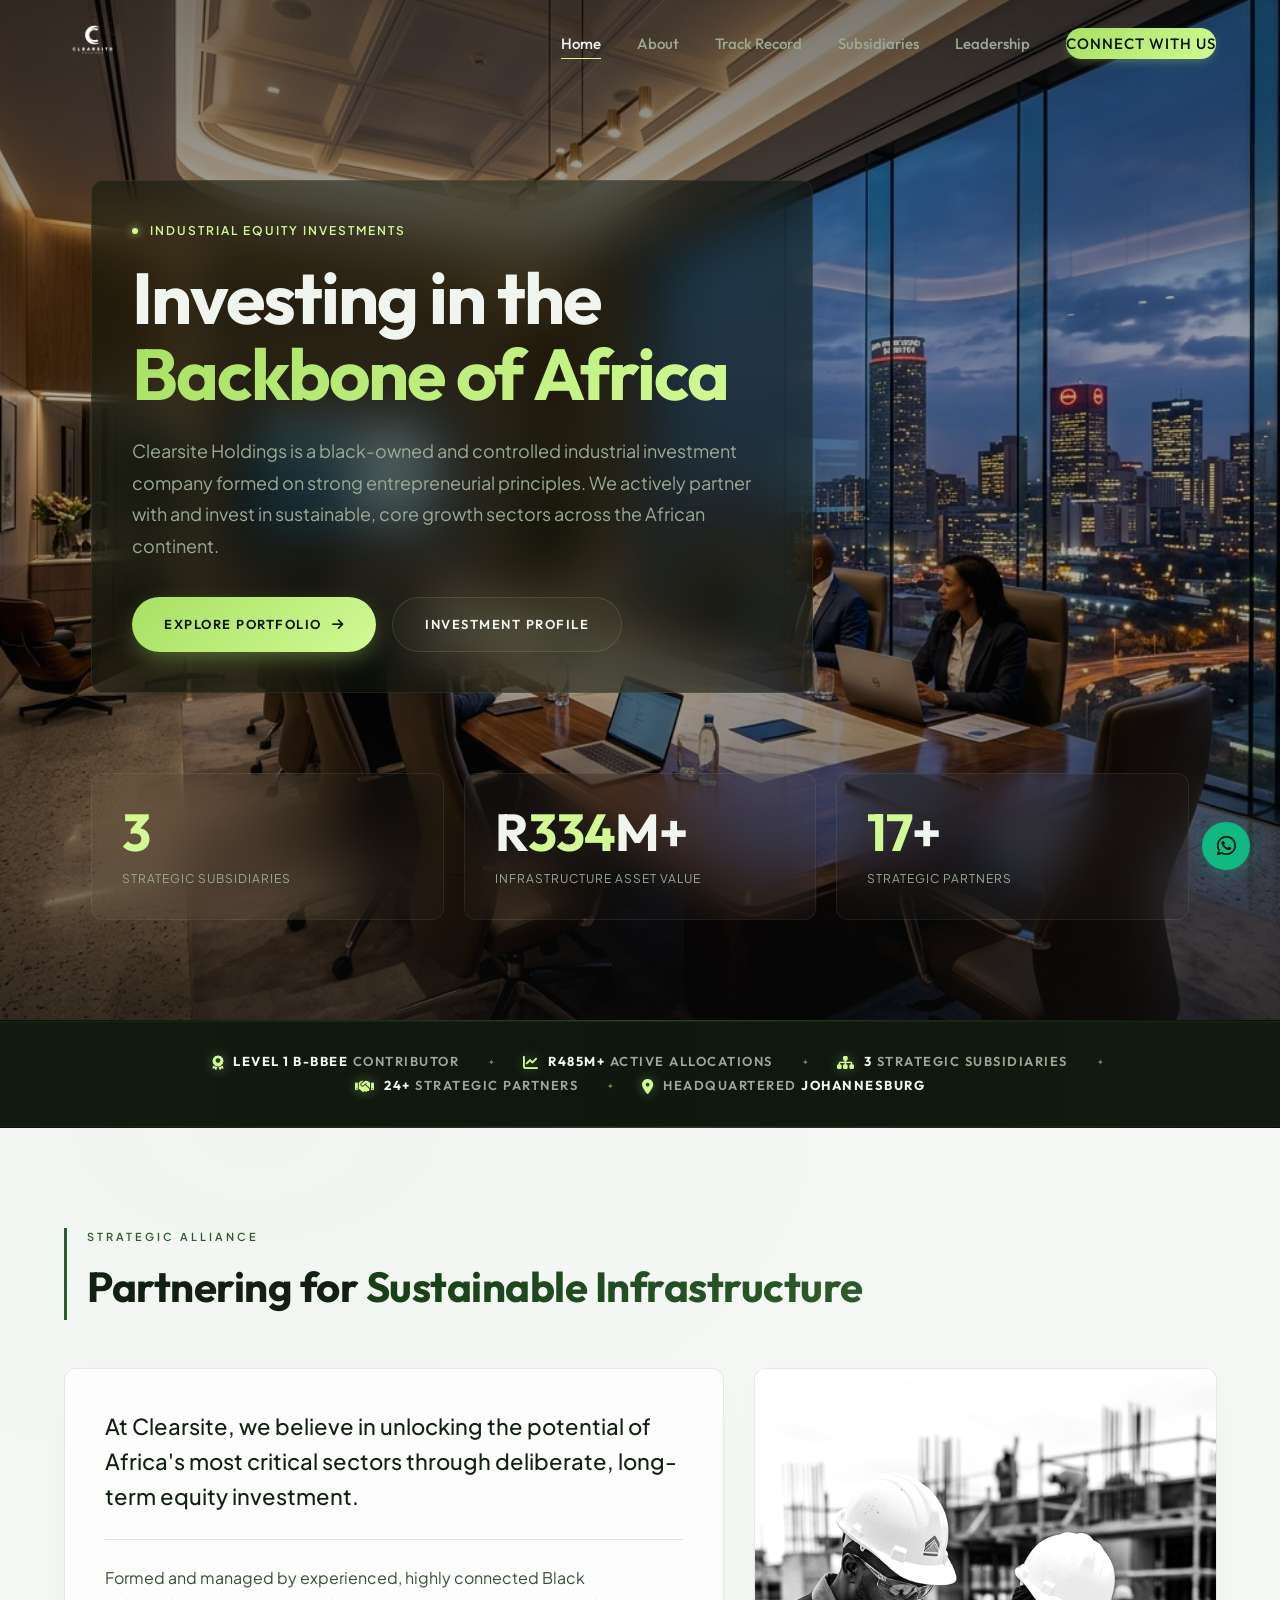
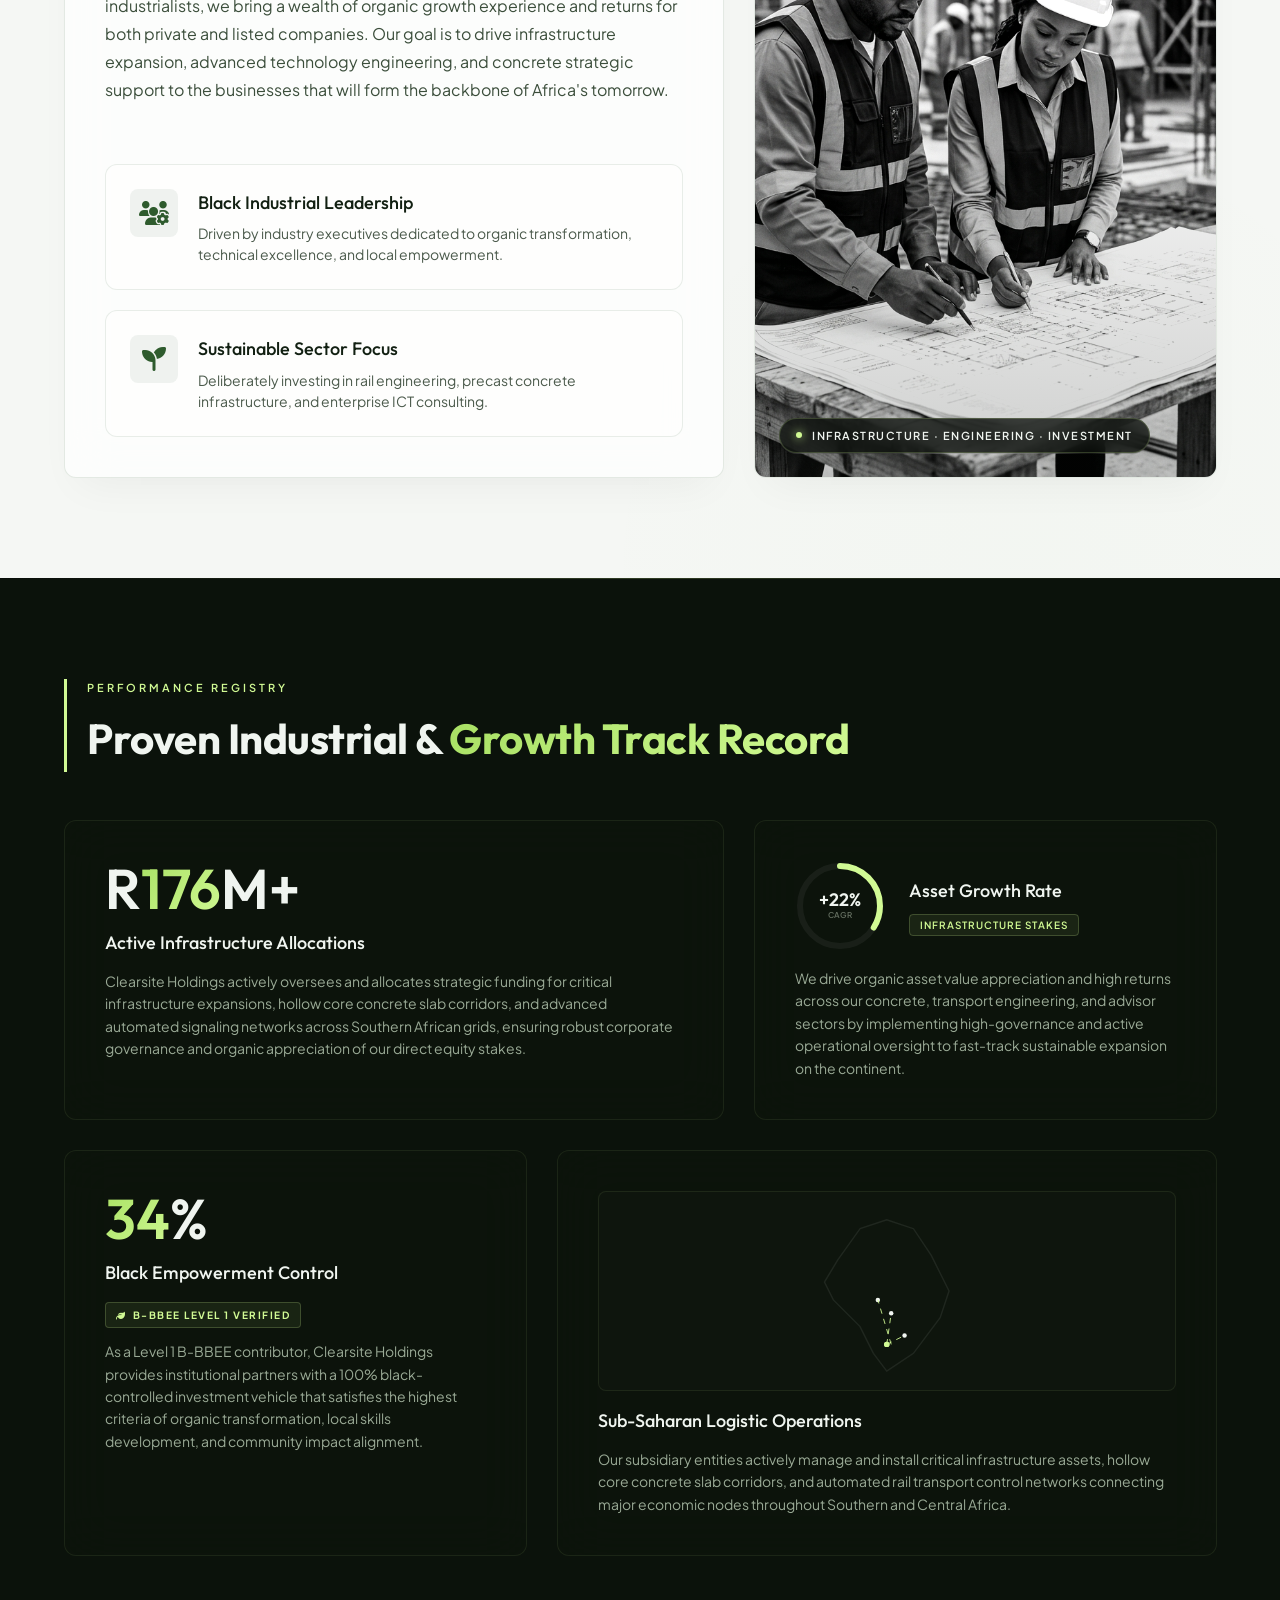
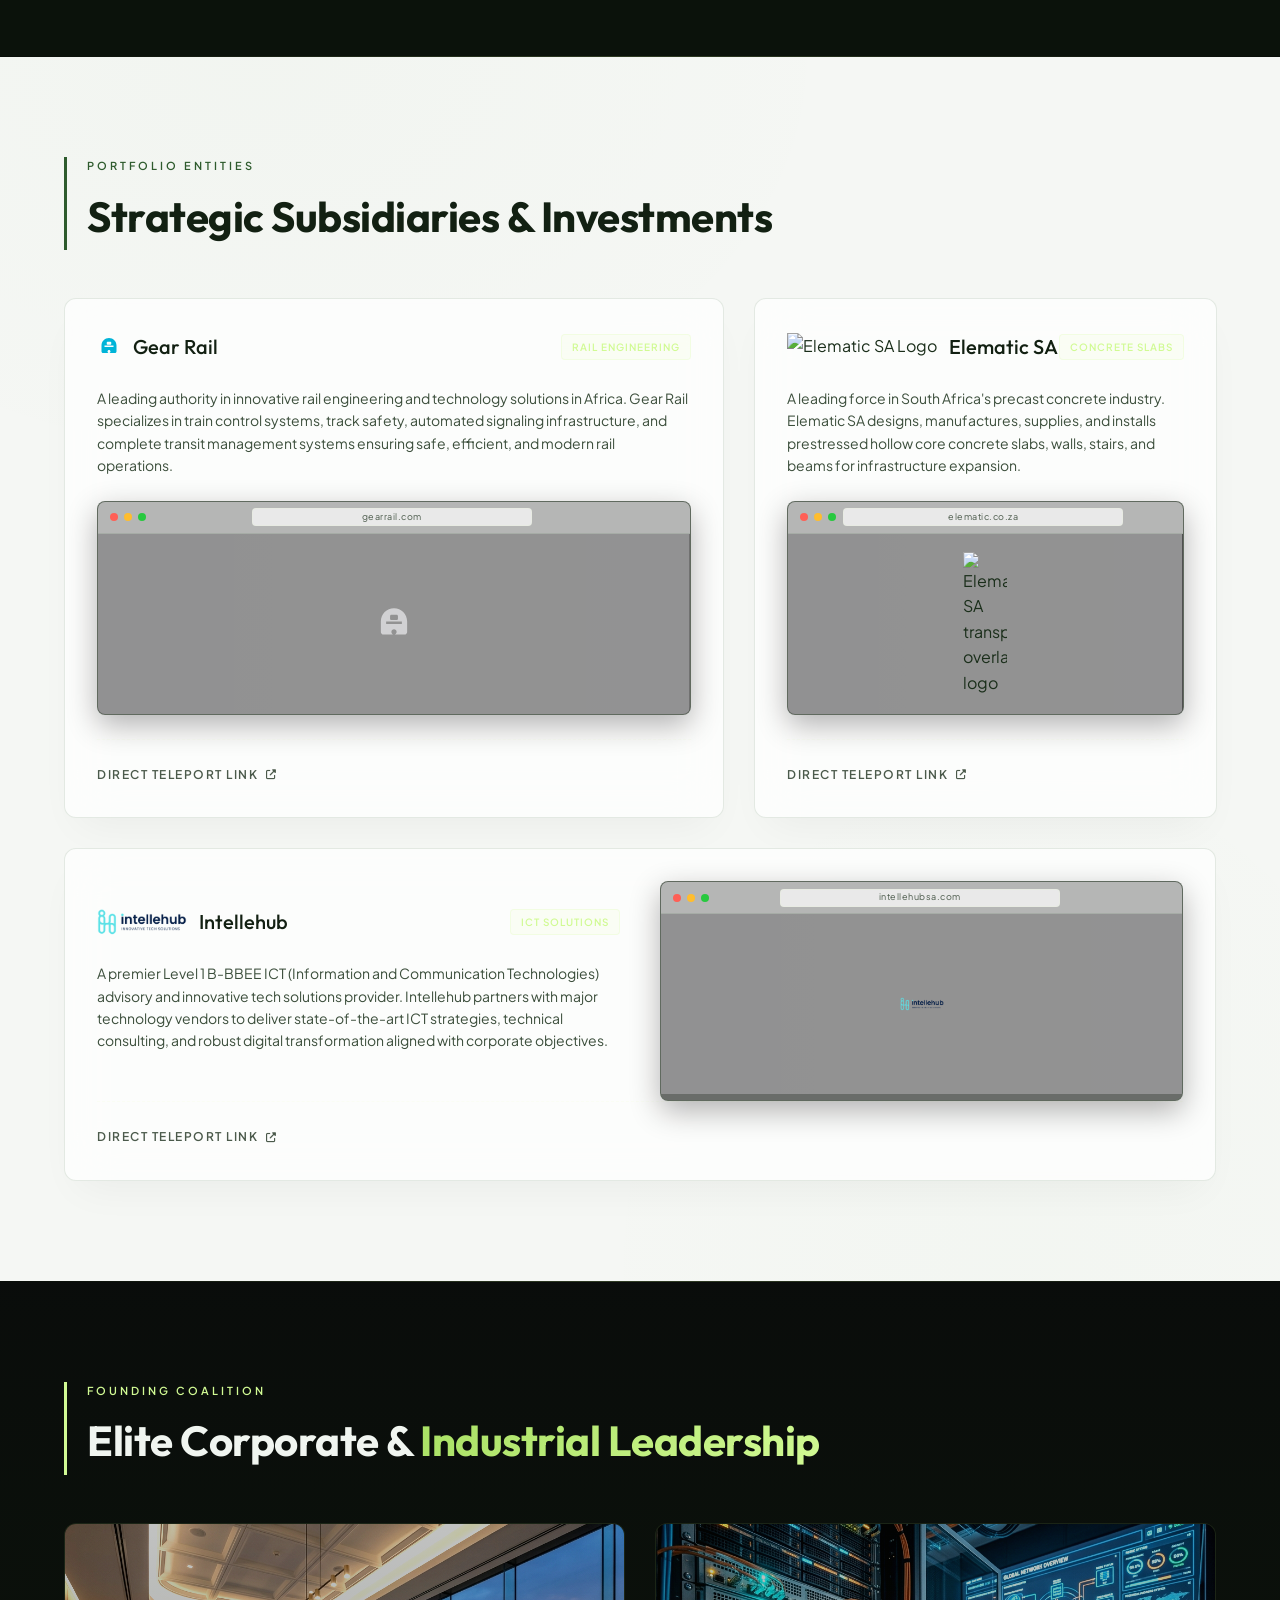
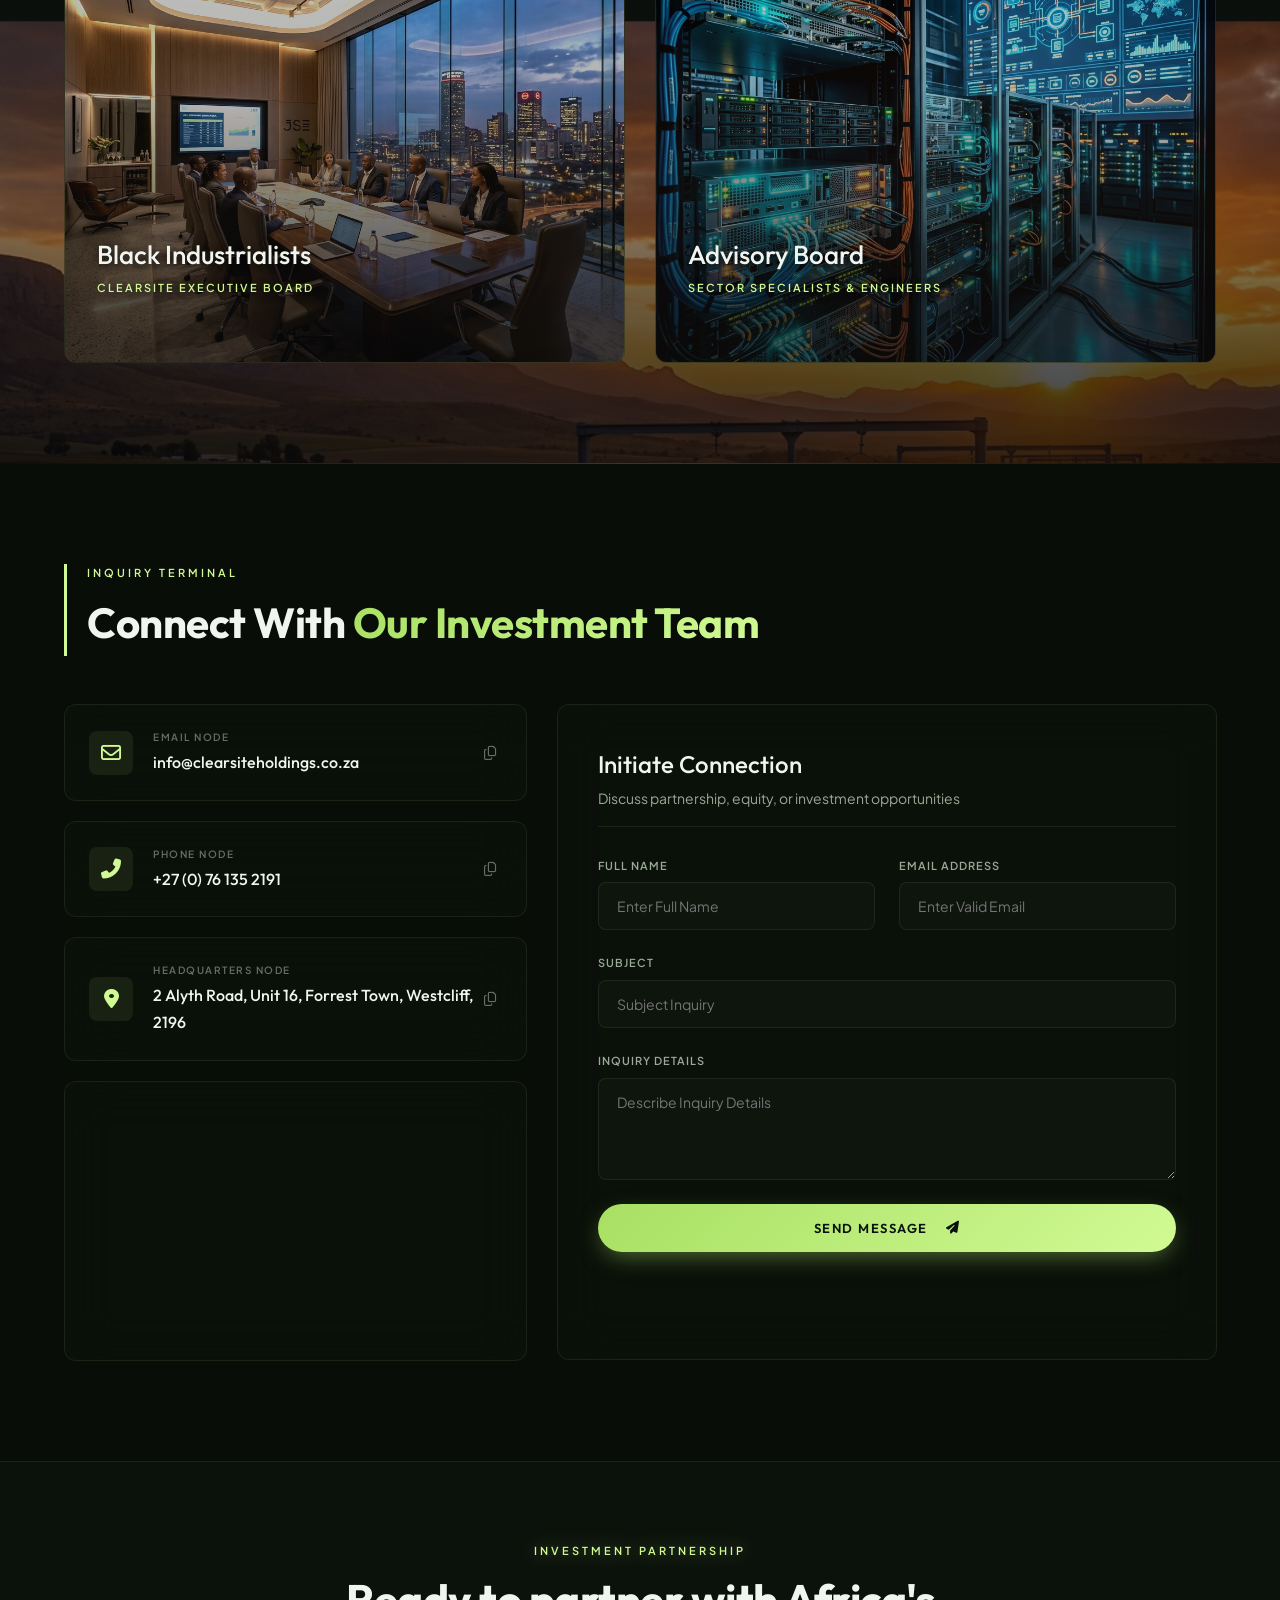
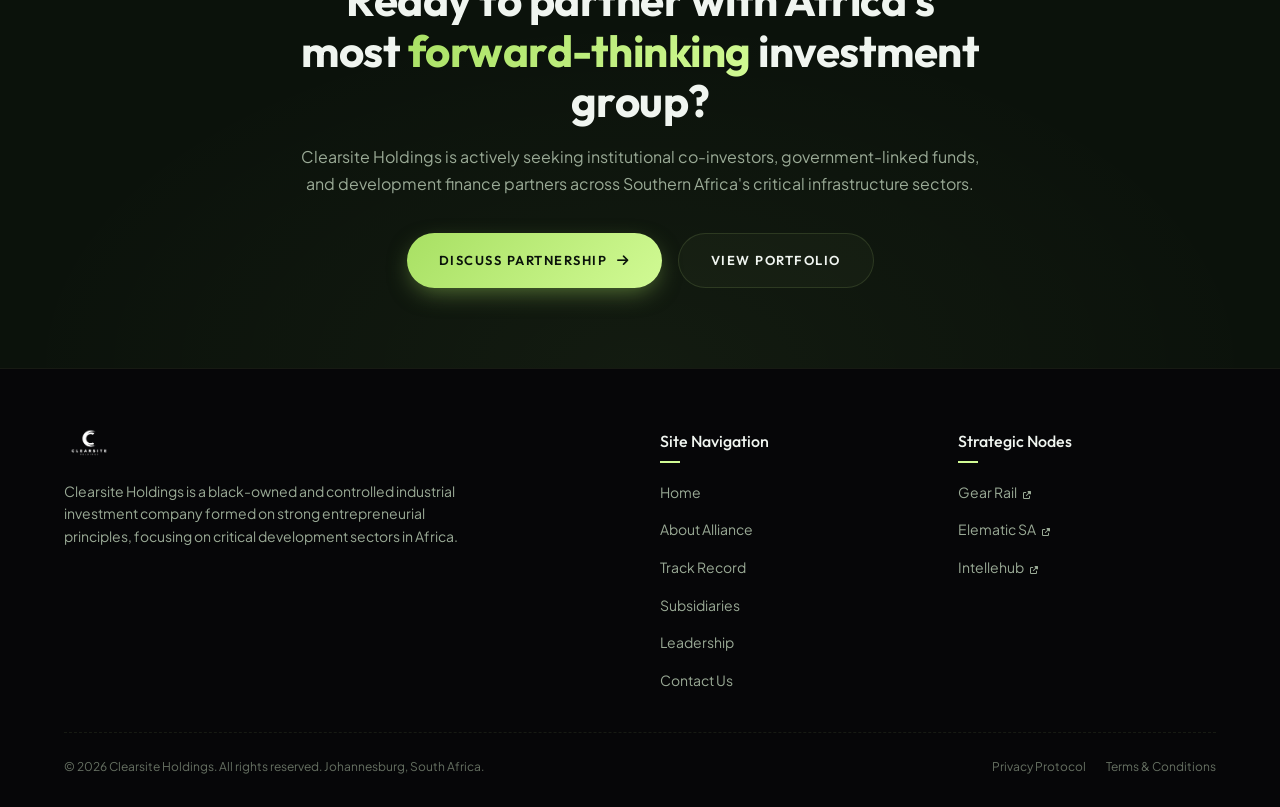
==== commit 465f0952: "Refine Connect With Us CTA size and significantly brighten leadership section board/advisory card ba" ====
--- a/index.html
+++ b/index.html
@@ -79,7 +79,7 @@
     <link rel="stylesheet" href="https://cdnjs.cloudflare.com/ajax/libs/font-awesome/6.4.0/css/all.min.css">
     
     <!-- Custom Editorial Glass Stylesheet -->
-    <link rel="stylesheet" href="style.css">
+    <link rel="stylesheet" href="style.css?v=1.2">
 </head>
 <body>
 
--- a/style.css
+++ b/style.css
@@ -415,17 +415,17 @@
 /* Nav CTA Button */
 .nav-cta-btn {
     font-family: 'Outfit', sans-serif;
-    font-size: 12px;
+    font-size: 9px;
     font-weight: 600;
     text-transform: uppercase;
-    letter-spacing: 1.5px;
+    letter-spacing: 1px;
     text-decoration: none;
-    padding: 10px 22px;
+    padding: 6px 14px;
     border-radius: 30px;
     background: var(--gold-gradient);
     color: var(--bg-basalt) !important;
     transition: var(--transition-premium);
-    box-shadow: 0 4px 16px -4px rgba(209, 250, 148, 0.4);
+    box-shadow: 0 4px 12px -4px rgba(209, 250, 148, 0.4);
 }
 .nav-cta-btn:hover {
     box-shadow: 0 6px 22px -2px rgba(209, 250, 148, 0.6);
@@ -1353,6 +1353,17 @@
     background: var(--bg-alt);
     position: relative;
 }
+.leadership-section .parallax-bg-container img {
+    opacity: 0.85 !important;
+    filter: brightness(0.85) contrast(1.05) saturate(1.15) !important;
+}
+.leadership-section .parallax-shield {
+    background: linear-gradient(to bottom, 
+        rgba(9, 9, 11, 0.6) 0%, 
+        rgba(9, 9, 11, 0.25) 35%, 
+        rgba(9, 9, 11, 0.25) 65%, 
+        rgba(9, 9, 11, 0.75) 100%) !important;
+}
 
 .leadership-bento-grid {
     display: grid;
@@ -1381,7 +1392,7 @@
     flex-direction: column;
     justify-content: flex-end;
     z-index: 15;
-    background: linear-gradient(to top, rgba(9, 9, 11, 0.98) 25%, rgba(9, 9, 11, 0.4) 65%, transparent 100%);
+    background: linear-gradient(to top, rgba(9, 9, 11, 0.65) 15%, rgba(9, 9, 11, 0.1) 60%, transparent 100%);
     height: 100%;
     width: 100%;
 }
@@ -1393,17 +1404,18 @@
     width: 100%;
     height: 100%;
     z-index: 1;
-    opacity: 0.22;
+    opacity: 0.75;
     transition: var(--transition-premium), transform 1.5s cubic-bezier(0.16, 1, 0.3, 1);
 }
 .leader-office-backdrop-img img {
     width: 100%;
     height: 100%;
     object-fit: cover;
+    filter: brightness(1.2) contrast(1.05);
 }
 
 .leader-profile-card:hover .leader-office-backdrop-img {
-    opacity: 0.45;
+    opacity: 0.95;
     transform: scale(1.05);
 }
 
@@ -1419,6 +1431,7 @@
     font-weight: 500;
     color: var(--text-white);
     margin-bottom: 4px;
+    text-shadow: 0 2px 10px rgba(0, 0, 0, 0.85);
 }
 
 .leader-profile-info h5 {
@@ -1428,6 +1441,7 @@
     text-transform: uppercase;
     letter-spacing: 2px;
     margin-bottom: 16px;
+    text-shadow: 0 2px 8px rgba(0, 0, 0, 0.85);
 }
 
 /* Premium Reveal slide drawer credentials details panel */
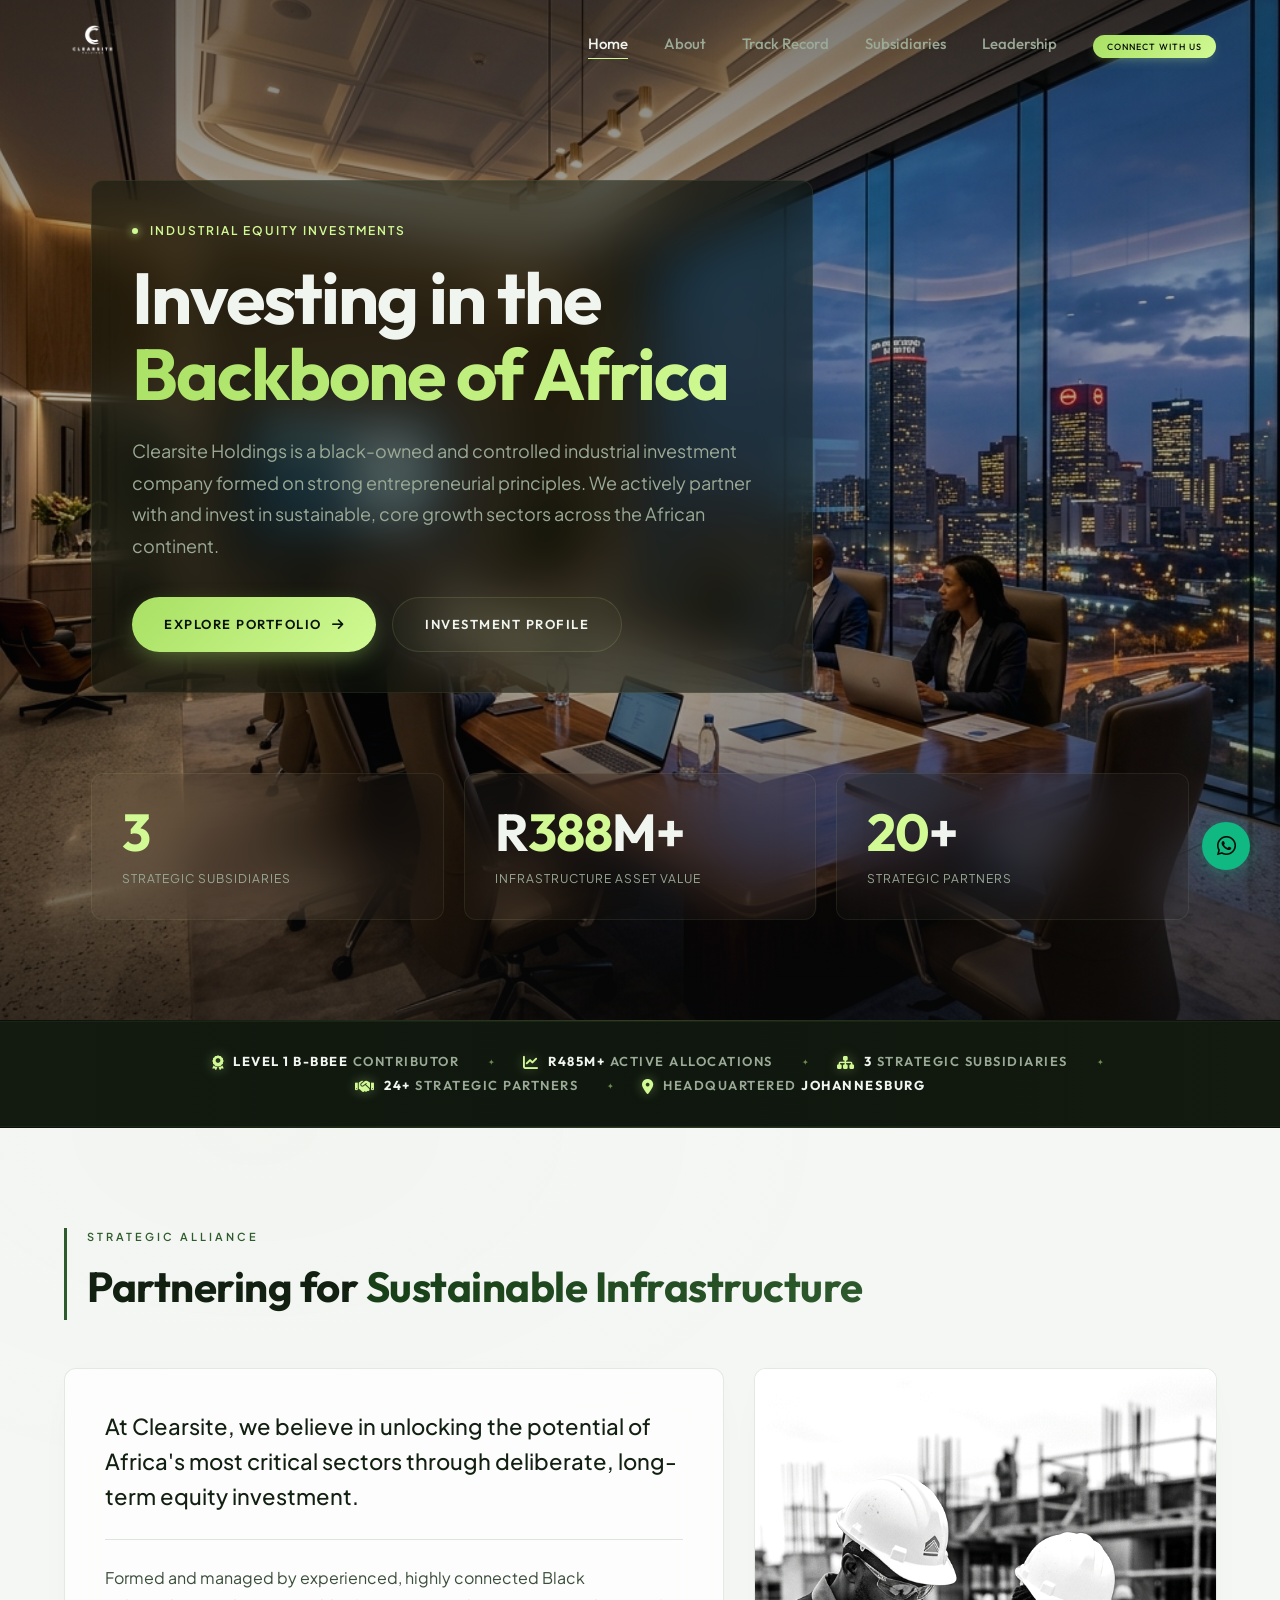
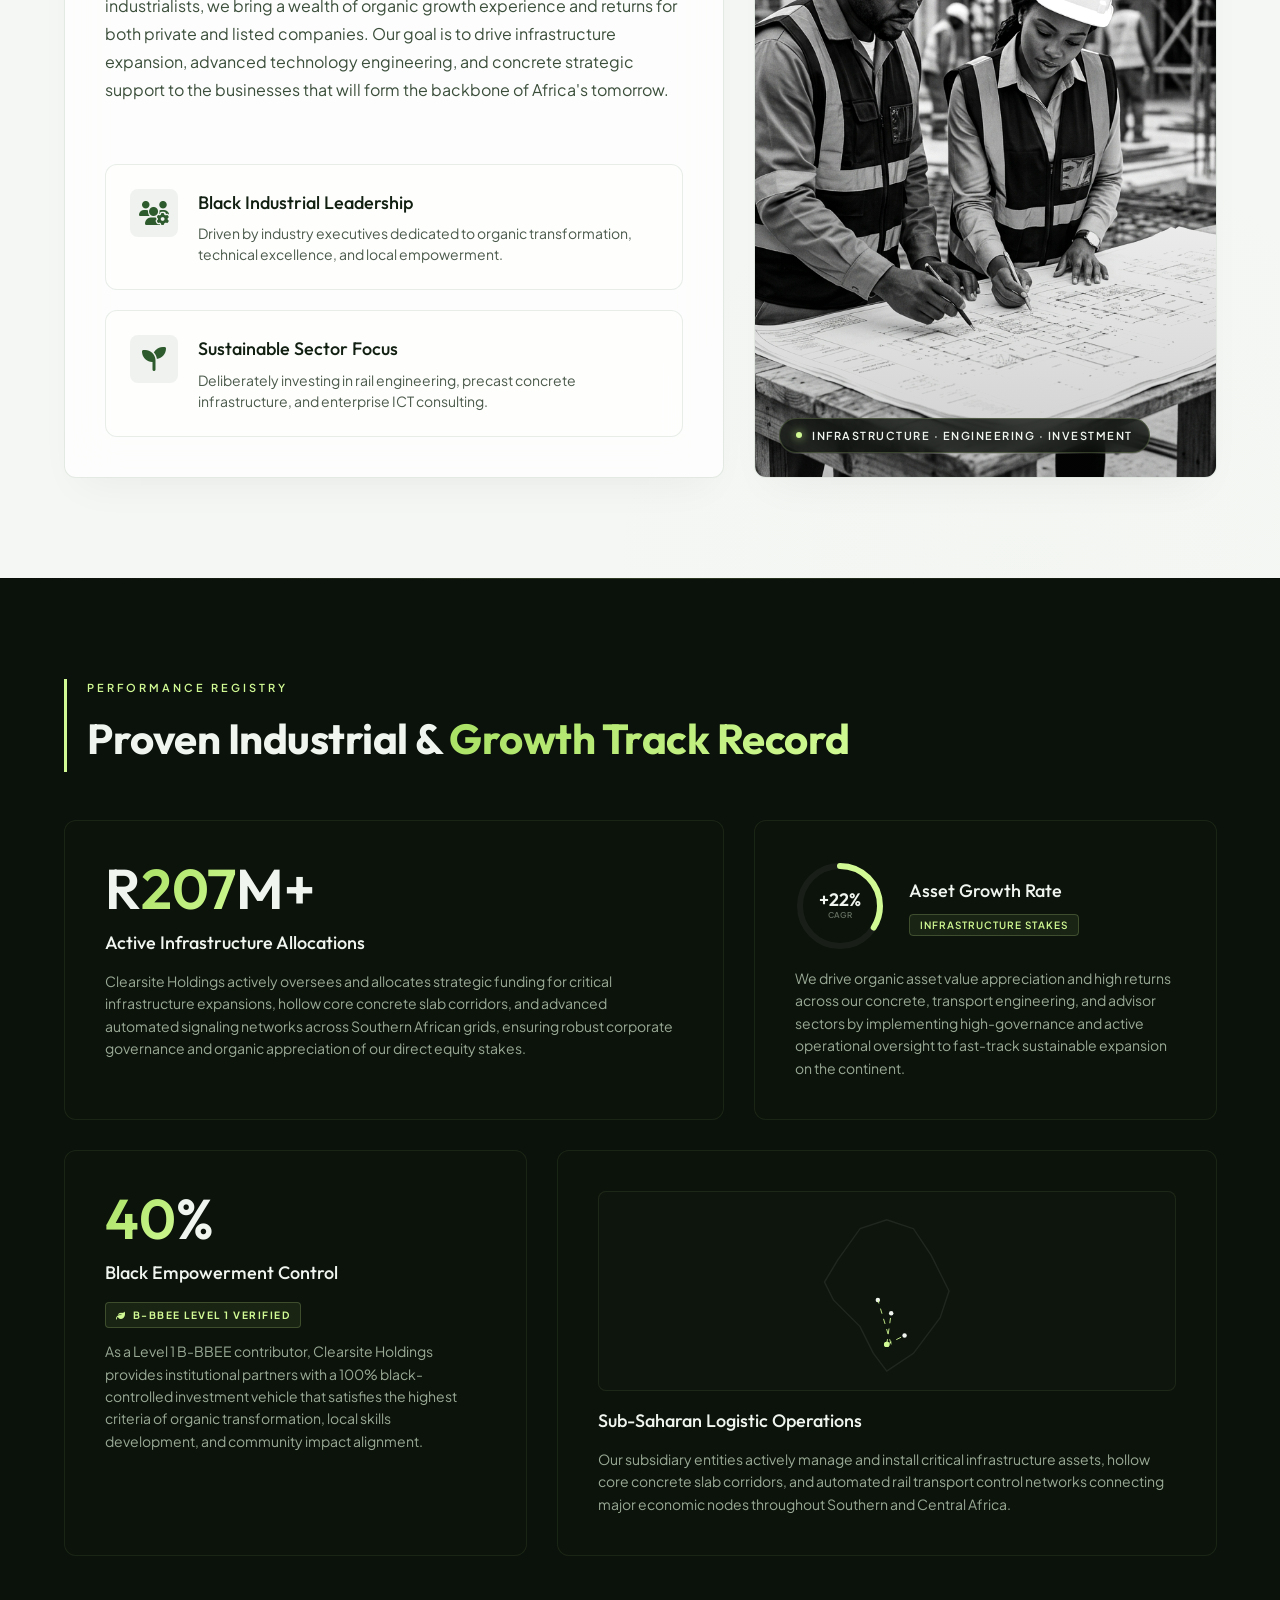
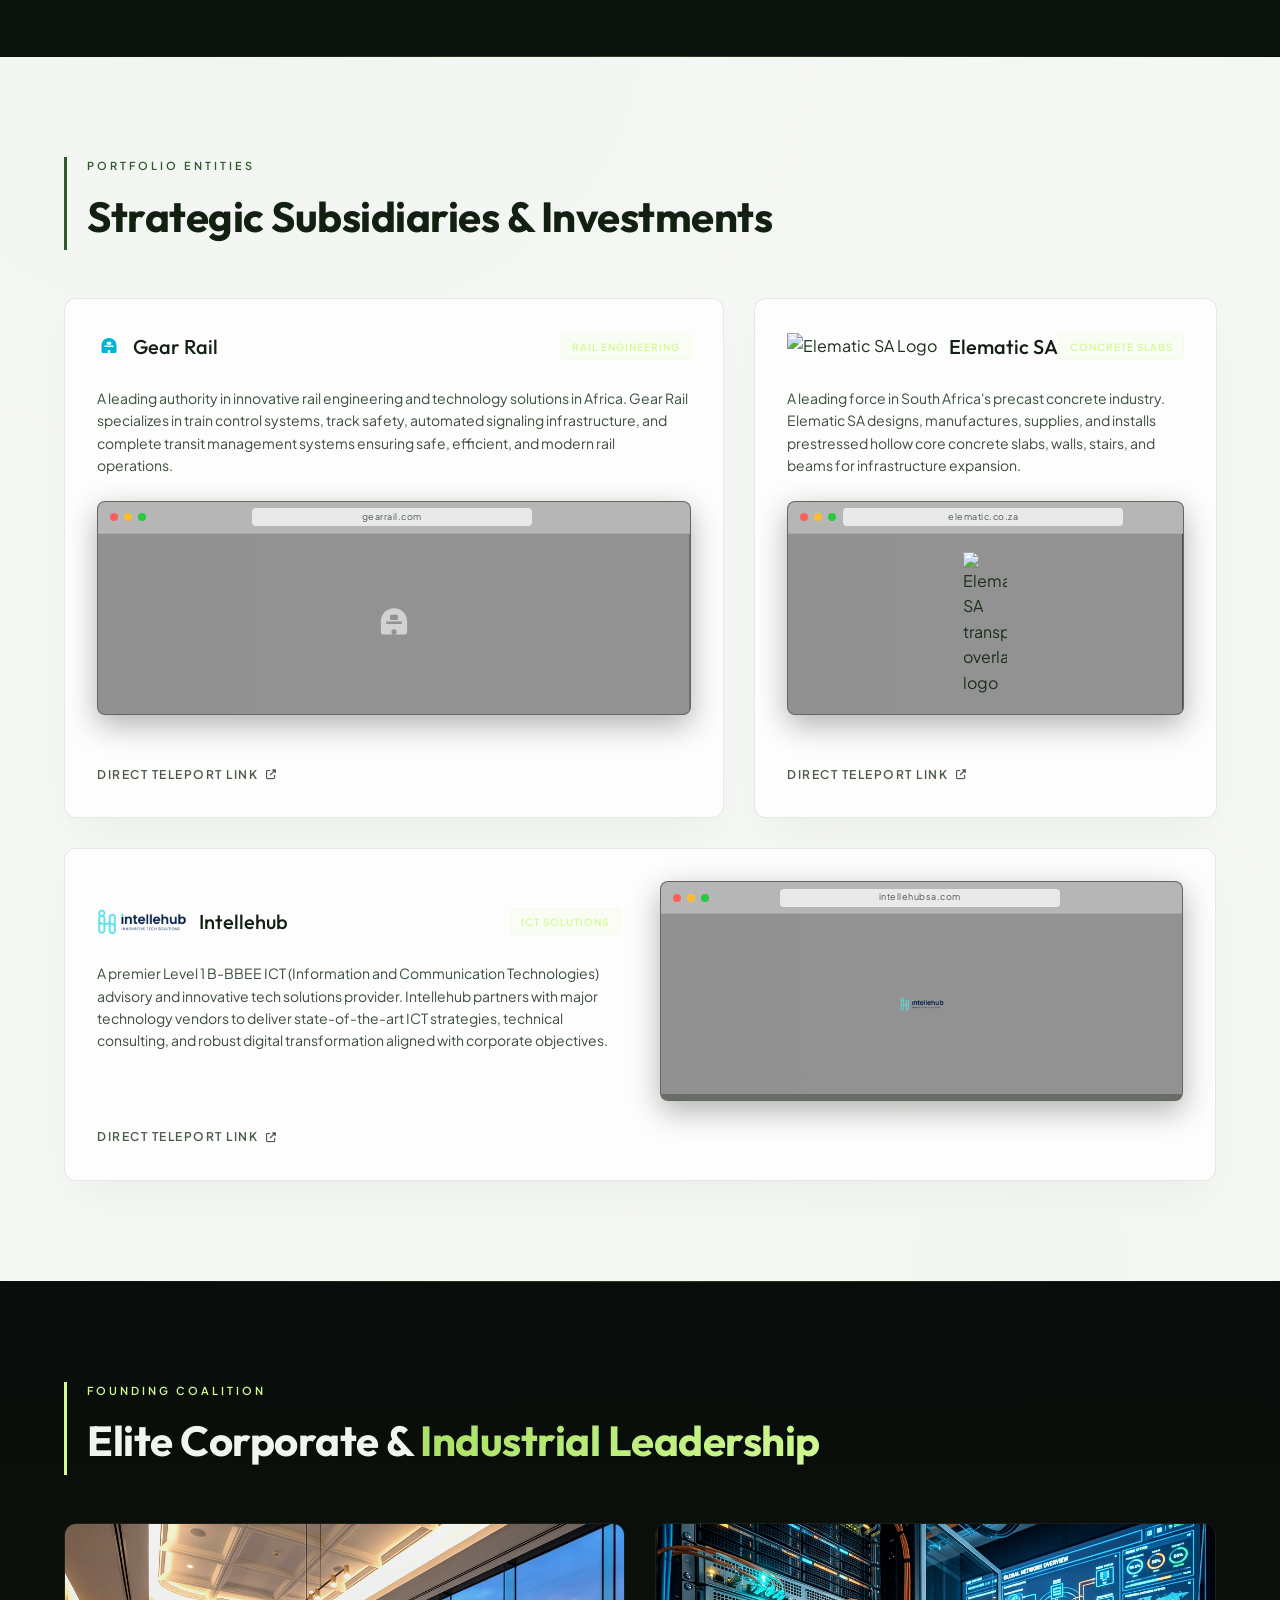
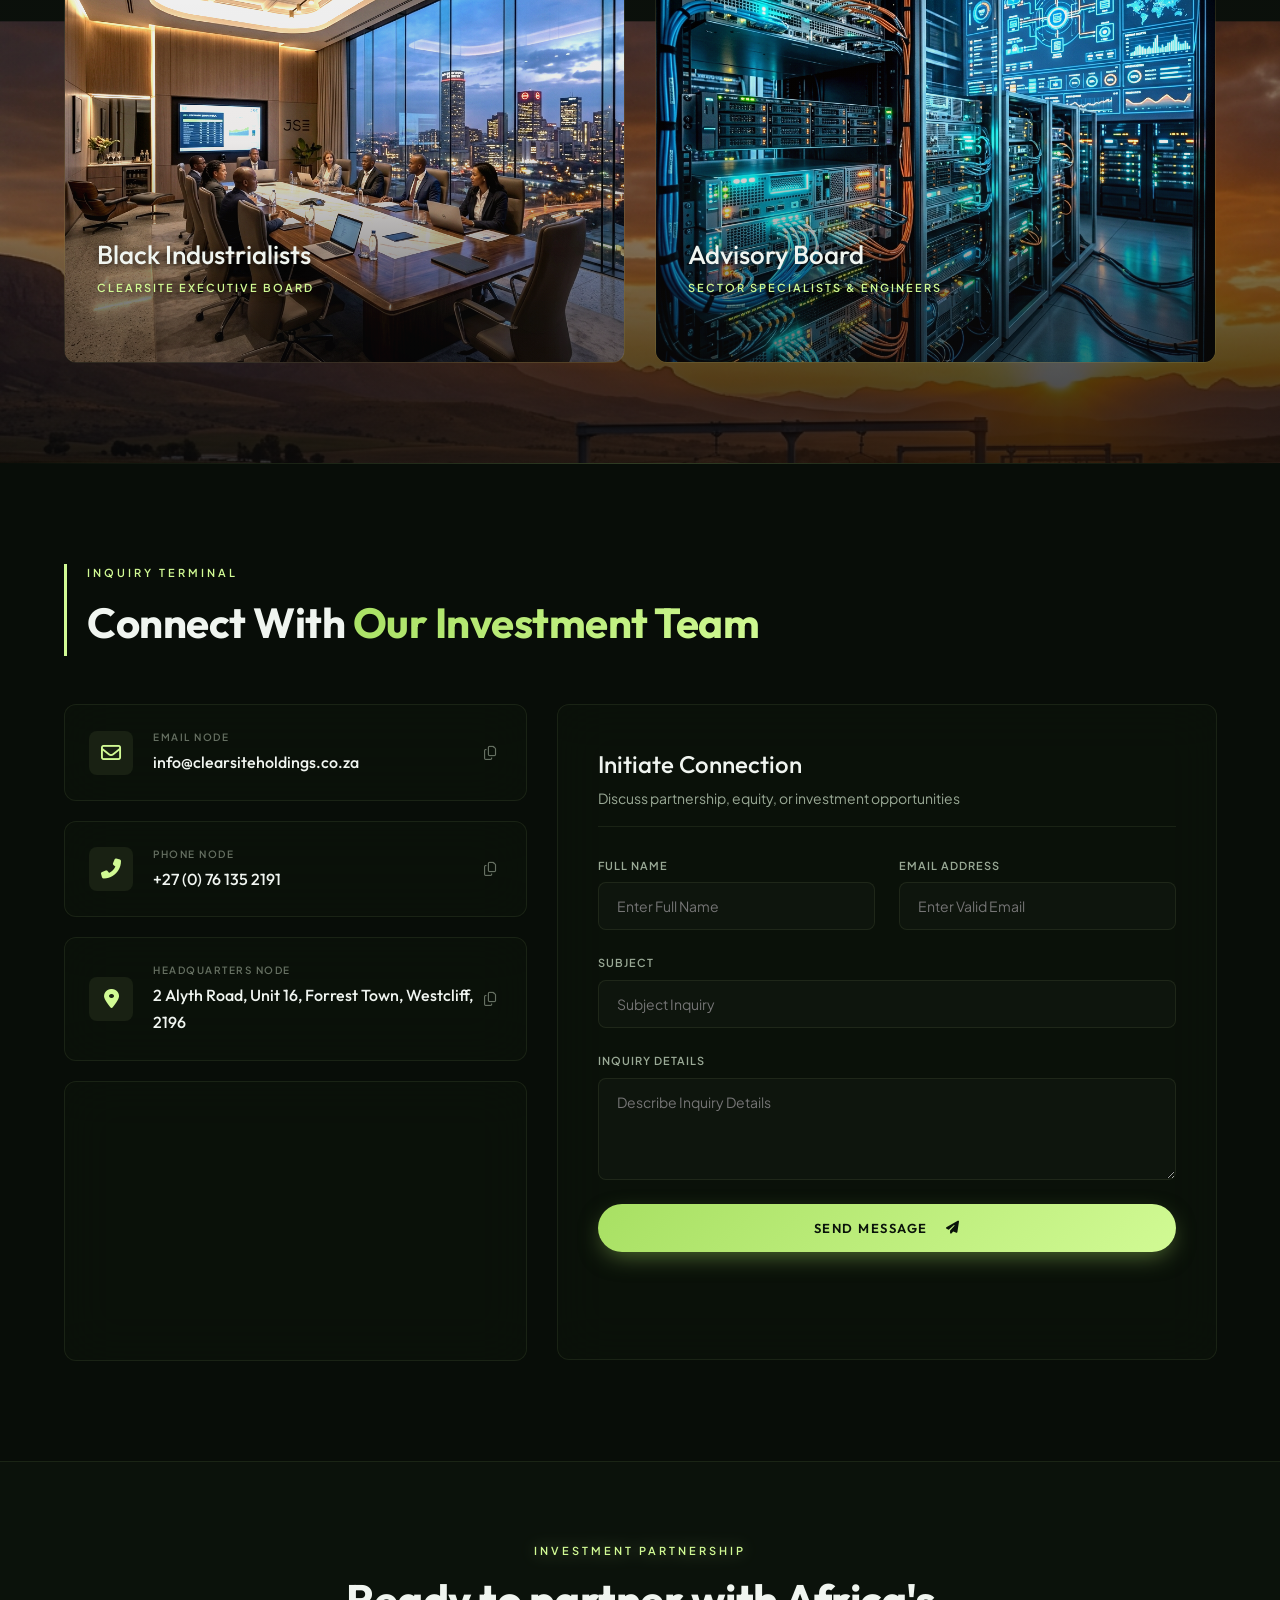
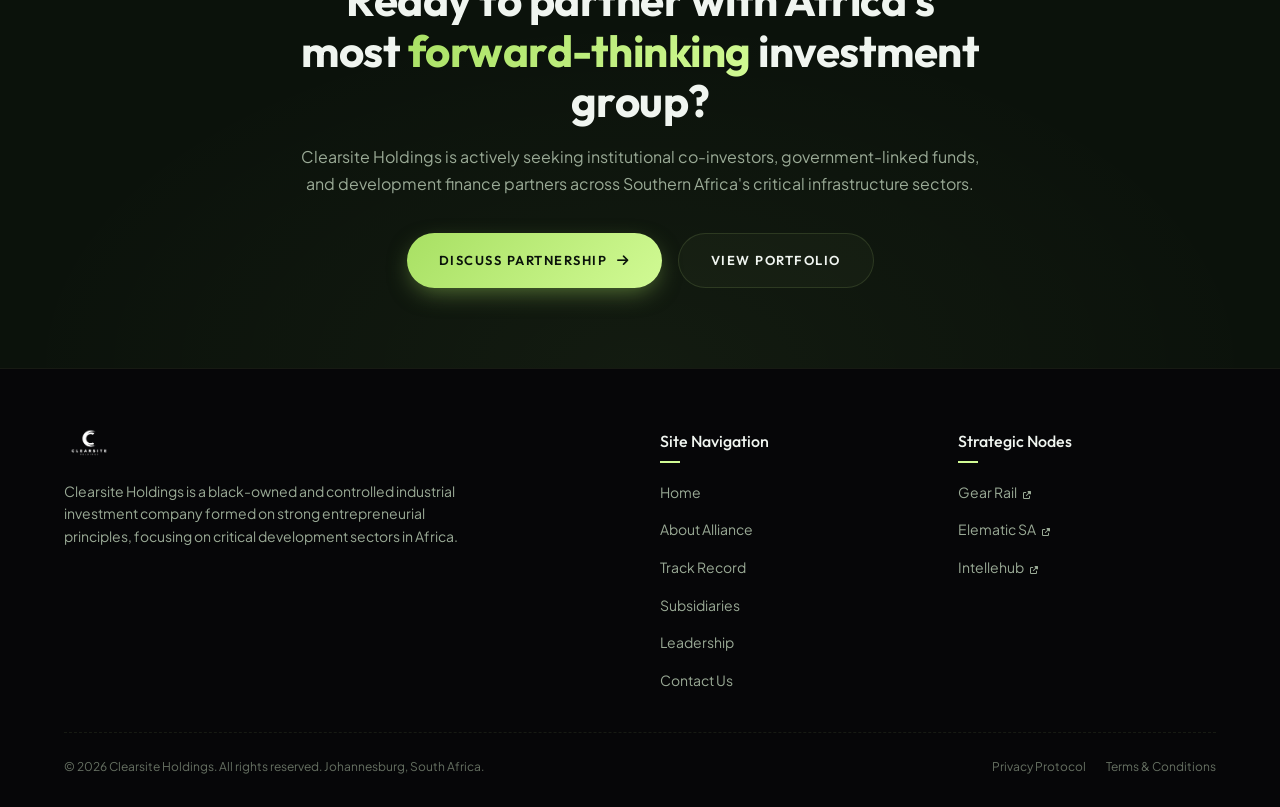
==== commit 730375ed: "Force Connect With Us CTA font size override with !important and make leadership section card backdr" ====
--- a/index.html
+++ b/index.html
@@ -79,7 +79,7 @@
     <link rel="stylesheet" href="https://cdnjs.cloudflare.com/ajax/libs/font-awesome/6.4.0/css/all.min.css">
     
     <!-- Custom Editorial Glass Stylesheet -->
-    <link rel="stylesheet" href="style.css?v=1.2">
+    <link rel="stylesheet" href="style.css?v=1.3">
 </head>
 <body>
 
--- a/style.css
+++ b/style.css
@@ -415,12 +415,12 @@
 /* Nav CTA Button */
 .nav-cta-btn {
     font-family: 'Outfit', sans-serif;
-    font-size: 9px;
+    font-size: 9px !important;
     font-weight: 600;
     text-transform: uppercase;
     letter-spacing: 1px;
     text-decoration: none;
-    padding: 6px 14px;
+    padding: 6px 14px !important;
     border-radius: 30px;
     background: var(--gold-gradient);
     color: var(--bg-basalt) !important;
@@ -1379,6 +1379,7 @@
     flex-direction: column;
     justify-content: flex-end;
     padding: 0;
+    background: transparent !important;
 }
 @media (min-width: 768px) {
     .leader-profile-card { grid-column: span 6; }
@@ -1392,7 +1393,7 @@
     flex-direction: column;
     justify-content: flex-end;
     z-index: 15;
-    background: linear-gradient(to top, rgba(9, 9, 11, 0.65) 15%, rgba(9, 9, 11, 0.1) 60%, transparent 100%);
+    background: linear-gradient(to top, rgba(9, 9, 11, 0.55) 10%, rgba(9, 9, 11, 0.05) 50%, transparent 100%);
     height: 100%;
     width: 100%;
 }
@@ -1404,18 +1405,18 @@
     width: 100%;
     height: 100%;
     z-index: 1;
-    opacity: 0.75;
+    opacity: 0.95;
     transition: var(--transition-premium), transform 1.5s cubic-bezier(0.16, 1, 0.3, 1);
 }
 .leader-office-backdrop-img img {
     width: 100%;
     height: 100%;
     object-fit: cover;
-    filter: brightness(1.2) contrast(1.05);
+    filter: brightness(1.3) contrast(1.05);
 }
 
 .leader-profile-card:hover .leader-office-backdrop-img {
-    opacity: 0.95;
+    opacity: 1.0;
     transform: scale(1.05);
 }
 
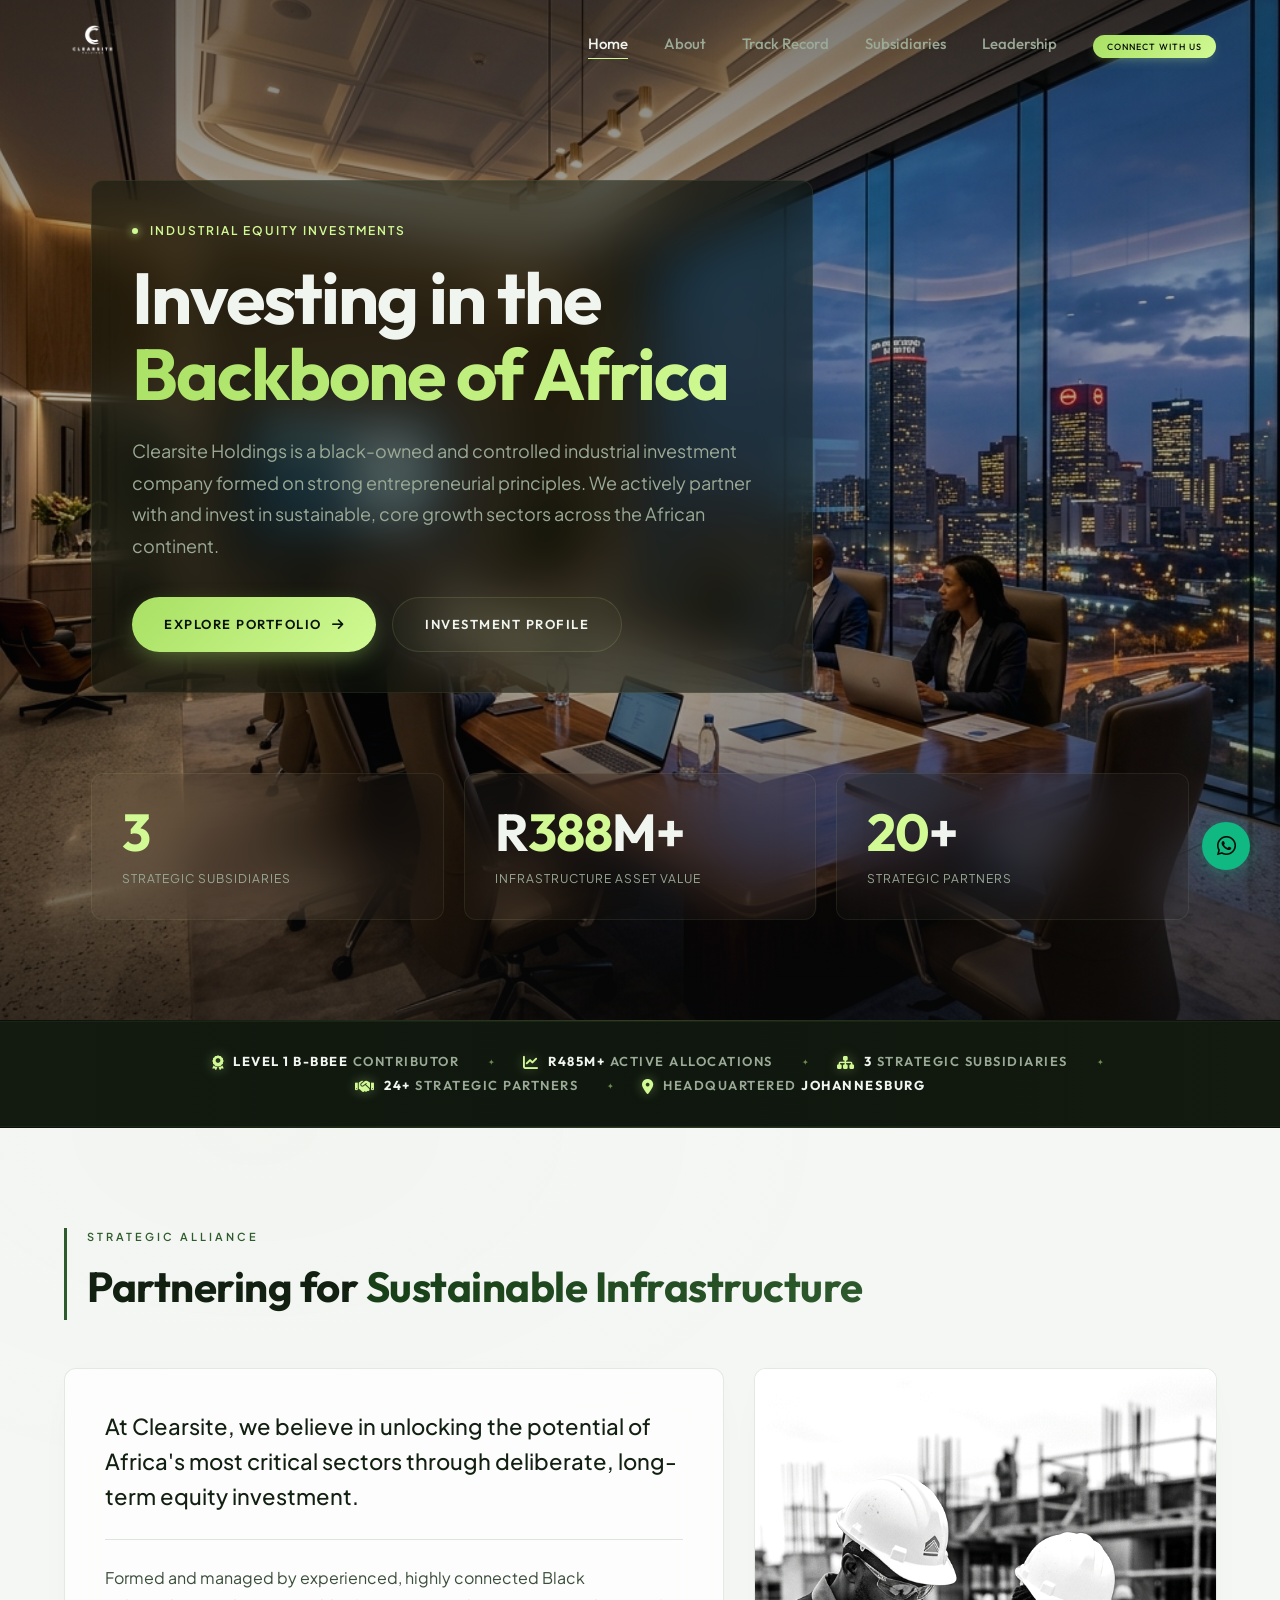
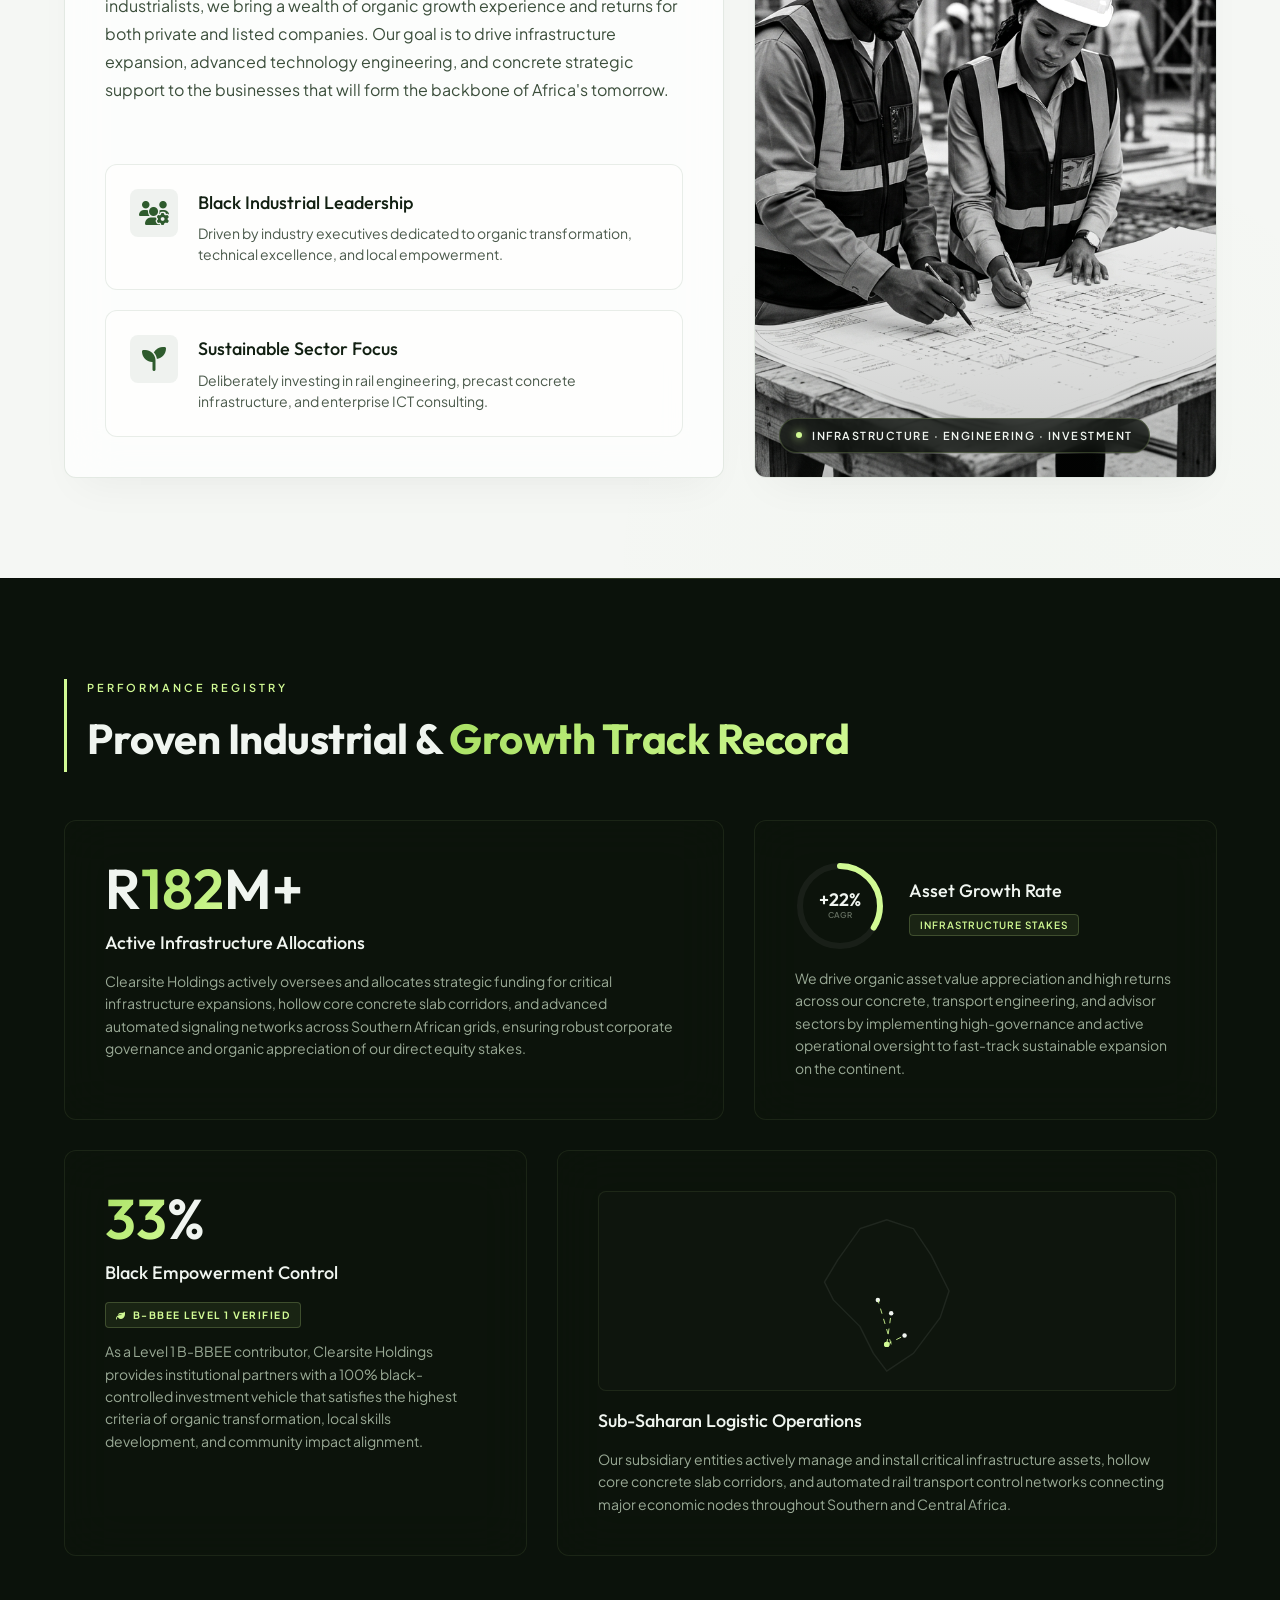
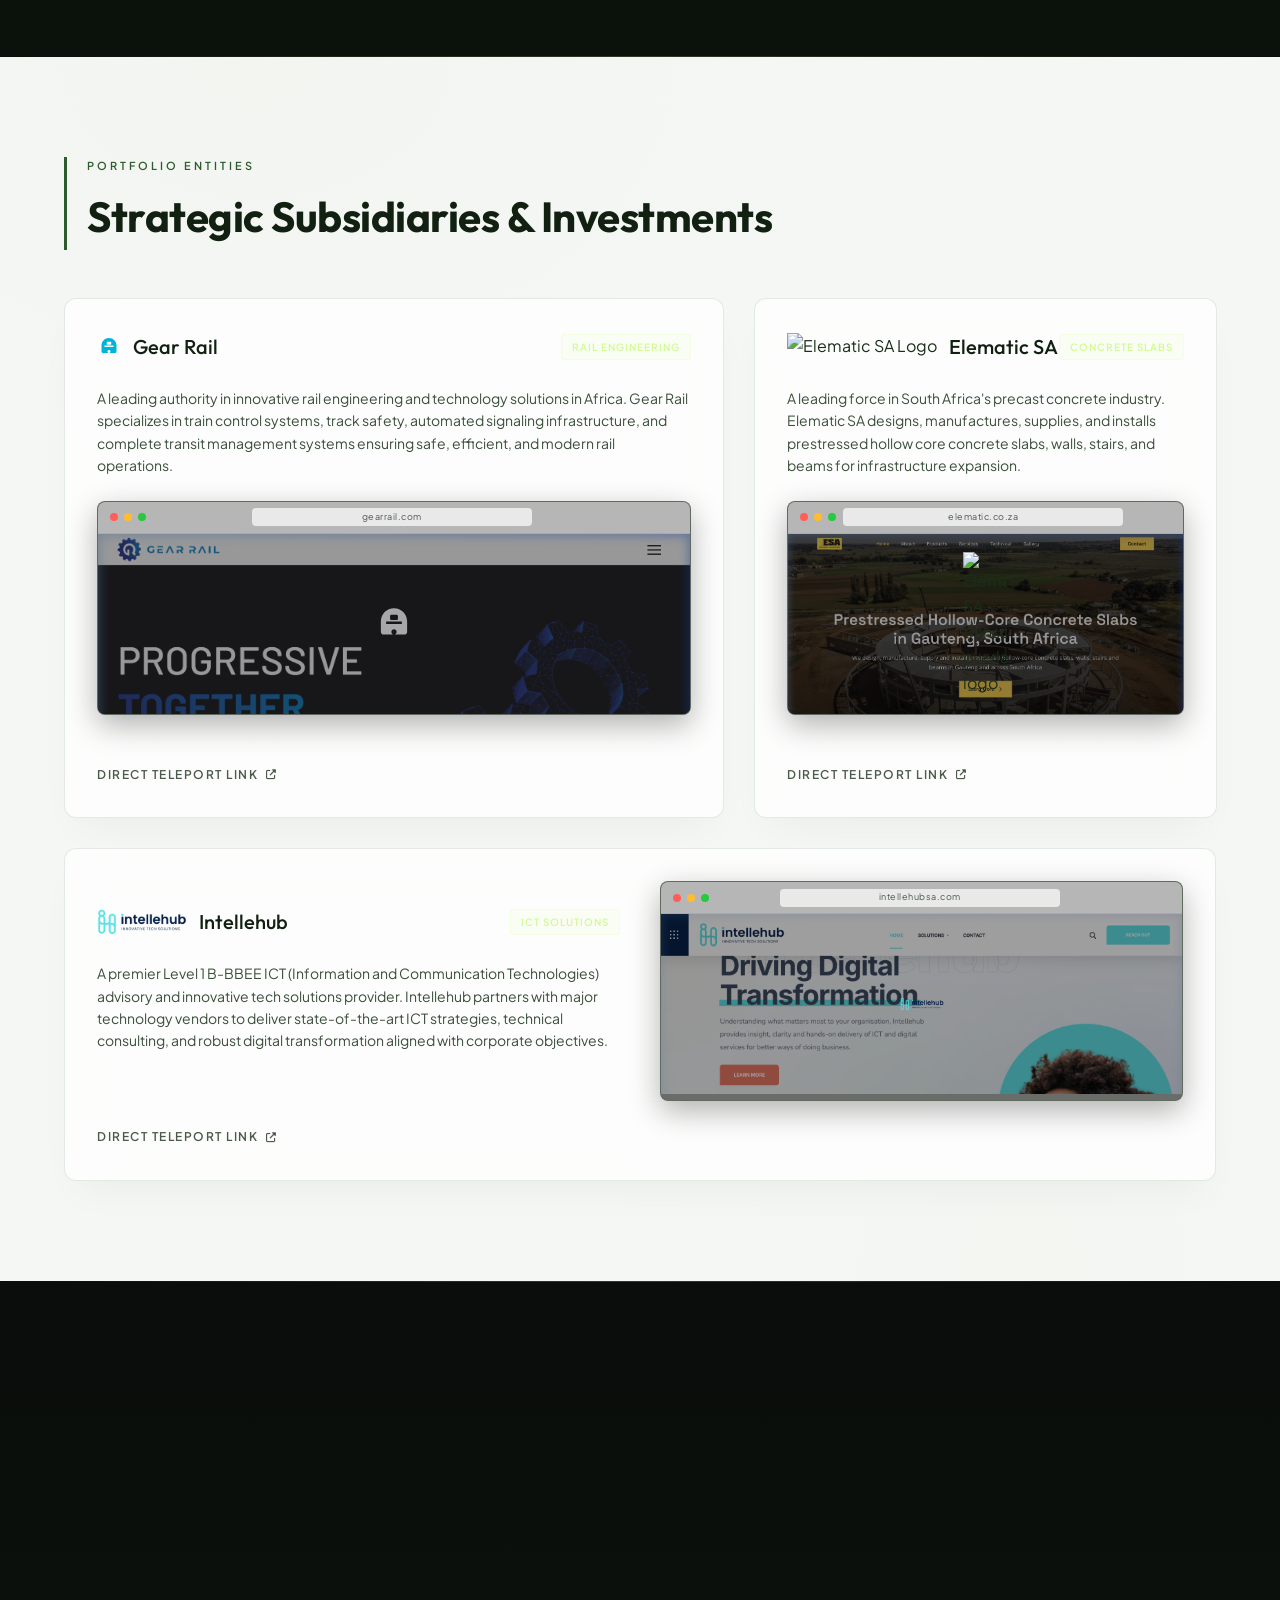
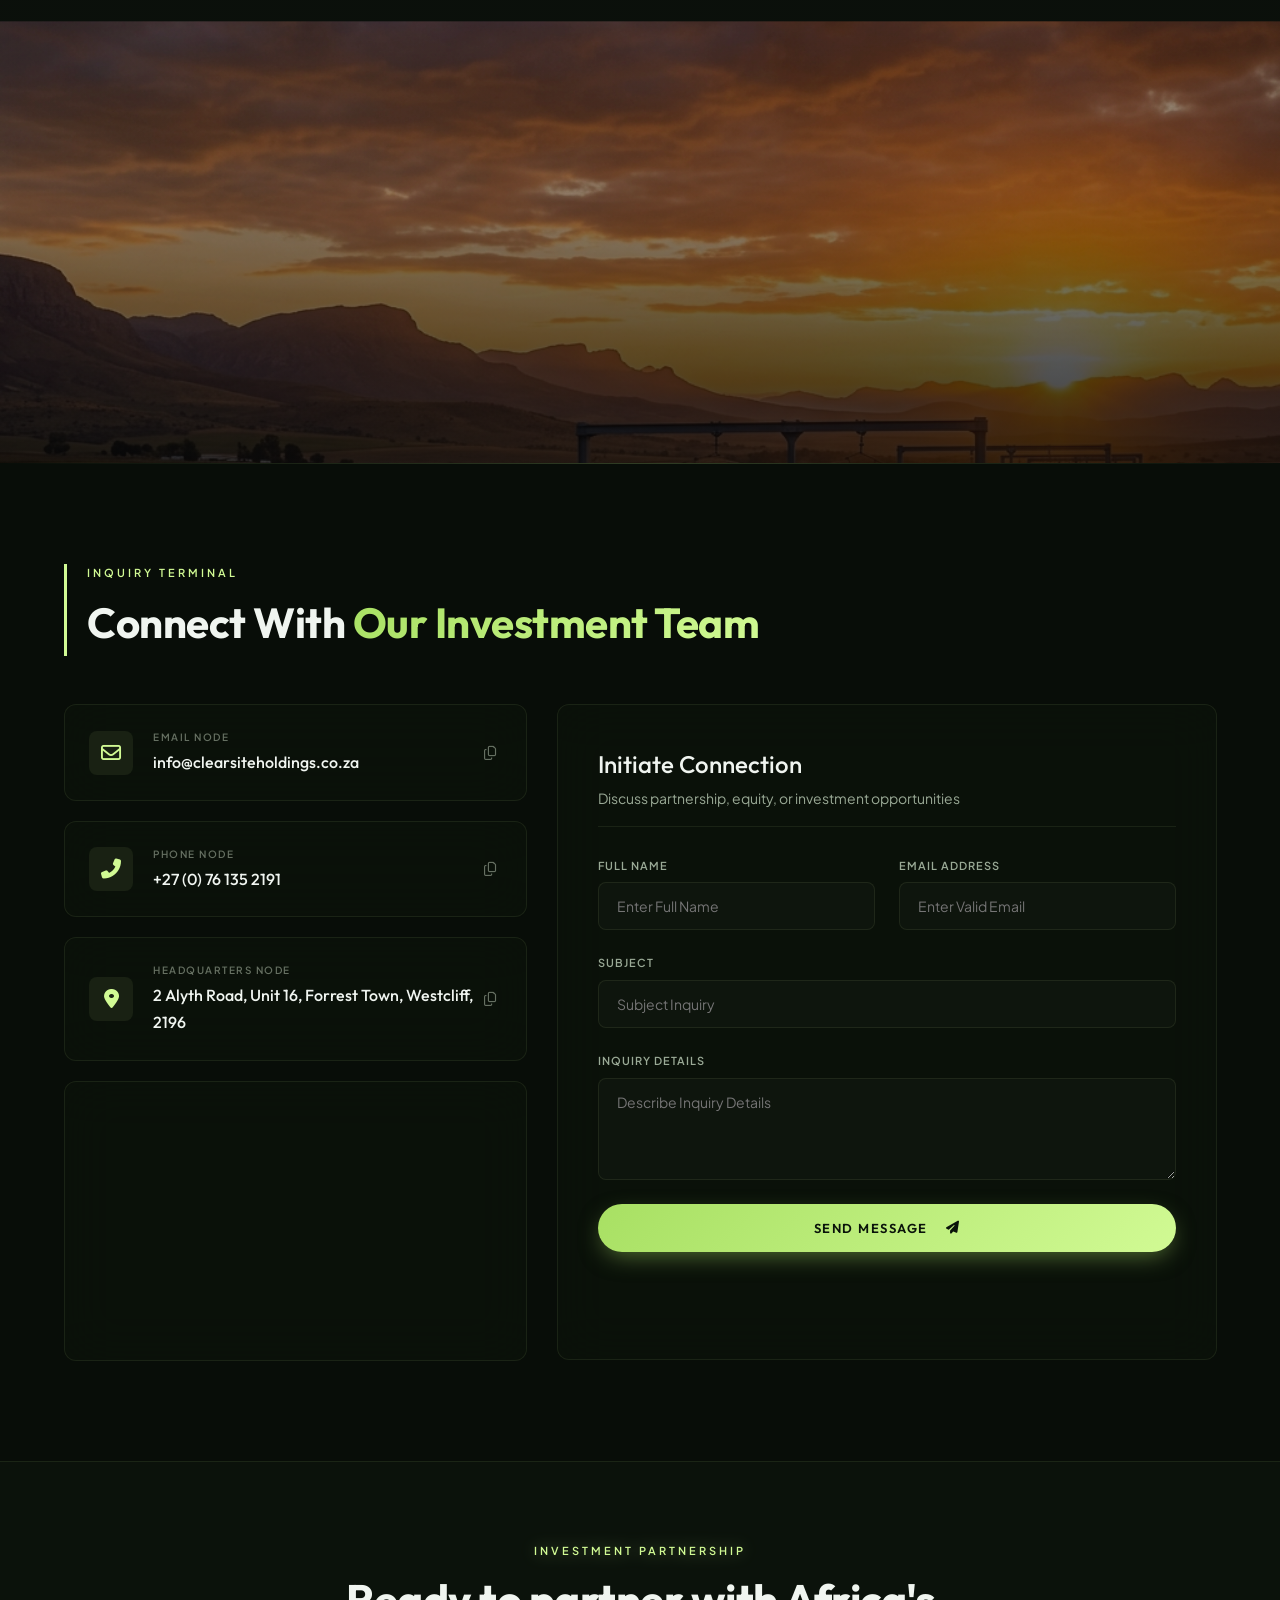
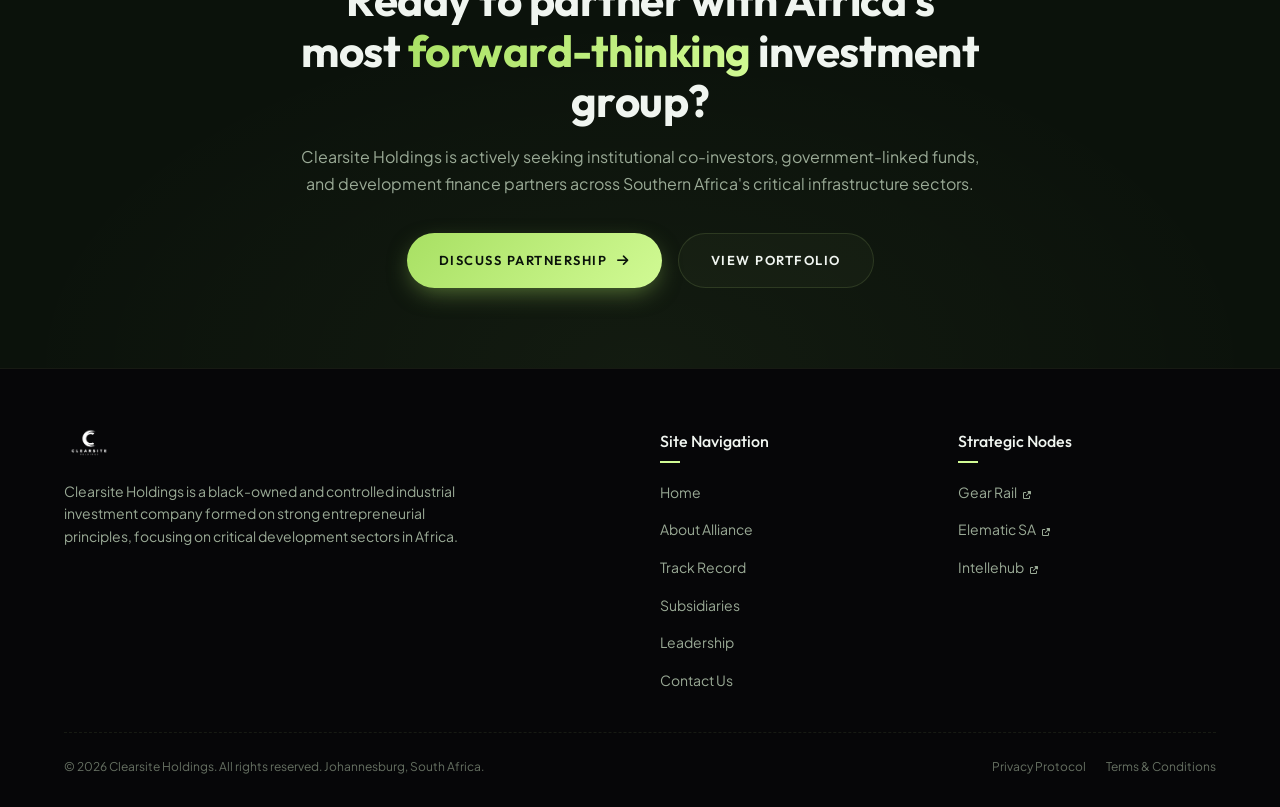
==== commit b91ae93a: "Replace live cross-origin website iframes with high-quality static screenshot images to resolve cook" ====
--- a/index.html
+++ b/index.html
@@ -79,7 +79,7 @@
     <link rel="stylesheet" href="https://cdnjs.cloudflare.com/ajax/libs/font-awesome/6.4.0/css/all.min.css">
     
     <!-- Custom Editorial Glass Stylesheet -->
-    <link rel="stylesheet" href="style.css?v=1.3">
+    <link rel="stylesheet" href="style.css?v=1.4">
 </head>
 <body>
 
@@ -486,7 +486,7 @@
                                 <div style="width: 40px;"></div>
                             </div>
                             <div class="browser-content" style="position: relative; height: 180px; overflow: hidden; background: #060608; display: block;">
-                                <iframe src="https://www.gearrail.com/" style="width: 133.33%; height: 240px; border: none; background: #ffffff; transform: scale(0.75); transform-origin: top left; pointer-events: none; opacity: 0.85; transition: var(--transition-premium);" scrolling="no" title="Gear Rail website preview"></iframe>
+                                <img src="gearrail_screenshot.png" alt="Gear Rail website preview" class="browser-preview-img">
                                 <div class="browser-logo-overlay" style="background: rgba(9, 9, 11, 0.35);">
                                     <svg xmlns="http://www.w3.org/2000/svg" viewBox="0 0 512 512" fill="#F4F4F6">
                                         <path d="M256 64c-88.4 0-160 71.6-160 160v128c0 17.7 14.3 32 32 32h256c17.7 0 32-14.3 32-32V224C416 135.6 344.4 64 256 64zm-48 96c0-8.8 7.2-16 16-16h64c8.8 0 16 7.2 16 16v32c0 8.8-7.2 16-16 16h-64c-8.8 0-16-7.2-16-16v-32zm48 224c-17.7 0-32-14.3-32-32s14.3-32 32-32 32 14.3 32 32-14.3 32-32 32zm96-128H160v-32h192v32z"/>
@@ -530,7 +530,7 @@
                                 <div style="width: 40px;"></div>
                             </div>
                             <div class="browser-content" style="position: relative; height: 180px; overflow: hidden; background: #060608; display: block;">
-                                <iframe src="https://elematic.co.za/" style="width: 133.33%; height: 240px; border: none; background: #ffffff; transform: scale(0.75); transform-origin: top left; pointer-events: none; opacity: 0.85; transition: var(--transition-premium);" scrolling="no" title="Elematic SA website preview"></iframe>
+                                <img src="elematic_screenshot.png" alt="Elematic SA website preview" class="browser-preview-img">
                                 <div class="browser-logo-overlay" style="background: rgba(9, 9, 11, 0.35);">
                                     <img src="https://elematic.co.za/wp-content/uploads/2026/03/esa-logo.webp" alt="Elematic SA transparent overlay logo" style="width: 44px; height: auto;">
                                 </div>
@@ -574,7 +574,7 @@
                                 <div style="width: 40px;"></div>
                             </div>
                             <div class="browser-content" style="position: relative; height: 180px; overflow: hidden; background: #060608; display: block;">
-                                <iframe src="https://intellehubsa.com/" style="width: 133.33%; height: 240px; border: none; background: #ffffff; transform: scale(0.75); transform-origin: top left; pointer-events: none; opacity: 0.85; transition: var(--transition-premium);" scrolling="no" title="Intellehub website preview"></iframe>
+                                <img src="intellehub_screenshot.png" alt="Intellehub website preview" class="browser-preview-img">
                                 <div class="browser-logo-overlay" style="background: rgba(9, 9, 11, 0.35);">
                                     <img src="intelihub.png" alt="Intellehub transparent overlay logo" style="width: 44px; height: auto;">
                                 </div>
--- a/style.css
+++ b/style.css
@@ -1230,22 +1230,32 @@
     justify-content: center;
 }
 
-/* Live preview iframe inside mock */
+/* Live preview iframe or static screenshot image inside mock */
+.browser-content iframe,
+.browser-content img.browser-preview-img {
+    width: 100%;
+    height: 100%;
+    object-fit: cover;
+    object-position: top center;
+    border: none;
+    pointer-events: none;
+    opacity: 0.95;
+    transition: transform 1.2s cubic-bezier(0.16, 1, 0.3, 1), opacity 0.8s cubic-bezier(0.16, 1, 0.3, 1);
+    position: relative;
+    z-index: 2;
+}
 .browser-content iframe {
     width: 133.33%;
     height: 240px;
-    border: none;
-    background: #fff;
     transform: scale(0.75);
     transform-origin: top left;
-    pointer-events: none;
-    opacity: 0.95;
-    transition: transform 1.2s cubic-bezier(0.16, 1, 0.3, 1), opacity 0.8s cubic-bezier(0.16, 1, 0.3, 1);
-    position: relative;
-    z-index: 2;
 }
 .subsidiary-tile-card:hover .browser-content iframe {
     transform: scale(0.77);
+    opacity: 1;
+}
+.subsidiary-tile-card:hover .browser-content img.browser-preview-img {
+    transform: scale(1.05);
     opacity: 1;
 }
 
